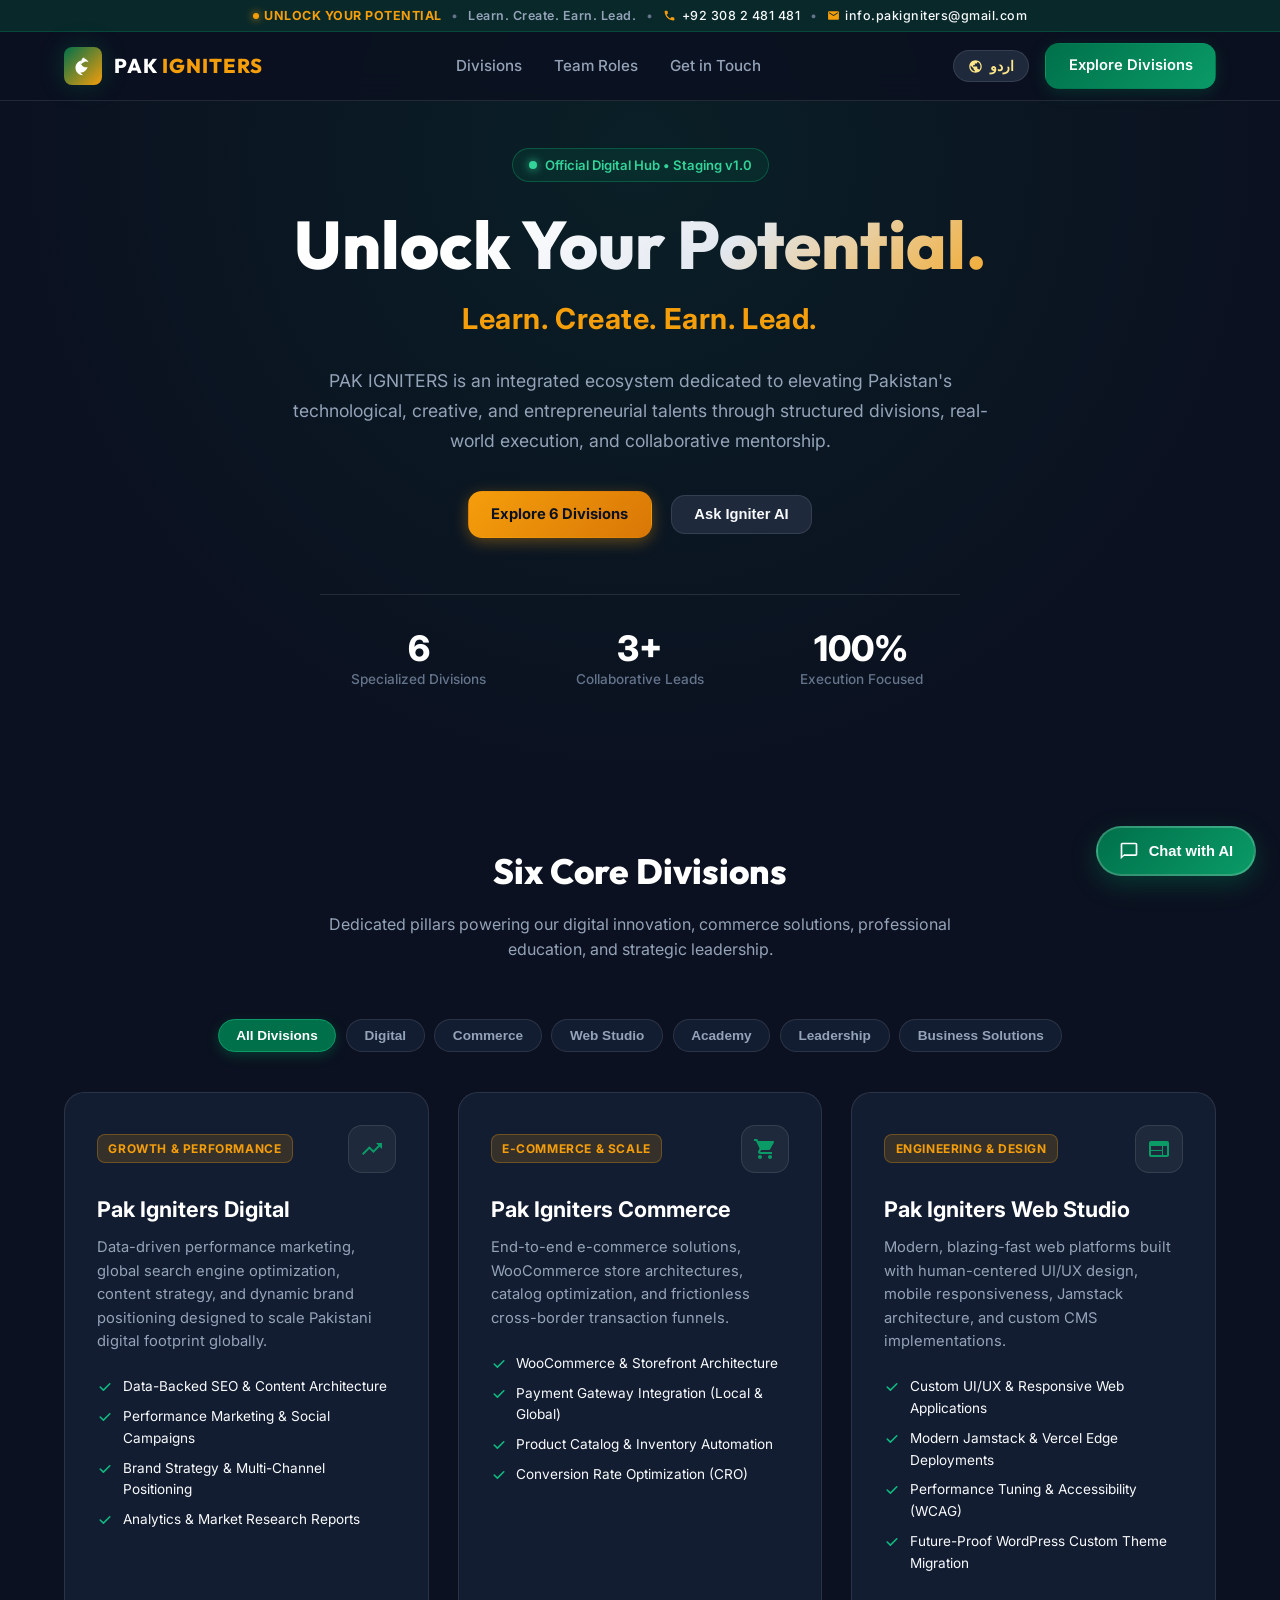
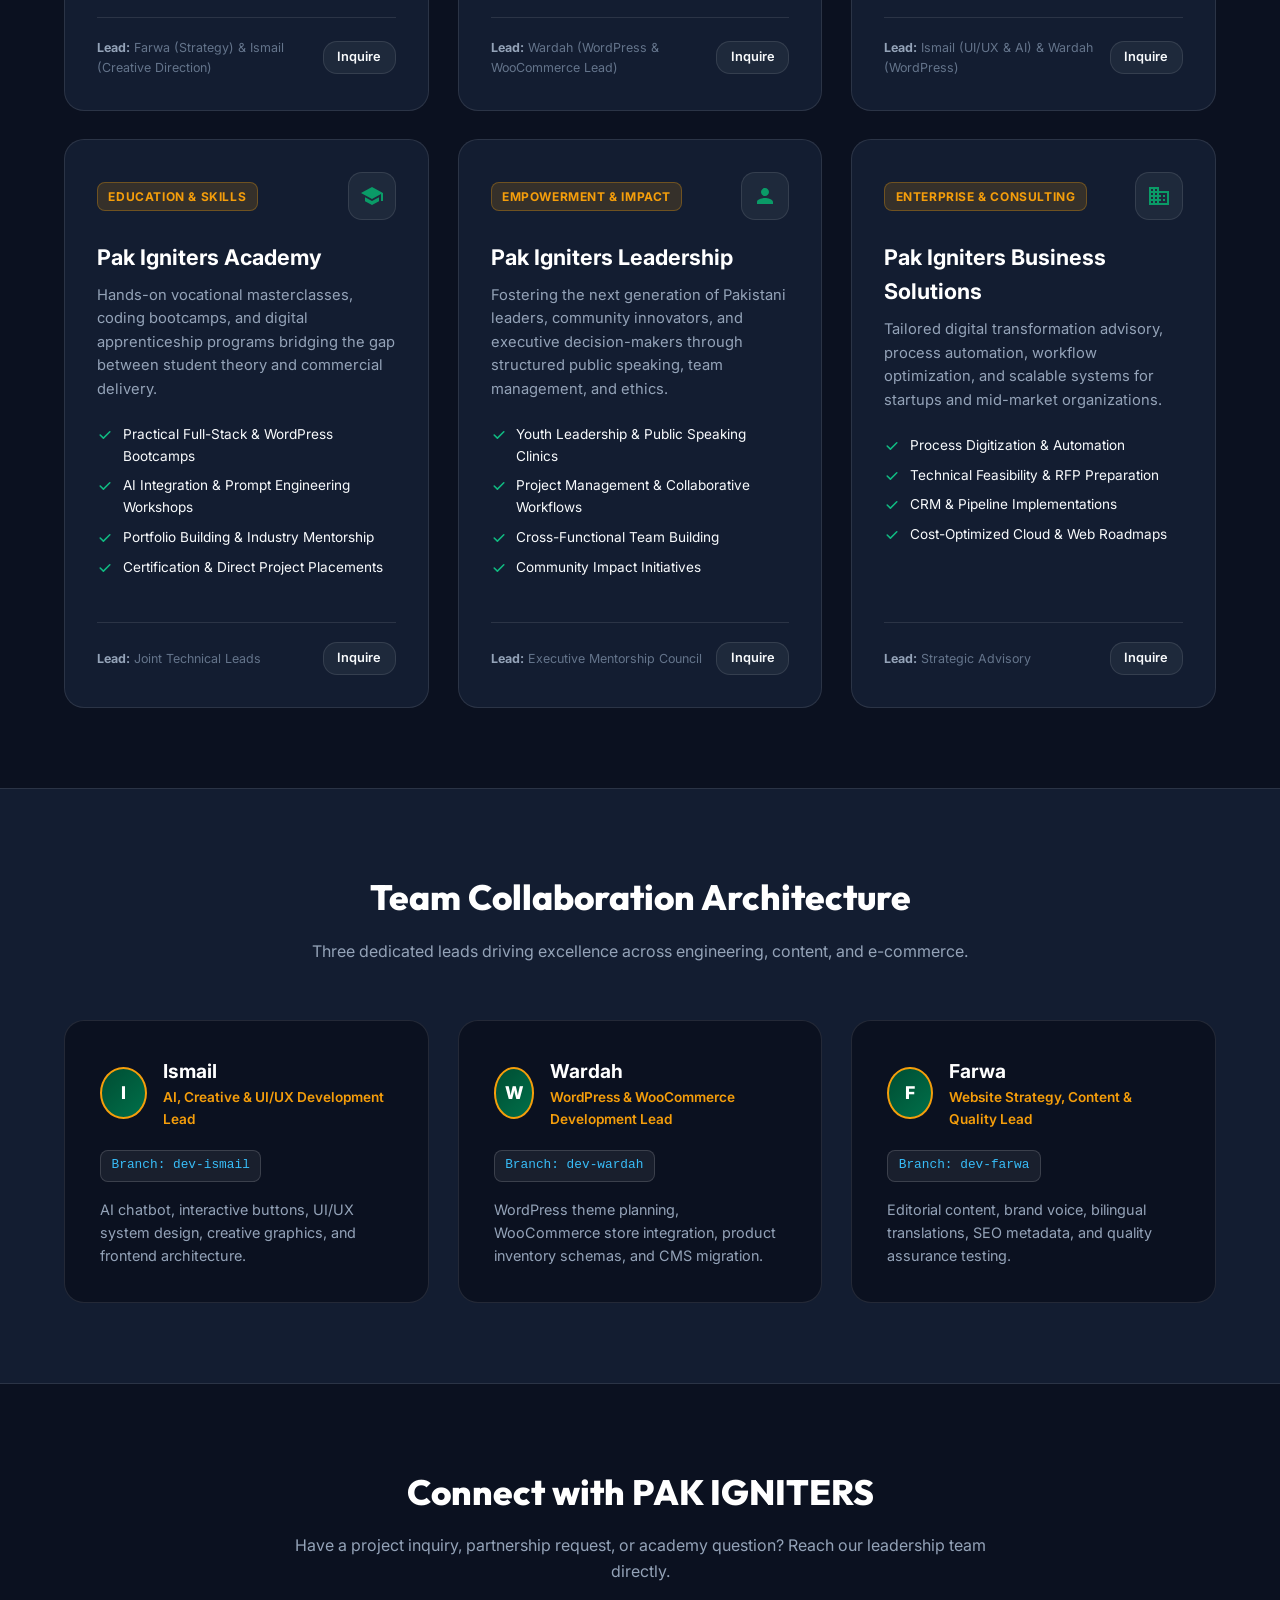
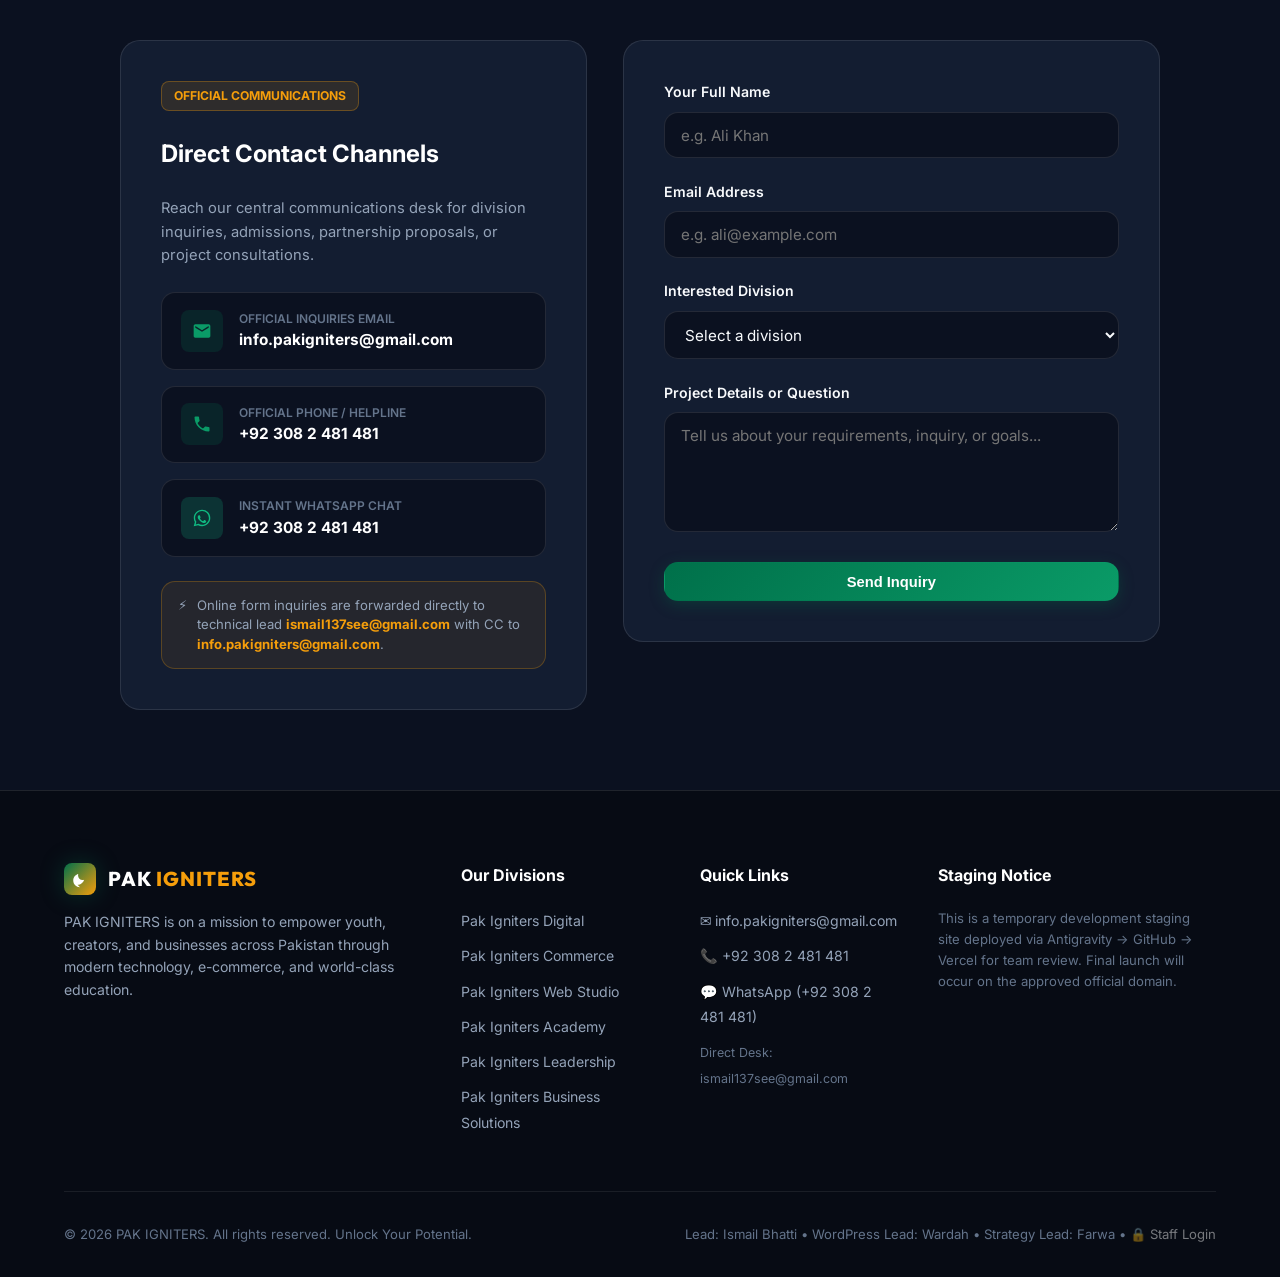
==== index.html @ e67c6b5f "feat: complete Odoo Studio with Blocks library, Add Page modal, Menu manager, and Live Deploy" ====
<!DOCTYPE html>
<html lang="en" dir="ltr">
<head>
  <meta charset="UTF-8">
  <meta name="viewport" content="width=device-width, initial-scale=1.0">
  <meta name="description" content="Official portal of PAK IGNITERS. Empowering youth and businesses across Pakistan through digital innovation, creative web studios, commerce, practical academies, and leadership.">
  <title>PAK IGNITERS | Unlock Your Potential - Learn. Create. Earn. Lead.</title>

  <!-- Google Fonts: Inter, Outfit, Noto Nastaliq Urdu & Noto Sans Arabic -->
  <link rel="preconnect" href="https://fonts.googleapis.com">
  <link rel="preconnect" href="https://fonts.gstatic.com" crossorigin>
  <link href="https://fonts.googleapis.com/css2?family=Inter:wght@400;500;600;700&family=Noto+Nastaliq+Urdu:wght@400;700&family=Noto+Sans+Arabic:wght@400;600;700&family=Outfit:wght@600;700;800&display=swap" rel="stylesheet">

  <!-- Core Brand Stylesheet -->
  <link rel="stylesheet" href="css/style.css">
  <link rel="stylesheet" href="css/visual-editor.css">
  <link rel="stylesheet" href="css/odoo-studio.css">
</head>
<body>

  <!-- ========================================================================
       Sticky Site Header
       ======================================================================== -->
  <header class="site-header" id="siteHeader">
    <!-- Top Announcement Tagline Bar (Highest bar on screen) -->
    <div class="top-announcement-bar">
      <div class="container top-announcement-content">
        <span class="announcement-pill">
          <span class="pill-dot"></span>
          <span data-i18n="nav.taglineMini">Unlock Your Potential</span>
        </span>
        <span class="announcement-sep">•</span>
        <span class="announcement-sub" data-i18n="hero.supporting">Learn. Create. Earn. Lead.</span>
        <span class="announcement-sep top-contact-hide-mobile">•</span>
        <a href="tel:+923082481481" class="top-contact-link top-contact-hide-mobile" title="Call Us">
          <svg viewBox="0 0 24 24" class="top-link-icon"><path d="M6.62 10.79c1.44 2.83 3.76 5.14 6.59 6.59l2.2-2.2c.27-.27.67-.36 1.02-.24 1.12.37 2.33.57 3.57.57.55 0 1 .45 1 1V20c0 .55-.45 1-1 1-9.39 0-17-7.61-17-17 0-.55.45-1 1-1h3.5c.55 0 1 .45 1 1 0 1.25.2 2.45.57 3.57.11.35.03.74-.25 1.02l-2.2 2.2z"/></svg>
          <span>+92 308 2 481 481</span>
        </a>
        <span class="announcement-sep top-contact-hide-mobile">•</span>
        <a href="mailto:info.pakigniters@gmail.com" class="top-contact-link top-contact-hide-mobile" title="Email Us">
          <svg viewBox="0 0 24 24" class="top-link-icon"><path d="M20 4H4c-1.1 0-1.99.9-1.99 2L2 18c0 1.1.9 2 2 2h16c1.1 0 2-.9 2-2V6c0-1.1-.9-2-2-2zm0 4l-8 5-8-5V6l8 5 8-5v2z"/></svg>
          <span>info.pakigniters@gmail.com</span>
        </a>
      </div>
    </div>

    <div class="nav-bar-wrapper">
      <div class="container nav-container">
        
        <!-- Brand Logo (Single-line, perfectly centered, no text overlapping) -->
        <a href="#home" class="brand-wrapper" aria-label="PAK IGNITERS Home">
          <div class="brand-flame-icon">
            <svg viewBox="0 0 24 24">
              <path d="M12 23c-4.97 0-9-4.03-9-9 0-4.17 2.84-7.67 6.69-8.69-.17.65-.26 1.34-.26 2.05 0 3.31 2.69 6 6 6 .71 0 1.4-.09 2.05-.26-1.02 3.85-4.52 6.69-8.69 6.69zm1.42-20.91c-.39-.12-.8-.12-1.19 0-.41.13-.75.4-1 .76-1.15 1.7-1.8 3.73-1.8 5.82 0 .54.05 1.07.14 1.58C10.74 8.78 12.06 7.6 13.7 7.05c1.65-.55 3.44-.35 4.93.55-1.05-1.92-2.58-3.48-4.47-4.51-.23-.13-.48-.22-.74-.27z"/>
            </svg>
          </div>
          <span class="brand-title">PAK <span>IGNITERS</span></span>
        </a>

        <!-- Desktop Navigation Menu -->
        <ul class="nav-menu" id="navMenu">
          <li><a href="#divisions" class="nav-link" data-i18n="nav.divisions">Divisions</a></li>
          <li><a href="#team" class="nav-link" data-i18n="nav.team">Team Roles</a></li>
          <li><a href="#contact" class="nav-link" data-i18n="nav.contact">Get in Touch</a></li>
          <li class="mobile-drawer-cta">
            <a href="#divisions" class="btn btn-primary" data-i18n="nav.cta">Explore Divisions</a>
          </li>
        </ul>

        <!-- Action Items: Language Switcher & Primary CTA -->
        <div class="nav-actions">
          <!-- English | Urdu Switcher -->
          <button class="lang-toggle-btn" id="langToggleBtn" title="Switch Language / زبان تبدیل کریں" aria-label="Toggle Language">
            <svg viewBox="0 0 24 24">
              <path d="M12 2C6.48 2 2 6.48 2 12s4.48 10 10 10 10-4.48 10-10S17.52 2 12 2zm-1 17.93c-3.95-.49-7-3.85-7-7.93 0-.62.08-1.21.21-1.79L9 15v1c0 1.1.9 2 2 2v1.93zm6.9-2.54c-.26-.81-1-1.39-1.9-1.39h-1v-3c0-.55-.45-1-1-1H8v-2h2c.55 0 1-.45 1-1V7h2c1.1 0 2-.9 2-2v-.41c2.93 1.19 5 4.06 5 7.41 0 2.08-.8 3.97-2.1 5.39z"/>
            </svg>
            <span class="lang-label" data-i18n="nav.langSwitch">اردو</span>
          </button>

          <!-- Desktop Only CTA to prevent mobile clipping -->
          <a href="#divisions" class="btn btn-primary header-desktop-cta" data-i18n="nav.cta">Explore Divisions</a>

          <!-- Mobile Drawer Toggle -->
          <button class="mobile-toggle" id="mobileMenuBtn" aria-label="Open Mobile Menu">
            <svg viewBox="0 0 24 24">
              <path d="M3 18h18v-2H3v2zm0-5h18v-2H3v2zm0-7v2h18V6H3z"/>
            </svg>
          </button>
        </div>

      </div>
    </div>
  </header>

  <!-- ========================================================================
       Hero Section
       ======================================================================== -->
  <section class="hero-section" id="home">
    <div class="container hero-content">
      
      <!-- Staging Status Pill -->
      <div class="hero-badge">
        <span class="badge-pulse"></span>
        <span data-i18n="hero.badge">Official Digital Hub • Staging v1.0</span>
      </div>

      <!-- Main Tagline -->
      <h1 class="hero-headline" data-i18n="hero.headline">Unlock Your Potential.</h1>
      
      <!-- Supporting Message -->
      <div class="hero-supporting" data-i18n="hero.supporting">Learn. Create. Earn. Lead.</div>

      <!-- Value Proposition -->
      <p class="hero-description" data-i18n="hero.description">
        PAK IGNITERS is an integrated ecosystem dedicated to elevating Pakistan's technological, creative, and entrepreneurial talents through structured divisions, real-world execution, and collaborative mentorship.
      </p>

      <!-- Primary Action Buttons -->
      <div class="hero-cta-group">
        <a href="#divisions" class="btn btn-accent" data-i18n="hero.ctaPrimary">Explore 6 Divisions</a>
        <button class="btn btn-secondary" onclick="document.getElementById('chatTriggerBtn').click();" data-i18n="hero.ctaSecondary">
          Ask Igniter AI
        </button>
      </div>

      <!-- High-Level Metric Indicators -->
      <div class="hero-stats-row">
        <div class="stat-item">
          <div class="stat-number">6</div>
          <div class="stat-label" data-i18n="hero.stats.0.label">Specialized Divisions</div>
        </div>
        <div class="stat-item">
          <div class="stat-number">3+</div>
          <div class="stat-label" data-i18n="hero.stats.1.label">Collaborative Leads</div>
        </div>
        <div class="stat-item">
          <div class="stat-number">100%</div>
          <div class="stat-label" data-i18n="hero.stats.2.label">Execution Focused</div>
        </div>
      </div>

    </div>
  </section>

  <!-- ========================================================================
       The Six Official Divisions Showcase
       ======================================================================== -->
  <section class="divisions-section" id="divisions">
    <div class="container">
      
      <div class="section-header">
        <h2 class="section-title" data-i18n="divisions.title">Six Core Divisions</h2>
        <p class="section-subtitle" data-i18n="divisions.subtitle">
          Dedicated pillars powering our digital innovation, commerce solutions, professional education, and strategic leadership.
        </p>
      </div>

      <!-- Category Filter Tabs -->
      <div class="division-tabs" id="divisionTabsContainer">
        <button class="division-tab-btn active" data-filter="all" data-i18n="divisions.allTab">All Divisions</button>
        <button class="division-tab-btn" data-filter="digital">Digital</button>
        <button class="division-tab-btn" data-filter="commerce">Commerce</button>
        <button class="division-tab-btn" data-filter="webstudio">Web Studio</button>
        <button class="division-tab-btn" data-filter="academy">Academy</button>
        <button class="division-tab-btn" data-filter="leadership">Leadership</button>
        <button class="division-tab-btn" data-filter="business">Business Solutions</button>
      </div>

      <!-- Dynamically Rendered Division Cards Grid -->
      <div class="divisions-grid" id="divisionsContainer">
        <!-- Rendered by js/app.js -->
      </div>

    </div>
  </section>

  <!-- ========================================================================
       Team Collaboration Architecture & Responsibility Matrix
       ======================================================================== -->
  <section class="team-section" id="team">
    <div class="container">
      
      <div class="section-header">
        <h2 class="section-title" data-i18n="collaboration.title">Team Collaboration Architecture</h2>
        <p class="section-subtitle" data-i18n="collaboration.subtitle">
          Three dedicated leads driving excellence across engineering, content, and e-commerce.
        </p>
      </div>

      <!-- Team Members Grid (Ismail, Warda, Farwa) -->
      <div class="team-grid" id="teamContainer">
        <!-- Rendered by js/app.js -->
      </div>

    </div>
  </section>

  <!-- ========================================================================
       Contact & Inquiry System (Real Direct Routing to ismail137see@gmail.com)
       ======================================================================== -->
  <section class="contact-section" id="contact">
    <div class="container">
      
      <div class="section-header">
        <h2 class="section-title" data-i18n="contact.title">Connect with PAK IGNITERS</h2>
        <p class="section-subtitle" data-i18n="contact.subtitle">
          Have a project inquiry, partnership request, or academy question? Reach our leadership team directly.
        </p>
      </div>

      <div class="contact-layout-grid">
        
        <!-- Official Direct Contact Card -->
        <div class="contact-info-card">
          <div class="contact-card-badge">Official Communications</div>
          <h3 class="contact-card-title">Direct Contact Channels</h3>
          <p class="contact-card-desc">
            Reach our central communications desk for division inquiries, admissions, partnership proposals, or project consultations.
          </p>

          <div class="contact-channels">
            <a href="mailto:info.pakigniters@gmail.com" class="channel-item">
              <div class="channel-icon-box">
                <svg viewBox="0 0 24 24"><path d="M20 4H4c-1.1 0-1.99.9-1.99 2L2 18c0 1.1.9 2 2 2h16c1.1 0 2-.9 2-2V6c0-1.1-.9-2-2-2zm0 4l-8 5-8-5V6l8 5 8-5v2z"/></svg>
              </div>
              <div class="channel-details">
                <span class="channel-label">Official Inquiries Email</span>
                <span class="channel-value">info.pakigniters@gmail.com</span>
              </div>
            </a>

            <a href="tel:+923082481481" class="channel-item">
              <div class="channel-icon-box">
                <svg viewBox="0 0 24 24"><path d="M6.62 10.79c1.44 2.83 3.76 5.14 6.59 6.59l2.2-2.2c.27-.27.67-.36 1.02-.24 1.12.37 2.33.57 3.57.57.55 0 1 .45 1 1V20c0 .55-.45 1-1 1-9.39 0-17-7.61-17-17 0-.55.45-1 1-1h3.5c.55 0 1 .45 1 1 0 1.25.2 2.45.57 3.57.11.35.03.74-.25 1.02l-2.2 2.2z"/></svg>
              </div>
              <div class="channel-details">
                <span class="channel-label">Official Phone / Helpline</span>
                <span class="channel-value">+92 308 2 481 481</span>
              </div>
            </a>

            <a href="https://wa.me/923082481481?text=Salam%20PAK%20IGNITERS%20Team%2C%20I%20have%20an%20inquiry%20regarding%20PAK%20IGNITERS." target="_blank" rel="noopener noreferrer" class="channel-item whatsapp-channel">
              <div class="channel-icon-box whatsapp-box">
                <svg viewBox="0 0 24 24"><path d="M12.04 2c-5.46 0-9.91 4.45-9.91 9.91 0 1.75.46 3.45 1.32 4.95L2.05 22l5.25-1.38c1.45.79 3.08 1.21 4.74 1.21 5.46 0 9.91-4.45 9.91-9.91 0-2.65-1.03-5.14-2.9-7.01A9.816 9.816 0 0 0 12.04 2m.01 1.67c2.2 0 4.26.86 5.82 2.42a8.225 8.225 0 0 1 2.41 5.83c0 4.54-3.7 8.24-8.24 8.24-1.48 0-2.93-.4-4.2-1.15l-.3-.18-3.12.82.83-3.04-.2-.31a8.196 8.196 0 0 1-1.26-4.38c0-4.54 3.7-8.24 8.24-8.24m4.52 11.64c-.25-.13-1.47-.72-1.7-.81-.23-.08-.39-.13-.56.13-.17.25-.64.81-.79.97-.14.17-.29.19-.54.06-.25-.13-1.06-.39-2.03-1.25-.75-.67-1.26-1.5-1.41-1.75-.14-.25-.02-.39.11-.51.11-.11.25-.29.37-.44.13-.14.17-.25.25-.42.08-.17.04-.31-.02-.44-.06-.13-.56-1.34-.76-1.84-.2-.49-.4-.42-.56-.43h-.48c-.17 0-.44.06-.67.31-.23.25-.87.85-.87 2.08 0 1.22.89 2.41 1.02 2.58.13.17 1.76 2.69 4.26 3.77.6.26 1.06.41 1.42.53.6.19 1.15.16 1.58.1.48-.07 1.47-.6 1.68-1.18.21-.58.21-1.07.15-1.18-.06-.11-.22-.18-.47-.3z"/></svg>
              </div>
              <div class="channel-details">
                <span class="channel-label">Instant WhatsApp Chat</span>
                <span class="channel-value">+92 308 2 481 481</span>
              </div>
            </a>
          </div>

          <div class="contact-routing-notice">
            <span class="routing-icon">⚡</span>
            <span>Online form inquiries are forwarded directly to technical lead <strong>ismail137see@gmail.com</strong> with CC to <strong>info.pakigniters@gmail.com</strong>.</span>
          </div>
        </div>

        <!-- Right Side: The Query Form -->
        <div class="contact-box">
          <!-- Alert Notification Box -->
          <div class="form-alert" id="formAlert"></div>

          <form id="contactForm" novalidate>
            <div class="form-group">
              <label class="form-label" for="formName" data-i18n="contact.form.nameLabel">Your Full Name</label>
              <input type="text" id="formName" name="name" class="form-control" required placeholder="e.g. Ali Khan" data-i18n="contact.form.namePlaceholder">
            </div>

            <div class="form-group">
              <label class="form-label" for="formEmail" data-i18n="contact.form.emailLabel">Email Address</label>
              <input type="email" id="formEmail" name="email" class="form-control" required placeholder="e.g. ali@example.com" data-i18n="contact.form.emailPlaceholder">
            </div>

            <div class="form-group">
              <label class="form-label" for="formDivision" data-i18n="contact.form.divisionLabel">Interested Division</label>
              <select id="formDivision" name="division" class="form-control" required>
                <option value="" disabled selected>Select a division</option>
                <option value="digital">Pak Igniters Digital</option>
                <option value="commerce">Pak Igniters Commerce</option>
                <option value="webstudio">Pak Igniters Web Studio</option>
                <option value="academy">Pak Igniters Academy</option>
                <option value="leadership">Pak Igniters Leadership</option>
                <option value="business">Pak Igniters Business Solutions</option>
              </select>
            </div>

            <div class="form-group">
              <label class="form-label" for="formMessage" data-i18n="contact.form.messageLabel">Project Details or Question</label>
              <textarea id="formMessage" name="message" class="form-control" required placeholder="Tell us about your requirements, inquiry, or goals..." data-i18n="contact.form.messagePlaceholder"></textarea>
            </div>

            <button type="submit" id="submitQueryBtn" class="btn btn-primary" style="width: 100%;" data-i18n="contact.form.submitBtn">
              Send Inquiry
            </button>
          </form>
        </div>

      </div>

    </div>
  </section>

  <!-- ========================================================================
       AI Chatbot Floating Widget (Ismail's Deliverable)
       ======================================================================== -->
  <div class="chat-btn-container">
    <button class="chat-trigger-btn" id="chatTriggerBtn" aria-label="Open AI Assistant">
      <svg viewBox="0 0 24 24">
        <path d="M20 2H4c-1.1 0-2 .9-2 2v18l4-4h14c1.1 0 2-.9 2-2V4c0-1.1-.9-2-2-2zm0 14H6l-2 2V4h16v12z"/>
      </svg>
      <span data-i18n="chatbot.triggerTitle">Chat with AI</span>
    </button>
  </div>

  <!-- Chatbot Window -->
  <div class="chat-window" id="chatWindow" role="dialog" aria-labelledby="chatHeaderTitle">
    <div class="chat-header">
      <div class="chat-header-info">
        <div class="chat-avatar">AI</div>
        <div class="chat-title-group">
          <h4 id="chatHeaderTitle" data-i18n="chatbot.windowHeader">Igniter AI Assistant</h4>
          <div class="chat-status">
            <span class="chat-status-dot"></span>
            <span data-i18n="chatbot.onlineStatus">Online • Knowledge Staging</span>
          </div>
        </div>
      </div>
      <button class="chat-close-btn" id="chatCloseBtn" aria-label="Close Chat">
        <svg viewBox="0 0 24 24">
          <path d="M19 6.41L17.59 5 12 10.59 6.41 5 5 6.41 10.59 12 5 17.59 6.41 19 12 13.41 17.59 19 19 17.59 13.41 12z"/>
        </svg>
      </button>
    </div>

    <!-- Chat Messages History -->
    <div class="chat-body" id="chatMessages">
      <div class="chat-bubble bot" data-i18n="chatbot.greeting">
        Salam & Welcome to PAK IGNITERS! I am your AI assistant. How can I help you explore our 6 divisions, academy programs, or website project today?
      </div>

      <!-- Quick Suggestion Chips -->
      <div class="chat-suggestions" id="chatSuggestions">
        <button class="suggestion-chip">Tell me about the 6 Divisions</button>
        <button class="suggestion-chip">What does the Academy offer?</button>
        <button class="suggestion-chip">How will WordPress migration work?</button>
        <button class="suggestion-chip">Who is on the team?</button>
      </div>
    </div>

    <!-- Chat Footer Input -->
    <div class="chat-footer">
      <div class="chat-input-row">
        <input type="text" id="chatInput" class="chat-input" placeholder="Type your question here..." data-i18n="chatbot.inputPlaceholder">
        <button class="chat-send-btn" id="chatSendBtn" aria-label="Send Message">
          <svg viewBox="0 0 24 24">
            <path d="M2.01 21L23 12 2.01 3 2 10l15 2-15 2z"/>
          </svg>
        </button>
      </div>
    </div>
  </div>

  <!-- ========================================================================
       Site Footer & Staging Notice
       ======================================================================== -->
  <footer class="site-footer">
    <div class="container">
      <div class="footer-grid">
        
        <div class="footer-col">
          <div class="brand-wrapper" style="margin-bottom: 1rem;">
            <div class="brand-flame-icon" style="width: 32px; height: 32px;">
              <svg viewBox="0 0 24 24" style="width: 18px; height: 18px;">
                <path d="M12 23c-4.97 0-9-4.03-9-9 0-4.17 2.84-7.67 6.69-8.69-.17.65-.26 1.34-.26 2.05 0 3.31 2.69 6 6 6 .71 0 1.4-.09 2.05-.26-1.02 3.85-4.52 6.69-8.69 6.69z"/>
              </svg>
            </div>
            <span class="brand-title">PAK <span>IGNITERS</span></span>
          </div>
          <p style="font-size: 0.88rem; line-height: 1.6;" data-i18n="footer.aboutText">
            PAK IGNITERS is on a mission to empower youth, creators, and businesses across Pakistan through modern technology, e-commerce, and world-class education.
          </p>
        </div>

        <div class="footer-col">
          <h5 data-i18n="footer.divisionsHeading">Our Divisions</h5>
          <ul class="footer-links">
            <li><a href="#divisions" class="footer-link">Pak Igniters Digital</a></li>
            <li><a href="#divisions" class="footer-link">Pak Igniters Commerce</a></li>
            <li><a href="#divisions" class="footer-link">Pak Igniters Web Studio</a></li>
            <li><a href="#divisions" class="footer-link">Pak Igniters Academy</a></li>
            <li><a href="#divisions" class="footer-link">Pak Igniters Leadership</a></li>
            <li><a href="#divisions" class="footer-link">Pak Igniters Business Solutions</a></li>
          </ul>
        </div>

        <div class="footer-col">
          <h5 data-i18n="footer.quickLinksHeading">Contact & Inquiries</h5>
          <ul class="footer-links">
            <li><a href="mailto:info.pakigniters@gmail.com" class="footer-link">✉️ info.pakigniters@gmail.com</a></li>
            <li><a href="tel:+923082481481" class="footer-link">📞 +92 308 2 481 481</a></li>
            <li><a href="https://wa.me/923082481481" target="_blank" rel="noopener noreferrer" class="footer-link">💬 WhatsApp (+92 308 2 481 481)</a></li>
            <li><span style="font-size: 0.78rem; color: var(--text-muted);">Direct Desk: ismail137see@gmail.com</span></li>
          </ul>
        </div>

        <div class="footer-col">
          <h5 data-i18n="footer.legalHeading">Staging Notice</h5>
          <p style="font-size: 0.82rem; line-height: 1.6; color: var(--text-muted);" data-i18n="footer.stagingNotice">
            This is a temporary development staging site deployed via Antigravity → GitHub → Vercel for team review. Final launch will occur on the approved official domain.
          </p>
        </div>

      </div>

      <div class="footer-bottom">
        <span data-i18n="footer.copyright">© 2026 PAK IGNITERS. All rights reserved. Unlock Your Potential.</span>
        <span>Lead: Ismail Bhatti • WordPress Lead: Wardah • Strategy Lead: Farwa • <a href="admin/login.html" style="color: rgba(255,255,255,0.45); text-decoration: none;" title="Private Management Portal">🔒 Staff Login</a></span>
      </div>
    </div>
  </footer>

  <!-- Core JavaScript Modules -->
  <script src="js/content-data.js"></script>
  <script src="js/chatbot.js"></script>
  <script src="js/app.js"></script>
  <script src="admin/js/admin-auth.js"></script>
  <script src="js/visual-editor.js"></script>
  <script src="js/odoo-studio.js"></script>
</body>
</html>
---- css/style.css ----
/* ==========================================================================
   PAK IGNITERS - OFFICIAL BRAND STYLESHEET
   Tagline: "Unlock Your Potential." | "Learn. Create. Earn. Lead."
   Supports: LTR (English) & RTL (Urdu) Responsive Engine
   ========================================================================== */

:root {
  /* Brand Color Palette */
  --color-primary: #00704A;           /* Deep Emerald Green */
  --color-primary-dark: #004D33;      /* Midnight Forest */
  --color-primary-light: #0A9B67;     /* Bright Mint Green */
  --color-accent-gold: #F59E0B;       /* Ignition Amber Gold */
  --color-accent-flame: #EF4444;      /* Flame Red Accent */
  
  /* Neutral Dark Theme Foundations */
  --bg-main: #0B1120;                 /* Deep Space Navy */
  --bg-surface: #131D31;              /* Polished Card Surface */
  --bg-surface-elevated: #1E293B;     /* Elevated Card Surface */
  --border-color: rgba(255, 255, 255, 0.1);
  --border-accent: rgba(245, 158, 11, 0.35);

  /* Typography Colors */
  --text-primary: #F8FAFC;
  --text-secondary: #94A3B8;
  --text-muted: #64748B;
  --text-highlight: #FDE68A;

  /* Typography Families */
  --font-en: 'Inter', system-ui, -apple-system, BlinkMacSystemFont, 'Segoe UI', Roboto, sans-serif;
  --font-heading: 'Outfit', 'Inter', sans-serif;
  --font-ur: 'Noto Nastaliq Urdu', 'Jameel Noori Nastaleeq', 'Noto Sans Arabic', Tahoma, sans-serif;

  /* Layout Spacing */
  --max-width: 1200px;
  --top-bar-height: 32px;
  --nav-height: 68px;
  --header-total-height: 100px;
  --radius-sm: 8px;
  --radius-md: 14px;
  --radius-lg: 20px;
  --radius-full: 9999px;
  --shadow-sm: 0 4px 6px -1px rgba(0, 0, 0, 0.2);
  --shadow-md: 0 10px 25px -5px rgba(0, 0, 0, 0.3);
  --shadow-glow: 0 0 25px rgba(10, 155, 103, 0.25);
  --transition: all 0.25s cubic-bezier(0.4, 0, 0.2, 1);
}

/* Base Reset & Box Sizing */
*, *::before, *::after {
  box-sizing: border-box;
  margin: 0;
  padding: 0;
}

html {
  scroll-behavior: smooth;
  font-family: var(--font-en);
  background-color: var(--bg-main);
  color: var(--text-primary);
  line-height: 1.6;
  -webkit-font-smoothing: antialiased;
}

/* ==========================================================================
   RTL Engine (for Urdu Language Switching)
   ========================================================================== */
html[dir="rtl"] {
  font-family: var(--font-ur);
  line-height: 2.1;
  text-align: right;
}

html[dir="rtl"] .ltr-only {
  direction: ltr;
  text-align: left;
}

html[dir="rtl"] .brand-logo-text {
  letter-spacing: 0;
}

html[dir="rtl"] .hero-headline {
  line-height: 1.5;
  font-weight: 700;
}

html[dir="rtl"] .division-card-icon {
  margin-right: 0;
  margin-left: 1rem;
}

html[dir="rtl"] .feature-check-icon {
  margin-right: 0;
  margin-left: 0.6rem;
}

html[dir="rtl"] .chat-btn-container {
  right: auto;
  left: 24px;
}

html[dir="rtl"] .chat-window {
  right: auto;
  left: 24px;
}

html[dir="rtl"] .chat-bubble.bot {
  border-bottom-left-radius: var(--radius-md);
  border-bottom-right-radius: 4px;
}

html[dir="rtl"] .chat-bubble.user {
  border-bottom-right-radius: var(--radius-md);
  border-bottom-left-radius: 4px;
}

/* Utility Containers */
.container {
  width: 100%;
  max-width: var(--max-width);
  margin-left: auto;
  margin-right: auto;
  padding-left: 1.5rem;
  padding-right: 1.5rem;
}

/* ==========================================================================
   Navigation Bar
   ========================================================================== */
.site-header {
  position: fixed;
  top: 0;
  left: 0;
  right: 0;
  z-index: 1000;
  background: rgba(11, 17, 32, 0.92);
  backdrop-filter: blur(14px);
  -webkit-backdrop-filter: blur(14px);
  border-bottom: 1px solid var(--border-color);
  transition: var(--transition);
}

.site-header.scrolled {
  background: rgba(11, 17, 32, 0.98);
  box-shadow: 0 4px 20px rgba(0, 0, 0, 0.4);
}

/* Top Announcement Tagline Bar (Highest bar on screen) */
.top-announcement-bar {
  background: rgba(0, 112, 74, 0.25);
  border-bottom: 1px solid rgba(10, 155, 103, 0.28);
  padding: 0.35rem 0;
  font-size: 0.78rem;
  letter-spacing: 0.04em;
  text-align: center;
}

.top-announcement-content {
  display: flex;
  align-items: center;
  justify-content: center;
  gap: 0.6rem;
  flex-wrap: wrap;
}

.announcement-pill {
  display: inline-flex;
  align-items: center;
  gap: 0.35rem;
  color: var(--color-accent-gold);
  font-weight: 700;
  text-transform: uppercase;
}

.pill-dot {
  width: 6px;
  height: 6px;
  background: var(--color-accent-gold);
  border-radius: 50%;
  box-shadow: 0 0 8px var(--color-accent-gold);
  animation: pulseAnimation 2s infinite;
}

.announcement-sep {
  color: var(--text-muted);
}

.announcement-sub {
  color: var(--text-secondary);
  font-weight: 600;
}

.top-contact-link {
  display: inline-flex;
  align-items: center;
  gap: 0.35rem;
  color: var(--text-primary);
  text-decoration: none;
  font-weight: 500;
  transition: var(--transition);
}

.top-contact-link:hover {
  color: var(--color-accent-gold);
}

.top-link-icon {
  width: 13px;
  height: 13px;
  fill: var(--color-accent-gold);
}

/* Nav Bar Wrapper */
.nav-bar-wrapper {
  height: var(--nav-height);
  display: flex;
  align-items: center;
}

.nav-container {
  display: flex;
  align-items: center;
  justify-content: space-between;
  width: 100%;
}

.brand-wrapper {
  display: flex;
  align-items: center;
  gap: 0.75rem;
  text-decoration: none;
  color: var(--text-primary);
  flex-shrink: 0;
}

.brand-flame-icon {
  width: 38px;
  height: 38px;
  background: linear-gradient(135deg, var(--color-primary), var(--color-accent-gold));
  border-radius: var(--radius-sm);
  display: flex;
  align-items: center;
  justify-content: center;
  box-shadow: var(--shadow-glow);
  flex-shrink: 0;
}

.brand-flame-icon svg {
  width: 20px;
  height: 20px;
  fill: #FFFFFF;
}

.brand-title {
  font-family: var(--font-heading);
  font-size: 1.25rem;
  font-weight: 800;
  letter-spacing: 0.05em;
  color: #FFFFFF;
  line-height: 1;
  white-space: nowrap;
}

.brand-title span {
  color: var(--color-accent-gold);
}

.mobile-drawer-cta {
  display: none;
}

.nav-menu {
  display: flex;
  align-items: center;
  gap: 2rem;
  list-style: none;
}

.nav-link {
  text-decoration: none;
  color: var(--text-secondary);
  font-size: 0.95rem;
  font-weight: 500;
  transition: var(--transition);
  position: relative;
}

.nav-link:hover, .nav-link.active {
  color: #FFFFFF;
}

.nav-link::after {
  content: '';
  position: absolute;
  bottom: -4px;
  left: 0;
  right: 0;
  height: 2px;
  background: var(--color-accent-gold);
  transform: scaleX(0);
  transition: var(--transition);
}

.nav-link:hover::after {
  transform: scaleX(1);
}

.nav-actions {
  display: flex;
  align-items: center;
  gap: 1rem;
}

/* Language Switcher Pill */
.lang-toggle-btn {
  display: inline-flex;
  align-items: center;
  gap: 0.4rem;
  background: var(--bg-surface-elevated);
  border: 1px solid var(--border-color);
  color: var(--text-highlight);
  padding: 0.45rem 0.9rem;
  border-radius: var(--radius-full);
  font-size: 0.85rem;
  font-weight: 600;
  cursor: pointer;
  transition: var(--transition);
}

.lang-toggle-btn:hover {
  background: var(--color-primary-dark);
  border-color: var(--color-accent-gold);
  transform: translateY(-1px);
}

.lang-toggle-btn svg {
  width: 15px;
  height: 15px;
  fill: currentColor;
}

/* Buttons */
.btn {
  display: inline-flex;
  align-items: center;
  justify-content: center;
  gap: 0.5rem;
  padding: 0.65rem 1.4rem;
  border-radius: var(--radius-md);
  font-size: 0.92rem;
  font-weight: 600;
  text-decoration: none;
  border: 1px solid transparent;
  cursor: pointer;
  transition: var(--transition);
}

.btn-primary {
  background: linear-gradient(135deg, var(--color-primary), var(--color-primary-light));
  color: #FFFFFF;
  box-shadow: 0 4px 15px rgba(0, 112, 74, 0.3);
}

.btn-primary:hover {
  background: linear-gradient(135deg, var(--color-primary-light), var(--color-primary));
  box-shadow: 0 6px 20px rgba(10, 155, 103, 0.45);
  transform: translateY(-2px);
}

.btn-secondary {
  background: var(--bg-surface-elevated);
  border-color: var(--border-color);
  color: var(--text-primary);
}

.btn-secondary:hover {
  background: var(--bg-surface);
  border-color: var(--color-accent-gold);
  color: var(--color-accent-gold);
  transform: translateY(-2px);
}

.btn-accent {
  background: linear-gradient(135deg, var(--color-accent-gold), #D97706);
  color: #0B1120;
  font-weight: 700;
  box-shadow: 0 4px 15px rgba(245, 158, 11, 0.35);
}

.btn-accent:hover {
  filter: brightness(1.1);
  transform: translateY(-2px);
}

/* Mobile Hamburger */
.mobile-toggle {
  display: none;
  background: transparent;
  border: none;
  color: var(--text-primary);
  cursor: pointer;
  padding: 0.5rem;
}

.mobile-toggle svg {
  width: 28px;
  height: 28px;
  fill: currentColor;
}

/* ==========================================================================
   Hero Section
   ========================================================================== */
.hero-section {
  position: relative;
  padding-top: calc(var(--header-total-height) + 3rem);
  padding-bottom: 4.5rem;
  overflow: hidden;
  background: radial-gradient(circle at 50% 20%, rgba(0, 112, 74, 0.15) 0%, rgba(11, 17, 32, 0) 70%);
}

.hero-content {
  text-align: center;
  max-width: 860px;
  margin: 0 auto;
}

.hero-badge {
  display: inline-flex;
  align-items: center;
  gap: 0.5rem;
  background: rgba(0, 112, 74, 0.18);
  border: 1px solid rgba(10, 155, 103, 0.4);
  color: #34D399;
  padding: 0.35rem 1rem;
  border-radius: var(--radius-full);
  font-size: 0.82rem;
  font-weight: 600;
  margin-bottom: 1.5rem;
}

.badge-pulse {
  width: 8px;
  height: 8px;
  background: #34D399;
  border-radius: 50%;
  box-shadow: 0 0 10px #34D399;
  animation: pulseAnimation 2s infinite;
}

@keyframes pulseAnimation {
  0% { transform: scale(0.95); opacity: 0.8; }
  50% { transform: scale(1.3); opacity: 1; }
  100% { transform: scale(0.95); opacity: 0.8; }
}

.hero-headline {
  font-family: var(--font-heading);
  font-size: clamp(2.4rem, 5.5vw, 4.2rem);
  font-weight: 800;
  line-height: 1.15;
  margin-bottom: 0.8rem;
  background: linear-gradient(135deg, #FFFFFF 30%, #E2E8F0 60%, var(--color-accent-gold) 100%);
  -webkit-background-clip: text;
  -webkit-text-fill-color: transparent;
}

.hero-supporting {
  font-size: clamp(1.2rem, 2.5vw, 1.8rem);
  font-weight: 700;
  color: var(--color-accent-gold);
  margin-bottom: 1.5rem;
  letter-spacing: 0.02em;
}

.hero-description {
  font-size: 1.1rem;
  color: var(--text-secondary);
  line-height: 1.7;
  margin-bottom: 2.2rem;
  max-width: 720px;
  margin-left: auto;
  margin-right: auto;
}

.hero-cta-group {
  display: flex;
  align-items: center;
  justify-content: center;
  gap: 1.2rem;
  flex-wrap: wrap;
  margin-bottom: 3.5rem;
}

.hero-stats-row {
  display: grid;
  grid-template-columns: repeat(3, 1fr);
  gap: 1.5rem;
  max-width: 640px;
  margin: 0 auto;
  padding-top: 2rem;
  border-top: 1px solid var(--border-color);
}

.stat-item {
  text-align: center;
}

.stat-number {
  font-size: 2.2rem;
  font-weight: 800;
  color: #FFFFFF;
  line-height: 1.2;
}

.stat-label {
  font-size: 0.85rem;
  color: var(--text-muted);
  font-weight: 500;
}

/* ==========================================================================
   Divisions Section
   ========================================================================== */
.divisions-section {
  padding: 5rem 0;
  background: var(--bg-main);
  position: relative;
}

.section-header {
  text-align: center;
  max-width: 700px;
  margin: 0 auto 3.5rem auto;
}

.section-title {
  font-family: var(--font-heading);
  font-size: 2.2rem;
  font-weight: 800;
  margin-bottom: 0.8rem;
  color: #FFFFFF;
}

.section-subtitle {
  color: var(--text-secondary);
  font-size: 1rem;
}

/* Division Filter Tabs */
.division-tabs {
  display: flex;
  justify-content: center;
  gap: 0.6rem;
  flex-wrap: wrap;
  margin-bottom: 2.5rem;
}

.division-tab-btn {
  background: var(--bg-surface);
  border: 1px solid var(--border-color);
  color: var(--text-secondary);
  padding: 0.5rem 1.1rem;
  border-radius: var(--radius-full);
  font-size: 0.85rem;
  font-weight: 600;
  cursor: pointer;
  transition: var(--transition);
}

.division-tab-btn:hover {
  color: #FFFFFF;
  border-color: rgba(255, 255, 255, 0.3);
}

.division-tab-btn.active {
  background: var(--color-primary);
  color: #FFFFFF;
  border-color: var(--color-primary-light);
  box-shadow: 0 4px 12px rgba(0, 112, 74, 0.4);
}

/* Division Cards Grid */
.divisions-grid {
  display: grid;
  grid-template-columns: repeat(auto-fill, minmax(350px, 1fr));
  gap: 1.8rem;
}

.division-card {
  background: var(--bg-surface);
  border: 1px solid var(--border-color);
  border-radius: var(--radius-lg);
  padding: 2rem;
  display: flex;
  flex-direction: column;
  justify-content: space-between;
  transition: var(--transition);
  position: relative;
  overflow: hidden;
}

.division-card::before {
  content: '';
  position: absolute;
  top: 0;
  left: 0;
  right: 0;
  height: 3px;
  background: linear-gradient(90deg, var(--color-primary), var(--color-accent-gold));
  opacity: 0;
  transition: var(--transition);
}

.division-card:hover {
  transform: translateY(-5px);
  border-color: var(--border-accent);
  box-shadow: var(--shadow-md);
}

.division-card:hover::before {
  opacity: 1;
}

.division-card-top {
  margin-bottom: 1.2rem;
}

.division-badge-row {
  display: flex;
  align-items: center;
  justify-content: space-between;
  margin-bottom: 1.2rem;
}

.division-pill {
  font-size: 0.75rem;
  font-weight: 700;
  text-transform: uppercase;
  letter-spacing: 0.05em;
  padding: 0.25rem 0.65rem;
  border-radius: var(--radius-sm);
  background: rgba(245, 158, 11, 0.15);
  color: var(--color-accent-gold);
  border: 1px solid rgba(245, 158, 11, 0.3);
}

.division-icon-box {
  width: 48px;
  height: 48px;
  border-radius: var(--radius-md);
  background: var(--bg-surface-elevated);
  display: flex;
  align-items: center;
  justify-content: center;
  border: 1px solid var(--border-color);
  color: var(--color-primary-light);
}

.division-icon-box svg {
  width: 24px;
  height: 24px;
  fill: currentColor;
}

.division-title {
  font-size: 1.35rem;
  font-weight: 700;
  color: #FFFFFF;
  margin-bottom: 0.6rem;
}

.division-desc {
  font-size: 0.92rem;
  color: var(--text-secondary);
  line-height: 1.6;
  margin-bottom: 1.4rem;
}

.division-features {
  list-style: none;
  margin-bottom: 1.5rem;
  display: flex;
  flex-direction: column;
  gap: 0.5rem;
}

.division-feature-item {
  display: flex;
  align-items: flex-start;
  font-size: 0.85rem;
  color: var(--text-primary);
}

.feature-check-icon {
  width: 16px;
  height: 16px;
  fill: #10B981;
  margin-right: 0.6rem;
  flex-shrink: 0;
  margin-top: 3px;
}

.division-card-bottom {
  padding-top: 1.2rem;
  border-top: 1px solid var(--border-color);
  display: flex;
  align-items: center;
  justify-content: space-between;
}

.division-lead-tag {
  font-size: 0.78rem;
  color: var(--text-muted);
}

.division-lead-tag strong {
  color: var(--text-secondary);
}

/* ==========================================================================
   Team Collaboration & Architecture Section
   ========================================================================== */
.team-section {
  padding: 5rem 0;
  background: var(--bg-surface);
  border-top: 1px solid var(--border-color);
  border-bottom: 1px solid var(--border-color);
}

.team-grid {
  display: grid;
  grid-template-columns: repeat(auto-fit, minmax(320px, 1fr));
  gap: 1.8rem;
}

.team-card {
  background: var(--bg-main);
  border: 1px solid var(--border-color);
  border-radius: var(--radius-lg);
  padding: 2.2rem;
  position: relative;
  transition: var(--transition);
}

.team-card:hover {
  border-color: var(--color-primary-light);
  transform: translateY(-4px);
}

.team-header-row {
  display: flex;
  align-items: center;
  gap: 1rem;
  margin-bottom: 1.2rem;
}

.team-avatar {
  width: 52px;
  height: 52px;
  border-radius: 50%;
  background: linear-gradient(135deg, var(--color-primary-dark), var(--color-primary));
  display: flex;
  align-items: center;
  justify-content: center;
  font-weight: 800;
  font-size: 1.1rem;
  color: #FFFFFF;
  border: 2px solid var(--color-accent-gold);
}

.team-name {
  font-size: 1.2rem;
  font-weight: 700;
  color: #FFFFFF;
}

.team-role {
  font-size: 0.85rem;
  color: var(--color-accent-gold);
  font-weight: 600;
}

.team-branch-pill {
  display: inline-block;
  font-family: monospace;
  font-size: 0.8rem;
  background: rgba(255, 255, 255, 0.06);
  border: 1px solid rgba(255, 255, 255, 0.15);
  padding: 0.3rem 0.65rem;
  border-radius: var(--radius-sm);
  color: #38BDF8;
  margin-bottom: 1rem;
}

.team-scope {
  font-size: 0.9rem;
  color: var(--text-secondary);
  line-height: 1.6;
}

/* ==========================================================================
   Contact & Inquiry Section
   ========================================================================== */
.contact-section {
  padding: 5rem 0;
  background: var(--bg-main);
}

.contact-layout-grid {
  display: grid;
  grid-template-columns: 1fr 1.15fr;
  gap: 2.2rem;
  align-items: start;
  max-width: 1040px;
  margin: 0 auto;
}

.contact-info-card {
  background: var(--bg-surface);
  border: 1px solid var(--border-color);
  border-radius: var(--radius-lg);
  padding: 2.5rem;
  display: flex;
  flex-direction: column;
  gap: 1.5rem;
}

.contact-card-badge {
  display: inline-block;
  width: fit-content;
  font-size: 0.76rem;
  font-weight: 700;
  text-transform: uppercase;
  color: var(--color-accent-gold);
  background: rgba(245, 158, 11, 0.12);
  border: 1px solid rgba(245, 158, 11, 0.3);
  padding: 0.25rem 0.75rem;
  border-radius: var(--radius-sm);
}

.contact-card-title {
  font-size: 1.5rem;
  font-weight: 700;
  color: #FFFFFF;
}

.contact-card-desc {
  font-size: 0.92rem;
  color: var(--text-secondary);
  line-height: 1.6;
}

.contact-channels {
  display: flex;
  flex-direction: column;
  gap: 1rem;
}

.channel-item {
  display: flex;
  align-items: center;
  gap: 1rem;
  padding: 1rem 1.2rem;
  background: var(--bg-main);
  border: 1px solid var(--border-color);
  border-radius: var(--radius-md);
  text-decoration: none;
  color: var(--text-primary);
  transition: var(--transition);
}

.channel-item:hover {
  border-color: var(--color-primary-light);
  transform: translateX(4px);
}

html[dir="rtl"] .channel-item:hover {
  transform: translateX(-4px);
}

.channel-icon-box {
  width: 42px;
  height: 42px;
  border-radius: var(--radius-sm);
  background: rgba(0, 112, 74, 0.2);
  display: flex;
  align-items: center;
  justify-content: center;
  color: var(--color-primary-light);
  flex-shrink: 0;
}

.channel-icon-box svg {
  width: 20px;
  height: 20px;
  fill: currentColor;
}

.whatsapp-box {
  background: rgba(16, 185, 129, 0.2);
  color: #10B981;
}

.channel-details {
  display: flex;
  flex-direction: column;
}

.channel-label {
  font-size: 0.75rem;
  color: var(--text-muted);
  text-transform: uppercase;
  font-weight: 600;
}

.channel-value {
  font-size: 0.96rem;
  font-weight: 700;
  color: #FFFFFF;
}

.contact-routing-notice {
  display: flex;
  align-items: flex-start;
  gap: 0.6rem;
  padding: 0.85rem 1rem;
  background: rgba(245, 158, 11, 0.08);
  border: 1px solid rgba(245, 158, 11, 0.25);
  border-radius: var(--radius-md);
  font-size: 0.82rem;
  color: var(--text-secondary);
  line-height: 1.5;
}

.contact-routing-notice strong {
  color: var(--color-accent-gold);
}

.contact-box {
  background: var(--bg-surface);
  border: 1px solid var(--border-color);
  border-radius: var(--radius-lg);
  padding: 2.5rem;
  width: 100%;
}

.form-group {
  margin-bottom: 1.4rem;
}

.form-label {
  display: block;
  font-size: 0.88rem;
  font-weight: 600;
  margin-bottom: 0.5rem;
  color: var(--text-primary);
}

.form-control {
  width: 100%;
  background: var(--bg-main);
  border: 1px solid var(--border-color);
  border-radius: var(--radius-md);
  padding: 0.8rem 1rem;
  color: var(--text-primary);
  font-family: inherit;
  font-size: 0.95rem;
  transition: var(--transition);
}

.form-control:focus {
  outline: none;
  border-color: var(--color-primary-light);
  box-shadow: 0 0 0 3px rgba(10, 155, 103, 0.2);
}

textarea.form-control {
  min-height: 120px;
  resize: vertical;
}

.form-alert {
  padding: 0.9rem 1.2rem;
  border-radius: var(--radius-md);
  margin-bottom: 1.2rem;
  font-size: 0.88rem;
  display: none;
}

.form-alert.success {
  display: block;
  background: rgba(16, 185, 129, 0.15);
  border: 1px solid rgba(16, 185, 129, 0.4);
  color: #34D399;
}

.form-alert.error {
  display: block;
  background: rgba(239, 68, 68, 0.15);
  border: 1px solid rgba(239, 68, 68, 0.4);
  color: #F87171;
}

/* ==========================================================================
   AI Chatbot Interface (Ismail's Deliverable)
   ========================================================================== */
.chat-btn-container {
  position: fixed;
  bottom: 24px;
  right: 24px;
  z-index: 1050;
}

.chat-trigger-btn {
  display: flex;
  align-items: center;
  gap: 0.6rem;
  background: linear-gradient(135deg, var(--color-primary), var(--color-primary-light));
  color: #FFFFFF;
  border: 2px solid rgba(255, 255, 255, 0.2);
  padding: 0.8rem 1.3rem;
  border-radius: var(--radius-full);
  font-size: 0.92rem;
  font-weight: 700;
  cursor: pointer;
  box-shadow: 0 8px 25px rgba(0, 112, 74, 0.4);
  transition: var(--transition);
}

.chat-trigger-btn:hover {
  transform: translateY(-3px) scale(1.02);
  box-shadow: 0 12px 30px rgba(10, 155, 103, 0.55);
}

.chat-trigger-btn svg {
  width: 20px;
  height: 20px;
  fill: currentColor;
}

.chat-window {
  position: fixed;
  bottom: 90px;
  right: 24px;
  width: 380px;
  max-width: calc(100vw - 32px);
  height: 540px;
  max-height: calc(100vh - 120px);
  background: var(--bg-surface);
  border: 1px solid var(--border-color);
  border-radius: var(--radius-lg);
  box-shadow: 0 20px 45px rgba(0, 0, 0, 0.6);
  z-index: 1060;
  display: none;
  flex-direction: column;
  overflow: hidden;
  transition: var(--transition);
}

.chat-window.open {
  display: flex;
}

.chat-header {
  background: var(--bg-surface-elevated);
  padding: 1rem 1.2rem;
  display: flex;
  align-items: center;
  justify-content: space-between;
  border-bottom: 1px solid var(--border-color);
}

.chat-header-info {
  display: flex;
  align-items: center;
  gap: 0.75rem;
}

.chat-avatar {
  width: 38px;
  height: 38px;
  border-radius: 50%;
  background: linear-gradient(135deg, var(--color-primary), var(--color-accent-gold));
  display: flex;
  align-items: center;
  justify-content: center;
  color: #FFFFFF;
  font-weight: 800;
  font-size: 0.85rem;
}

.chat-title-group h4 {
  font-size: 0.95rem;
  color: #FFFFFF;
}

.chat-status {
  font-size: 0.74rem;
  color: #34D399;
  display: flex;
  align-items: center;
  gap: 0.35rem;
}

.chat-status-dot {
  width: 6px;
  height: 6px;
  border-radius: 50%;
  background: #34D399;
}

.chat-close-btn {
  background: transparent;
  border: none;
  color: var(--text-muted);
  cursor: pointer;
  padding: 0.3rem;
  border-radius: var(--radius-sm);
  transition: var(--transition);
}

.chat-close-btn:hover {
  color: #FFFFFF;
  background: rgba(255, 255, 255, 0.1);
}

.chat-close-btn svg {
  width: 18px;
  height: 18px;
  fill: currentColor;
}

.chat-body {
  flex: 1;
  padding: 1rem;
  overflow-y: auto;
  display: flex;
  flex-direction: column;
  gap: 0.85rem;
  background: var(--bg-main);
}

.chat-bubble {
  max-width: 82%;
  padding: 0.75rem 1rem;
  font-size: 0.88rem;
  line-height: 1.5;
  border-radius: var(--radius-md);
}

.chat-bubble.bot {
  align-self: flex-start;
  background: var(--bg-surface-elevated);
  color: var(--text-primary);
  border: 1px solid var(--border-color);
  border-bottom-left-radius: 4px;
}

.chat-bubble.user {
  align-self: flex-end;
  background: var(--color-primary);
  color: #FFFFFF;
  border-bottom-right-radius: 4px;
}

/* Chat Suggestions Chips */
.chat-suggestions {
  display: flex;
  flex-wrap: wrap;
  gap: 0.4rem;
  margin-top: 0.4rem;
}

.suggestion-chip {
  background: rgba(245, 158, 11, 0.1);
  border: 1px solid rgba(245, 158, 11, 0.3);
  color: var(--color-accent-gold);
  font-size: 0.76rem;
  font-weight: 600;
  padding: 0.3rem 0.65rem;
  border-radius: var(--radius-full);
  cursor: pointer;
  transition: var(--transition);
}

.suggestion-chip:hover {
  background: var(--color-accent-gold);
  color: #0B1120;
}

/* Chat Typing Indicator */
.chat-typing {
  display: flex;
  align-items: center;
  gap: 4px;
  padding: 0.5rem 0.8rem;
  background: var(--bg-surface-elevated);
  border-radius: var(--radius-md);
  align-self: flex-start;
  width: fit-content;
}

.typing-dot {
  width: 6px;
  height: 6px;
  background: var(--text-muted);
  border-radius: 50%;
  animation: typingBounce 1.4s infinite ease-in-out;
}

.typing-dot:nth-child(1) { animation-delay: -0.32s; }
.typing-dot:nth-child(2) { animation-delay: -0.16s; }

@keyframes typingBounce {
  0%, 80%, 100% { transform: scale(0); }
  40% { transform: scale(1); }
}

.chat-footer {
  padding: 0.75rem 1rem;
  background: var(--bg-surface-elevated);
  border-top: 1px solid var(--border-color);
}

.chat-input-row {
  display: flex;
  align-items: center;
  gap: 0.5rem;
}

.chat-input {
  flex: 1;
  background: var(--bg-main);
  border: 1px solid var(--border-color);
  border-radius: var(--radius-full);
  padding: 0.55rem 1rem;
  font-size: 0.88rem;
  color: var(--text-primary);
  outline: none;
}

.chat-input:focus {
  border-color: var(--color-primary-light);
}

.chat-send-btn {
  background: var(--color-primary);
  border: none;
  color: #FFFFFF;
  width: 36px;
  height: 36px;
  border-radius: 50%;
  display: flex;
  align-items: center;
  justify-content: center;
  cursor: pointer;
  transition: var(--transition);
  flex-shrink: 0;
}

.chat-send-btn:hover {
  background: var(--color-primary-light);
  transform: scale(1.05);
}

.chat-send-btn svg {
  width: 16px;
  height: 16px;
  fill: currentColor;
}

/* ==========================================================================
   Footer
   ========================================================================== */
.site-footer {
  background: #070B14;
  border-top: 1px solid var(--border-color);
  padding: 4.5rem 0 2rem 0;
  color: var(--text-secondary);
}

.footer-grid {
  display: grid;
  grid-template-columns: 1.8fr 1fr 1fr 1.4fr;
  gap: 2.5rem;
  margin-bottom: 3.5rem;
}

.footer-col h5 {
  font-size: 1rem;
  color: #FFFFFF;
  margin-bottom: 1.2rem;
  font-weight: 700;
}

.footer-links {
  list-style: none;
  display: flex;
  flex-direction: column;
  gap: 0.6rem;
}

.footer-link {
  color: var(--text-secondary);
  text-decoration: none;
  font-size: 0.88rem;
  transition: var(--transition);
}

.footer-link:hover {
  color: var(--color-accent-gold);
}

.footer-bottom {
  padding-top: 2rem;
  border-top: 1px solid rgba(255, 255, 255, 0.08);
  display: flex;
  align-items: center;
  justify-content: space-between;
  font-size: 0.82rem;
  color: var(--text-muted);
  flex-wrap: wrap;
  gap: 1rem;
}

/* ==========================================================================
   Responsive Breakpoints
   ========================================================================== */
@media (max-width: 992px) {
  .footer-grid {
    grid-template-columns: 1fr 1fr;
  }
}

@media (max-width: 768px) {
  :root {
    --nav-height: 58px;
    --header-total-height: 88px;
  }

  .site-header {
    height: auto;
  }

  .top-announcement-bar {
    font-size: 0.72rem;
    padding: 0.25rem 0;
  }

  .top-announcement-content {
    gap: 0.4rem;
  }

  .announcement-sub {
    display: none; /* Keep top bar clean and concise on mobile */
  }

  .nav-bar-wrapper {
    height: var(--nav-height);
  }

  .brand-title {
    font-size: 1.05rem;
  }

  .brand-flame-icon {
    width: 32px;
    height: 32px;
  }

  .brand-flame-icon svg {
    width: 17px;
    height: 17px;
  }

  .header-desktop-cta {
    display: none !important; /* Hide overflowing desktop CTA on mobile */
  }

  .mobile-drawer-cta {
    display: block;
    width: 100%;
    margin-top: 0.8rem;
    padding-top: 0.8rem;
    border-top: 1px solid var(--border-color);
  }

  .mobile-drawer-cta .btn {
    width: 100%;
  }

  .nav-menu {
    position: fixed;
    top: var(--header-total-height);
    left: 0;
    right: 0;
    background: var(--bg-surface);
    flex-direction: column;
    padding: 1.5rem;
    gap: 1rem;
    border-bottom: 1px solid var(--border-color);
    transform: translateY(-150%);
    transition: var(--transition);
    box-shadow: 0 10px 30px rgba(0, 0, 0, 0.5);
  }

  .nav-menu.show {
    transform: translateY(0);
  }

  .mobile-toggle {
    display: block;
  }

  /* Compact Hero Section on Mobile (Fixing excessive vertical padding) */
  .hero-section {
    padding-top: calc(var(--header-total-height) + 1.2rem);
    padding-bottom: 2rem;
  }

  .hero-badge {
    margin-bottom: 0.65rem;
    font-size: 0.74rem;
    padding: 0.22rem 0.7rem;
  }

  .hero-headline {
    font-size: 1.85rem;
    line-height: 1.2;
    margin-bottom: 0.4rem;
  }

  .hero-supporting {
    font-size: 1.05rem;
    margin-bottom: 0.75rem;
  }

  .hero-description {
    font-size: 0.9rem;
    line-height: 1.55;
    margin-bottom: 1.3rem;
  }

  .hero-cta-group {
    gap: 0.75rem;
    margin-bottom: 1.6rem;
  }

  .hero-cta-group .btn {
    padding: 0.55rem 1.1rem;
    font-size: 0.85rem;
  }

  /* Compact 3-Column Stats Row on Mobile (Fixing the long empty scrolling) */
  .hero-stats-row {
    grid-template-columns: repeat(3, 1fr) !important;
    gap: 0.4rem !important;
    padding-top: 1rem;
    max-width: 100%;
  }

  .stat-item {
    padding: 0.55rem 0.2rem;
    background: rgba(255, 255, 255, 0.03);
    border: 1px solid var(--border-color);
    border-radius: var(--radius-sm);
  }

  .stat-number {
    font-size: 1.35rem !important;
    line-height: 1.1;
  }

  .stat-label {
    font-size: 0.68rem !important;
    line-height: 1.2;
    margin-top: 0.25rem;
  }

  .divisions-section, .team-section, .contact-section {
    padding: 2.5rem 0;
  }

  .section-header {
    margin-bottom: 1.8rem;
  }

  .section-title {
    font-size: 1.7rem;
  }

  .divisions-grid {
    grid-template-columns: 1fr;
  }

  .footer-grid {
    grid-template-columns: 1fr;
  }

  .top-contact-hide-mobile {
    display: none !important;
  }

  .contact-layout-grid {
    grid-template-columns: 1fr;
    gap: 1.5rem;
  }

  .contact-info-card {
    padding: 1.8rem 1.2rem;
  }

  .contact-box {
    padding: 1.8rem 1.2rem;
  }
}
---- css/visual-editor.css ----
/* ==========================================================================
   PAK IGNITERS - ODOO-STYLE LIVE FRONTEND VISUAL BUILDER STYLESHEET
   Features: Floating Sticky Bar, Element Outlines, Formatting Popover,
   Image/Button Modal, Section Handles, and Role Badges
   ========================================================================== */

/* Shift page down for the sticky editor toolbar */
body.odoo-edit-mode-active {
  padding-top: 56px !important;
}

/* ==========================================================================
   1. Floating Top Editor Bar
   ========================================================================== */
.odoo-builder-bar {
  position: fixed;
  top: 0;
  left: 0;
  right: 0;
  height: 56px;
  background: rgba(15, 23, 42, 0.96);
  backdrop-filter: blur(14px);
  -webkit-backdrop-filter: blur(14px);
  border-bottom: 2px solid #00704A;
  z-index: 9999999;
  display: flex;
  align-items: center;
  justify-content: space-between;
  padding: 0 1.25rem;
  box-shadow: 0 6px 30px rgba(0, 0, 0, 0.6);
  font-family: 'Inter', system-ui, -apple-system, sans-serif;
  color: #FFFFFF;
}

.odoo-bar-left, .odoo-bar-center, .odoo-bar-right {
  display: flex;
  align-items: center;
  gap: 0.75rem;
}

.odoo-brand-pill {
  display: flex;
  align-items: center;
  gap: 0.5rem;
  background: rgba(0, 112, 74, 0.35);
  border: 1px solid rgba(16, 185, 129, 0.4);
  padding: 0.35rem 0.75rem;
  border-radius: 999px;
  font-weight: 700;
  font-size: 0.82rem;
  color: #34D399;
}

.odoo-brand-pill svg {
  width: 16px;
  height: 16px;
  fill: currentColor;
}

.odoo-user-badge {
  display: flex;
  align-items: center;
  gap: 0.45rem;
  background: rgba(255, 255, 255, 0.08);
  border: 1px solid rgba(255, 255, 255, 0.12);
  padding: 0.3rem 0.65rem;
  border-radius: 6px;
  font-size: 0.8rem;
  color: #E2E8F0;
}

.odoo-user-role-tag {
  font-size: 0.68rem;
  font-weight: 800;
  text-transform: uppercase;
  padding: 0.15rem 0.4rem;
  border-radius: 4px;
}

.odoo-user-role-tag.super_admin {
  background: rgba(245, 158, 11, 0.2);
  color: #FBBF24;
  border: 1px solid rgba(245, 158, 11, 0.4);
}

.odoo-user-role-tag.developer {
  background: rgba(56, 189, 248, 0.2);
  color: #38BDF8;
  border: 1px solid rgba(56, 189, 248, 0.4);
}

.odoo-user-role-tag.content_seo {
  background: rgba(16, 185, 129, 0.2);
  color: #34D399;
  border: 1px solid rgba(16, 185, 129, 0.4);
}

.odoo-status-text {
  font-size: 0.78rem;
  color: #94A3B8;
  display: flex;
  align-items: center;
  gap: 0.4rem;
}

.odoo-status-dot {
  width: 8px;
  height: 8px;
  border-radius: 50%;
  background: #10B981;
  box-shadow: 0 0 8px #10B981;
}

.odoo-status-dot.unsaved {
  background: #F59E0B;
  box-shadow: 0 0 8px #F59E0B;
}

/* Odoo Action Buttons */
.odoo-btn {
  display: inline-flex;
  align-items: center;
  gap: 0.4rem;
  padding: 0.4rem 0.85rem;
  border-radius: 6px;
  font-size: 0.82rem;
  font-weight: 700;
  cursor: pointer;
  border: 1px solid transparent;
  transition: all 0.18s ease;
  text-decoration: none;
  line-height: 1;
}

.odoo-btn-primary {
  background: #00704A;
  color: #FFFFFF;
  border-color: #0A9B67;
}

.odoo-btn-primary:hover {
  background: #0A9B67;
  transform: translateY(-1px);
}

.odoo-btn-secondary {
  background: rgba(255, 255, 255, 0.08);
  color: #F8FAFC;
  border-color: rgba(255, 255, 255, 0.16);
}

.odoo-btn-secondary:hover {
  background: rgba(255, 255, 255, 0.15);
  color: #FFFFFF;
}

.odoo-btn-publish {
  background: linear-gradient(135deg, #00704A, #10B981);
  color: #FFFFFF;
  border: 1px solid #34D399;
  box-shadow: 0 4px 12px rgba(0, 112, 74, 0.4);
}

.odoo-btn-publish:hover {
  box-shadow: 0 6px 18px rgba(16, 185, 129, 0.6);
  transform: translateY(-1px);
}

.odoo-btn-publish.disabled {
  opacity: 0.6;
  cursor: not-allowed;
  filter: grayscale(0.5);
}

/* ==========================================================================
   2. Direct Editable Outlines & Badges (Hover States)
   ========================================================================== */
.odoo-editable-element {
  position: relative !important;
  transition: outline 0.15s ease, background 0.15s ease;
}

.odoo-editable-element:hover {
  outline: 2px dashed #0A9B67 !important;
  outline-offset: 3px !important;
  cursor: pointer !important;
  border-radius: 4px;
}

.odoo-editable-element:hover::after {
  content: "✏️ Click to Edit";
  position: absolute;
  top: -24px;
  right: 0;
  background: #00704A;
  color: #FFFFFF;
  font-size: 0.68rem;
  font-weight: 700;
  padding: 0.15rem 0.5rem;
  border-radius: 4px;
  pointer-events: none;
  z-index: 99999;
  white-space: nowrap;
  box-shadow: 0 2px 8px rgba(0, 0, 0, 0.3);
}

/* Active Editing State */
.odoo-editable-element.odoo-is-editing {
  outline: 2px solid #38BDF8 !important;
  outline-offset: 4px !important;
  background: rgba(56, 189, 248, 0.08) !important;
  cursor: text !important;
  border-radius: 4px;
}

.odoo-editable-element.odoo-is-editing::after {
  content: "Active Editing...";
  background: #0284C7;
}

/* ==========================================================================
   3. Floating Mini Formatting Toolbar (Above Edited Text)
   ========================================================================== */
.odoo-mini-toolbar {
  position: absolute;
  background: #0F172A;
  border: 1px solid rgba(255, 255, 255, 0.2);
  border-radius: 8px;
  padding: 0.35rem 0.5rem;
  display: flex;
  align-items: center;
  gap: 0.4rem;
  z-index: 1000000;
  box-shadow: 0 10px 25px rgba(0, 0, 0, 0.6);
  animation: odooFadeIn 0.15s ease;
}

.odoo-mini-toolbar button {
  background: transparent;
  border: 1px solid transparent;
  color: #E2E8F0;
  padding: 0.3rem 0.55rem;
  font-size: 0.78rem;
  font-weight: 700;
  border-radius: 4px;
  cursor: pointer;
  transition: all 0.15s ease;
  line-height: 1;
}

.odoo-mini-toolbar button:hover {
  background: rgba(255, 255, 255, 0.15);
  color: #FFFFFF;
}

.odoo-mini-btn-save {
  background: #00704A !important;
  color: #FFFFFF !important;
  border-color: #0A9B67 !important;
}

.odoo-mini-btn-save:hover {
  background: #0A9B67 !important;
}

.odoo-mini-btn-cancel {
  background: rgba(239, 68, 68, 0.2) !important;
  color: #F87171 !important;
}

/* ==========================================================================
   4. Image Hover & Replacement Trigger
   ========================================================================== */
.odoo-image-wrapper {
  position: relative !important;
  display: inline-block;
  cursor: pointer;
}

.odoo-image-overlay {
  position: absolute;
  top: 0;
  left: 0;
  right: 0;
  bottom: 0;
  background: rgba(0, 0, 0, 0.65);
  backdrop-filter: blur(2px);
  display: flex;
  flex-direction: column;
  align-items: center;
  justify-content: center;
  color: #FFFFFF;
  opacity: 0;
  transition: opacity 0.2s ease;
  border-radius: inherit;
  z-index: 10;
  padding: 0.5rem;
  text-align: center;
}

.odoo-image-wrapper:hover .odoo-image-overlay {
  opacity: 1;
}

.odoo-image-badge {
  background: #00704A;
  color: #FFFFFF;
  font-size: 0.75rem;
  font-weight: 700;
  padding: 0.35rem 0.75rem;
  border-radius: 999px;
  display: flex;
  align-items: center;
  gap: 0.4rem;
  box-shadow: 0 4px 12px rgba(0, 0, 0, 0.4);
}

/* ==========================================================================
   5. Direct Section Controls Handle
   ========================================================================== */
.odoo-section-handle {
  position: absolute;
  top: 12px;
  right: 16px;
  background: rgba(15, 23, 42, 0.95);
  border: 1px solid rgba(255, 255, 255, 0.18);
  border-radius: 8px;
  padding: 0.35rem 0.65rem;
  display: flex;
  align-items: center;
  gap: 0.5rem;
  z-index: 9000;
  box-shadow: 0 6px 18px rgba(0, 0, 0, 0.4);
  opacity: 0;
  transition: opacity 0.2s ease;
}

section:hover .odoo-section-handle,
header:hover .odoo-section-handle,
footer:hover .odoo-section-handle {
  opacity: 1;
}

.odoo-section-label {
  font-size: 0.72rem;
  font-weight: 800;
  text-transform: uppercase;
  color: #94A3B8;
  letter-spacing: 0.05em;
}

.odoo-section-btn {
  background: rgba(255, 255, 255, 0.08);
  border: 1px solid rgba(255, 255, 255, 0.12);
  color: #FFFFFF;
  width: 26px;
  height: 26px;
  border-radius: 4px;
  display: flex;
  align-items: center;
  justify-content: center;
  cursor: pointer;
  transition: background 0.15s ease;
}

.odoo-section-btn:hover {
  background: #00704A;
  border-color: #0A9B67;
}

/* ==========================================================================
   6. Universal Modals (Image, Button, Section Modals)
   ========================================================================== */
.odoo-modal-backdrop {
  position: fixed;
  top: 0;
  left: 0;
  right: 0;
  bottom: 0;
  background: rgba(0, 0, 0, 0.8);
  backdrop-filter: blur(6px);
  z-index: 10000000;
  display: none;
  align-items: center;
  justify-content: center;
  padding: 1.5rem;
}

.odoo-modal-backdrop.open {
  display: flex;
}

.odoo-modal-box {
  background: #0F172A;
  border: 1px solid rgba(255, 255, 255, 0.15);
  border-radius: 14px;
  width: 100%;
  max-width: 520px;
  padding: 2rem;
  box-shadow: 0 25px 60px rgba(0, 0, 0, 0.8);
  position: relative;
  animation: odooFadeIn 0.2s ease;
  color: #FFFFFF;
  font-family: 'Inter', system-ui, sans-serif;
}

.odoo-modal-title {
  font-size: 1.25rem;
  font-weight: 800;
  color: #FFFFFF;
  margin-bottom: 0.4rem;
}

.odoo-modal-subtitle {
  font-size: 0.85rem;
  color: #94A3B8;
  margin-bottom: 1.5rem;
}

.odoo-form-group {
  margin-bottom: 1.15rem;
}

.odoo-form-label {
  display: block;
  font-size: 0.8rem;
  font-weight: 700;
  color: #CBD5E1;
  margin-bottom: 0.4rem;
}

.odoo-form-input, .odoo-form-textarea, .odoo-form-select {
  width: 100%;
  padding: 0.75rem 0.9rem;
  background: #0B1120;
  border: 1px solid rgba(255, 255, 255, 0.14);
  border-radius: 8px;
  color: #FFFFFF;
  font-size: 0.9rem;
  transition: border-color 0.15s ease;
  font-family: inherit;
  box-sizing: border-box;
}

.odoo-form-input:focus, .odoo-form-textarea:focus, .odoo-form-select:focus {
  outline: none;
  border-color: #0A9B67;
  box-shadow: 0 0 0 3px rgba(10, 155, 103, 0.25);
}

.odoo-preview-box {
  border: 1px dashed rgba(255, 255, 255, 0.2);
  border-radius: 8px;
  padding: 1rem;
  text-align: center;
  margin-bottom: 1.25rem;
  background: rgba(0, 0, 0, 0.2);
}

.odoo-preview-img {
  max-width: 100%;
  max-height: 160px;
  object-fit: contain;
  border-radius: 6px;
}

.odoo-modal-actions {
  display: flex;
  justify-content: flex-end;
  gap: 0.75rem;
  margin-top: 1.5rem;
  border-top: 1px solid rgba(255, 255, 255, 0.1);
  padding-top: 1.25rem;
}

/* Animations */
@keyframes odooFadeIn {
  from { opacity: 0; transform: translateY(-6px); }
  to { opacity: 1; transform: translateY(0); }
}

@keyframes odooPulse {
  0% { transform: scale(1); }
  50% { transform: scale(1.05); }
  100% { transform: scale(1); }
}

.odoo-pulse {
  animation: odooPulse 1.5s infinite;
}
---- css/odoo-studio.css ----
/* ==========================================================================
   PAK IGNITERS - ODOO-STYLE COMPREHENSIVE WEBSITE BUILDER STUDIO
   Inspired by Odoo 17/18 Website Builder & Elementor
   Features: Right Sidebar, Block Snippets Library, Page Manager,
   Menu Manager, Section Handles, and Live Inspector
   ========================================================================== */

:root {
  --odoo-sidebar-width: 320px;
  --odoo-header-height: 52px;
  --odoo-primary: #714B67; /* Odoo signature purple */
  --odoo-primary-hover: #5A3C52;
  --odoo-accent: #00704A; /* Pak Igniters Emerald */
  --odoo-accent-light: #10B981;
  --odoo-dark: #1E293B;
  --odoo-darker: #0F172A;
  --odoo-border: rgba(255, 255, 255, 0.12);
  --odoo-text: #F8FAFC;
  --odoo-text-muted: #94A3B8;
}

body.odoo-studio-active {
  padding-top: var(--odoo-header-height) !important;
  margin-right: var(--odoo-sidebar-width) !important;
  transition: margin-right 0.25s ease;
  overflow-x: hidden;
}

body.odoo-sidebar-collapsed {
  margin-right: 0 !important;
}

/* ==========================================================================
   1. Odoo Top Bar
   ========================================================================== */
.odoo-top-bar {
  position: fixed;
  top: 0;
  left: 0;
  right: 0;
  height: var(--odoo-header-height);
  background: var(--odoo-darker);
  border-bottom: 2px solid var(--odoo-accent);
  z-index: 9999999;
  display: flex;
  align-items: center;
  justify-content: space-between;
  padding: 0 1rem;
  font-family: 'Inter', system-ui, sans-serif;
  color: var(--odoo-text);
  box-shadow: 0 4px 20px rgba(0, 0, 0, 0.5);
}

.odoo-top-left, .odoo-top-center, .odoo-top-right {
  display: flex;
  align-items: center;
  gap: 0.65rem;
}

.odoo-logo-badge {
  display: flex;
  align-items: center;
  gap: 0.5rem;
  background: linear-gradient(135deg, var(--odoo-primary), var(--odoo-accent));
  color: #FFFFFF;
  padding: 0.35rem 0.75rem;
  border-radius: 6px;
  font-weight: 800;
  font-size: 0.85rem;
}

.odoo-top-btn {
  display: inline-flex;
  align-items: center;
  gap: 0.4rem;
  padding: 0.42rem 0.85rem;
  border-radius: 6px;
  font-size: 0.82rem;
  font-weight: 700;
  cursor: pointer;
  border: 1px solid transparent;
  transition: all 0.15s ease;
  text-decoration: none;
  line-height: 1;
}

.odoo-top-btn.btn-save {
  background: var(--odoo-accent);
  color: #FFFFFF;
  border-color: var(--odoo-accent-light);
}

.odoo-top-btn.btn-save:hover {
  background: var(--odoo-accent-light);
  transform: translateY(-1px);
}

.odoo-top-btn.btn-deploy {
  background: linear-gradient(135deg, #F59E0B, #D97706);
  color: #000;
  font-weight: 800;
  border: 1px solid #FCD34D;
  box-shadow: 0 2px 10px rgba(245, 158, 11, 0.4);
}

.odoo-top-btn.btn-deploy:hover {
  transform: translateY(-1px);
  box-shadow: 0 4px 15px rgba(245, 158, 11, 0.6);
}

.odoo-top-btn.btn-outline {
  background: rgba(255, 255, 255, 0.08);
  color: var(--odoo-text);
  border-color: var(--odoo-border);
}

.odoo-top-btn.btn-outline:hover {
  background: rgba(255, 255, 255, 0.16);
  color: #FFFFFF;
}

/* Device preview switch */
.odoo-device-switch {
  display: flex;
  background: rgba(255, 255, 255, 0.08);
  border: 1px solid var(--odoo-border);
  border-radius: 6px;
  padding: 2px;
}

.odoo-device-btn {
  background: transparent;
  border: none;
  color: var(--odoo-text-muted);
  padding: 0.35rem 0.65rem;
  border-radius: 4px;
  font-size: 0.75rem;
  font-weight: 700;
  cursor: pointer;
}

.odoo-device-btn.active {
  background: var(--odoo-accent);
  color: #FFFFFF;
}

/* ==========================================================================
   2. Odoo Right Sidebar (Blocks, Inspector, Pages, Menu)
   ========================================================================== */
.odoo-sidebar {
  position: fixed;
  top: var(--odoo-header-height);
  right: 0;
  bottom: 0;
  width: var(--odoo-sidebar-width);
  background: var(--odoo-darker);
  border-left: 1px solid var(--odoo-border);
  z-index: 999999;
  display: flex;
  flex-direction: column;
  box-shadow: -5px 0 25px rgba(0, 0, 0, 0.6);
  font-family: 'Inter', system-ui, sans-serif;
  transition: transform 0.25s ease;
}

.odoo-sidebar.collapsed {
  transform: translateX(100%);
}

/* Sidebar Tab Nav */
.odoo-tab-nav {
  display: flex;
  background: var(--odoo-dark);
  border-bottom: 1px solid var(--odoo-border);
}

.odoo-tab-btn {
  flex: 1;
  padding: 0.75rem 0.5rem;
  background: transparent;
  border: none;
  color: var(--odoo-text-muted);
  font-size: 0.78rem;
  font-weight: 700;
  text-transform: uppercase;
  letter-spacing: 0.05em;
  cursor: pointer;
  transition: all 0.15s ease;
  border-bottom: 2px solid transparent;
}

.odoo-tab-btn:hover {
  color: #FFFFFF;
}

.odoo-tab-btn.active {
  color: var(--odoo-accent-light);
  border-bottom-color: var(--odoo-accent-light);
  background: rgba(16, 185, 129, 0.08);
}

/* Sidebar Body Content */
.odoo-tab-content {
  flex: 1;
  overflow-y: auto;
  padding: 1.25rem 1rem;
}

.odoo-tab-pane {
  display: none;
}

.odoo-tab-pane.active {
  display: block;
}

/* Block Snippets Grid (Odoo Style) */
.odoo-blocks-category-title {
  font-size: 0.72rem;
  font-weight: 800;
  text-transform: uppercase;
  color: var(--odoo-text-muted);
  letter-spacing: 0.08em;
  margin: 1rem 0 0.5rem 0;
}

.odoo-blocks-category-title:first-child {
  margin-top: 0;
}

.odoo-blocks-grid {
  display: grid;
  grid-template-columns: repeat(2, 1fr);
  gap: 0.65rem;
  margin-bottom: 1rem;
}

.odoo-block-card {
  background: var(--odoo-dark);
  border: 1px solid var(--odoo-border);
  border-radius: 8px;
  padding: 0.85rem 0.65rem;
  text-align: center;
  cursor: pointer;
  transition: all 0.18s ease;
  user-select: none;
}

.odoo-block-card:hover {
  background: rgba(0, 112, 74, 0.25);
  border-color: var(--odoo-accent-light);
  transform: translateY(-2px);
  box-shadow: 0 6px 15px rgba(0, 0, 0, 0.4);
}

.odoo-block-icon {
  font-size: 1.5rem;
  margin-bottom: 0.4rem;
  display: block;
}

.odoo-block-title {
  font-size: 0.78rem;
  font-weight: 700;
  color: var(--odoo-text);
  display: block;
}

.odoo-block-desc {
  font-size: 0.65rem;
  color: var(--odoo-text-muted);
  margin-top: 0.2rem;
  display: block;
}

/* Pages Manager List */
.odoo-pages-list {
  display: flex;
  flex-direction: column;
  gap: 0.5rem;
  margin-bottom: 1.25rem;
}

.odoo-page-item {
  display: flex;
  align-items: center;
  justify-content: space-between;
  background: var(--odoo-dark);
  border: 1px solid var(--odoo-border);
  padding: 0.6rem 0.85rem;
  border-radius: 6px;
  font-size: 0.82rem;
  color: var(--odoo-text);
}

.odoo-page-item.active {
  border-color: var(--odoo-accent-light);
  background: rgba(16, 185, 129, 0.15);
}

/* ==========================================================================
   3. In-Page Section Hover Controls & Add Block Dividers
   ========================================================================== */
.odoo-section-wrapper {
  position: relative !important;
  transition: outline 0.15s ease;
}

.odoo-section-wrapper:hover {
  outline: 2px dashed rgba(16, 185, 129, 0.6) !important;
  outline-offset: -2px;
}

.odoo-section-actions {
  position: absolute;
  top: 10px;
  right: 14px;
  background: var(--odoo-darker);
  border: 1px solid var(--odoo-border);
  border-radius: 6px;
  padding: 0.3rem 0.5rem;
  display: flex;
  align-items: center;
  gap: 0.35rem;
  z-index: 1000;
  opacity: 0;
  transition: opacity 0.2s ease;
  box-shadow: 0 6px 18px rgba(0, 0, 0, 0.5);
}

.odoo-section-wrapper:hover > .odoo-section-actions {
  opacity: 1;
}

.odoo-action-btn {
  background: rgba(255, 255, 255, 0.08);
  border: 1px solid var(--odoo-border);
  color: #FFFFFF;
  width: 26px;
  height: 26px;
  border-radius: 4px;
  display: flex;
  align-items: center;
  justify-content: center;
  cursor: pointer;
  font-size: 0.75rem;
  transition: background 0.15s ease;
}

.odoo-action-btn:hover {
  background: var(--odoo-accent);
  border-color: var(--odoo-accent-light);
}

.odoo-action-btn.btn-delete:hover {
  background: #EF4444;
  border-color: #F87171;
}

/* Add Block Divider (Hover between sections) */
.odoo-add-divider {
  height: 24px;
  position: relative;
  display: flex;
  align-items: center;
  justify-content: center;
  margin: -12px 0;
  z-index: 500;
  opacity: 0;
  transition: opacity 0.15s ease;
}

.odoo-add-divider:hover {
  opacity: 1;
}

.odoo-add-divider::before {
  content: "";
  position: absolute;
  left: 5%;
  right: 5%;
  height: 2px;
  background: var(--odoo-accent-light);
}

.odoo-add-divider-btn {
  position: relative;
  background: var(--odoo-accent);
  color: #FFFFFF;
  border: 1px solid var(--odoo-accent-light);
  border-radius: 999px;
  padding: 0.2rem 0.75rem;
  font-size: 0.72rem;
  font-weight: 800;
  cursor: pointer;
  box-shadow: 0 4px 10px rgba(0, 0, 0, 0.4);
}

/* ==========================================================================
   4. Direct Editable Elements Outlines
   ========================================================================== */
.odoo-editable {
  transition: outline 0.15s ease, background 0.15s ease;
  position: relative;
}

.odoo-editable:hover {
  outline: 2px dashed #0A9B67 !important;
  outline-offset: 3px !important;
  cursor: pointer;
  border-radius: 4px;
}

.odoo-editable:hover::after {
  content: "✎ Edit";
  position: absolute;
  top: -20px;
  right: 0;
  background: #00704A;
  color: #FFFFFF;
  font-size: 0.65rem;
  font-weight: 700;
  padding: 0.1rem 0.4rem;
  border-radius: 3px;
  pointer-events: none;
  z-index: 9999;
}

.odoo-editable.odoo-active-editing {
  outline: 2px solid #38BDF8 !important;
  background: rgba(56, 189, 248, 0.08) !important;
  cursor: text;
}

/* ==========================================================================
   5. Modal Dialogs (Add Page, Menu Editor, Deploy Toast)
   ========================================================================== */
.odoo-studio-modal {
  position: fixed;
  top: 0;
  left: 0;
  right: 0;
  bottom: 0;
  background: rgba(0, 0, 0, 0.8);
  backdrop-filter: blur(8px);
  z-index: 10000000;
  display: none;
  align-items: center;
  justify-content: center;
  padding: 1.5rem;
}

.odoo-studio-modal.open {
  display: flex;
}

.odoo-modal-card {
  background: var(--odoo-darker);
  border: 1px solid var(--odoo-border);
  border-radius: 12px;
  width: 100%;
  max-width: 500px;
  padding: 1.75rem;
  box-shadow: 0 25px 60px rgba(0, 0, 0, 0.8);
  color: #FFFFFF;
  font-family: 'Inter', system-ui, sans-serif;
  animation: odooPopIn 0.2s ease;
}

.odoo-modal-card h3 {
  font-size: 1.2rem;
  font-weight: 800;
  margin-bottom: 0.35rem;
}

.odoo-modal-card p {
  font-size: 0.84rem;
  color: var(--odoo-text-muted);
  margin-bottom: 1.25rem;
}

.odoo-modal-card .form-group {
  margin-bottom: 1rem;
}

.odoo-modal-card label {
  display: block;
  font-size: 0.78rem;
  font-weight: 700;
  color: #CBD5E1;
  margin-bottom: 0.35rem;
}

.odoo-modal-card input, .odoo-modal-card select, .odoo-modal-card textarea {
  width: 100%;
  padding: 0.7rem 0.85rem;
  background: #0B1120;
  border: 1px solid var(--odoo-border);
  border-radius: 6px;
  color: #FFFFFF;
  font-size: 0.88rem;
  box-sizing: border-box;
}

.odoo-modal-card input:focus, .odoo-modal-card select:focus, .odoo-modal-card textarea:focus {
  outline: none;
  border-color: var(--odoo-accent-light);
}

.odoo-modal-footer {
  display: flex;
  justify-content: flex-end;
  gap: 0.65rem;
  margin-top: 1.5rem;
  padding-top: 1rem;
  border-top: 1px solid var(--odoo-border);
}

@keyframes odooPopIn {
  from { opacity: 0; transform: scale(0.96); }
  to { opacity: 1; transform: scale(1); }
}
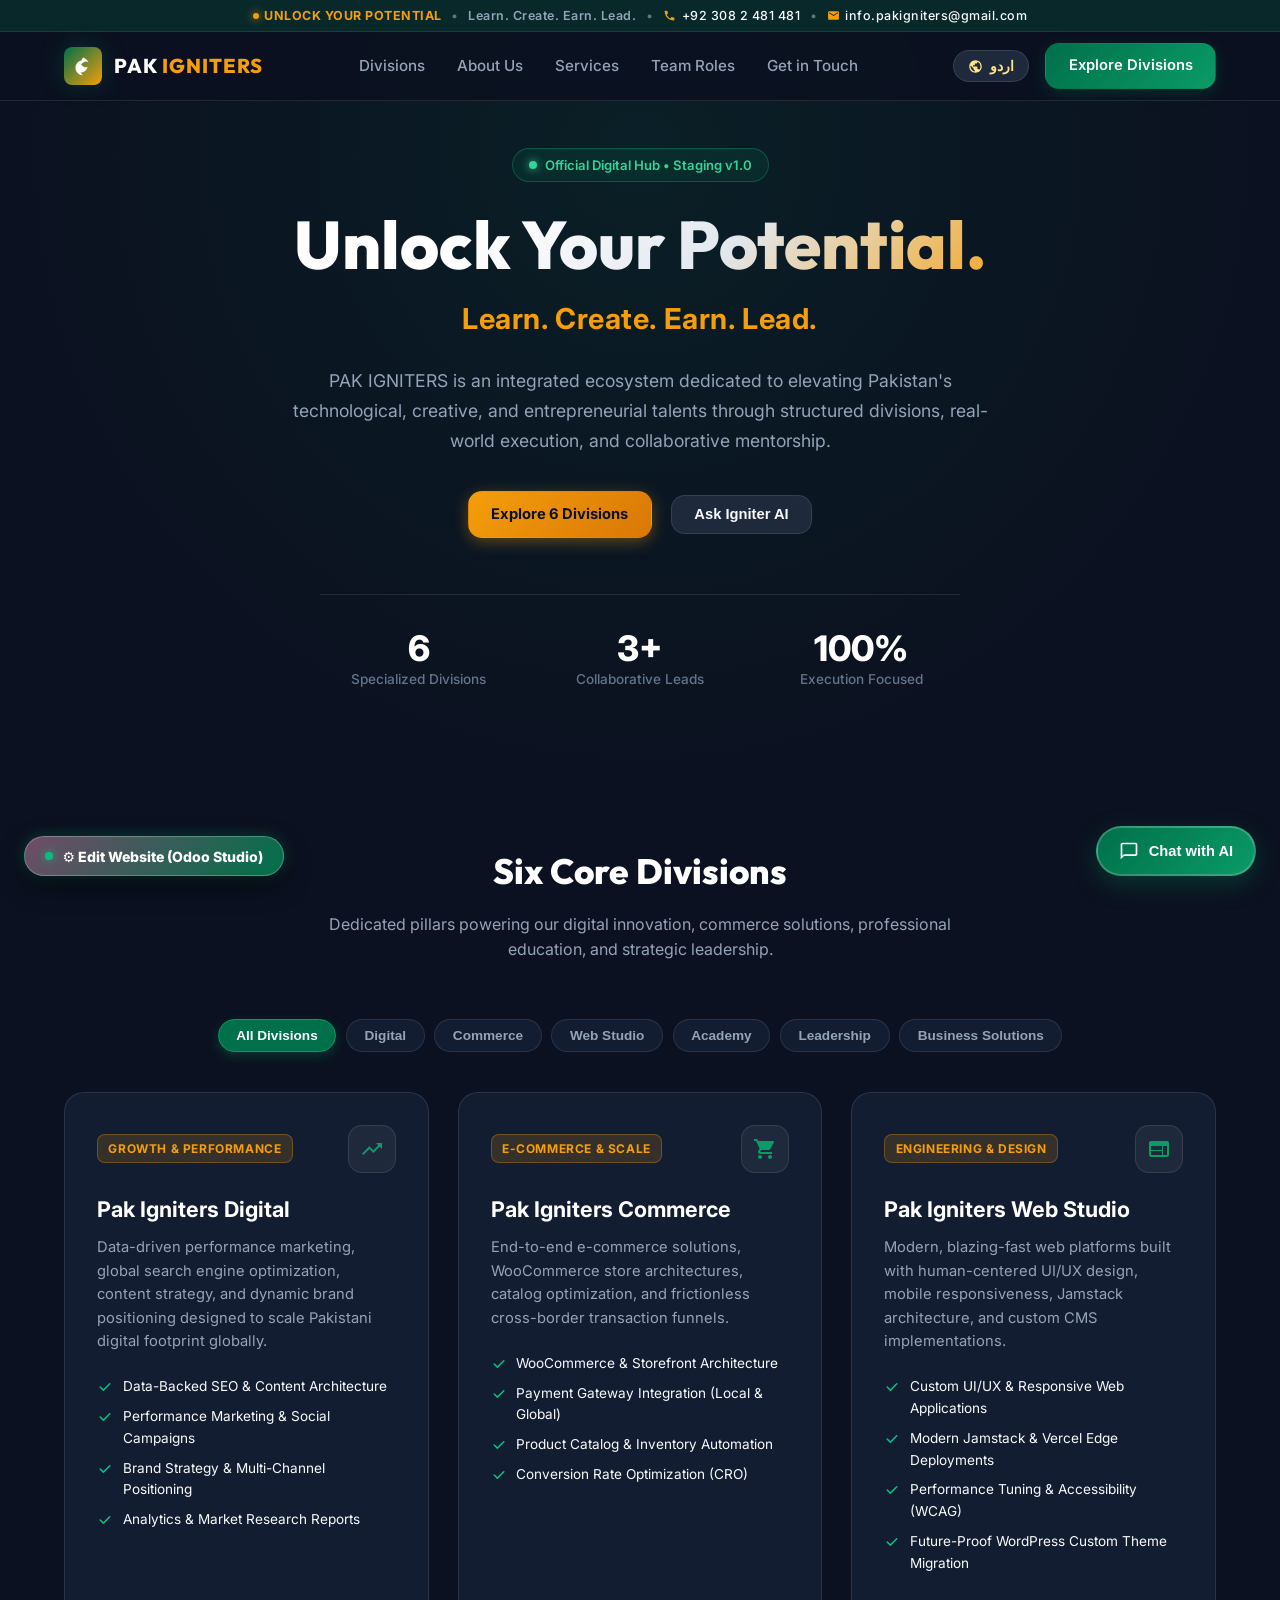
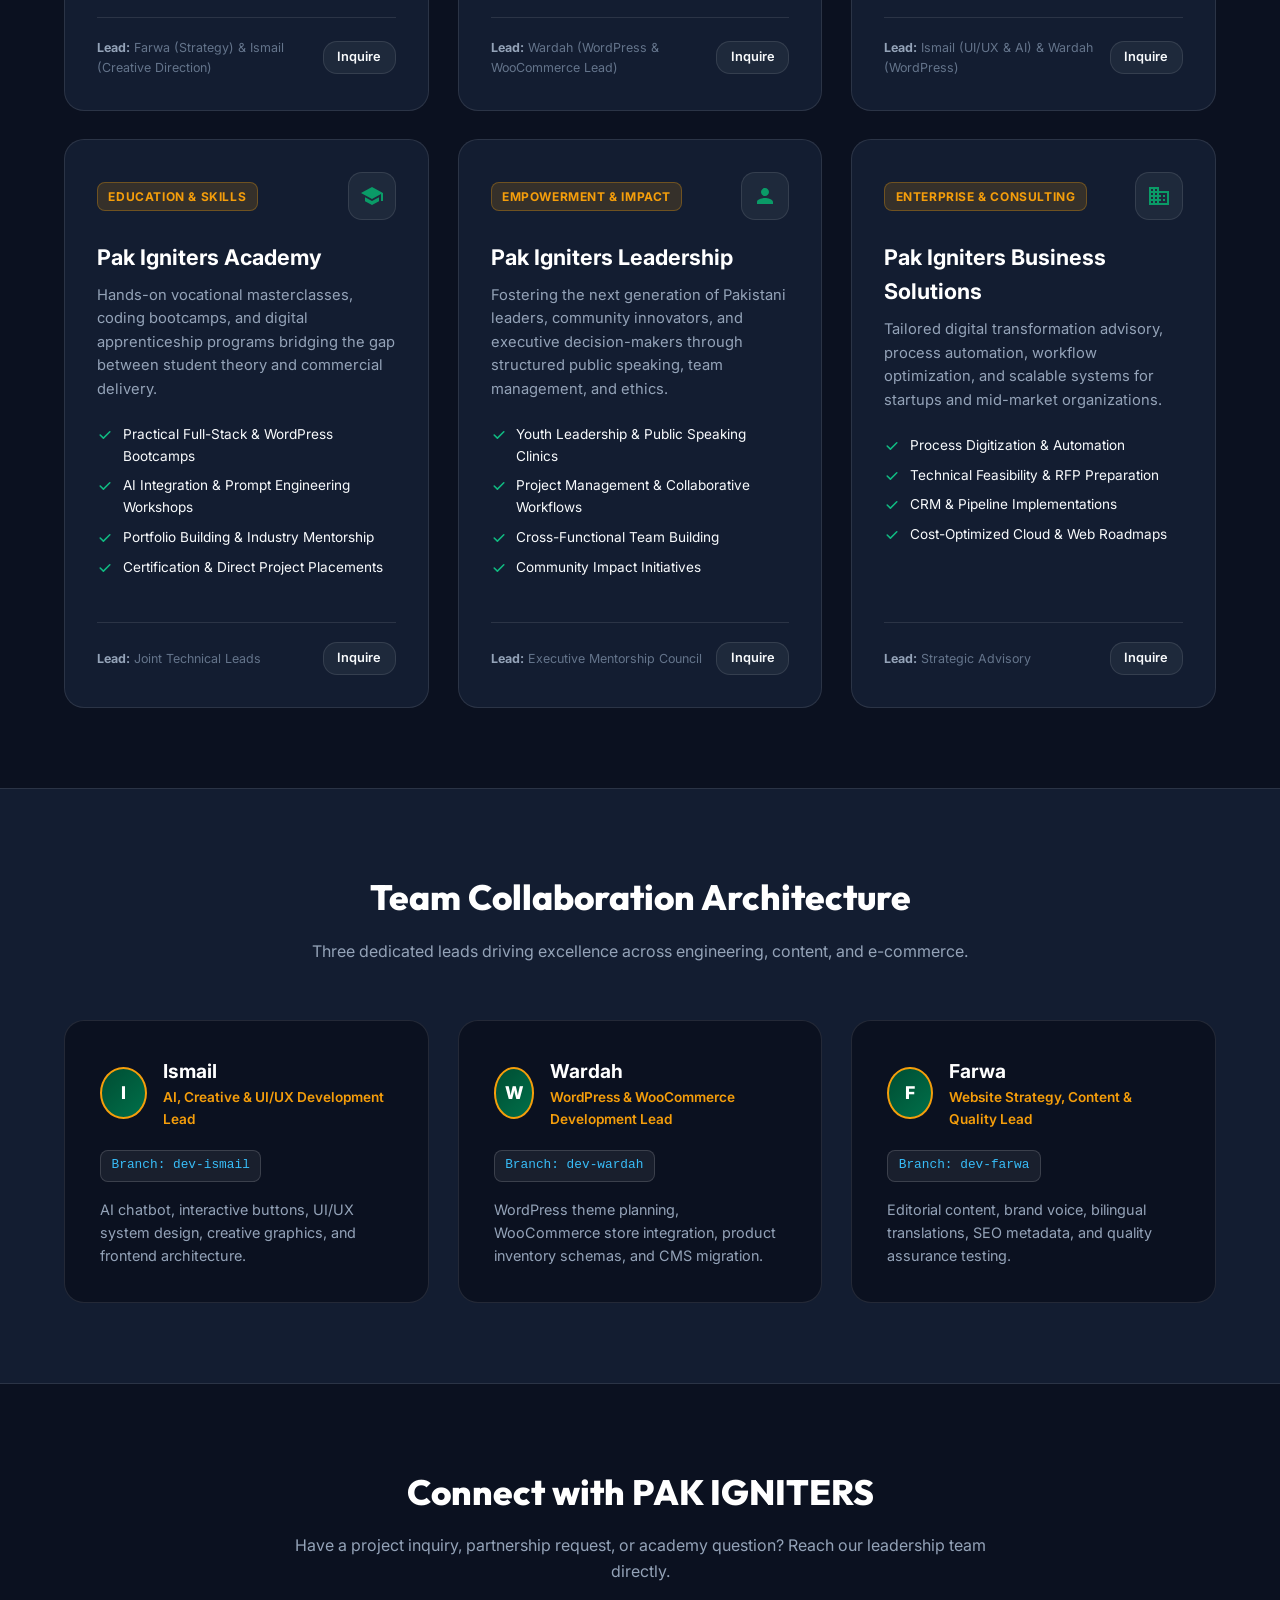
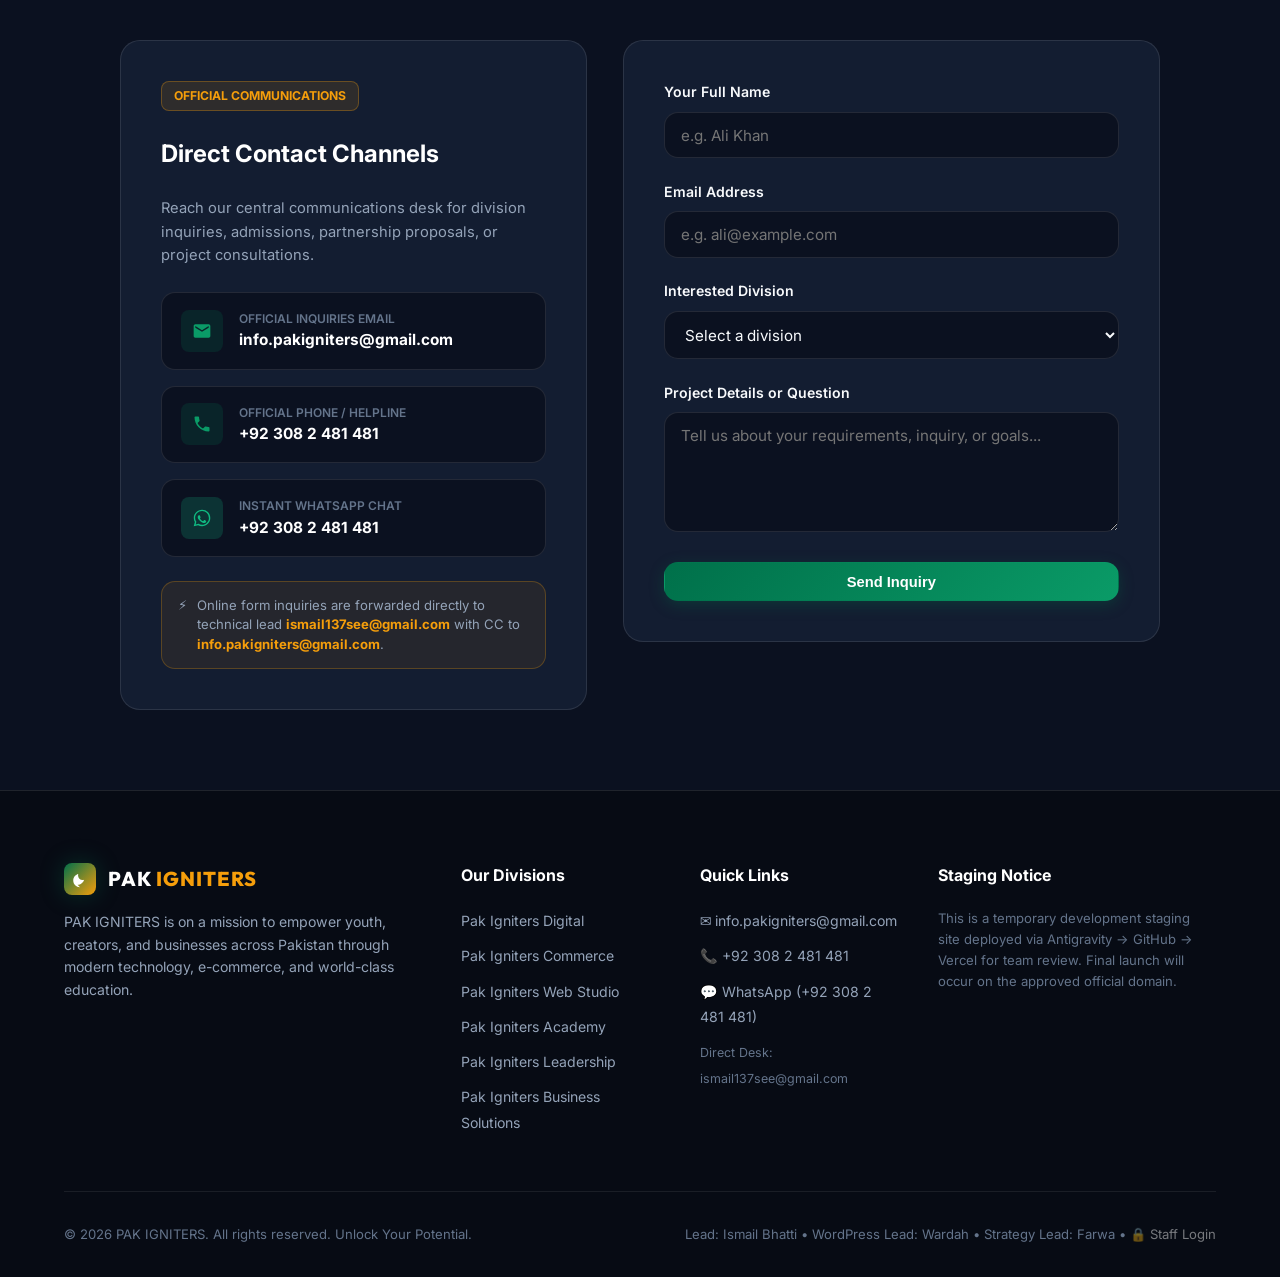
==== commit 96ac866b: "feat(odoo-studio): add comprehensive visual builder, floating launcher, menu manager, pages director" ====
--- a/index.html
+++ b/index.html
@@ -60,6 +60,8 @@
         <!-- Desktop Navigation Menu -->
         <ul class="nav-menu" id="navMenu">
           <li><a href="#divisions" class="nav-link" data-i18n="nav.divisions">Divisions</a></li>
+          <li><a href="about.html" class="nav-link">About Us</a></li>
+          <li><a href="services.html" class="nav-link">Services</a></li>
           <li><a href="#team" class="nav-link" data-i18n="nav.team">Team Roles</a></li>
           <li><a href="#contact" class="nav-link" data-i18n="nav.contact">Get in Touch</a></li>
           <li class="mobile-drawer-cta">
--- a/css/odoo-studio.css
+++ b/css/odoo-studio.css
@@ -2,32 +2,84 @@
    PAK IGNITERS - ODOO-STYLE COMPREHENSIVE WEBSITE BUILDER STUDIO
    Inspired by Odoo 17/18 Website Builder & Elementor
    Features: Right Sidebar, Block Snippets Library, Page Manager,
-   Menu Manager, Section Handles, and Live Inspector
+   Menu Manager, Section Handles, Live Element Inspector & Floating Launcher
    ========================================================================== */
 
 :root {
-  --odoo-sidebar-width: 320px;
+  --odoo-sidebar-width: 340px;
   --odoo-header-height: 52px;
   --odoo-primary: #714B67; /* Odoo signature purple */
   --odoo-primary-hover: #5A3C52;
   --odoo-accent: #00704A; /* Pak Igniters Emerald */
   --odoo-accent-light: #10B981;
   --odoo-dark: #1E293B;
-  --odoo-darker: #0F172A;
+  --odoo-darker: #0B1120;
   --odoo-border: rgba(255, 255, 255, 0.12);
   --odoo-text: #F8FAFC;
   --odoo-text-muted: #94A3B8;
-}
-
+  --odoo-gold: #F59E0B;
+}
+
+/* Studio active body shift */
 body.odoo-studio-active {
   padding-top: var(--odoo-header-height) !important;
   margin-right: var(--odoo-sidebar-width) !important;
-  transition: margin-right 0.25s ease;
+  transition: margin-right 0.25s cubic-bezier(0.4, 0, 0.2, 1);
   overflow-x: hidden;
 }
 
 body.odoo-sidebar-collapsed {
   margin-right: 0 !important;
+}
+
+/* ==========================================================================
+   0. Persistent Floating Launcher Button (Visible on Live Website)
+   ========================================================================== */
+.odoo-launcher-btn {
+  position: fixed;
+  bottom: 24px;
+  left: 24px;
+  background: linear-gradient(135deg, #714B67, #00704A);
+  color: #FFFFFF;
+  border: 1px solid rgba(255, 255, 255, 0.25);
+  border-radius: 999px;
+  padding: 0.65rem 1.25rem;
+  font-family: 'Inter', system-ui, sans-serif;
+  font-size: 0.88rem;
+  font-weight: 800;
+  cursor: pointer;
+  z-index: 999999;
+  display: flex;
+  align-items: center;
+  gap: 0.6rem;
+  box-shadow: 0 10px 25px rgba(0, 0, 0, 0.5), 0 0 15px rgba(16, 185, 129, 0.3);
+  transition: all 0.25s ease;
+  user-select: none;
+}
+
+.odoo-launcher-btn:hover {
+  transform: translateY(-2px) scale(1.03);
+  box-shadow: 0 14px 30px rgba(0, 0, 0, 0.6), 0 0 25px rgba(16, 185, 129, 0.5);
+  border-color: #34D399;
+}
+
+.odoo-launcher-dot {
+  width: 8px;
+  height: 8px;
+  background: #10B981;
+  border-radius: 50%;
+  box-shadow: 0 0 8px #10B981;
+  animation: odooPulse 1.8s infinite;
+}
+
+@keyframes odooPulse {
+  0%, 100% { opacity: 1; transform: scale(1); }
+  50% { opacity: 0.4; transform: scale(0.8); }
+}
+
+/* Hide launcher when Studio is open */
+body.odoo-studio-active .odoo-launcher-btn {
+  display: none !important;
 }
 
 /* ==========================================================================
@@ -48,13 +100,13 @@
   padding: 0 1rem;
   font-family: 'Inter', system-ui, sans-serif;
   color: var(--odoo-text);
-  box-shadow: 0 4px 20px rgba(0, 0, 0, 0.5);
+  box-shadow: 0 4px 20px rgba(0, 0, 0, 0.6);
 }
 
 .odoo-top-left, .odoo-top-center, .odoo-top-right {
   display: flex;
   align-items: center;
-  gap: 0.65rem;
+  gap: 0.6rem;
 }
 
 .odoo-logo-badge {
@@ -67,13 +119,14 @@
   border-radius: 6px;
   font-weight: 800;
   font-size: 0.85rem;
+  letter-spacing: 0.02em;
 }
 
 .odoo-top-btn {
   display: inline-flex;
   align-items: center;
   gap: 0.4rem;
-  padding: 0.42rem 0.85rem;
+  padding: 0.45rem 0.85rem;
   border-radius: 6px;
   font-size: 0.82rem;
   font-weight: 700;
@@ -82,6 +135,7 @@
   transition: all 0.15s ease;
   text-decoration: none;
   line-height: 1;
+  font-family: 'Inter', system-ui, sans-serif;
 }
 
 .odoo-top-btn.btn-save {
@@ -160,7 +214,7 @@
   flex-direction: column;
   box-shadow: -5px 0 25px rgba(0, 0, 0, 0.6);
   font-family: 'Inter', system-ui, sans-serif;
-  transition: transform 0.25s ease;
+  transition: transform 0.25s cubic-bezier(0.4, 0, 0.2, 1);
 }
 
 .odoo-sidebar.collapsed {
@@ -176,11 +230,11 @@
 
 .odoo-tab-btn {
   flex: 1;
-  padding: 0.75rem 0.5rem;
+  padding: 0.75rem 0.4rem;
   background: transparent;
   border: none;
   color: var(--odoo-text-muted);
-  font-size: 0.78rem;
+  font-size: 0.75rem;
   font-weight: 700;
   text-transform: uppercase;
   letter-spacing: 0.05em;
@@ -221,7 +275,7 @@
   text-transform: uppercase;
   color: var(--odoo-text-muted);
   letter-spacing: 0.08em;
-  margin: 1rem 0 0.5rem 0;
+  margin: 1.2rem 0 0.5rem 0;
 }
 
 .odoo-blocks-category-title:first-child {
@@ -271,6 +325,7 @@
   color: var(--odoo-text-muted);
   margin-top: 0.2rem;
   display: block;
+  line-height: 1.3;
 }
 
 /* Pages Manager List */
@@ -287,10 +342,16 @@
   justify-content: space-between;
   background: var(--odoo-dark);
   border: 1px solid var(--odoo-border);
-  padding: 0.6rem 0.85rem;
+  padding: 0.65rem 0.85rem;
   border-radius: 6px;
   font-size: 0.82rem;
   color: var(--odoo-text);
+  transition: all 0.15s ease;
+}
+
+.odoo-page-item:hover {
+  border-color: rgba(255, 255, 255, 0.25);
+  background: #253349;
 }
 
 .odoo-page-item.active {
@@ -325,7 +386,7 @@
   z-index: 1000;
   opacity: 0;
   transition: opacity 0.2s ease;
-  box-shadow: 0 6px 18px rgba(0, 0, 0, 0.5);
+  box-shadow: 0 6px 18px rgba(0, 0, 0, 0.6);
 }
 
 .odoo-section-wrapper:hover > .odoo-section-actions {
@@ -336,15 +397,16 @@
   background: rgba(255, 255, 255, 0.08);
   border: 1px solid var(--odoo-border);
   color: #FFFFFF;
-  width: 26px;
-  height: 26px;
+  padding: 0.25rem 0.5rem;
   border-radius: 4px;
   display: flex;
   align-items: center;
+  gap: 0.25rem;
   justify-content: center;
   cursor: pointer;
-  font-size: 0.75rem;
-  transition: background 0.15s ease;
+  font-size: 0.72rem;
+  font-weight: 700;
+  transition: all 0.15s ease;
 }
 
 .odoo-action-btn:hover {
@@ -359,12 +421,12 @@
 
 /* Add Block Divider (Hover between sections) */
 .odoo-add-divider {
-  height: 24px;
+  height: 28px;
   position: relative;
   display: flex;
   align-items: center;
   justify-content: center;
-  margin: -12px 0;
+  margin: -14px 0;
   z-index: 500;
   opacity: 0;
   transition: opacity 0.15s ease;
@@ -389,15 +451,15 @@
   color: #FFFFFF;
   border: 1px solid var(--odoo-accent-light);
   border-radius: 999px;
-  padding: 0.2rem 0.75rem;
+  padding: 0.25rem 0.85rem;
   font-size: 0.72rem;
   font-weight: 800;
   cursor: pointer;
-  box-shadow: 0 4px 10px rgba(0, 0, 0, 0.4);
+  box-shadow: 0 4px 12px rgba(0, 0, 0, 0.5);
 }
 
 /* ==========================================================================
-   4. Direct Editable Elements Outlines
+   4. Direct Editable Elements Outlines & Floating Toolbar
    ========================================================================== */
 .odoo-editable {
   transition: outline 0.15s ease, background 0.15s ease;
@@ -405,25 +467,10 @@
 }
 
 .odoo-editable:hover {
-  outline: 2px dashed #0A9B67 !important;
+  outline: 2px dashed #10B981 !important;
   outline-offset: 3px !important;
   cursor: pointer;
   border-radius: 4px;
-}
-
-.odoo-editable:hover::after {
-  content: "✎ Edit";
-  position: absolute;
-  top: -20px;
-  right: 0;
-  background: #00704A;
-  color: #FFFFFF;
-  font-size: 0.65rem;
-  font-weight: 700;
-  padding: 0.1rem 0.4rem;
-  border-radius: 3px;
-  pointer-events: none;
-  z-index: 9999;
 }
 
 .odoo-editable.odoo-active-editing {
@@ -432,8 +479,54 @@
   cursor: text;
 }
 
+/* Floating Inline Rich Text Formatting Toolbar */
+.odoo-inline-toolbar {
+  position: absolute;
+  background: var(--odoo-darker);
+  border: 1px solid rgba(255, 255, 255, 0.2);
+  border-radius: 8px;
+  padding: 0.35rem 0.5rem;
+  display: none;
+  align-items: center;
+  gap: 0.35rem;
+  z-index: 1000000;
+  box-shadow: 0 10px 25px rgba(0, 0, 0, 0.7);
+  font-family: 'Inter', system-ui, sans-serif;
+  animation: odooPopIn 0.15s ease;
+}
+
+.odoo-inline-toolbar.show {
+  display: flex;
+}
+
+.odoo-tool-btn {
+  background: rgba(255, 255, 255, 0.08);
+  border: 1px solid transparent;
+  color: #FFFFFF;
+  width: 28px;
+  height: 28px;
+  border-radius: 4px;
+  display: flex;
+  align-items: center;
+  justify-content: center;
+  font-size: 0.82rem;
+  font-weight: 700;
+  cursor: pointer;
+  transition: all 0.15s ease;
+}
+
+.odoo-tool-btn:hover {
+  background: var(--odoo-accent);
+  border-color: var(--odoo-accent-light);
+}
+
+.odoo-tool-btn.active {
+  background: var(--odoo-accent);
+  border-color: var(--odoo-accent-light);
+}
+
 /* ==========================================================================
-   5. Modal Dialogs (Add Page, Menu Editor, Deploy Toast)
+   5. Modal Dialogs (Add Page, Menu Editor, Media Picker, Button Modal)
    ========================================================================== */
 .odoo-studio-modal {
   position: fixed;
@@ -441,7 +534,7 @@
   left: 0;
   right: 0;
   bottom: 0;
-  background: rgba(0, 0, 0, 0.8);
+  background: rgba(0, 0, 0, 0.82);
   backdrop-filter: blur(8px);
   z-index: 10000000;
   display: none;
@@ -459,7 +552,9 @@
   border: 1px solid var(--odoo-border);
   border-radius: 12px;
   width: 100%;
-  max-width: 500px;
+  max-width: 540px;
+  max-height: 90vh;
+  overflow-y: auto;
   padding: 1.75rem;
   box-shadow: 0 25px 60px rgba(0, 0, 0, 0.8);
   color: #FFFFFF;
@@ -468,9 +563,10 @@
 }
 
 .odoo-modal-card h3 {
-  font-size: 1.2rem;
+  font-size: 1.25rem;
   font-weight: 800;
   margin-bottom: 0.35rem;
+  color: #FFFFFF;
 }
 
 .odoo-modal-card p {
@@ -480,7 +576,7 @@
 }
 
 .odoo-modal-card .form-group {
-  margin-bottom: 1rem;
+  margin-bottom: 1.1rem;
 }
 
 .odoo-modal-card label {
@@ -488,10 +584,12 @@
   font-size: 0.78rem;
   font-weight: 700;
   color: #CBD5E1;
-  margin-bottom: 0.35rem;
-}
-
-.odoo-modal-card input, .odoo-modal-card select, .odoo-modal-card textarea {
+  margin-bottom: 0.4rem;
+}
+
+.odoo-modal-card input, 
+.odoo-modal-card select, 
+.odoo-modal-card textarea {
   width: 100%;
   padding: 0.7rem 0.85rem;
   background: #0B1120;
@@ -502,7 +600,9 @@
   box-sizing: border-box;
 }
 
-.odoo-modal-card input:focus, .odoo-modal-card select:focus, .odoo-modal-card textarea:focus {
+.odoo-modal-card input:focus, 
+.odoo-modal-card select:focus, 
+.odoo-modal-card textarea:focus {
   outline: none;
   border-color: var(--odoo-accent-light);
 }
@@ -516,6 +616,45 @@
   border-top: 1px solid var(--odoo-border);
 }
 
+/* Image upload drop zone */
+.odoo-drop-zone {
+  border: 2px dashed rgba(255, 255, 255, 0.2);
+  border-radius: 8px;
+  padding: 2rem 1rem;
+  text-align: center;
+  background: rgba(255, 255, 255, 0.02);
+  cursor: pointer;
+  transition: all 0.2s ease;
+}
+
+.odoo-drop-zone:hover {
+  border-color: var(--odoo-accent-light);
+  background: rgba(16, 185, 129, 0.05);
+}
+
+.odoo-preset-grid {
+  display: grid;
+  grid-template-columns: repeat(4, 1fr);
+  gap: 0.6rem;
+  margin-top: 0.75rem;
+}
+
+.odoo-preset-thumb {
+  background: var(--odoo-dark);
+  border: 1px solid var(--odoo-border);
+  border-radius: 6px;
+  padding: 0.5rem;
+  text-align: center;
+  cursor: pointer;
+  font-size: 1.5rem;
+  transition: all 0.15s ease;
+}
+
+.odoo-preset-thumb:hover {
+  border-color: var(--odoo-accent-light);
+  background: rgba(16, 185, 129, 0.2);
+}
+
 @keyframes odooPopIn {
   from { opacity: 0; transform: scale(0.96); }
   to { opacity: 1; transform: scale(1); }
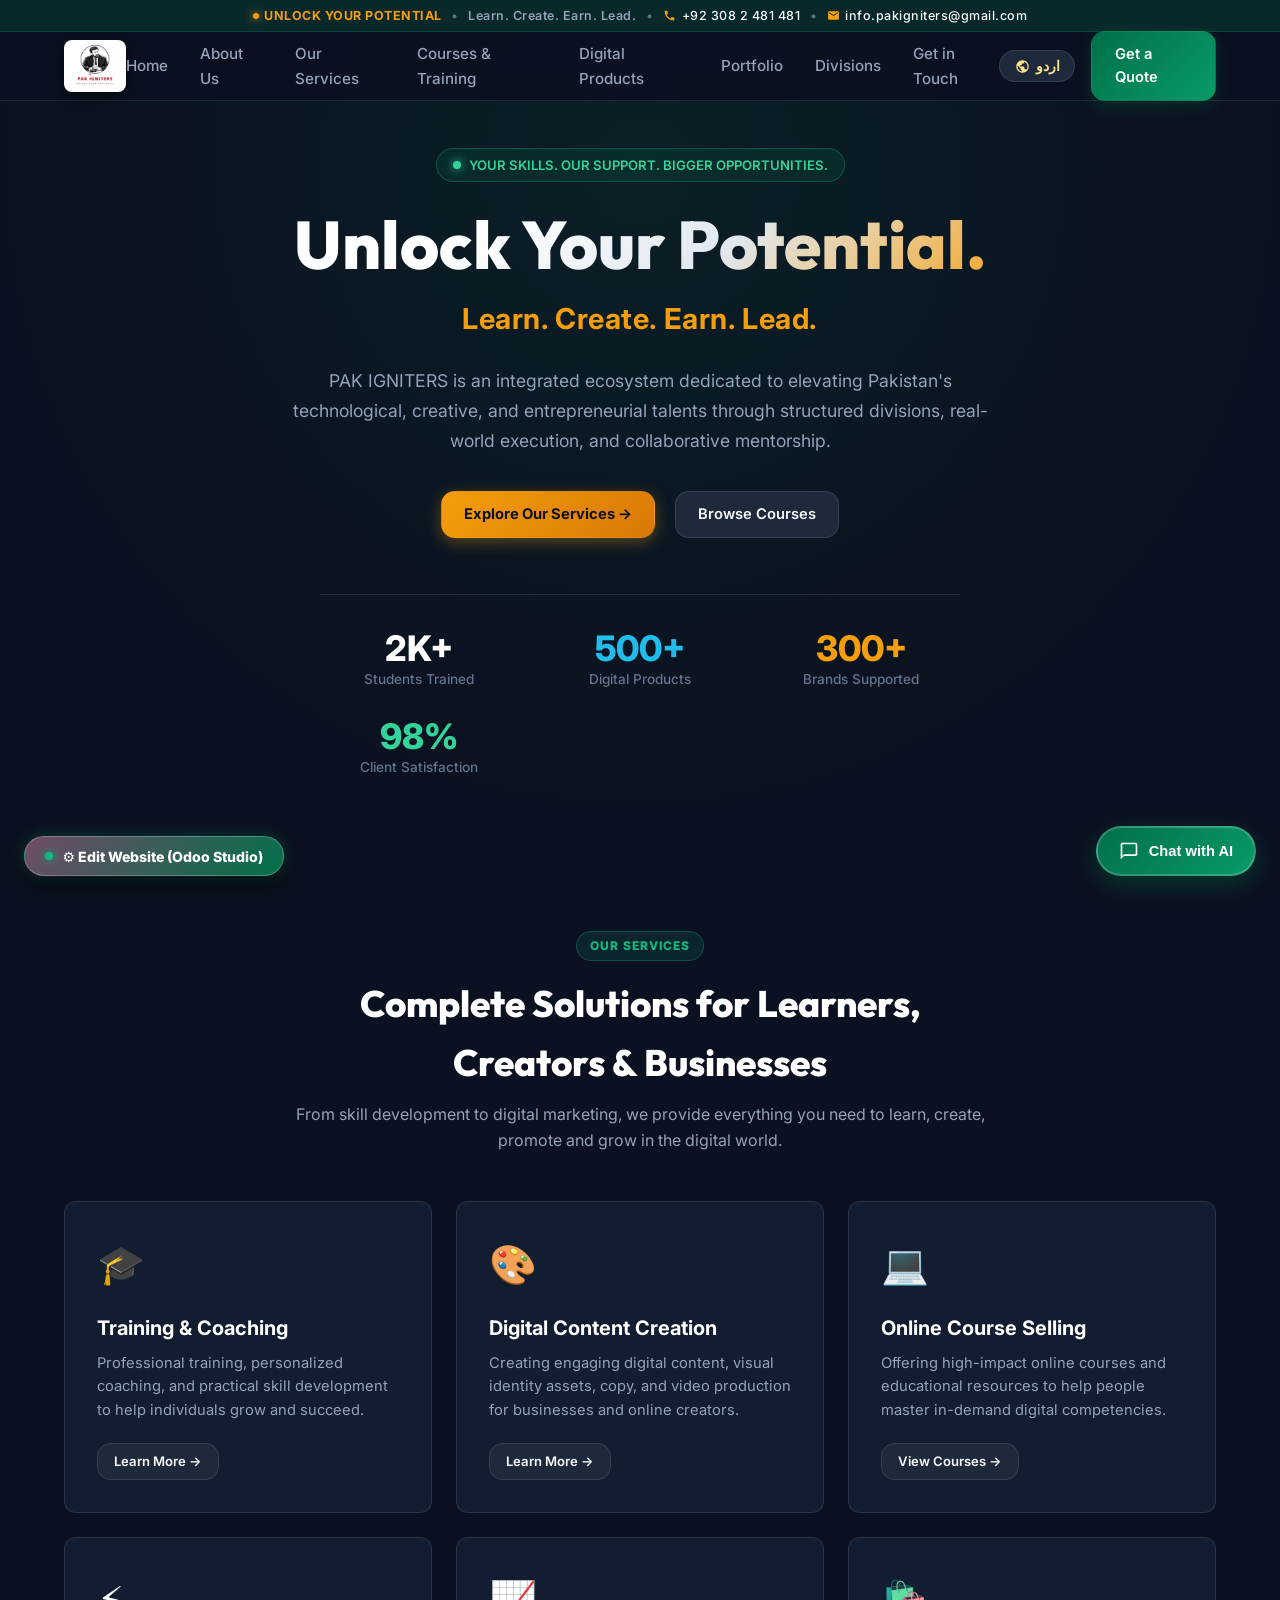
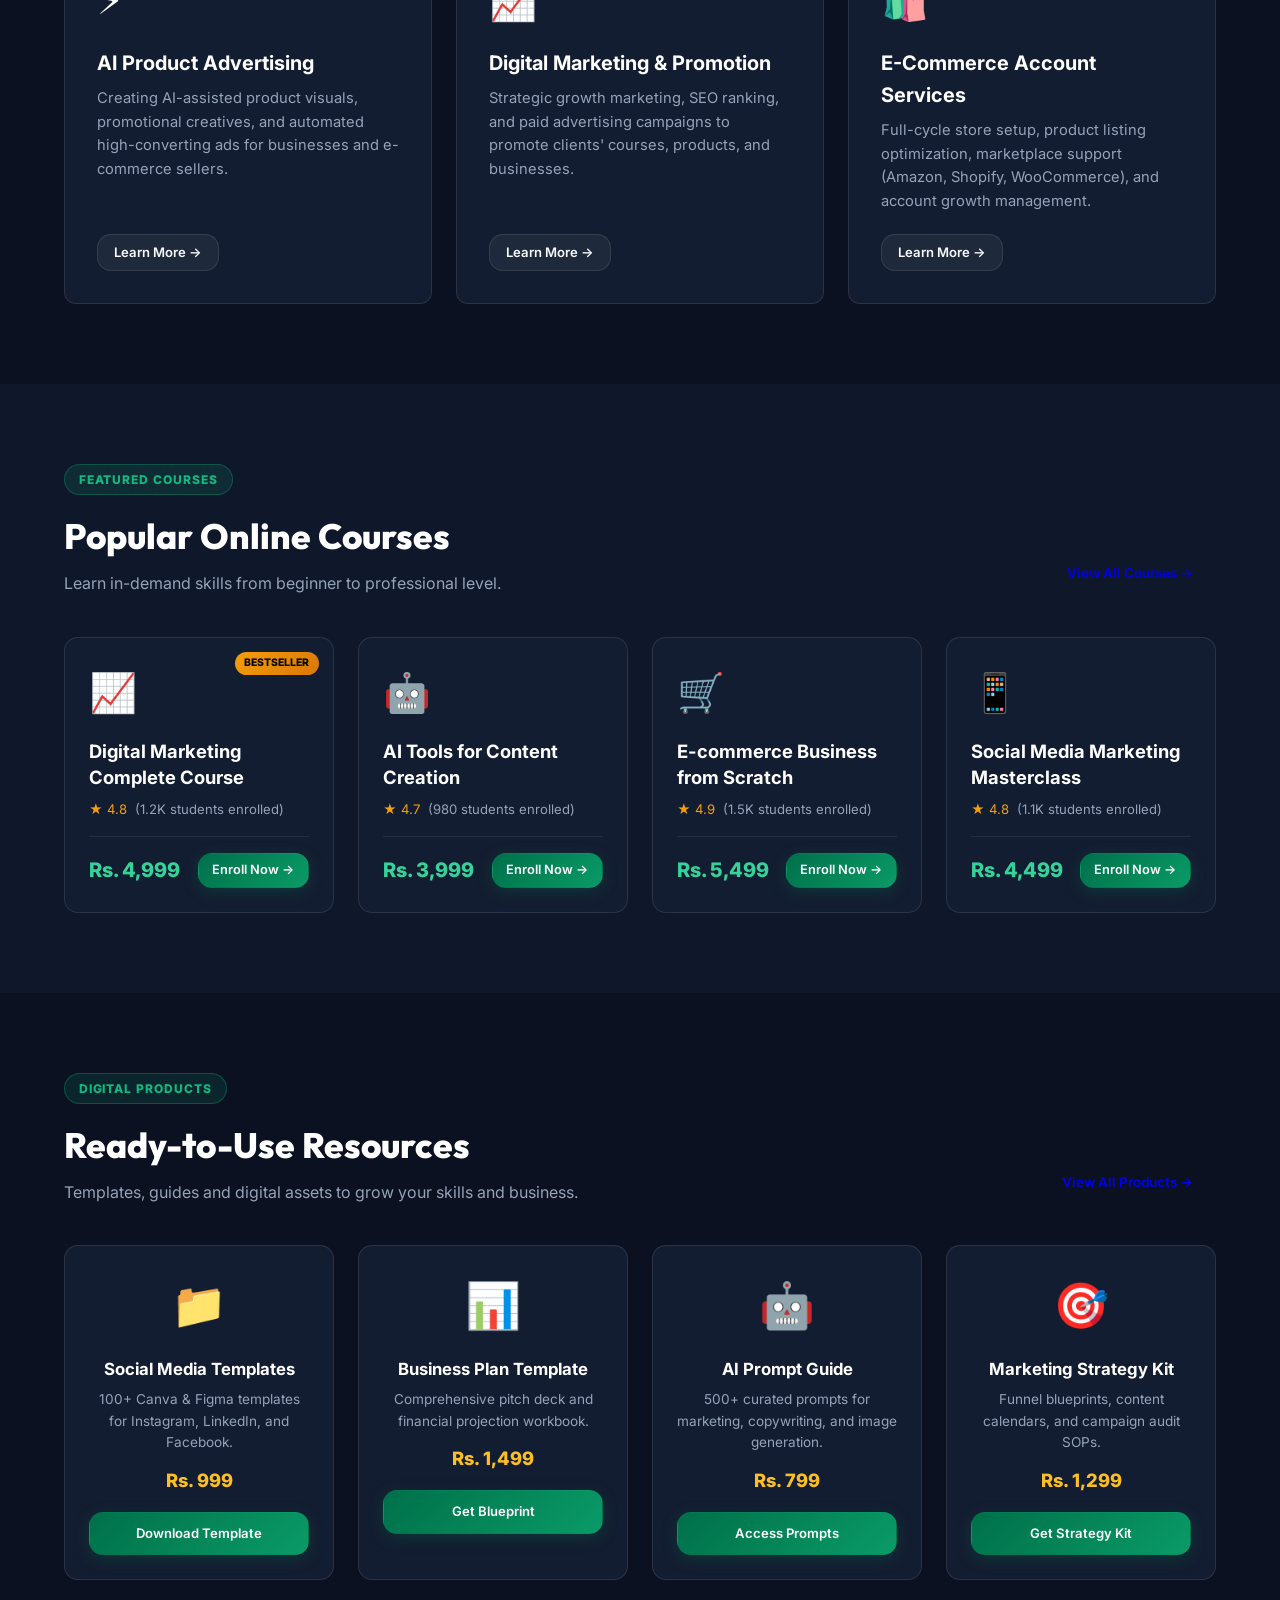
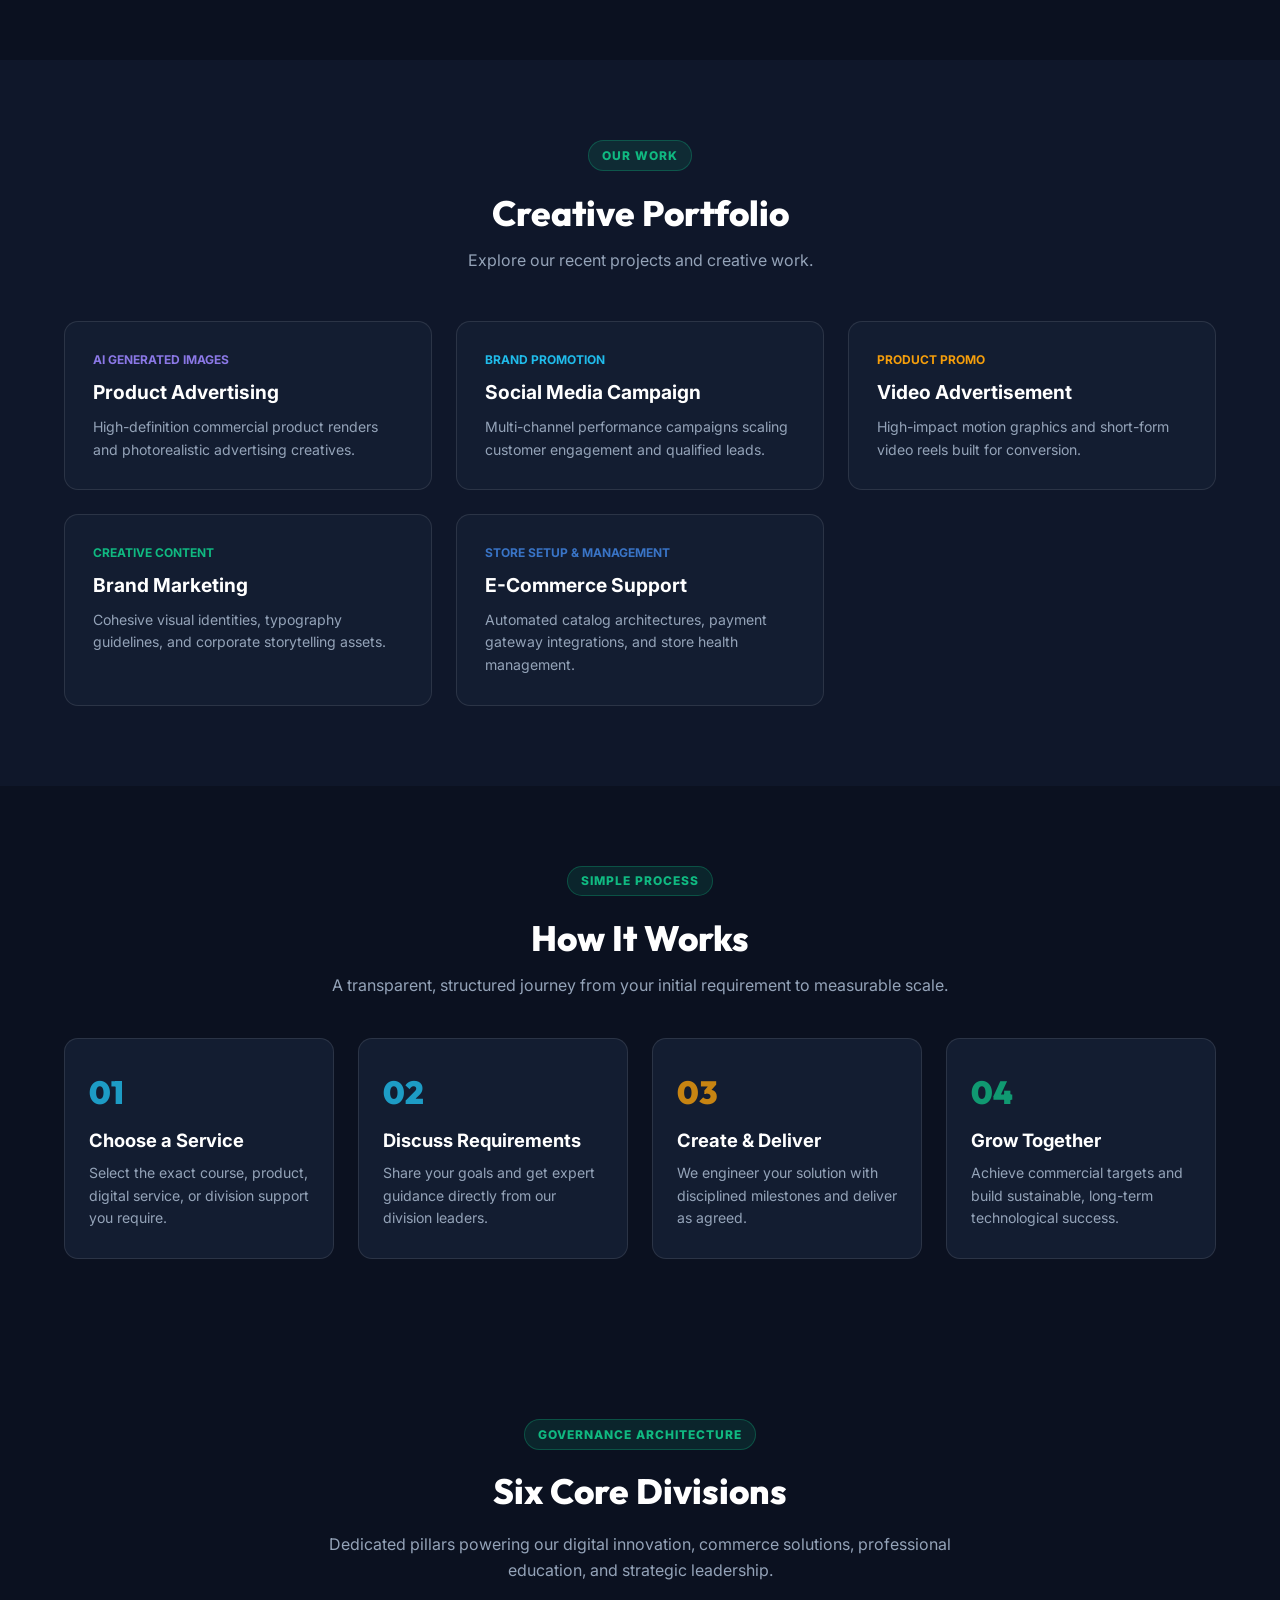
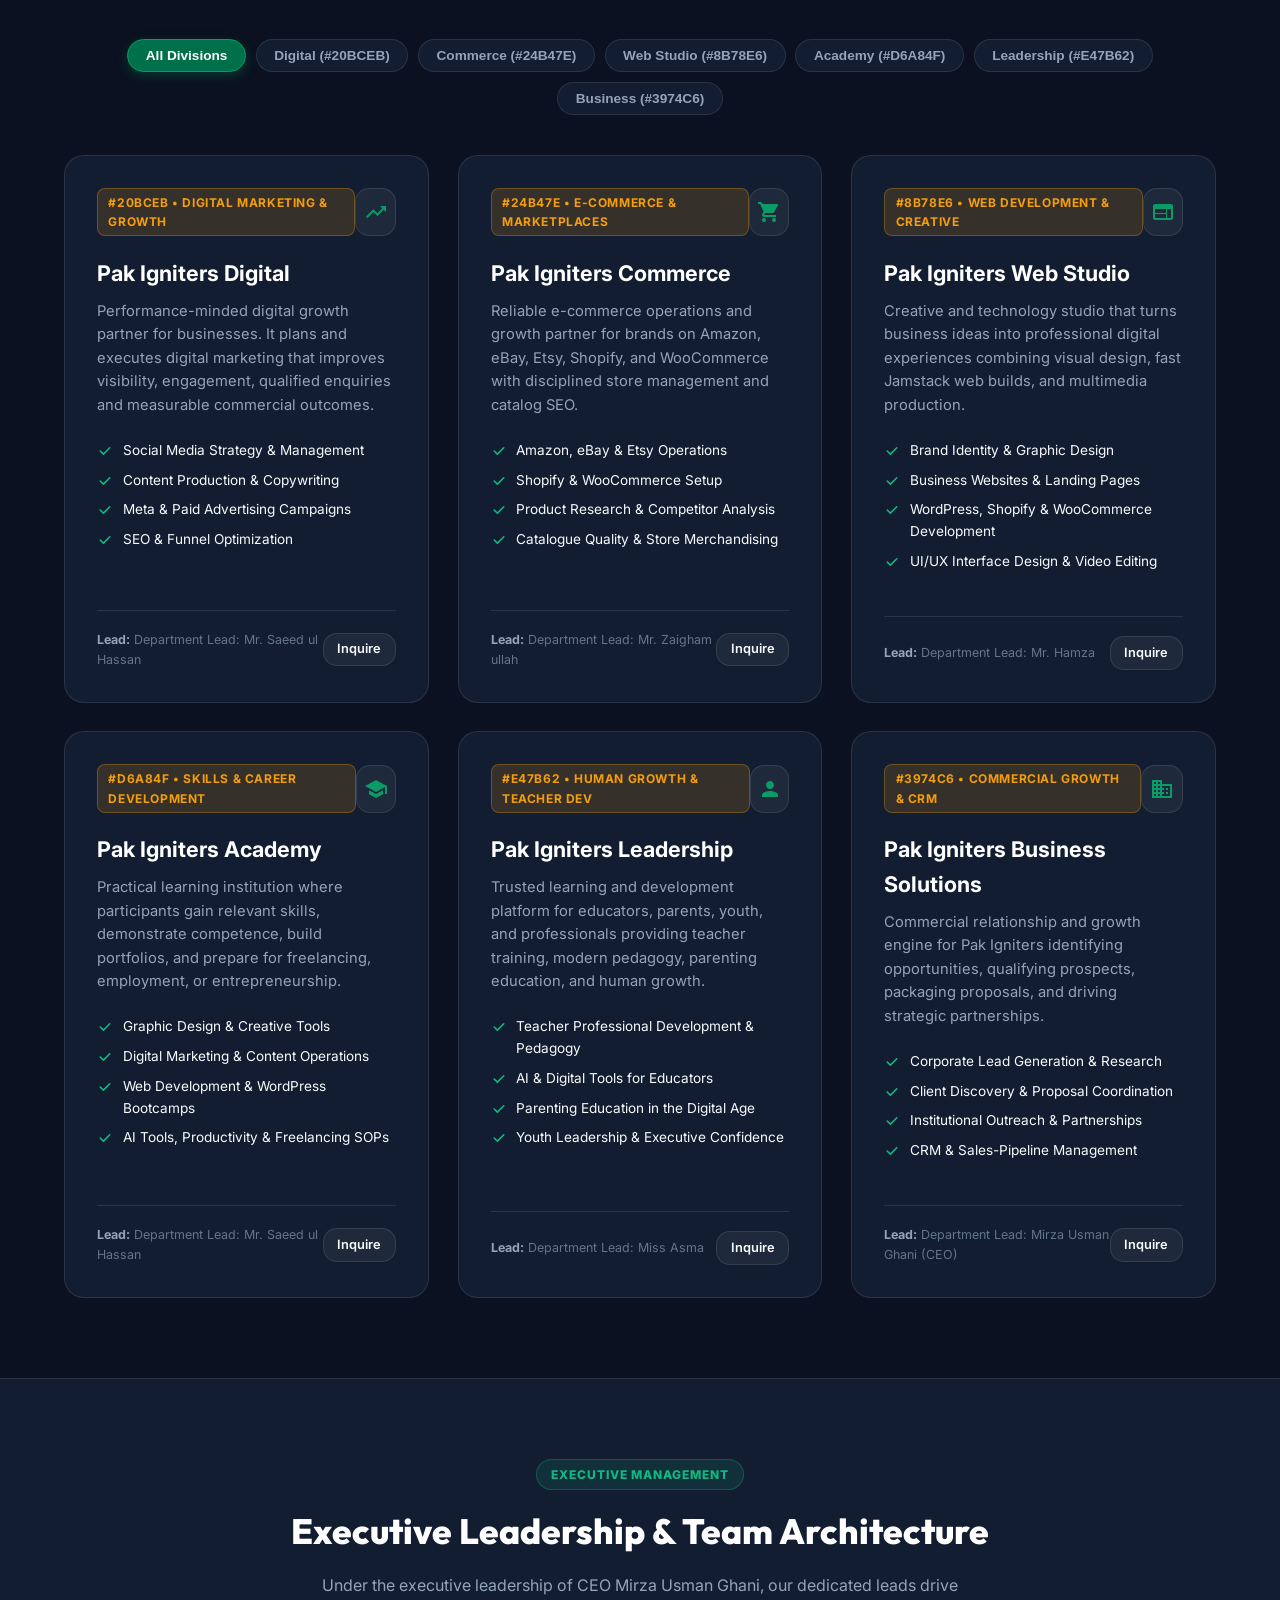
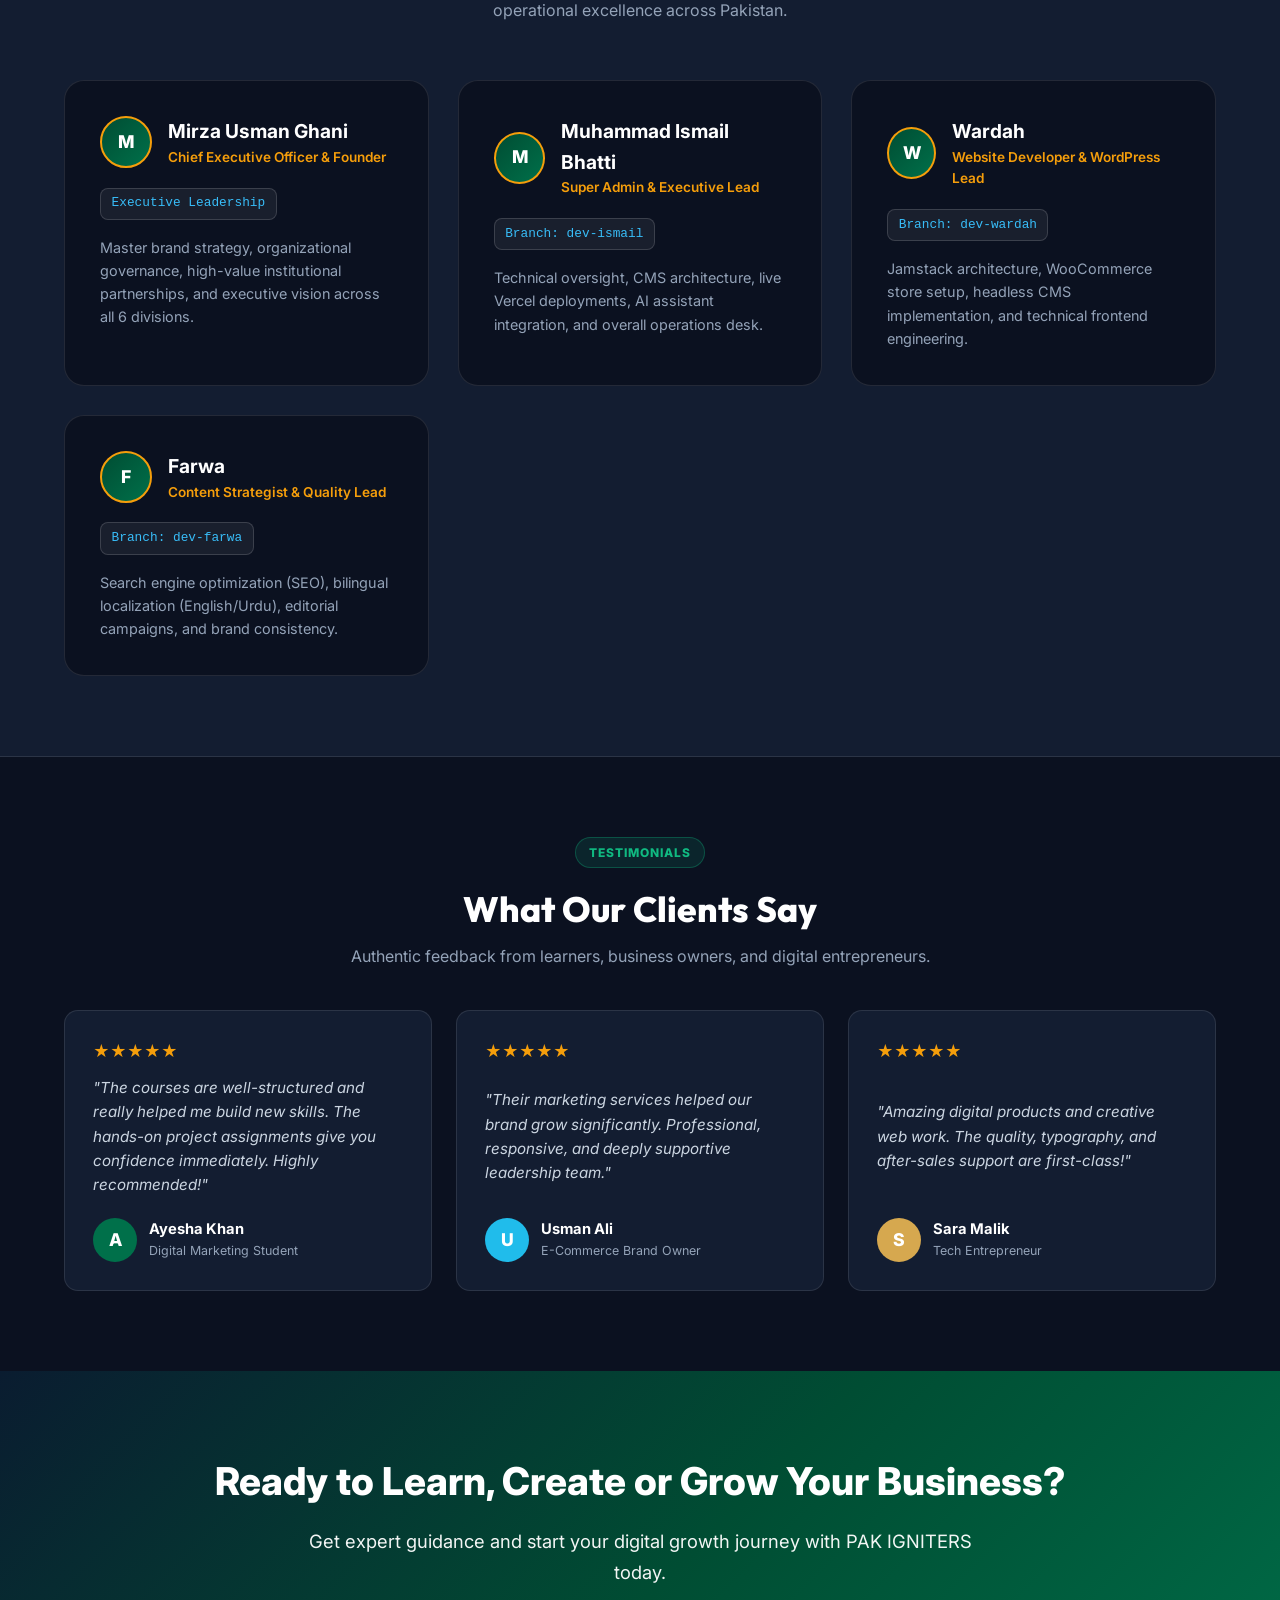
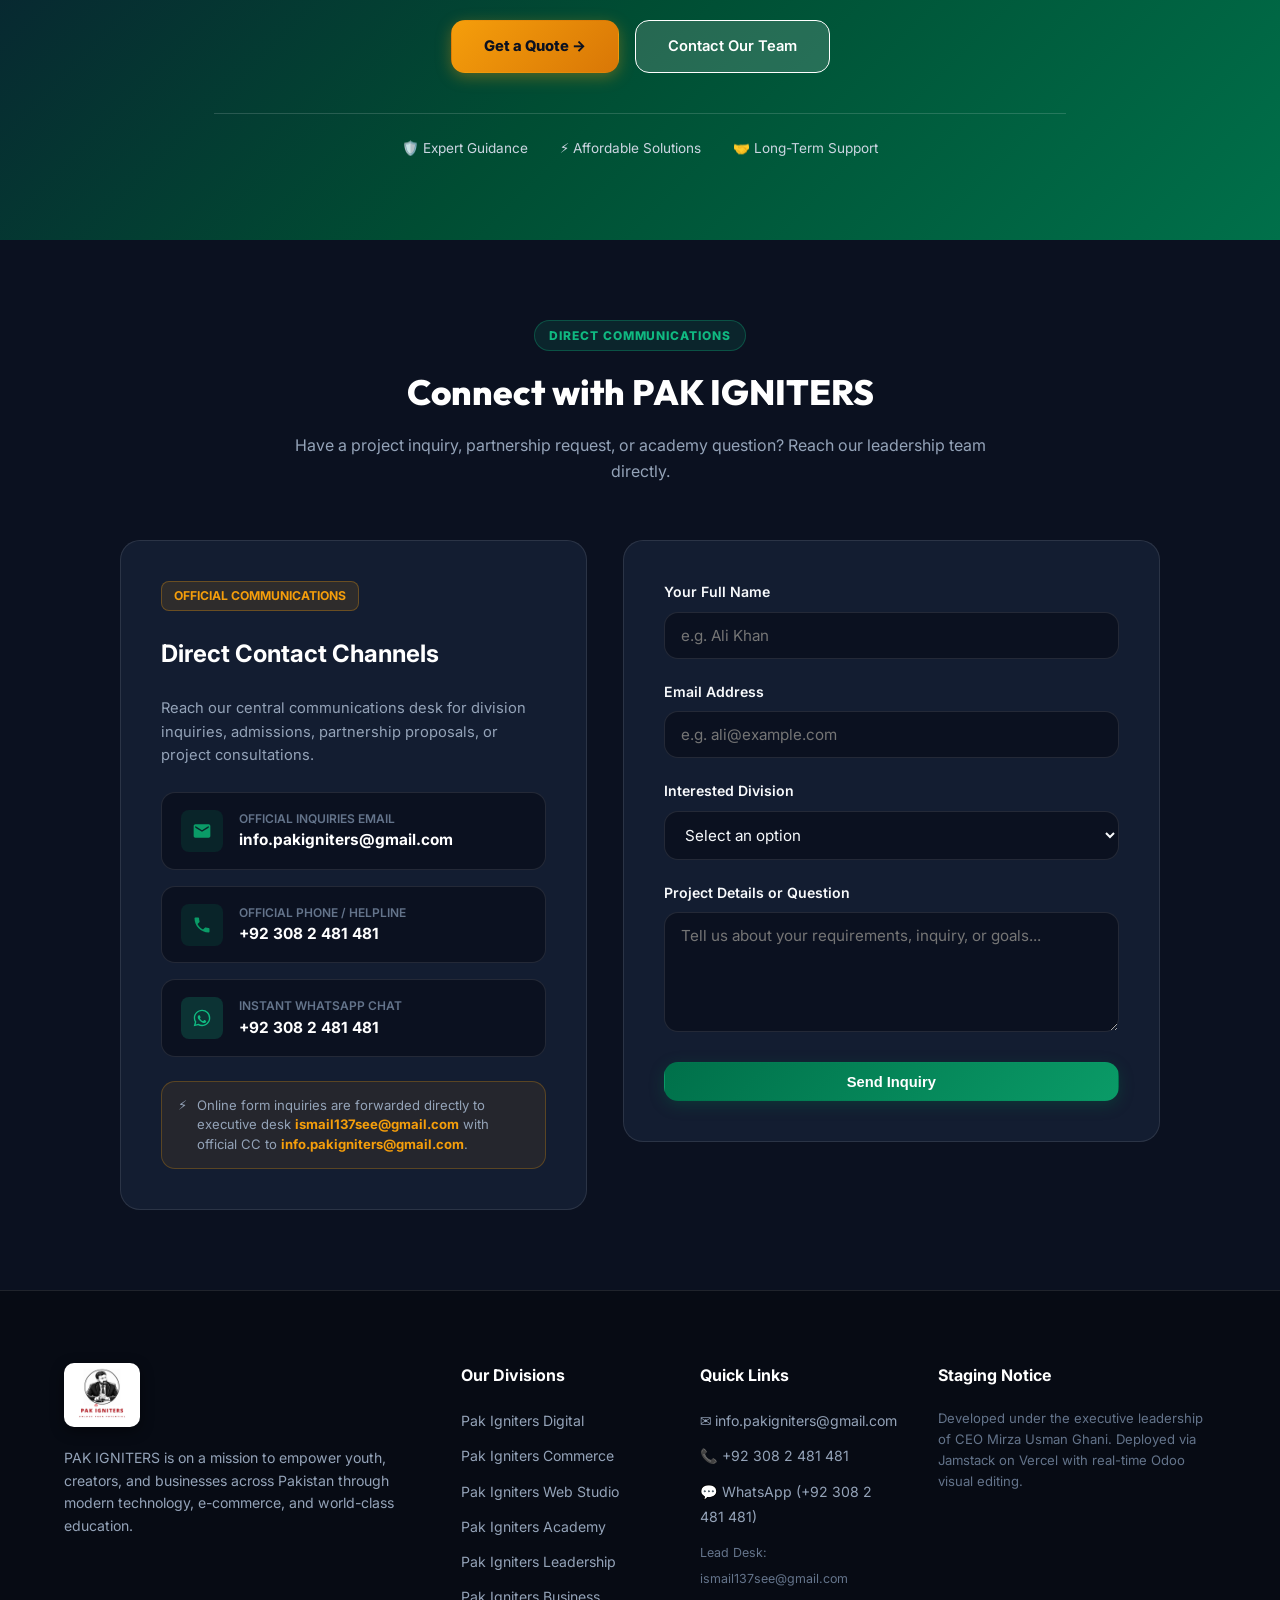
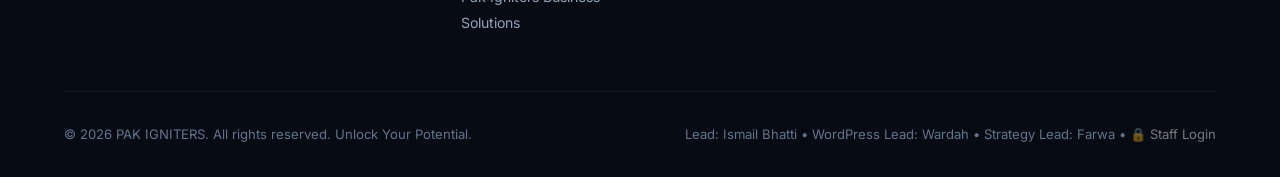
==== commit a5546f3f: "feat: complete website transformation with official CEO logo, sitemap, 6 divisions, courses, product" ====
--- a/index.html
+++ b/index.html
@@ -3,15 +3,15 @@
 <head>
   <meta charset="UTF-8">
   <meta name="viewport" content="width=device-width, initial-scale=1.0">
-  <meta name="description" content="Official portal of PAK IGNITERS. Empowering youth and businesses across Pakistan through digital innovation, creative web studios, commerce, practical academies, and leadership.">
-  <title>PAK IGNITERS | Unlock Your Potential - Learn. Create. Earn. Lead.</title>
-
-  <!-- Google Fonts: Inter, Outfit, Noto Nastaliq Urdu & Noto Sans Arabic -->
+  <meta name="description" content="Official portal of PAK IGNITERS. Empowering youth and businesses across Pakistan through professional training, digital products, AI-powered advertising, web studio, e-commerce, and executive leadership.">
+  <title>PAK IGNITERS | Unlock Your Potential - Learn. Create. Promote. Grow.</title>
+
+  <!-- Google Fonts: Inter, Montserrat, Outfit, Noto Nastaliq Urdu -->
   <link rel="preconnect" href="https://fonts.googleapis.com">
   <link rel="preconnect" href="https://fonts.gstatic.com" crossorigin>
-  <link href="https://fonts.googleapis.com/css2?family=Inter:wght@400;500;600;700&family=Noto+Nastaliq+Urdu:wght@400;700&family=Noto+Sans+Arabic:wght@400;600;700&family=Outfit:wght@600;700;800&display=swap" rel="stylesheet">
-
-  <!-- Core Brand Stylesheet -->
+  <link href="https://fonts.googleapis.com/css2?family=Inter:wght@400;500;600;700&family=Montserrat:wght@600;700;800;900&family=Noto+Nastaliq+Urdu:wght@400;700&family=Noto+Sans+Arabic:wght@400;600;700&family=Outfit:wght@600;700;800&display=swap" rel="stylesheet">
+
+  <!-- Core Brand Stylesheets -->
   <link rel="stylesheet" href="css/style.css">
   <link rel="stylesheet" href="css/visual-editor.css">
   <link rel="stylesheet" href="css/odoo-studio.css">
@@ -22,7 +22,7 @@
        Sticky Site Header
        ======================================================================== -->
   <header class="site-header" id="siteHeader">
-    <!-- Top Announcement Tagline Bar (Highest bar on screen) -->
+    <!-- Top Announcement Tagline Bar -->
     <div class="top-announcement-bar">
       <div class="container top-announcement-content">
         <span class="announcement-pill">
@@ -30,42 +30,41 @@
           <span data-i18n="nav.taglineMini">Unlock Your Potential</span>
         </span>
         <span class="announcement-sep">•</span>
-        <span class="announcement-sub" data-i18n="hero.supporting">Learn. Create. Earn. Lead.</span>
+        <span class="announcement-sub" data-i18n="hero.supporting">Learn. Create. Promote. Grow.</span>
         <span class="announcement-sep top-contact-hide-mobile">•</span>
-        <a href="tel:+923082481481" class="top-contact-link top-contact-hide-mobile" title="Call Us">
+        <a href="tel:+923082481481" class="top-contact-link top-contact-hide-mobile" title="Call Helpline">
           <svg viewBox="0 0 24 24" class="top-link-icon"><path d="M6.62 10.79c1.44 2.83 3.76 5.14 6.59 6.59l2.2-2.2c.27-.27.67-.36 1.02-.24 1.12.37 2.33.57 3.57.57.55 0 1 .45 1 1V20c0 .55-.45 1-1 1-9.39 0-17-7.61-17-17 0-.55.45-1 1-1h3.5c.55 0 1 .45 1 1 0 1.25.2 2.45.57 3.57.11.35.03.74-.25 1.02l-2.2 2.2z"/></svg>
           <span>+92 308 2 481 481</span>
         </a>
         <span class="announcement-sep top-contact-hide-mobile">•</span>
-        <a href="mailto:info.pakigniters@gmail.com" class="top-contact-link top-contact-hide-mobile" title="Email Us">
+        <a href="mailto:info.pakigniters@gmail.com" class="top-contact-link top-contact-hide-mobile" title="Official Inquiries">
           <svg viewBox="0 0 24 24" class="top-link-icon"><path d="M20 4H4c-1.1 0-1.99.9-1.99 2L2 18c0 1.1.9 2 2 2h16c1.1 0 2-.9 2-2V6c0-1.1-.9-2-2-2zm0 4l-8 5-8-5V6l8 5 8-5v2z"/></svg>
           <span>info.pakigniters@gmail.com</span>
         </a>
       </div>
     </div>
 
+    <!-- Main Navigation Bar -->
     <div class="nav-bar-wrapper">
       <div class="container nav-container">
         
-        <!-- Brand Logo (Single-line, perfectly centered, no text overlapping) -->
-        <a href="#home" class="brand-wrapper" aria-label="PAK IGNITERS Home">
-          <div class="brand-flame-icon">
-            <svg viewBox="0 0 24 24">
-              <path d="M12 23c-4.97 0-9-4.03-9-9 0-4.17 2.84-7.67 6.69-8.69-.17.65-.26 1.34-.26 2.05 0 3.31 2.69 6 6 6 .71 0 1.4-.09 2.05-.26-1.02 3.85-4.52 6.69-8.69 6.69zm1.42-20.91c-.39-.12-.8-.12-1.19 0-.41.13-.75.4-1 .76-1.15 1.7-1.8 3.73-1.8 5.82 0 .54.05 1.07.14 1.58C10.74 8.78 12.06 7.6 13.7 7.05c1.65-.55 3.44-.35 4.93.55-1.05-1.92-2.58-3.48-4.47-4.51-.23-.13-.48-.22-.74-.27z"/>
-            </svg>
-          </div>
-          <span class="brand-title">PAK <span>IGNITERS</span></span>
+        <!-- Official Full Brand Logo Picture (Requested: Full Picture of Logo) -->
+        <a href="#home" class="brand-wrapper" aria-label="PAK IGNITERS Official Home">
+          <img src="assets/images/pak-igniters-official-logo.png" alt="PAK IGNITERS - Unlock Your Potential" class="brand-official-logo">
         </a>
 
-        <!-- Desktop Navigation Menu -->
+        <!-- Desktop Navigation Menu (Structured from Official Sitemap) -->
         <ul class="nav-menu" id="navMenu">
-          <li><a href="#divisions" class="nav-link" data-i18n="nav.divisions">Divisions</a></li>
+          <li><a href="#home" class="nav-link">Home</a></li>
           <li><a href="about.html" class="nav-link">About Us</a></li>
-          <li><a href="services.html" class="nav-link">Services</a></li>
-          <li><a href="#team" class="nav-link" data-i18n="nav.team">Team Roles</a></li>
-          <li><a href="#contact" class="nav-link" data-i18n="nav.contact">Get in Touch</a></li>
+          <li><a href="#services" class="nav-link">Our Services</a></li>
+          <li><a href="#courses" class="nav-link">Courses &amp; Training</a></li>
+          <li><a href="#products" class="nav-link">Digital Products</a></li>
+          <li><a href="#portfolio" class="nav-link">Portfolio</a></li>
+          <li><a href="#divisions" class="nav-link" data-i18n="nav.divisions">6 Divisions</a></li>
+          <li><a href="#contact" class="nav-link" data-i18n="nav.contact">Contact</a></li>
           <li class="mobile-drawer-cta">
-            <a href="#divisions" class="btn btn-primary" data-i18n="nav.cta">Explore Divisions</a>
+            <a href="#contact" class="btn btn-primary">Get a Quote</a>
           </li>
         </ul>
 
@@ -79,8 +78,8 @@
             <span class="lang-label" data-i18n="nav.langSwitch">اردو</span>
           </button>
 
-          <!-- Desktop Only CTA to prevent mobile clipping -->
-          <a href="#divisions" class="btn btn-primary header-desktop-cta" data-i18n="nav.cta">Explore Divisions</a>
+          <!-- Desktop CTA Button: Get a Quote -->
+          <a href="#contact" class="btn btn-primary header-desktop-cta">Get a Quote</a>
 
           <!-- Mobile Drawer Toggle -->
           <button class="mobile-toggle" id="mobileMenuBtn" aria-label="Open Mobile Menu">
@@ -95,77 +94,388 @@
   </header>
 
   <!-- ========================================================================
-       Hero Section
-       ======================================================================== -->
-  <section class="hero-section" id="home">
+       Hero Section (As Specified in Official Wireframe)
+       ======================================================================== -->
+  <section class="hero-section odoo-section-wrapper" id="home">
     <div class="container hero-content">
       
-      <!-- Staging Status Pill -->
+      <!-- Eyebrow Badge -->
       <div class="hero-badge">
         <span class="badge-pulse"></span>
-        <span data-i18n="hero.badge">Official Digital Hub • Staging v1.0</span>
-      </div>
-
-      <!-- Main Tagline -->
-      <h1 class="hero-headline" data-i18n="hero.headline">Unlock Your Potential.</h1>
+        <span>YOUR SKILLS. OUR SUPPORT. BIGGER OPPORTUNITIES.</span>
+      </div>
+
+      <!-- Main Headline from Wireframe -->
+      <h1 class="hero-headline odoo-editable" data-i18n="hero.headline">
+        Learn. Create. Promote. Grow.
+      </h1>
       
       <!-- Supporting Message -->
-      <div class="hero-supporting" data-i18n="hero.supporting">Learn. Create. Earn. Lead.</div>
+      <div class="hero-supporting odoo-editable" data-i18n="hero.supporting">
+        Unlock Your Potential • Empowering Emerging Leaders
+      </div>
 
       <!-- Value Proposition -->
-      <p class="hero-description" data-i18n="hero.description">
-        PAK IGNITERS is an integrated ecosystem dedicated to elevating Pakistan's technological, creative, and entrepreneurial talents through structured divisions, real-world execution, and collaborative mentorship.
+      <p class="hero-description odoo-editable" data-i18n="hero.description">
+        PAK IGNITERS offers professional training, digital products, AI-powered advertising, marketing solutions and e-commerce support to help individuals and businesses grow in the digital world.
       </p>
 
       <!-- Primary Action Buttons -->
       <div class="hero-cta-group">
-        <a href="#divisions" class="btn btn-accent" data-i18n="hero.ctaPrimary">Explore 6 Divisions</a>
-        <button class="btn btn-secondary" onclick="document.getElementById('chatTriggerBtn').click();" data-i18n="hero.ctaSecondary">
-          Ask Igniter AI
-        </button>
-      </div>
-
-      <!-- High-Level Metric Indicators -->
+        <a href="#services" class="btn btn-accent odoo-editable">Explore Our Services &rarr;</a>
+        <a href="#courses" class="btn btn-secondary odoo-editable">Browse Courses</a>
+      </div>
+
+      <!-- Real Verified Metric Indicators from Wireframe -->
       <div class="hero-stats-row">
         <div class="stat-item">
-          <div class="stat-number">6</div>
-          <div class="stat-label" data-i18n="hero.stats.0.label">Specialized Divisions</div>
+          <div class="stat-number odoo-editable">2K+</div>
+          <div class="stat-label">Students Trained</div>
         </div>
         <div class="stat-item">
-          <div class="stat-number">3+</div>
-          <div class="stat-label" data-i18n="hero.stats.1.label">Collaborative Leads</div>
+          <div class="stat-number odoo-editable" style="color:#20BCEB;">500+</div>
+          <div class="stat-label">Digital Products</div>
         </div>
         <div class="stat-item">
-          <div class="stat-number">100%</div>
-          <div class="stat-label" data-i18n="hero.stats.2.label">Execution Focused</div>
-        </div>
-      </div>
-
-    </div>
-  </section>
-
-  <!-- ========================================================================
-       The Six Official Divisions Showcase
-       ======================================================================== -->
-  <section class="divisions-section" id="divisions">
+          <div class="stat-number odoo-editable" style="color:#F59E0B;">300+</div>
+          <div class="stat-label">Brands Supported</div>
+        </div>
+        <div class="stat-item">
+          <div class="stat-number odoo-editable" style="color:#34D399;">98%</div>
+          <div class="stat-label">Client Satisfaction</div>
+        </div>
+      </div>
+
+    </div>
+  </section>
+
+  <!-- ========================================================================
+       Our Services: Complete Solutions for Learners, Creators & Businesses
+       ======================================================================== -->
+  <section class="odoo-section-wrapper" id="services" style="padding: 5rem 1rem; background: #0B1120;">
+    <div class="container" style="max-width: 1200px; margin: 0 auto;">
+      <div class="section-header" style="text-align: center; margin-bottom: 3rem;">
+        <span class="section-eyebrow">OUR SERVICES</span>
+        <h2 class="section-title odoo-editable" style="font-size: 2.3rem; font-weight: 800; color: #FFFFFF; margin-bottom: 0.6rem;">
+          Complete Solutions for Learners, Creators &amp; Businesses
+        </h2>
+        <p class="section-subtitle odoo-editable" style="color: #94A3B8; max-width: 750px; margin: 0 auto;">
+          From skill development to digital marketing, we provide everything you need to learn, create, promote and grow in the digital world.
+        </p>
+      </div>
+
+      <div style="display: grid; grid-template-columns: repeat(auto-fit, minmax(320px, 1fr)); gap: 1.5rem;">
+        <!-- 1. Training & Coaching -->
+        <div style="background: #131D31; padding: 2rem; border-radius: 12px; border: 1px solid rgba(255,255,255,0.1); display: flex; flex-direction: column;">
+          <div style="font-size: 2.4rem; margin-bottom: 1rem;">🎓</div>
+          <h3 class="odoo-editable" style="color: #FFFFFF; font-size: 1.25rem; font-weight: 700; margin-bottom: 0.5rem;">Training &amp; Coaching</h3>
+          <p class="odoo-editable" style="color: #94A3B8; font-size: 0.92rem; line-height: 1.6; margin-bottom: 1.25rem;">
+            Professional training, personalized coaching, and practical skill development to help individuals grow and succeed.
+          </p>
+          <a href="#contact" class="btn btn-secondary odoo-editable" style="margin-top: auto; align-self: flex-start; font-size: 0.82rem; padding: 0.45rem 1rem;">Learn More &rarr;</a>
+        </div>
+
+        <!-- 2. Digital Content Creation -->
+        <div style="background: #131D31; padding: 2rem; border-radius: 12px; border: 1px solid rgba(255,255,255,0.1); display: flex; flex-direction: column;">
+          <div style="font-size: 2.4rem; margin-bottom: 1rem;">🎨</div>
+          <h3 class="odoo-editable" style="color: #FFFFFF; font-size: 1.25rem; font-weight: 700; margin-bottom: 0.5rem;">Digital Content Creation</h3>
+          <p class="odoo-editable" style="color: #94A3B8; font-size: 0.92rem; line-height: 1.6; margin-bottom: 1.25rem;">
+            Creating engaging digital content, visual identity assets, copy, and video production for businesses and online creators.
+          </p>
+          <a href="#contact" class="btn btn-secondary odoo-editable" style="margin-top: auto; align-self: flex-start; font-size: 0.82rem; padding: 0.45rem 1rem;">Learn More &rarr;</a>
+        </div>
+
+        <!-- 3. Online Course Selling -->
+        <div style="background: #131D31; padding: 2rem; border-radius: 12px; border: 1px solid rgba(255,255,255,0.1); display: flex; flex-direction: column;">
+          <div style="font-size: 2.4rem; margin-bottom: 1rem;">💻</div>
+          <h3 class="odoo-editable" style="color: #FFFFFF; font-size: 1.25rem; font-weight: 700; margin-bottom: 0.5rem;">Online Course Selling</h3>
+          <p class="odoo-editable" style="color: #94A3B8; font-size: 0.92rem; line-height: 1.6; margin-bottom: 1.25rem;">
+            Offering high-impact online courses and educational resources to help people master in-demand digital competencies.
+          </p>
+          <a href="#courses" class="btn btn-secondary odoo-editable" style="margin-top: auto; align-self: flex-start; font-size: 0.82rem; padding: 0.45rem 1rem;">View Courses &rarr;</a>
+        </div>
+
+        <!-- 4. AI-Powered Product Advertising -->
+        <div style="background: #131D31; padding: 2rem; border-radius: 12px; border: 1px solid rgba(255,255,255,0.1); display: flex; flex-direction: column;">
+          <div style="font-size: 2.4rem; margin-bottom: 1rem;">⚡</div>
+          <h3 class="odoo-editable" style="color: #FFFFFF; font-size: 1.25rem; font-weight: 700; margin-bottom: 0.5rem;">AI Product Advertising</h3>
+          <p class="odoo-editable" style="color: #94A3B8; font-size: 0.92rem; line-height: 1.6; margin-bottom: 1.25rem;">
+            Creating AI-assisted product visuals, promotional creatives, and automated high-converting ads for businesses and e-commerce sellers.
+          </p>
+          <a href="#contact" class="btn btn-secondary odoo-editable" style="margin-top: auto; align-self: flex-start; font-size: 0.82rem; padding: 0.45rem 1rem;">Learn More &rarr;</a>
+        </div>
+
+        <!-- 5. Digital Marketing & Promotion -->
+        <div style="background: #131D31; padding: 2rem; border-radius: 12px; border: 1px solid rgba(255,255,255,0.1); display: flex; flex-direction: column;">
+          <div style="font-size: 2.4rem; margin-bottom: 1rem;">📈</div>
+          <h3 class="odoo-editable" style="color: #FFFFFF; font-size: 1.25rem; font-weight: 700; margin-bottom: 0.5rem;">Digital Marketing &amp; Promotion</h3>
+          <p class="odoo-editable" style="color: #94A3B8; font-size: 0.92rem; line-height: 1.6; margin-bottom: 1.25rem;">
+            Strategic growth marketing, SEO ranking, and paid advertising campaigns to promote clients' courses, products, and businesses.
+          </p>
+          <a href="#contact" class="btn btn-secondary odoo-editable" style="margin-top: auto; align-self: flex-start; font-size: 0.82rem; padding: 0.45rem 1rem;">Learn More &rarr;</a>
+        </div>
+
+        <!-- 6. E-commerce Account Services -->
+        <div style="background: #131D31; padding: 2rem; border-radius: 12px; border: 1px solid rgba(255,255,255,0.1); display: flex; flex-direction: column;">
+          <div style="font-size: 2.4rem; margin-bottom: 1rem;">🛍️</div>
+          <h3 class="odoo-editable" style="color: #FFFFFF; font-size: 1.25rem; font-weight: 700; margin-bottom: 0.5rem;">E-Commerce Account Services</h3>
+          <p class="odoo-editable" style="color: #94A3B8; font-size: 0.92rem; line-height: 1.6; margin-bottom: 1.25rem;">
+            Full-cycle store setup, product listing optimization, marketplace support (Amazon, Shopify, WooCommerce), and account growth management.
+          </p>
+          <a href="#contact" class="btn btn-secondary odoo-editable" style="margin-top: auto; align-self: flex-start; font-size: 0.82rem; padding: 0.45rem 1rem;">Learn More &rarr;</a>
+        </div>
+      </div>
+    </div>
+  </section>
+
+  <!-- ========================================================================
+       Featured Courses Section (From Official Wireframe Page 4)
+       ======================================================================== -->
+  <section class="odoo-section-wrapper" id="courses" style="padding: 5rem 1rem; background: #0F172A;">
+    <div class="container" style="max-width: 1200px; margin: 0 auto;">
+      <div style="display: flex; justify-content: space-between; align-items: flex-end; flex-wrap: wrap; gap: 1rem; margin-bottom: 2.5rem;">
+        <div>
+          <span class="section-eyebrow">FEATURED COURSES</span>
+          <h2 class="section-title odoo-editable" style="font-size: 2.2rem; font-weight: 800; color: #FFFFFF; margin-bottom: 0.4rem;">
+            Popular Online Courses
+          </h2>
+          <p class="section-subtitle odoo-editable" style="color: #94A3B8;">
+            Learn in-demand skills from beginner to professional level.
+          </p>
+        </div>
+        <a href="#contact" class="btn btn-outline" style="font-size: 0.85rem;">View All Courses &rarr;</a>
+      </div>
+
+      <div class="courses-grid">
+        <!-- Course 1 -->
+        <div class="course-card">
+          <span class="course-card-badge">Bestseller</span>
+          <div class="course-thumb-icon">📈</div>
+          <h3 class="course-title odoo-editable">Digital Marketing Complete Course</h3>
+          <div class="course-rating-row">
+            <span>★ 4.8</span>
+            <span class="students-count">(1.2K students enrolled)</span>
+          </div>
+          <div class="course-price-row">
+            <span class="course-price odoo-editable">Rs. 4,999</span>
+            <a href="#contact" class="btn btn-primary" style="font-size: 0.8rem; padding: 0.4rem 0.85rem;">Enroll Now &rarr;</a>
+          </div>
+        </div>
+
+        <!-- Course 2 -->
+        <div class="course-card">
+          <div class="course-thumb-icon">🤖</div>
+          <h3 class="course-title odoo-editable">AI Tools for Content Creation</h3>
+          <div class="course-rating-row">
+            <span>★ 4.7</span>
+            <span class="students-count">(980 students enrolled)</span>
+          </div>
+          <div class="course-price-row">
+            <span class="course-price odoo-editable">Rs. 3,999</span>
+            <a href="#contact" class="btn btn-primary" style="font-size: 0.8rem; padding: 0.4rem 0.85rem;">Enroll Now &rarr;</a>
+          </div>
+        </div>
+
+        <!-- Course 3 -->
+        <div class="course-card">
+          <div class="course-thumb-icon">🛒</div>
+          <h3 class="course-title odoo-editable">E-commerce Business from Scratch</h3>
+          <div class="course-rating-row">
+            <span>★ 4.9</span>
+            <span class="students-count">(1.5K students enrolled)</span>
+          </div>
+          <div class="course-price-row">
+            <span class="course-price odoo-editable">Rs. 5,499</span>
+            <a href="#contact" class="btn btn-primary" style="font-size: 0.8rem; padding: 0.4rem 0.85rem;">Enroll Now &rarr;</a>
+          </div>
+        </div>
+
+        <!-- Course 4 -->
+        <div class="course-card">
+          <div class="course-thumb-icon">📱</div>
+          <h3 class="course-title odoo-editable">Social Media Marketing Masterclass</h3>
+          <div class="course-rating-row">
+            <span>★ 4.8</span>
+            <span class="students-count">(1.1K students enrolled)</span>
+          </div>
+          <div class="course-price-row">
+            <span class="course-price odoo-editable">Rs. 4,499</span>
+            <a href="#contact" class="btn btn-primary" style="font-size: 0.8rem; padding: 0.4rem 0.85rem;">Enroll Now &rarr;</a>
+          </div>
+        </div>
+      </div>
+    </div>
+  </section>
+
+  <!-- ========================================================================
+       Digital Products & Ready-to-Use Resources (From Wireframe Page 4)
+       ======================================================================== -->
+  <section class="odoo-section-wrapper" id="products" style="padding: 5rem 1rem; background: #0B1120;">
+    <div class="container" style="max-width: 1200px; margin: 0 auto;">
+      <div style="display: flex; justify-content: space-between; align-items: flex-end; flex-wrap: wrap; gap: 1rem; margin-bottom: 2.5rem;">
+        <div>
+          <span class="section-eyebrow">DIGITAL PRODUCTS</span>
+          <h2 class="section-title odoo-editable" style="font-size: 2.2rem; font-weight: 800; color: #FFFFFF; margin-bottom: 0.4rem;">
+            Ready-to-Use Resources
+          </h2>
+          <p class="section-subtitle odoo-editable" style="color: #94A3B8;">
+            Templates, guides and digital assets to grow your skills and business.
+          </p>
+        </div>
+        <a href="#contact" class="btn btn-outline" style="font-size: 0.85rem;">View All Products &rarr;</a>
+      </div>
+
+      <div class="products-grid">
+        <div class="product-card">
+          <div class="product-icon">📁</div>
+          <h3 class="product-title odoo-editable">Social Media Templates</h3>
+          <p style="font-size: 0.85rem; color: #94A3B8;">100+ Canva &amp; Figma templates for Instagram, LinkedIn, and Facebook.</p>
+          <div class="product-price odoo-editable">Rs. 999</div>
+          <a href="#contact" class="btn btn-primary" style="width: 100%; font-size: 0.82rem;">Download Template</a>
+        </div>
+
+        <div class="product-card">
+          <div class="product-icon">📊</div>
+          <h3 class="product-title odoo-editable">Business Plan Template</h3>
+          <p style="font-size: 0.85rem; color: #94A3B8;">Comprehensive pitch deck and financial projection workbook.</p>
+          <div class="product-price odoo-editable">Rs. 1,499</div>
+          <a href="#contact" class="btn btn-primary" style="width: 100%; font-size: 0.82rem;">Get Blueprint</a>
+        </div>
+
+        <div class="product-card">
+          <div class="product-icon">🤖</div>
+          <h3 class="product-title odoo-editable">AI Prompt Guide</h3>
+          <p style="font-size: 0.85rem; color: #94A3B8;">500+ curated prompts for marketing, copywriting, and image generation.</p>
+          <div class="product-price odoo-editable">Rs. 799</div>
+          <a href="#contact" class="btn btn-primary" style="width: 100%; font-size: 0.82rem;">Access Prompts</a>
+        </div>
+
+        <div class="product-card">
+          <div class="product-icon">🎯</div>
+          <h3 class="product-title odoo-editable">Marketing Strategy Kit</h3>
+          <p style="font-size: 0.85rem; color: #94A3B8;">Funnel blueprints, content calendars, and campaign audit SOPs.</p>
+          <div class="product-price odoo-editable">Rs. 1,299</div>
+          <a href="#contact" class="btn btn-primary" style="width: 100%; font-size: 0.82rem;">Get Strategy Kit</a>
+        </div>
+      </div>
+    </div>
+  </section>
+
+  <!-- ========================================================================
+       Creative Portfolio (From Wireframe Page 4)
+       ======================================================================== -->
+  <section class="odoo-section-wrapper" id="portfolio" style="padding: 5rem 1rem; background: #0F172A;">
+    <div class="container" style="max-width: 1200px; margin: 0 auto;">
+      <div style="text-align: center; margin-bottom: 3rem;">
+        <span class="section-eyebrow">OUR WORK</span>
+        <h2 class="section-title odoo-editable" style="font-size: 2.2rem; font-weight: 800; color: #FFFFFF; margin-bottom: 0.4rem;">
+          Creative Portfolio
+        </h2>
+        <p class="section-subtitle odoo-editable" style="color: #94A3B8;">
+          Explore our recent projects and creative work.
+        </p>
+      </div>
+
+      <div class="portfolio-grid">
+        <div class="portfolio-card">
+          <span class="portfolio-card-tag">AI Generated Images</span>
+          <h3 class="odoo-editable" style="color: #FFFFFF; font-size: 1.2rem; font-weight: 700; margin-bottom: 0.5rem;">Product Advertising</h3>
+          <p style="color: #94A3B8; font-size: 0.88rem; line-height: 1.6;">High-definition commercial product renders and photorealistic advertising creatives.</p>
+        </div>
+
+        <div class="portfolio-card">
+          <span class="portfolio-card-tag" style="color:#20BCEB;">Brand Promotion</span>
+          <h3 class="odoo-editable" style="color: #FFFFFF; font-size: 1.2rem; font-weight: 700; margin-bottom: 0.5rem;">Social Media Campaign</h3>
+          <p style="color: #94A3B8; font-size: 0.88rem; line-height: 1.6;">Multi-channel performance campaigns scaling customer engagement and qualified leads.</p>
+        </div>
+
+        <div class="portfolio-card">
+          <span class="portfolio-card-tag" style="color:#F59E0B;">Product Promo</span>
+          <h3 class="odoo-editable" style="color: #FFFFFF; font-size: 1.2rem; font-weight: 700; margin-bottom: 0.5rem;">Video Advertisement</h3>
+          <p style="color: #94A3B8; font-size: 0.88rem; line-height: 1.6;">High-impact motion graphics and short-form video reels built for conversion.</p>
+        </div>
+
+        <div class="portfolio-card">
+          <span class="portfolio-card-tag" style="color:#10B981;">Creative Content</span>
+          <h3 class="odoo-editable" style="color: #FFFFFF; font-size: 1.2rem; font-weight: 700; margin-bottom: 0.5rem;">Brand Marketing</h3>
+          <p style="color: #94A3B8; font-size: 0.88rem; line-height: 1.6;">Cohesive visual identities, typography guidelines, and corporate storytelling assets.</p>
+        </div>
+
+        <div class="portfolio-card">
+          <span class="portfolio-card-tag" style="color:#3974C6;">Store Setup &amp; Management</span>
+          <h3 class="odoo-editable" style="color: #FFFFFF; font-size: 1.2rem; font-weight: 700; margin-bottom: 0.5rem;">E-Commerce Support</h3>
+          <p style="color: #94A3B8; font-size: 0.88rem; line-height: 1.6;">Automated catalog architectures, payment gateway integrations, and store health management.</p>
+        </div>
+      </div>
+    </div>
+  </section>
+
+  <!-- ========================================================================
+       How It Works: 4-Step Process (From Wireframe Page 4)
+       ======================================================================== -->
+  <section class="odoo-section-wrapper" style="padding: 5rem 1rem; background: #0B1120;">
+    <div class="container" style="max-width: 1200px; margin: 0 auto;">
+      <div style="text-align: center; margin-bottom: 2.5rem;">
+        <span class="section-eyebrow">SIMPLE PROCESS</span>
+        <h2 class="section-title odoo-editable" style="font-size: 2.2rem; font-weight: 800; color: #FFFFFF; margin-bottom: 0.4rem;">
+          How It Works
+        </h2>
+        <p class="section-subtitle odoo-editable" style="color: #94A3B8;">
+          A transparent, structured journey from your initial requirement to measurable scale.
+        </p>
+      </div>
+
+      <div class="process-grid">
+        <div class="process-step-card">
+          <div class="process-step-num">01</div>
+          <h3 class="odoo-editable" style="color: #FFFFFF; font-size: 1.15rem; font-weight: 700; margin-bottom: 0.4rem;">Choose a Service</h3>
+          <p style="color: #94A3B8; font-size: 0.88rem; line-height: 1.6;">Select the exact course, product, digital service, or division support you require.</p>
+        </div>
+
+        <div class="process-step-card">
+          <div class="process-step-num" style="color:#20BCEB;">02</div>
+          <h3 class="odoo-editable" style="color: #FFFFFF; font-size: 1.15rem; font-weight: 700; margin-bottom: 0.4rem;">Discuss Requirements</h3>
+          <p style="color: #94A3B8; font-size: 0.88rem; line-height: 1.6;">Share your goals and get expert guidance directly from our division leaders.</p>
+        </div>
+
+        <div class="process-step-card">
+          <div class="process-step-num" style="color:#F59E0B;">03</div>
+          <h3 class="odoo-editable" style="color: #FFFFFF; font-size: 1.15rem; font-weight: 700; margin-bottom: 0.4rem;">Create &amp; Deliver</h3>
+          <p style="color: #94A3B8; font-size: 0.88rem; line-height: 1.6;">We engineer your solution with disciplined milestones and deliver as agreed.</p>
+        </div>
+
+        <div class="process-step-card">
+          <div class="process-step-num" style="color:#10B981;">04</div>
+          <h3 class="odoo-editable" style="color: #FFFFFF; font-size: 1.15rem; font-weight: 700; margin-bottom: 0.4rem;">Grow Together</h3>
+          <p style="color: #94A3B8; font-size: 0.88rem; line-height: 1.6;">Achieve commercial targets and build sustainable, long-term technological success.</p>
+        </div>
+      </div>
+    </div>
+  </section>
+
+  <!-- ========================================================================
+       The Six Official Divisions Showcase (From CEO Mirza Usman Ghani Brief)
+       ======================================================================== -->
+  <section class="divisions-section odoo-section-wrapper" id="divisions">
     <div class="container">
       
       <div class="section-header">
-        <h2 class="section-title" data-i18n="divisions.title">Six Core Divisions</h2>
-        <p class="section-subtitle" data-i18n="divisions.subtitle">
-          Dedicated pillars powering our digital innovation, commerce solutions, professional education, and strategic leadership.
+        <span class="section-eyebrow">GOVERNANCE ARCHITECTURE</span>
+        <h2 class="section-title odoo-editable" data-i18n="divisions.title">Six Core Operating Divisions</h2>
+        <p class="section-subtitle odoo-editable" data-i18n="divisions.subtitle">
+          Dedicated pillars powering digital growth, commerce solutions, web development, professional education, human growth, and business partnerships.
         </p>
       </div>
 
       <!-- Category Filter Tabs -->
       <div class="division-tabs" id="divisionTabsContainer">
         <button class="division-tab-btn active" data-filter="all" data-i18n="divisions.allTab">All Divisions</button>
-        <button class="division-tab-btn" data-filter="digital">Digital</button>
-        <button class="division-tab-btn" data-filter="commerce">Commerce</button>
-        <button class="division-tab-btn" data-filter="webstudio">Web Studio</button>
-        <button class="division-tab-btn" data-filter="academy">Academy</button>
-        <button class="division-tab-btn" data-filter="leadership">Leadership</button>
-        <button class="division-tab-btn" data-filter="business">Business Solutions</button>
+        <button class="division-tab-btn" data-filter="digital">Digital (#20BCEB)</button>
+        <button class="division-tab-btn" data-filter="commerce">Commerce (#24B47E)</button>
+        <button class="division-tab-btn" data-filter="webstudio">Web Studio (#8B78E6)</button>
+        <button class="division-tab-btn" data-filter="academy">Academy (#D6A84F)</button>
+        <button class="division-tab-btn" data-filter="leadership">Leadership (#E47B62)</button>
+        <button class="division-tab-btn" data-filter="business">Business (#3974C6)</button>
       </div>
 
       <!-- Dynamically Rendered Division Cards Grid -->
@@ -177,19 +487,20 @@
   </section>
 
   <!-- ========================================================================
-       Team Collaboration Architecture & Responsibility Matrix
-       ======================================================================== -->
-  <section class="team-section" id="team">
+       Team Leadership Matrix
+       ======================================================================== -->
+  <section class="team-section odoo-section-wrapper" id="team">
     <div class="container">
       
       <div class="section-header">
-        <h2 class="section-title" data-i18n="collaboration.title">Team Collaboration Architecture</h2>
-        <p class="section-subtitle" data-i18n="collaboration.subtitle">
-          Three dedicated leads driving excellence across engineering, content, and e-commerce.
+        <span class="section-eyebrow">EXECUTIVE MANAGEMENT</span>
+        <h2 class="section-title odoo-editable" data-i18n="collaboration.title">Leadership Team</h2>
+        <p class="section-subtitle odoo-editable" data-i18n="collaboration.subtitle">
+          Under the executive leadership of CEO Mirza Usman Ghani, our dedicated leads drive operational excellence across Pakistan.
         </p>
       </div>
 
-      <!-- Team Members Grid (Ismail, Warda, Farwa) -->
+      <!-- Team Members Grid -->
       <div class="team-grid" id="teamContainer">
         <!-- Rendered by js/app.js -->
       </div>
@@ -198,15 +509,105 @@
   </section>
 
   <!-- ========================================================================
-       Contact & Inquiry System (Real Direct Routing to ismail137see@gmail.com)
-       ======================================================================== -->
-  <section class="contact-section" id="contact">
+       Testimonials: What Our Clients Say (From Wireframe Page 4)
+       ======================================================================== -->
+  <section class="odoo-section-wrapper" style="padding: 5rem 1rem; background: #0B1120;">
+    <div class="container" style="max-width: 1200px; margin: 0 auto;">
+      <div style="text-align: center; margin-bottom: 2.5rem;">
+        <span class="section-eyebrow">TESTIMONIALS</span>
+        <h2 class="section-title odoo-editable" style="font-size: 2.2rem; font-weight: 800; color: #FFFFFF; margin-bottom: 0.4rem;">
+          What Our Clients Say
+        </h2>
+        <p class="section-subtitle odoo-editable" style="color: #94A3B8;">
+          Authentic feedback from learners, business owners, and digital entrepreneurs.
+        </p>
+      </div>
+
+      <div class="testimonials-grid">
+        <!-- Testimonial 1 -->
+        <div class="testimonial-card">
+          <div style="color: #F59E0B; margin-bottom: 0.75rem;">★★★★★</div>
+          <p class="testimonial-quote odoo-editable">
+            "The courses are well-structured and really helped me build new skills. The hands-on project assignments give you confidence immediately. Highly recommended!"
+          </p>
+          <div class="testimonial-author-box">
+            <div class="testimonial-avatar">A</div>
+            <div>
+              <div class="testimonial-author-name odoo-editable">Ayesha Khan</div>
+              <div class="testimonial-author-role odoo-editable">Digital Marketing Student</div>
+            </div>
+          </div>
+        </div>
+
+        <!-- Testimonial 2 -->
+        <div class="testimonial-card">
+          <div style="color: #F59E0B; margin-bottom: 0.75rem;">★★★★★</div>
+          <p class="testimonial-quote odoo-editable">
+            "Their marketing services helped our brand grow significantly. Professional, responsive, and deeply supportive leadership team."
+          </p>
+          <div class="testimonial-author-box">
+            <div class="testimonial-avatar" style="background:#20BCEB;">U</div>
+            <div>
+              <div class="testimonial-author-name odoo-editable">Usman Ali</div>
+              <div class="testimonial-author-role odoo-editable">E-Commerce Brand Owner</div>
+            </div>
+          </div>
+        </div>
+
+        <!-- Testimonial 3 -->
+        <div class="testimonial-card">
+          <div style="color: #F59E0B; margin-bottom: 0.75rem;">★★★★★</div>
+          <p class="testimonial-quote odoo-editable">
+            "Amazing digital products and creative web work. The quality, typography, and after-sales support are first-class!"
+          </p>
+          <div class="testimonial-author-box">
+            <div class="testimonial-avatar" style="background:#D6A84F;">S</div>
+            <div>
+              <div class="testimonial-author-name odoo-editable">Sara Malik</div>
+              <div class="testimonial-author-role odoo-editable">Tech Entrepreneur</div>
+            </div>
+          </div>
+        </div>
+      </div>
+    </div>
+  </section>
+
+  <!-- ========================================================================
+       Final CTA Section (From Wireframe Page 4)
+       ======================================================================== -->
+  <section class="odoo-section-wrapper" style="padding: 5rem 1rem; background: linear-gradient(135deg, #0A1C30 0%, #004D33 50%, #00704A 100%); text-align: center; color: #FFFFFF;">
+    <div class="container" style="max-width: 900px; margin: 0 auto;">
+      <h2 class="odoo-editable" style="font-size: 2.4rem; font-weight: 800; margin-bottom: 0.85rem;">
+        Ready to Learn, Create or Grow Your Business?
+      </h2>
+      <p class="odoo-editable" style="font-size: 1.15rem; opacity: 0.95; max-width: 700px; margin: 0 auto 2rem auto; line-height: 1.7;">
+        Get expert guidance and start your digital growth journey with PAK IGNITERS today.
+      </p>
+
+      <div style="display: flex; justify-content: center; gap: 1rem; flex-wrap: wrap; margin-bottom: 2.5rem;">
+        <a href="#contact" class="btn btn-accent odoo-editable" style="font-weight: 800; padding: 0.85rem 2rem;">Get a Quote &rarr;</a>
+        <a href="tel:+923082481481" class="btn btn-secondary odoo-editable" style="background: rgba(255,255,255,0.15); border-color: #fff; color: #fff; padding: 0.85rem 2rem;">Contact Our Team</a>
+      </div>
+
+      <div style="display: flex; justify-content: center; gap: 2rem; flex-wrap: wrap; font-size: 0.85rem; color: #CBD5E1; border-top: 1px solid rgba(255,255,255,0.15); padding-top: 1.5rem;">
+        <div><span>🛡️</span> Expert Guidance</div>
+        <div><span>⚡</span> Affordable Solutions</div>
+        <div><span>🤝</span> Long-Term Support</div>
+      </div>
+    </div>
+  </section>
+
+  <!-- ========================================================================
+       Contact & Inquiry Section
+       ======================================================================== -->
+  <section class="contact-section odoo-section-wrapper" id="contact">
     <div class="container">
       
       <div class="section-header">
-        <h2 class="section-title" data-i18n="contact.title">Connect with PAK IGNITERS</h2>
-        <p class="section-subtitle" data-i18n="contact.subtitle">
-          Have a project inquiry, partnership request, or academy question? Reach our leadership team directly.
+        <span class="section-eyebrow">DIRECT COMMUNICATIONS</span>
+        <h2 class="section-title odoo-editable" data-i18n="contact.title">Connect with PAK IGNITERS</h2>
+        <p class="section-subtitle odoo-editable" data-i18n="contact.subtitle">
+          Have a project inquiry, admission question, or partnership proposal? Reach our leadership team directly.
         </p>
       </div>
 
@@ -215,8 +616,8 @@
         <!-- Official Direct Contact Card -->
         <div class="contact-info-card">
           <div class="contact-card-badge">Official Communications</div>
-          <h3 class="contact-card-title">Direct Contact Channels</h3>
-          <p class="contact-card-desc">
+          <h3 class="contact-card-title odoo-editable">Direct Contact Channels</h3>
+          <p class="contact-card-desc odoo-editable">
             Reach our central communications desk for division inquiries, admissions, partnership proposals, or project consultations.
           </p>
 
@@ -254,13 +655,12 @@
 
           <div class="contact-routing-notice">
             <span class="routing-icon">⚡</span>
-            <span>Online form inquiries are forwarded directly to technical lead <strong>ismail137see@gmail.com</strong> with CC to <strong>info.pakigniters@gmail.com</strong>.</span>
+            <span>Online form inquiries are forwarded directly to executive desk <strong>ismail137see@gmail.com</strong> with official CC to <strong>info.pakigniters@gmail.com</strong>.</span>
           </div>
         </div>
 
         <!-- Right Side: The Query Form -->
         <div class="contact-box">
-          <!-- Alert Notification Box -->
           <div class="form-alert" id="formAlert"></div>
 
           <form id="contactForm" novalidate>
@@ -275,15 +675,17 @@
             </div>
 
             <div class="form-group">
-              <label class="form-label" for="formDivision" data-i18n="contact.form.divisionLabel">Interested Division</label>
+              <label class="form-label" for="formDivision" data-i18n="contact.form.divisionLabel">Interested Service / Division</label>
               <select id="formDivision" name="division" class="form-control" required>
-                <option value="" disabled selected>Select a division</option>
-                <option value="digital">Pak Igniters Digital</option>
-                <option value="commerce">Pak Igniters Commerce</option>
-                <option value="webstudio">Pak Igniters Web Studio</option>
-                <option value="academy">Pak Igniters Academy</option>
-                <option value="leadership">Pak Igniters Leadership</option>
-                <option value="business">Pak Igniters Business Solutions</option>
+                <option value="" disabled selected>Select an option</option>
+                <option value="training">Training &amp; Coaching (Academy)</option>
+                <option value="content">Digital Content Creation (Studio)</option>
+                <option value="courses">Online Courses &amp; Certifications</option>
+                <option value="advertising">AI-Powered Product Advertising</option>
+                <option value="digital">Digital Marketing &amp; Promotion</option>
+                <option value="commerce">E-Commerce Store &amp; Marketplace Management</option>
+                <option value="leadership">Leadership &amp; Human Growth</option>
+                <option value="business">Business Solutions &amp; Partnerships</option>
               </select>
             </div>
 
@@ -293,7 +695,7 @@
             </div>
 
             <button type="submit" id="submitQueryBtn" class="btn btn-primary" style="width: 100%;" data-i18n="contact.form.submitBtn">
-              Send Inquiry
+              Send Inquiry &rarr;
             </button>
           </form>
         </div>
@@ -304,7 +706,7 @@
   </section>
 
   <!-- ========================================================================
-       AI Chatbot Floating Widget (Ismail's Deliverable)
+       AI Chatbot Floating Widget
        ======================================================================== -->
   <div class="chat-btn-container">
     <button class="chat-trigger-btn" id="chatTriggerBtn" aria-label="Open AI Assistant">
@@ -324,7 +726,7 @@
           <h4 id="chatHeaderTitle" data-i18n="chatbot.windowHeader">Igniter AI Assistant</h4>
           <div class="chat-status">
             <span class="chat-status-dot"></span>
-            <span data-i18n="chatbot.onlineStatus">Online • Knowledge Staging</span>
+            <span data-i18n="chatbot.onlineStatus">Online • Ready to Help</span>
           </div>
         </div>
       </div>
@@ -338,15 +740,15 @@
     <!-- Chat Messages History -->
     <div class="chat-body" id="chatMessages">
       <div class="chat-bubble bot" data-i18n="chatbot.greeting">
-        Salam & Welcome to PAK IGNITERS! I am your AI assistant. How can I help you explore our 6 divisions, academy programs, or website project today?
+        Salam &amp; Welcome to PAK IGNITERS! I am your AI assistant. How can I help you explore our services, popular courses, digital products, or leadership team today?
       </div>
 
       <!-- Quick Suggestion Chips -->
       <div class="chat-suggestions" id="chatSuggestions">
-        <button class="suggestion-chip">Tell me about the 6 Divisions</button>
-        <button class="suggestion-chip">What does the Academy offer?</button>
-        <button class="suggestion-chip">How will WordPress migration work?</button>
-        <button class="suggestion-chip">Who is on the team?</button>
+        <button class="suggestion-chip">What courses are available?</button>
+        <button class="suggestion-chip">Tell me about Digital Marketing</button>
+        <button class="suggestion-chip">How does E-Commerce support work?</button>
+        <button class="suggestion-chip">Who leads PAK IGNITERS?</button>
       </div>
     </div>
 
@@ -364,23 +766,16 @@
   </div>
 
   <!-- ========================================================================
-       Site Footer & Staging Notice
-       ======================================================================== -->
-  <footer class="site-footer">
+       Site Footer
+       ======================================================================== -->
+  <footer class="site-footer odoo-section-wrapper">
     <div class="container">
       <div class="footer-grid">
         
         <div class="footer-col">
-          <div class="brand-wrapper" style="margin-bottom: 1rem;">
-            <div class="brand-flame-icon" style="width: 32px; height: 32px;">
-              <svg viewBox="0 0 24 24" style="width: 18px; height: 18px;">
-                <path d="M12 23c-4.97 0-9-4.03-9-9 0-4.17 2.84-7.67 6.69-8.69-.17.65-.26 1.34-.26 2.05 0 3.31 2.69 6 6 6 .71 0 1.4-.09 2.05-.26-1.02 3.85-4.52 6.69-8.69 6.69z"/>
-              </svg>
-            </div>
-            <span class="brand-title">PAK <span>IGNITERS</span></span>
-          </div>
+          <img src="assets/images/pak-igniters-official-logo.png" alt="PAK IGNITERS Logo" class="footer-brand-logo">
           <p style="font-size: 0.88rem; line-height: 1.6;" data-i18n="footer.aboutText">
-            PAK IGNITERS is on a mission to empower youth, creators, and businesses across Pakistan through modern technology, e-commerce, and world-class education.
+            PAK IGNITERS is an integrated ecosystem dedicated to elevating Pakistan's technological, creative, and entrepreneurial talents through structured divisions, real-world execution, and collaborative mentorship.
           </p>
         </div>
 
@@ -397,27 +792,27 @@
         </div>
 
         <div class="footer-col">
-          <h5 data-i18n="footer.quickLinksHeading">Contact & Inquiries</h5>
+          <h5 data-i18n="footer.quickLinksHeading">Contact &amp; Inquiries</h5>
           <ul class="footer-links">
             <li><a href="mailto:info.pakigniters@gmail.com" class="footer-link">✉️ info.pakigniters@gmail.com</a></li>
             <li><a href="tel:+923082481481" class="footer-link">📞 +92 308 2 481 481</a></li>
             <li><a href="https://wa.me/923082481481" target="_blank" rel="noopener noreferrer" class="footer-link">💬 WhatsApp (+92 308 2 481 481)</a></li>
-            <li><span style="font-size: 0.78rem; color: var(--text-muted);">Direct Desk: ismail137see@gmail.com</span></li>
+            <li><span style="font-size: 0.78rem; color: var(--text-muted);">Lead Desk: ismail137see@gmail.com</span></li>
           </ul>
         </div>
 
         <div class="footer-col">
-          <h5 data-i18n="footer.legalHeading">Staging Notice</h5>
-          <p style="font-size: 0.82rem; line-height: 1.6; color: var(--text-muted);" data-i18n="footer.stagingNotice">
-            This is a temporary development staging site deployed via Antigravity → GitHub → Vercel for team review. Final launch will occur on the approved official domain.
+          <h5 data-i18n="footer.legalHeading">Official Governance</h5>
+          <p style="font-size: 0.82rem; line-height: 1.6; color: var(--text-muted);">
+            Developed under the executive leadership of CEO Mirza Usman Ghani. Deployed via Jamstack on Vercel with real-time Odoo visual editing.
           </p>
         </div>
 
       </div>
 
       <div class="footer-bottom">
-        <span data-i18n="footer.copyright">© 2026 PAK IGNITERS. All rights reserved. Unlock Your Potential.</span>
-        <span>Lead: Ismail Bhatti • WordPress Lead: Wardah • Strategy Lead: Farwa • <a href="admin/login.html" style="color: rgba(255,255,255,0.45); text-decoration: none;" title="Private Management Portal">🔒 Staff Login</a></span>
+        <span data-i18n="footer.copyright">&copy; 2026 PAK IGNITERS. All rights reserved. Unlock Your Potential.</span>
+        <span>Lead: Ismail Bhatti &bull; WordPress Lead: Wardah &bull; Strategy Lead: Farwa &bull; <a href="admin/login.html" style="color: rgba(255,255,255,0.45); text-decoration: none;" title="Private Management Portal">🔒 Staff Login</a></span>
       </div>
     </div>
   </footer>
--- a/css/style.css
+++ b/css/style.css
@@ -1515,3 +1515,291 @@
     padding: 1.8rem 1.2rem;
   }
 }
+
+/* ==========================================================================
+   OFFICIAL BRAND & SITEMAP EXPANSIONS (Nov 2026 Brief)
+   ========================================================================== */
+
+/* Full Official Logo Picture (Portrait of CEO + Flame + Typography) */
+.brand-official-logo {
+  height: 52px;
+  width: auto;
+  max-width: 190px;
+  object-fit: contain;
+  background: #FFFFFF;
+  padding: 3px 8px;
+  border-radius: 8px;
+  box-shadow: 0 4px 14px rgba(0, 0, 0, 0.45);
+  display: block;
+  transition: transform 0.2s ease, box-shadow 0.2s ease;
+}
+
+.brand-official-logo:hover {
+  transform: scale(1.03);
+  box-shadow: 0 6px 18px rgba(0, 0, 0, 0.6);
+}
+
+.footer-brand-logo {
+  height: 64px;
+  width: auto;
+  max-width: 220px;
+  object-fit: contain;
+  background: #FFFFFF;
+  padding: 4px 10px;
+  border-radius: 10px;
+  display: block;
+  margin-bottom: 1.25rem;
+  box-shadow: 0 4px 14px rgba(0, 0, 0, 0.45);
+}
+
+/* Section Eyebrow Pills */
+.section-eyebrow {
+  display: inline-block;
+  font-size: 0.75rem;
+  font-weight: 800;
+  text-transform: uppercase;
+  letter-spacing: 0.08em;
+  color: #10B981;
+  background: rgba(16, 185, 129, 0.12);
+  border: 1px solid rgba(16, 185, 129, 0.3);
+  padding: 0.3rem 0.85rem;
+  border-radius: 999px;
+  margin-bottom: 0.85rem;
+}
+
+/* Courses Cards Grid */
+.courses-grid {
+  display: grid;
+  grid-template-columns: repeat(auto-fit, minmax(270px, 1fr));
+  gap: 1.5rem;
+  margin-top: 2rem;
+}
+
+.course-card {
+  background: #131D31;
+  border: 1px solid rgba(255, 255, 255, 0.1);
+  border-radius: var(--radius-md);
+  padding: 1.5rem;
+  display: flex;
+  flex-direction: column;
+  justify-content: space-between;
+  transition: transform 0.25s ease, border-color 0.25s ease, box-shadow 0.25s ease;
+  position: relative;
+  overflow: hidden;
+}
+
+.course-card:hover {
+  transform: translateY(-4px);
+  border-color: #20BCEB;
+  box-shadow: 0 12px 30px rgba(0, 0, 0, 0.5), 0 0 15px rgba(32, 188, 235, 0.2);
+}
+
+.course-card-badge {
+  position: absolute;
+  top: 14px;
+  right: 14px;
+  background: linear-gradient(135deg, #F59E0B, #D97706);
+  color: #000;
+  font-size: 0.65rem;
+  font-weight: 800;
+  padding: 0.2rem 0.6rem;
+  border-radius: 999px;
+  text-transform: uppercase;
+}
+
+.course-thumb-icon {
+  font-size: 2.4rem;
+  margin-bottom: 1rem;
+}
+
+.course-title {
+  color: #FFFFFF;
+  font-size: 1.15rem;
+  font-weight: 700;
+  margin-bottom: 0.5rem;
+  line-height: 1.4;
+}
+
+.course-rating-row {
+  display: flex;
+  align-items: center;
+  gap: 0.5rem;
+  font-size: 0.82rem;
+  color: #F59E0B;
+  margin-bottom: 1rem;
+}
+
+.course-rating-row .students-count {
+  color: #94A3B8;
+}
+
+.course-price-row {
+  display: flex;
+  align-items: center;
+  justify-content: space-between;
+  border-top: 1px solid rgba(255, 255, 255, 0.08);
+  padding-top: 1rem;
+  margin-top: auto;
+}
+
+.course-price {
+  font-size: 1.25rem;
+  font-weight: 800;
+  color: #34D399;
+}
+
+/* Digital Products Cards */
+.products-grid {
+  display: grid;
+  grid-template-columns: repeat(auto-fit, minmax(250px, 1fr));
+  gap: 1.5rem;
+  margin-top: 2rem;
+}
+
+.product-card {
+  background: #131D31;
+  border: 1px solid rgba(255, 255, 255, 0.1);
+  border-radius: var(--radius-md);
+  padding: 1.5rem;
+  text-align: center;
+  transition: transform 0.25s ease, border-color 0.25s ease;
+}
+
+.product-card:hover {
+  transform: translateY(-4px);
+  border-color: #D6A84F;
+  box-shadow: 0 10px 25px rgba(0, 0, 0, 0.5);
+}
+
+.product-icon {
+  font-size: 2.8rem;
+  margin-bottom: 0.85rem;
+}
+
+.product-title {
+  color: #FFFFFF;
+  font-size: 1.05rem;
+  font-weight: 700;
+  margin-bottom: 0.4rem;
+}
+
+.product-price {
+  font-size: 1.15rem;
+  font-weight: 800;
+  color: #FBBF24;
+  margin: 0.75rem 0 1rem 0;
+}
+
+/* Creative Portfolio */
+.portfolio-grid {
+  display: grid;
+  grid-template-columns: repeat(auto-fit, minmax(280px, 1fr));
+  gap: 1.5rem;
+  margin-top: 2rem;
+}
+
+.portfolio-card {
+  background: #131D31;
+  border: 1px solid rgba(255, 255, 255, 0.1);
+  border-radius: var(--radius-md);
+  padding: 1.75rem;
+  transition: all 0.25s ease;
+}
+
+.portfolio-card:hover {
+  border-color: #8B78E6;
+  transform: translateY(-4px);
+  box-shadow: 0 12px 30px rgba(0, 0, 0, 0.5), 0 0 20px rgba(139, 120, 230, 0.2);
+}
+
+.portfolio-card-tag {
+  color: #8B78E6;
+  font-size: 0.75rem;
+  font-weight: 700;
+  text-transform: uppercase;
+  display: block;
+  margin-bottom: 0.5rem;
+}
+
+/* How It Works Process */
+.process-grid {
+  display: grid;
+  grid-template-columns: repeat(auto-fit, minmax(240px, 1fr));
+  gap: 1.5rem;
+  margin-top: 2.5rem;
+}
+
+.process-step-card {
+  background: #131D31;
+  border: 1px solid rgba(255, 255, 255, 0.1);
+  border-radius: var(--radius-md);
+  padding: 1.75rem 1.5rem;
+  position: relative;
+  text-align: left;
+}
+
+.process-step-num {
+  font-size: 2rem;
+  font-weight: 900;
+  color: #20BCEB;
+  opacity: 0.8;
+  margin-bottom: 0.5rem;
+  font-family: 'Outfit', sans-serif;
+}
+
+/* Testimonials */
+.testimonials-grid {
+  display: grid;
+  grid-template-columns: repeat(auto-fit, minmax(300px, 1fr));
+  gap: 1.5rem;
+  margin-top: 2.5rem;
+}
+
+.testimonial-card {
+  background: #131D31;
+  border: 1px solid rgba(255, 255, 255, 0.1);
+  border-radius: var(--radius-md);
+  padding: 1.75rem;
+  display: flex;
+  flex-direction: column;
+  justify-content: space-between;
+}
+
+.testimonial-quote {
+  font-size: 0.95rem;
+  color: #CBD5E1;
+  line-height: 1.6;
+  margin-bottom: 1.25rem;
+  font-style: italic;
+}
+
+.testimonial-author-box {
+  display: flex;
+  align-items: center;
+  gap: 0.75rem;
+}
+
+.testimonial-avatar {
+  width: 44px;
+  height: 44px;
+  border-radius: 50%;
+  background: #00704A;
+  color: #fff;
+  font-weight: 800;
+  display: flex;
+  align-items: center;
+  justify-content: center;
+  font-size: 1.1rem;
+}
+
+.testimonial-author-name {
+  font-size: 0.92rem;
+  font-weight: 700;
+  color: #FFFFFF;
+}
+
+.testimonial-author-role {
+  font-size: 0.78rem;
+  color: #94A3B8;
+}
+
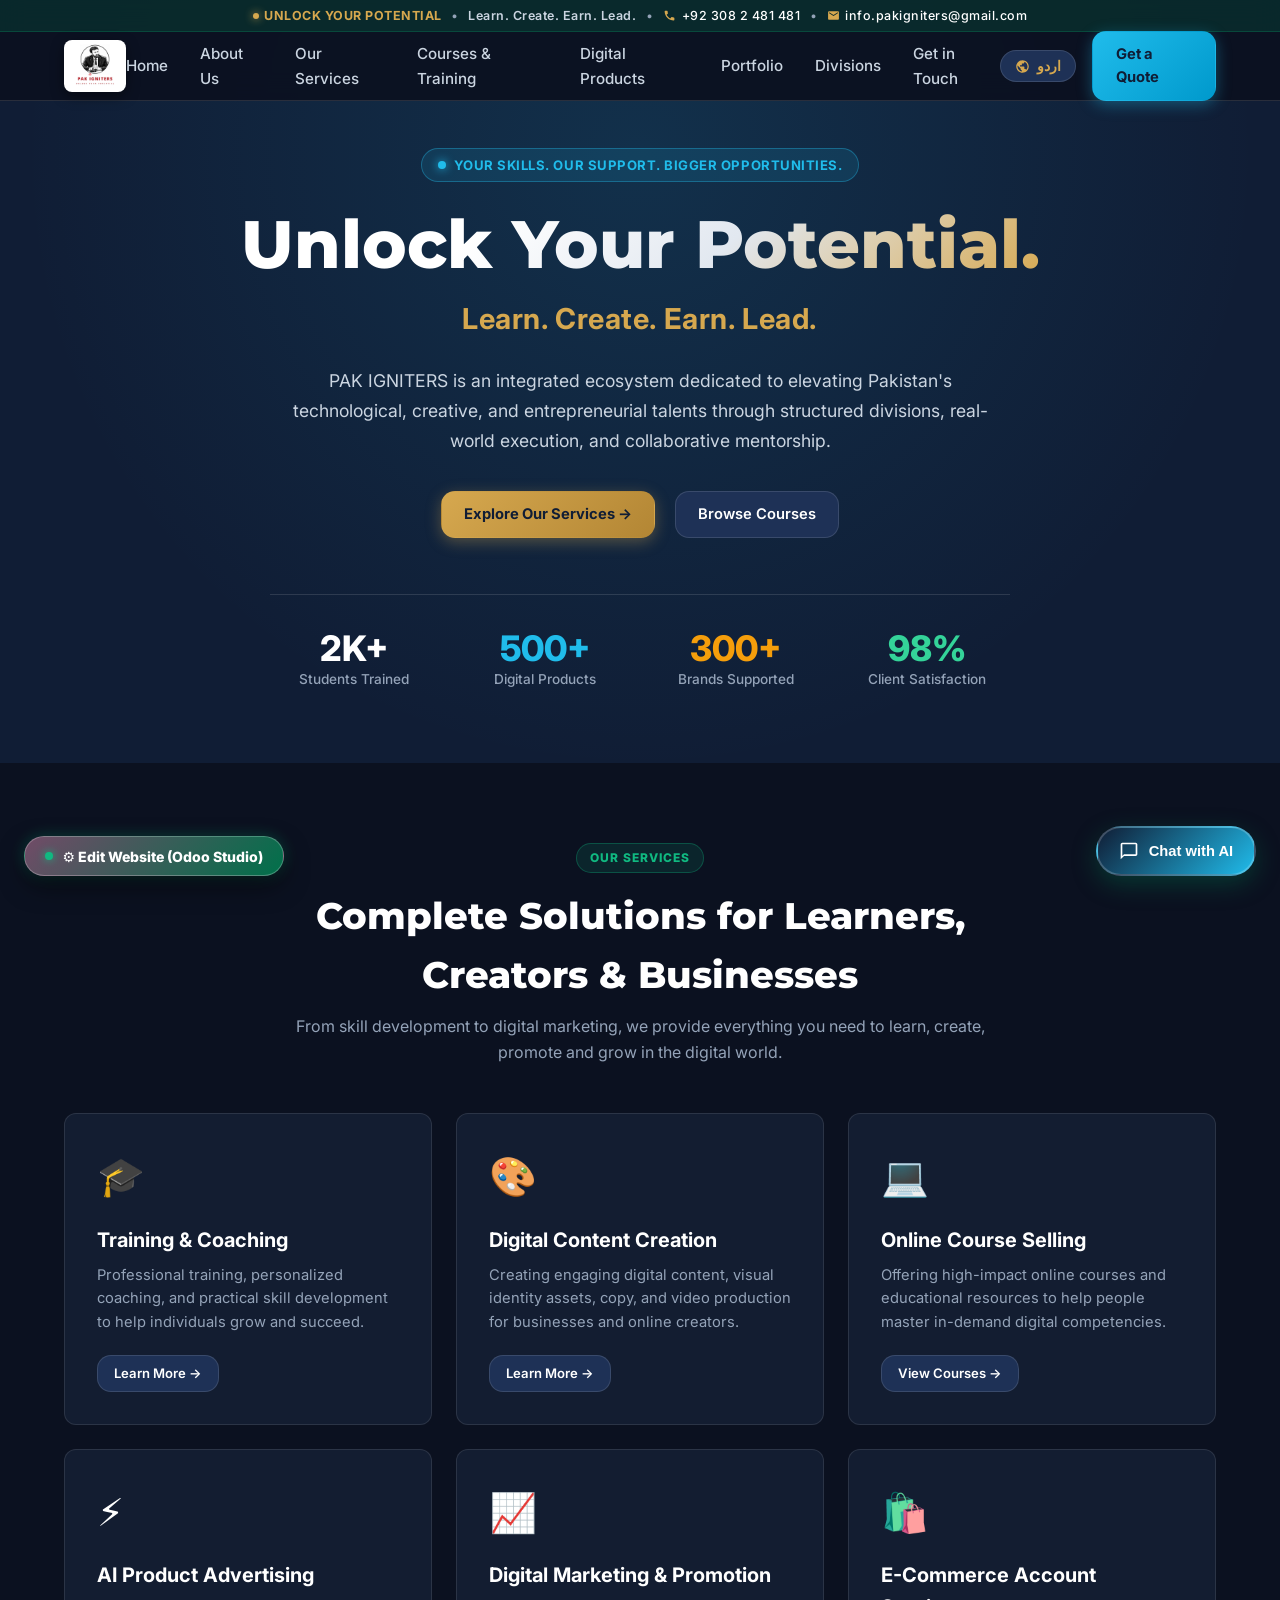
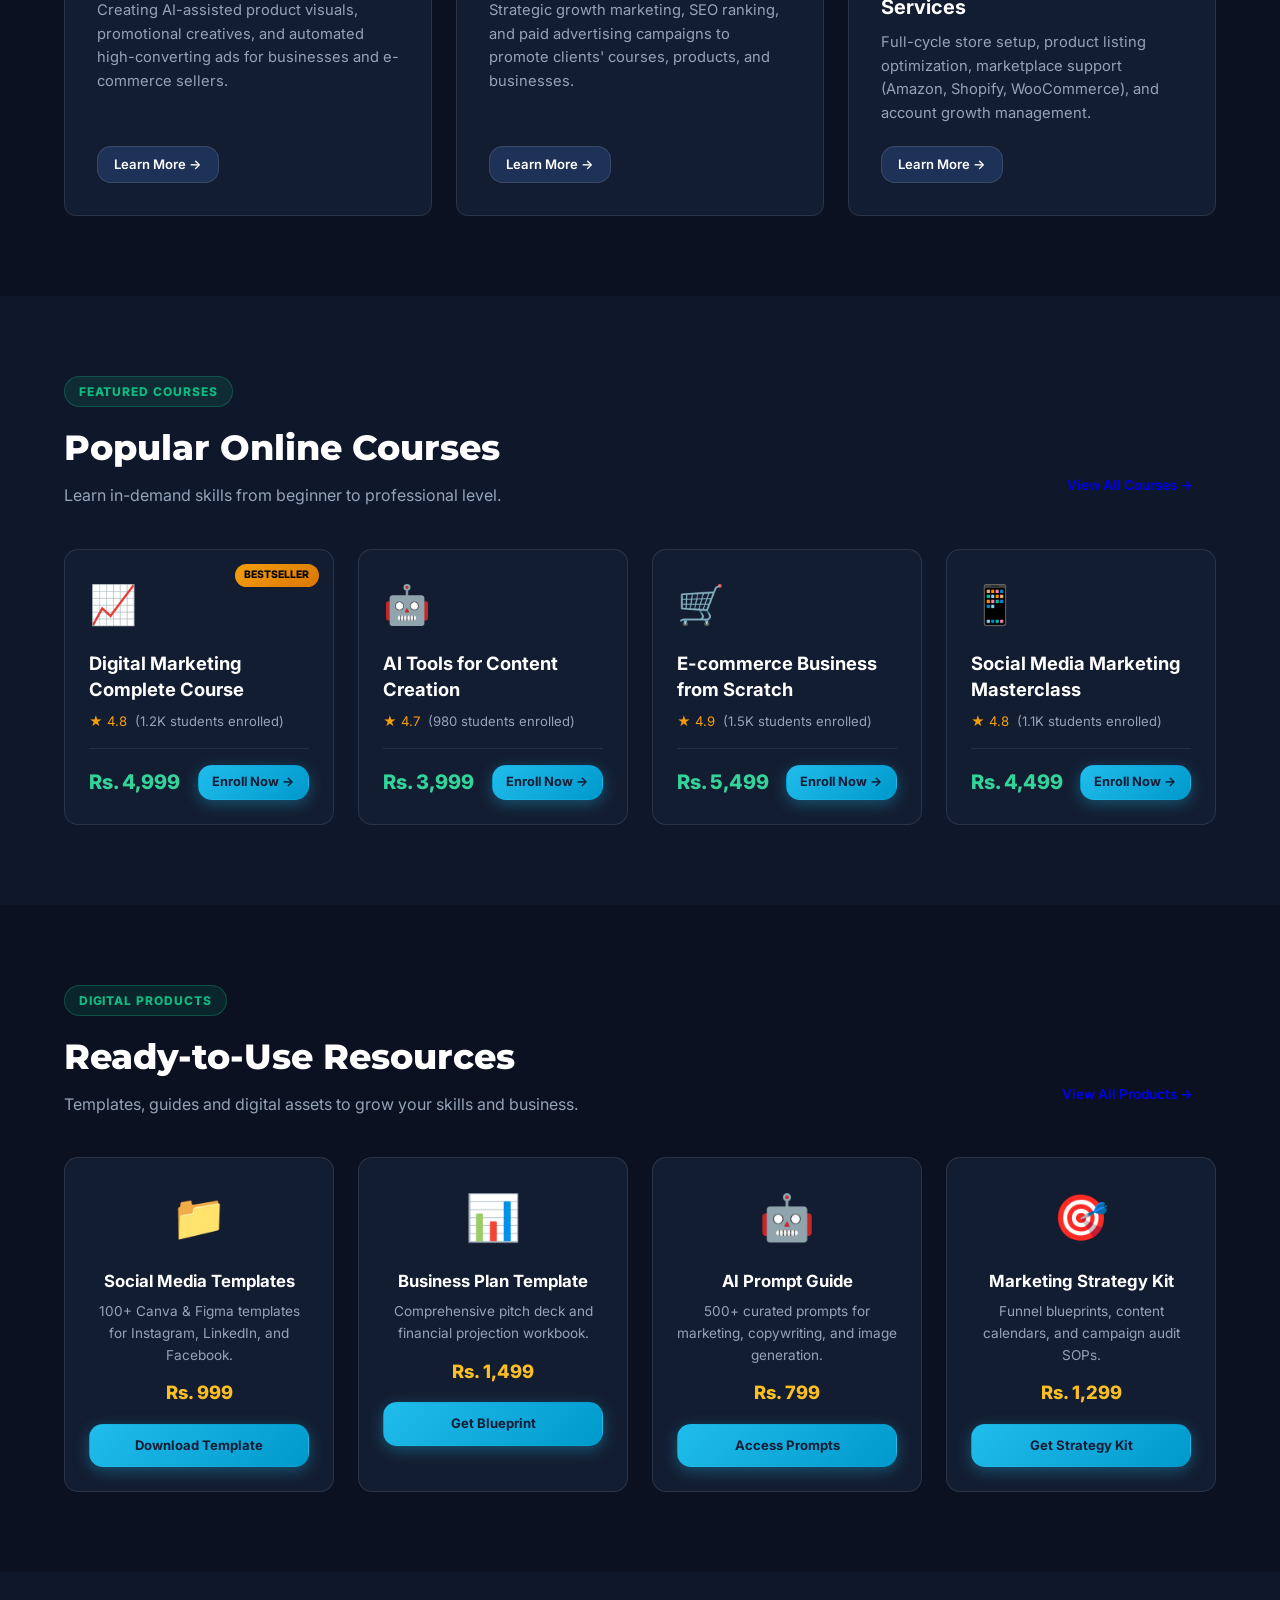
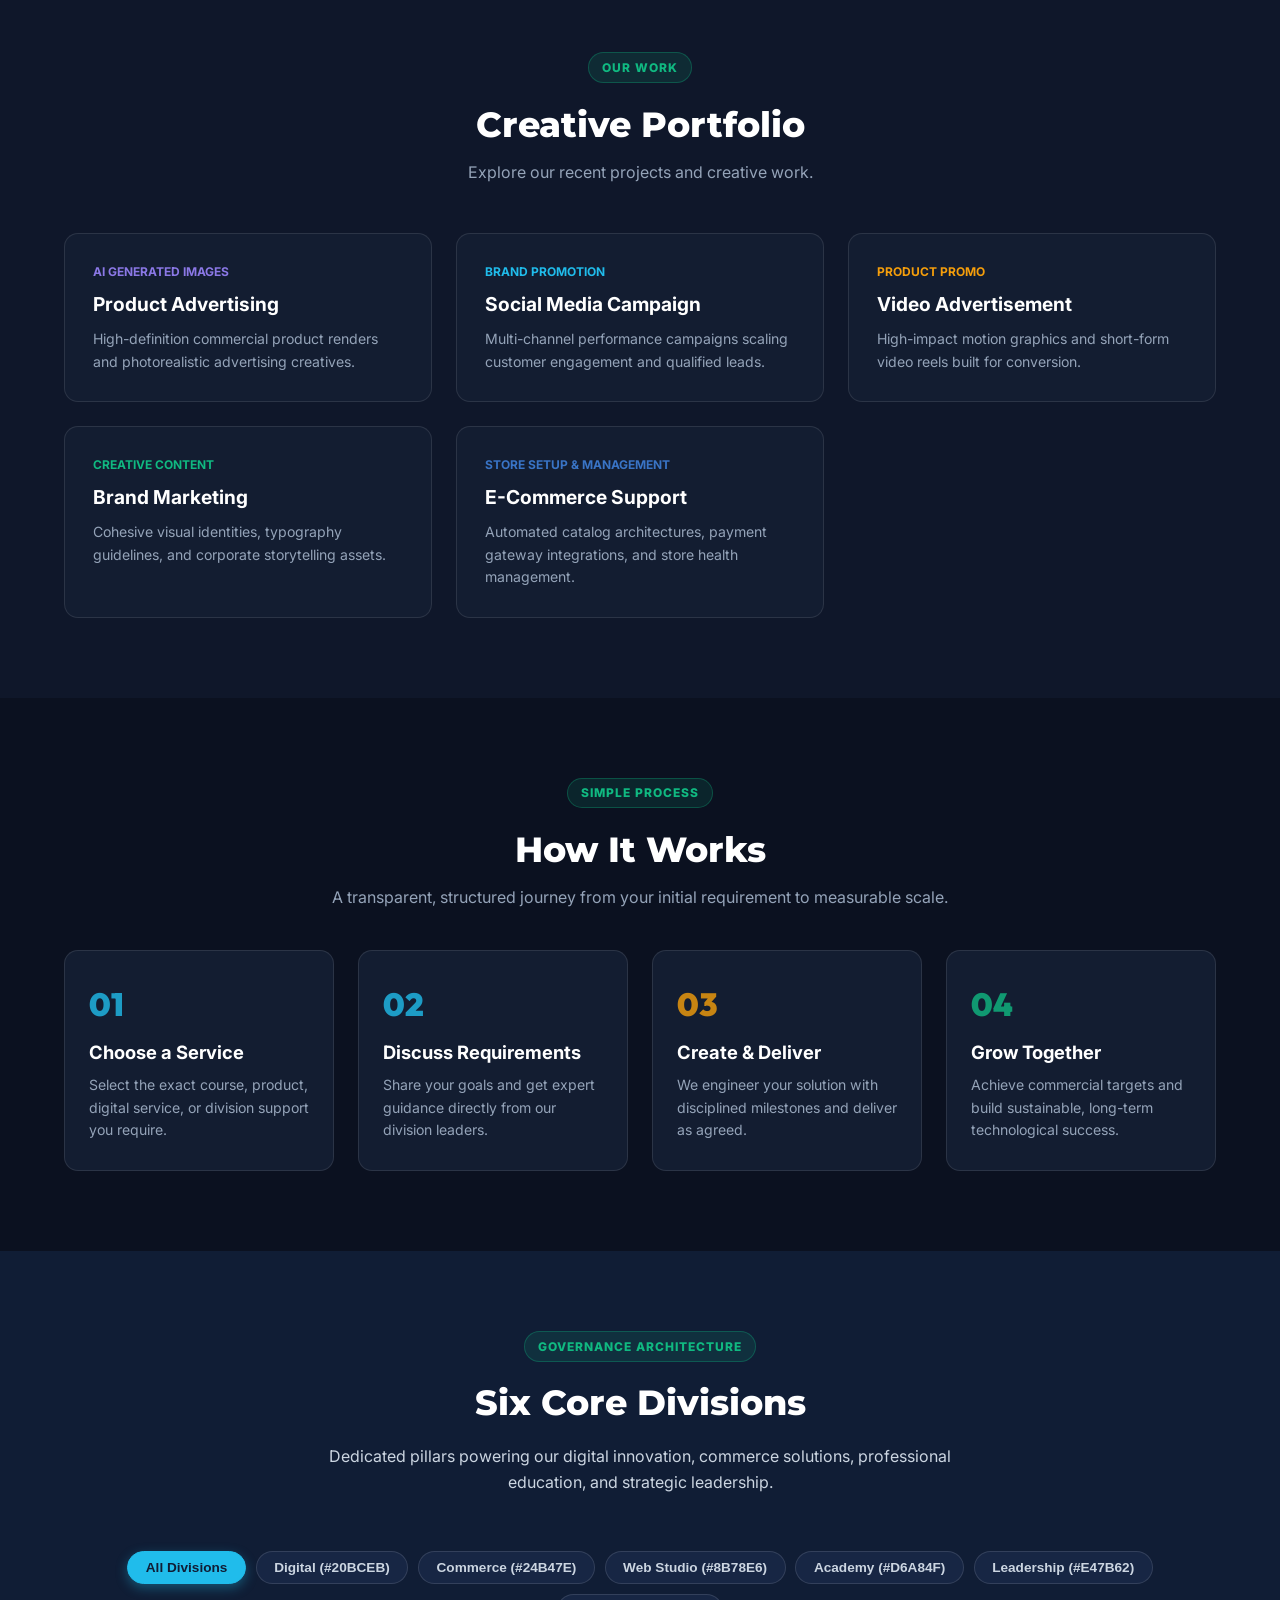
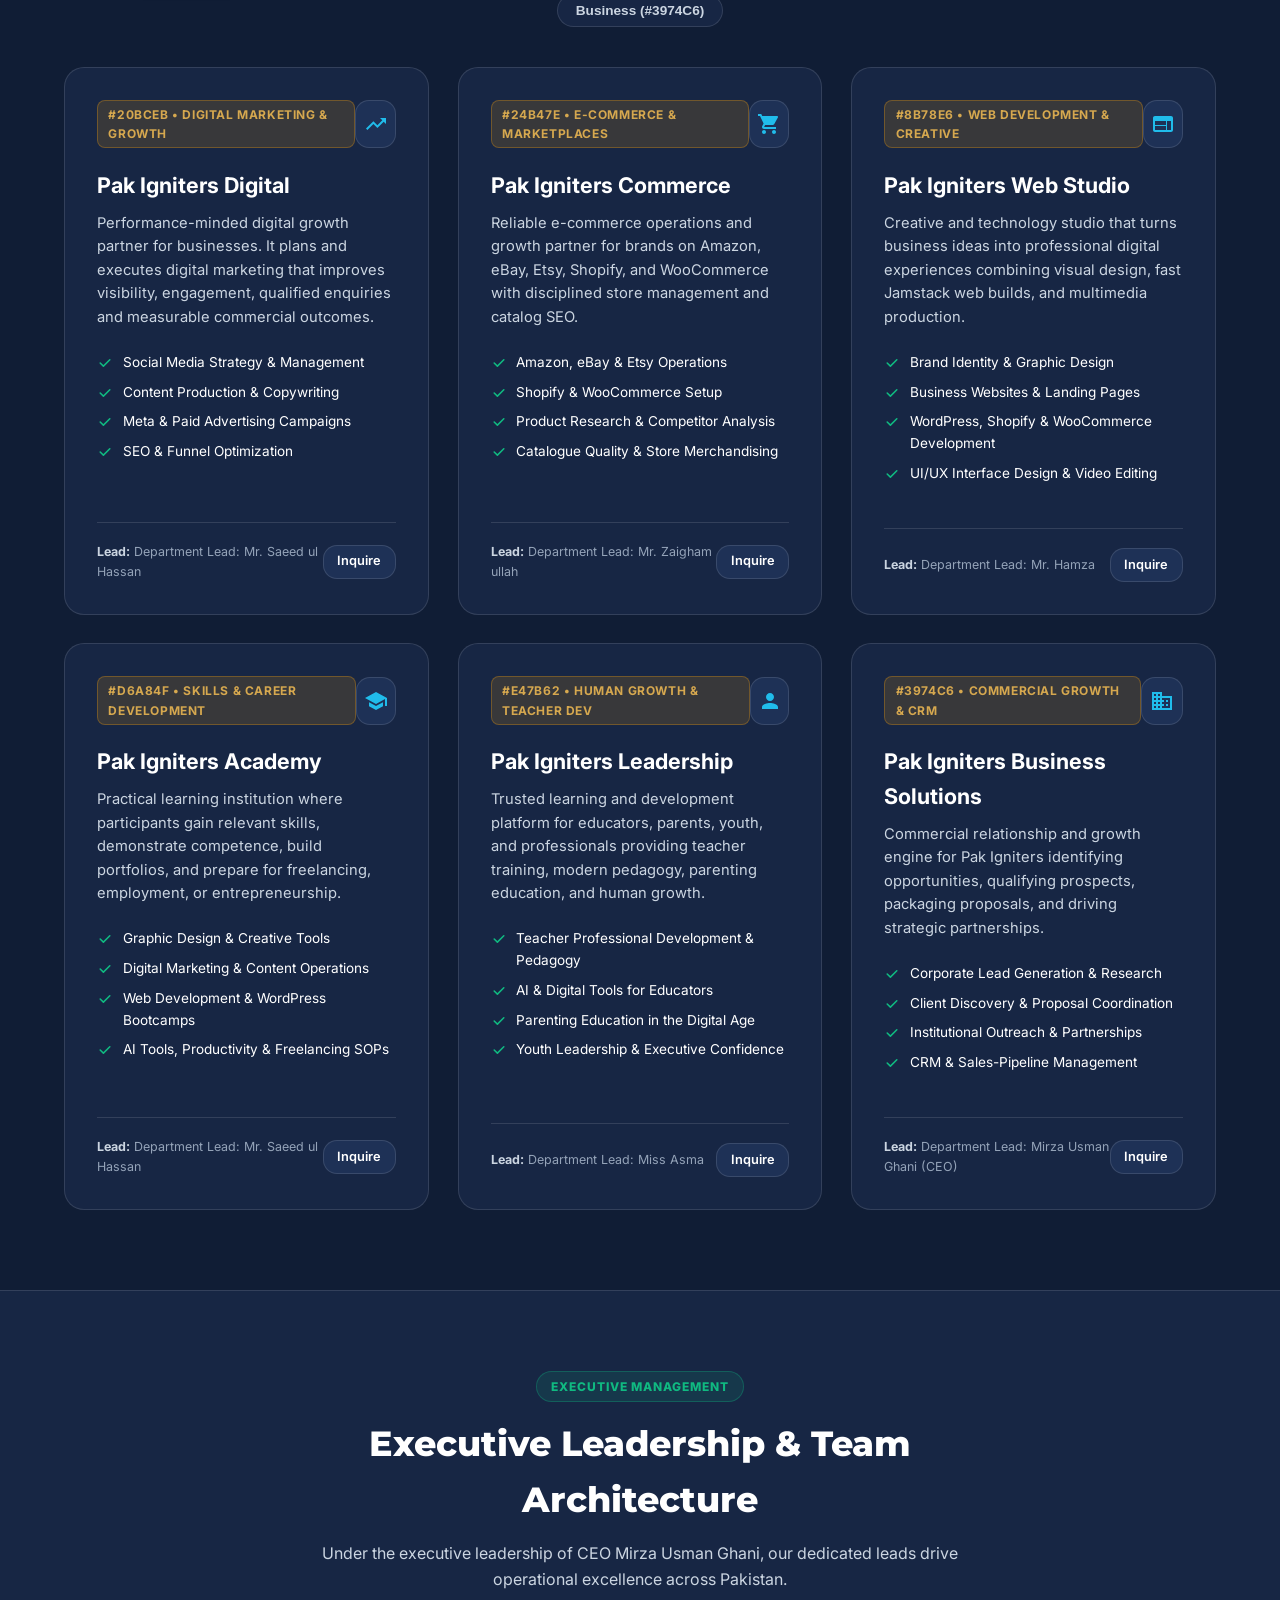
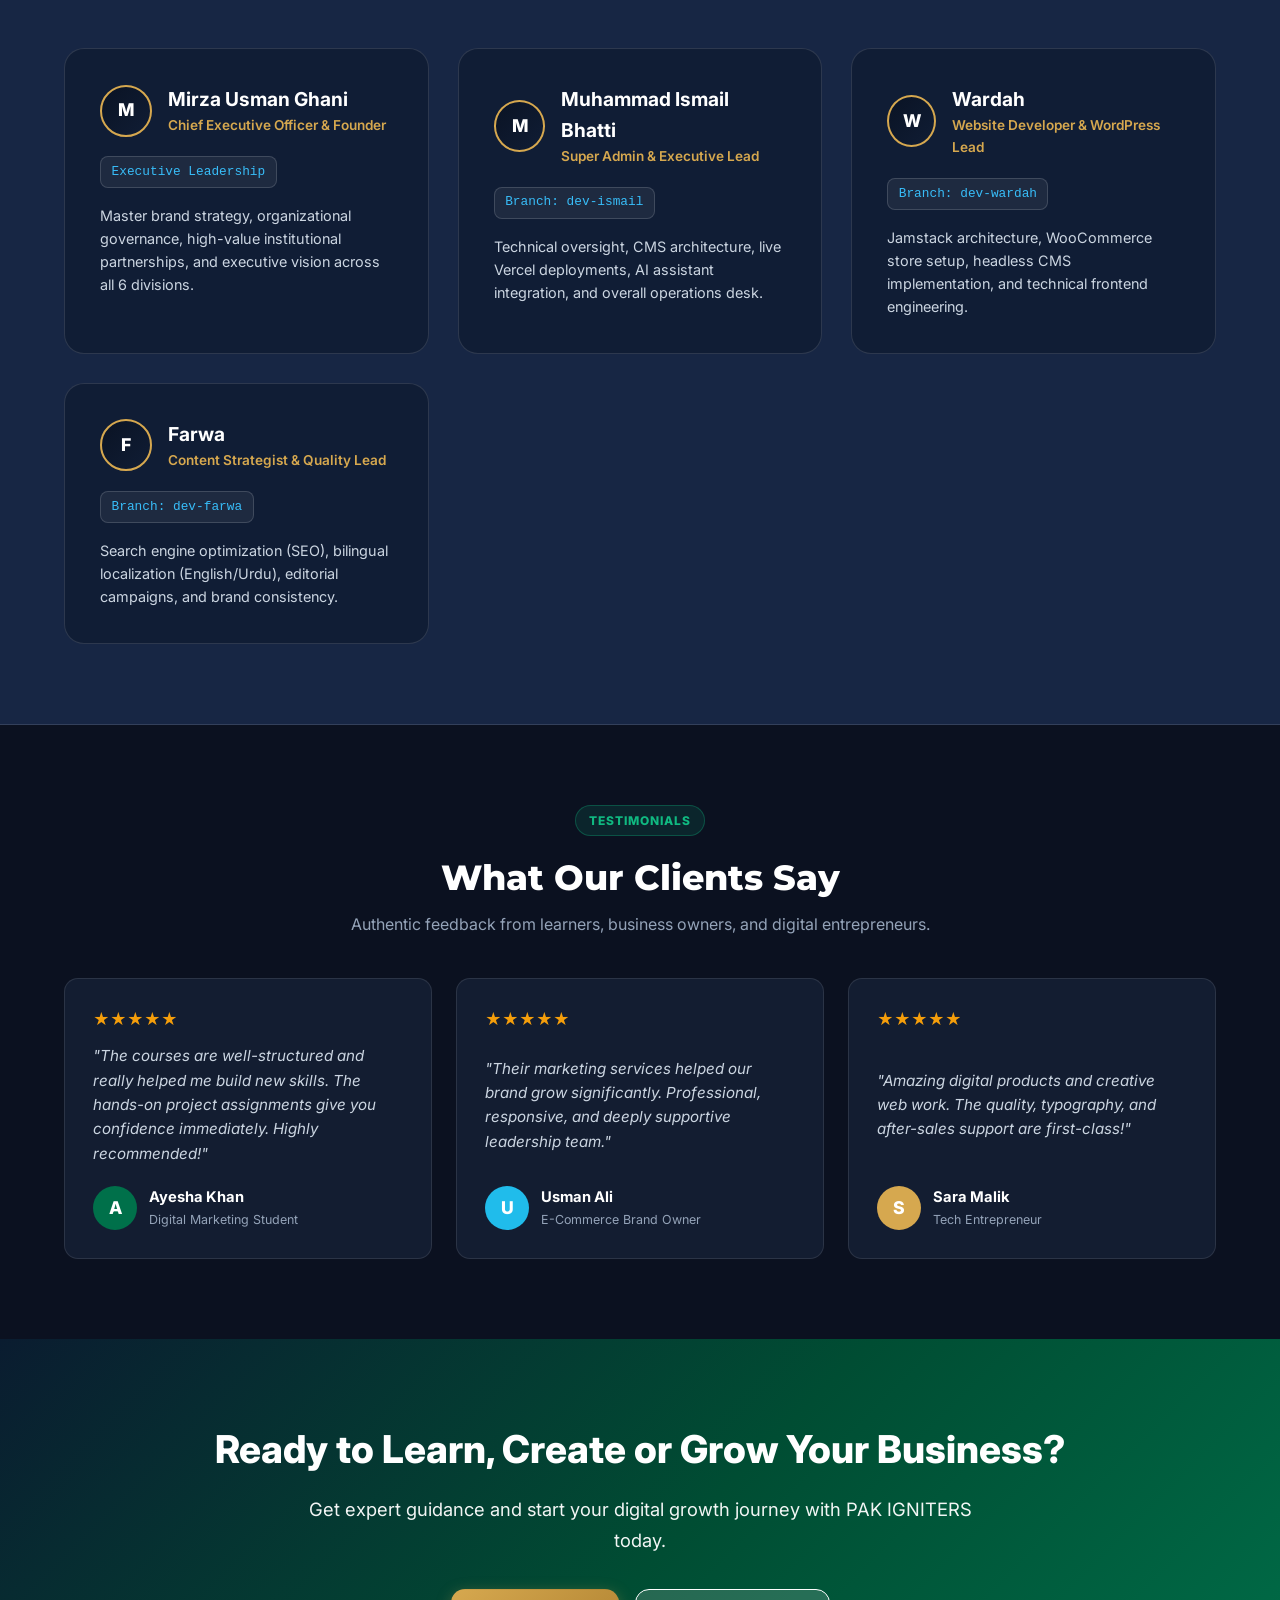
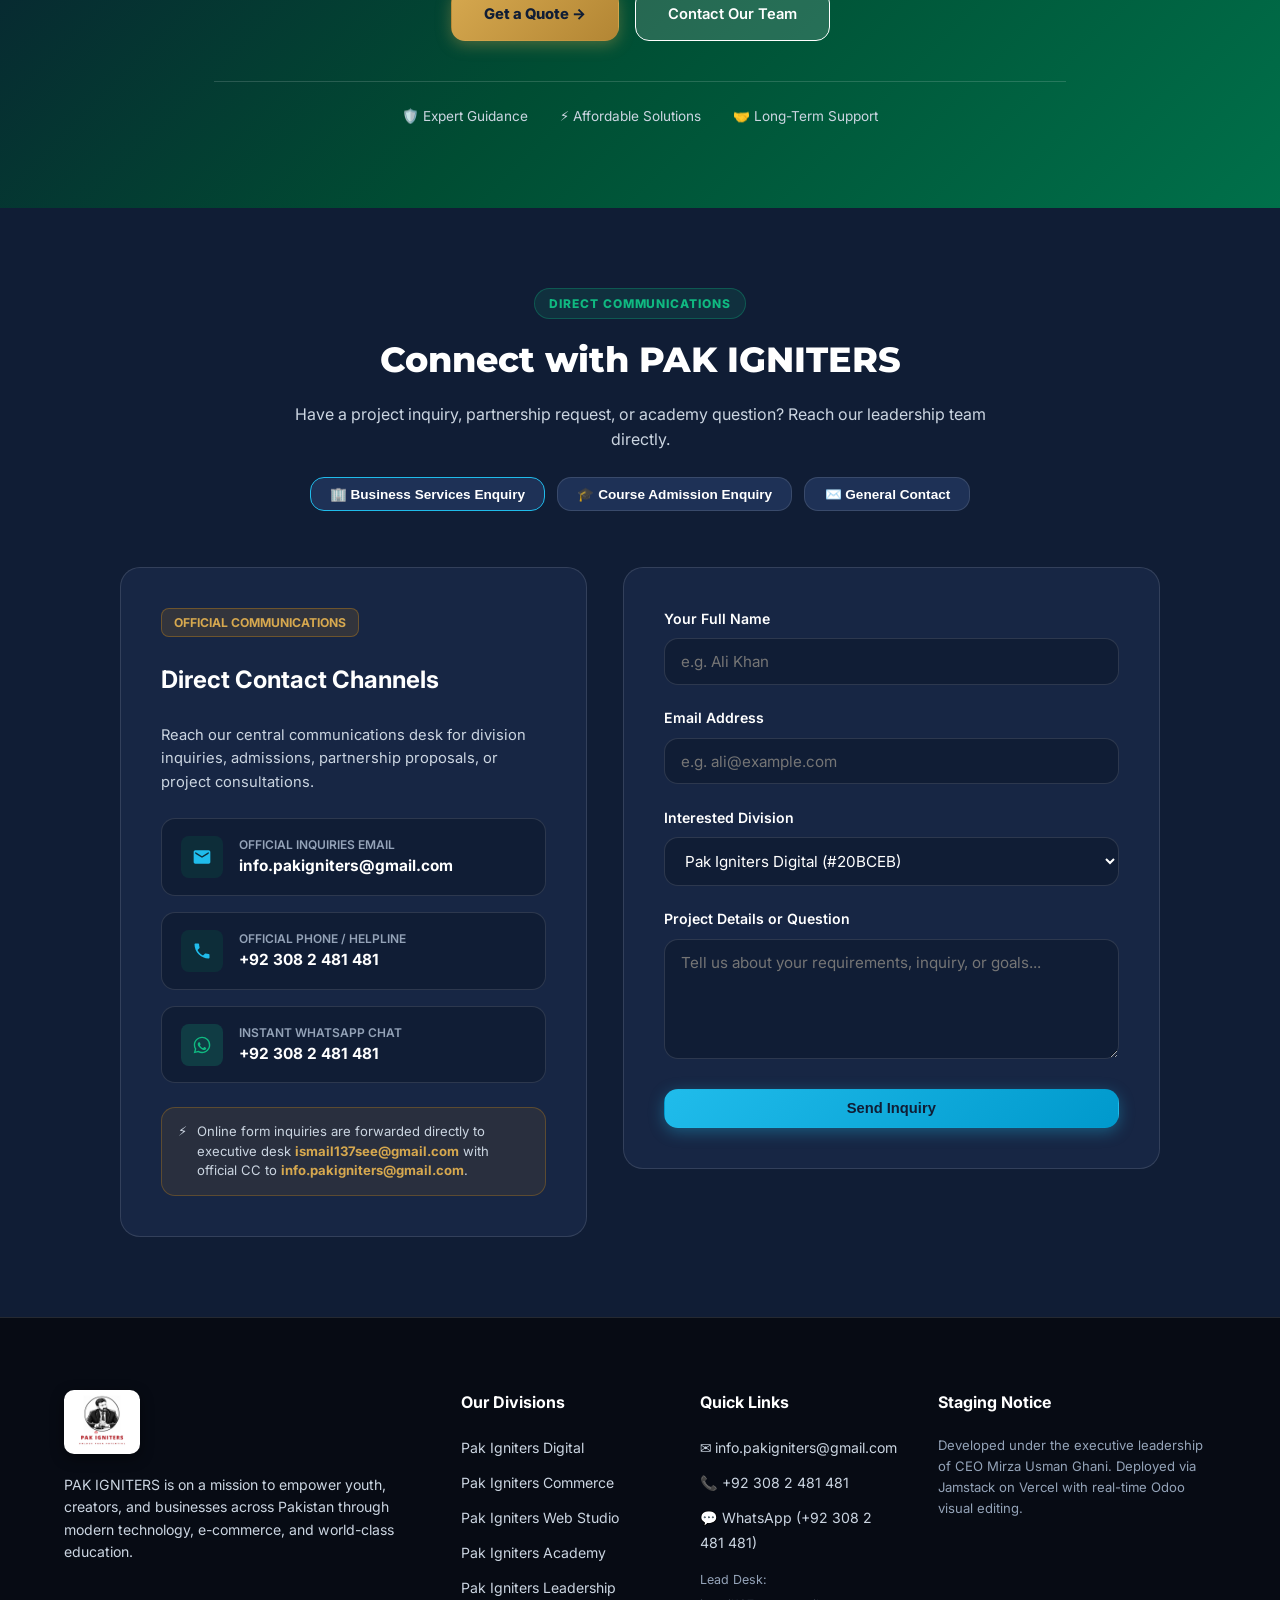
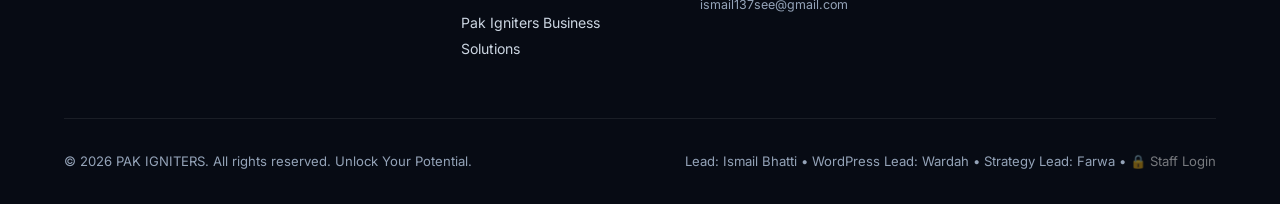
==== commit c7b8253f: "feat: complete brand guidelines, official 6 categories and divisions, SEO sitemap, and 3 enquiry rou" ====
--- a/index.html
+++ b/index.html
@@ -607,8 +607,15 @@
         <span class="section-eyebrow">DIRECT COMMUNICATIONS</span>
         <h2 class="section-title odoo-editable" data-i18n="contact.title">Connect with PAK IGNITERS</h2>
         <p class="section-subtitle odoo-editable" data-i18n="contact.subtitle">
-          Have a project inquiry, admission question, or partnership proposal? Reach our leadership team directly.
+          Have a business project inquiry, course admission question, or general message? Select your category below.
         </p>
+
+        <!-- Separate Enquiry Routes -->
+        <div style="display: flex; justify-content: center; gap: 0.75rem; flex-wrap: wrap; margin-top: 1.5rem;" id="enquiryTypeTabs">
+          <button type="button" class="btn btn-secondary active-enquiry-tab" data-enquiry="business" style="padding: 0.5rem 1.2rem; font-size: 0.85rem; border-color: var(--color-brand-cyan); color: #fff;">🏢 Business Services Enquiry</button>
+          <button type="button" class="btn btn-secondary" data-enquiry="course" style="padding: 0.5rem 1.2rem; font-size: 0.85rem;">🎓 Course Admission Enquiry</button>
+          <button type="button" class="btn btn-secondary" data-enquiry="general" style="padding: 0.5rem 1.2rem; font-size: 0.85rem;">✉️ General Contact</button>
+        </div>
       </div>
 
       <div class="contact-layout-grid">
@@ -664,6 +671,8 @@
           <div class="form-alert" id="formAlert"></div>
 
           <form id="contactForm" novalidate>
+            <input type="hidden" id="formEnquiryType" name="enquiry_type" value="Business Services Enquiry">
+
             <div class="form-group">
               <label class="form-label" for="formName" data-i18n="contact.form.nameLabel">Your Full Name</label>
               <input type="text" id="formName" name="name" class="form-control" required placeholder="e.g. Ali Khan" data-i18n="contact.form.namePlaceholder">
@@ -677,15 +686,23 @@
             <div class="form-group">
               <label class="form-label" for="formDivision" data-i18n="contact.form.divisionLabel">Interested Service / Division</label>
               <select id="formDivision" name="division" class="form-control" required>
-                <option value="" disabled selected>Select an option</option>
-                <option value="training">Training &amp; Coaching (Academy)</option>
-                <option value="content">Digital Content Creation (Studio)</option>
-                <option value="courses">Online Courses &amp; Certifications</option>
-                <option value="advertising">AI-Powered Product Advertising</option>
-                <option value="digital">Digital Marketing &amp; Promotion</option>
-                <option value="commerce">E-Commerce Store &amp; Marketplace Management</option>
-                <option value="leadership">Leadership &amp; Human Growth</option>
-                <option value="business">Business Solutions &amp; Partnerships</option>
+                <optgroup label="🏢 Business Services &amp; Divisions">
+                  <option value="Pak Igniters Digital (Digital Marketing & Growth)">Pak Igniters Digital (#20BCEB)</option>
+                  <option value="Pak Igniters Commerce (E-Commerce & Store Management)">Pak Igniters Commerce (#24B47E)</option>
+                  <option value="Pak Igniters Web Studio (Web Development & Creative)">Pak Igniters Web Studio (#8B78E6)</option>
+                  <option value="Pak Igniters Business Solutions (Partnerships & CRM)">Pak Igniters Business Solutions (#3974C6)</option>
+                </optgroup>
+                <optgroup label="🎓 Course &amp; Training Admissions">
+                  <option value="Pak Igniters Academy (Skills & Career Development)">Pak Igniters Academy (#D6A84F)</option>
+                  <option value="Pak Igniters Leadership (Human Growth & Pedagogy)">Pak Igniters Leadership (#E47B62)</option>
+                  <option value="Digital Marketing Complete Course (Rs. 4,999)">Digital Marketing Course Admission</option>
+                  <option value="AI Tools for Content Creation (Rs. 3,999)">AI Tools Course Admission</option>
+                  <option value="E-commerce Business from Scratch (Rs. 5,499)">E-Commerce Course Admission</option>
+                </optgroup>
+                <optgroup label="✉️ General Inquiries">
+                  <option value="General Corporate Inquiry">General Corporate Inquiry</option>
+                  <option value="Institutional Partnership Proposal">Institutional Partnership Proposal</option>
+                </optgroup>
               </select>
             </div>
 
--- a/css/style.css
+++ b/css/style.css
@@ -5,30 +5,46 @@
    ========================================================================== */
 
 :root {
-  /* Brand Color Palette */
-  --color-primary: #00704A;           /* Deep Emerald Green */
-  --color-primary-dark: #004D33;      /* Midnight Forest */
-  --color-primary-light: #0A9B67;     /* Bright Mint Green */
-  --color-accent-gold: #F59E0B;       /* Ignition Amber Gold */
-  --color-accent-flame: #EF4444;      /* Flame Red Accent */
+  /* Approved Brand Color Palette (Official Brief Nov 2026) */
+  --color-brand-midnight: #101D35;    /* Midnight Navy - Primary Brand Color */
+  --color-brand-cyan: #20BCEB;        /* Electric Cyan - Technology Accent */
+  --color-brand-gold: #D6A84F;        /* Premium Gold - Premium Accent */
+  --color-brand-white: #FFFFFF;       /* Neutral White */
+  --color-brand-ice: #F2F5F9;         /* Ice Grey - Light Background */
+  --color-brand-charcoal: #26364B;    /* Slate Charcoal - Body / Secondary Text */
+
+  /* Division Accent Colors (Controlled Highlights) */
+  --color-div-digital: #20BCEB;       /* Division 01 Digital - Electric Cyan */
+  --color-div-commerce: #24B47E;      /* Division 02 Commerce - Emerald Green */
+  --color-div-webstudio: #8B78E6;     /* Division 03 Web Studio - Royal Violet */
+  --color-div-academy: #D6A84F;       /* Division 04 Academy - Premium Gold */
+  --color-div-leadership: #E47B62;    /* Division 05 Leadership - Warm Coral */
+  --color-div-business: #3974C6;      /* Division 06 Business Solutions - Executive Blue */
+
+  /* System UI Color Mappings */
+  --color-primary: #101D35;           /* Midnight Navy */
+  --color-primary-dark: #0A1324;      /* Deep Midnight */
+  --color-primary-light: #20BCEB;     /* Electric Cyan */
+  --color-accent-gold: #D6A84F;       /* Premium Gold */
+  --color-accent-flame: #EF4444;      /* Spark Accent */
   
-  /* Neutral Dark Theme Foundations */
-  --bg-main: #0B1120;                 /* Deep Space Navy */
-  --bg-surface: #131D31;              /* Polished Card Surface */
-  --bg-surface-elevated: #1E293B;     /* Elevated Card Surface */
-  --border-color: rgba(255, 255, 255, 0.1);
-  --border-accent: rgba(245, 158, 11, 0.35);
+  /* Neutral Theme Foundations */
+  --bg-main: #101D35;                 /* Midnight Navy Primary Background */
+  --bg-surface: #172644;              /* Midnight Surface Card */
+  --bg-surface-elevated: #1E3156;     /* Elevated Card Surface */
+  --border-color: rgba(255, 255, 255, 0.12);
+  --border-accent: rgba(32, 188, 235, 0.35);
 
   /* Typography Colors */
-  --text-primary: #F8FAFC;
-  --text-secondary: #94A3B8;
-  --text-muted: #64748B;
-  --text-highlight: #FDE68A;
-
-  /* Typography Families */
+  --text-primary: #FFFFFF;
+  --text-secondary: #CBD5E1;
+  --text-muted: #94A3B8;
+  --text-highlight: #D6A84F;
+
+  /* Typography Families (Montserrat for Headings, Inter for Body, Noto Nastaliq Urdu for Urdu) */
   --font-en: 'Inter', system-ui, -apple-system, BlinkMacSystemFont, 'Segoe UI', Roboto, sans-serif;
-  --font-heading: 'Outfit', 'Inter', sans-serif;
-  --font-ur: 'Noto Nastaliq Urdu', 'Jameel Noori Nastaleeq', 'Noto Sans Arabic', Tahoma, sans-serif;
+  --font-heading: 'Montserrat', 'Inter', sans-serif;
+  --font-ur: 'Noto Nastaliq Urdu', 'Noto Sans Arabic', Tahoma, sans-serif;
 
   /* Layout Spacing */
   --max-width: 1200px;
@@ -356,15 +372,17 @@
 }
 
 .btn-primary {
-  background: linear-gradient(135deg, var(--color-primary), var(--color-primary-light));
-  color: #FFFFFF;
-  box-shadow: 0 4px 15px rgba(0, 112, 74, 0.3);
+  background: linear-gradient(135deg, var(--color-brand-cyan), #0099cc);
+  color: #101D35;
+  font-weight: 700;
+  box-shadow: 0 4px 15px rgba(32, 188, 235, 0.35);
 }
 
 .btn-primary:hover {
-  background: linear-gradient(135deg, var(--color-primary-light), var(--color-primary));
-  box-shadow: 0 6px 20px rgba(10, 155, 103, 0.45);
+  background: linear-gradient(135deg, #38c6ee, var(--color-brand-cyan));
+  box-shadow: 0 6px 20px rgba(32, 188, 235, 0.55);
   transform: translateY(-2px);
+  color: #101D35;
 }
 
 .btn-secondary {
@@ -375,21 +393,22 @@
 
 .btn-secondary:hover {
   background: var(--bg-surface);
-  border-color: var(--color-accent-gold);
-  color: var(--color-accent-gold);
+  border-color: var(--color-brand-gold);
+  color: var(--color-brand-gold);
   transform: translateY(-2px);
 }
 
 .btn-accent {
-  background: linear-gradient(135deg, var(--color-accent-gold), #D97706);
-  color: #0B1120;
+  background: linear-gradient(135deg, var(--color-brand-gold), #b38634);
+  color: #101D35;
   font-weight: 700;
-  box-shadow: 0 4px 15px rgba(245, 158, 11, 0.35);
+  box-shadow: 0 4px 15px rgba(214, 168, 79, 0.35);
 }
 
 .btn-accent:hover {
   filter: brightness(1.1);
   transform: translateY(-2px);
+  color: #101D35;
 }
 
 /* Mobile Hamburger */
@@ -416,7 +435,7 @@
   padding-top: calc(var(--header-total-height) + 3rem);
   padding-bottom: 4.5rem;
   overflow: hidden;
-  background: radial-gradient(circle at 50% 20%, rgba(0, 112, 74, 0.15) 0%, rgba(11, 17, 32, 0) 70%);
+  background: radial-gradient(circle at 50% 20%, rgba(32, 188, 235, 0.12) 0%, rgba(16, 29, 53, 0) 70%), var(--bg-main);
 }
 
 .hero-content {
@@ -429,22 +448,23 @@
   display: inline-flex;
   align-items: center;
   gap: 0.5rem;
-  background: rgba(0, 112, 74, 0.18);
-  border: 1px solid rgba(10, 155, 103, 0.4);
-  color: #34D399;
+  background: rgba(32, 188, 235, 0.12);
+  border: 1px solid rgba(32, 188, 235, 0.35);
+  color: var(--color-brand-cyan);
   padding: 0.35rem 1rem;
   border-radius: var(--radius-full);
   font-size: 0.82rem;
-  font-weight: 600;
+  font-weight: 700;
   margin-bottom: 1.5rem;
+  letter-spacing: 0.04em;
 }
 
 .badge-pulse {
   width: 8px;
   height: 8px;
-  background: #34D399;
+  background: var(--color-brand-cyan);
   border-radius: 50%;
-  box-shadow: 0 0 10px #34D399;
+  box-shadow: 0 0 10px var(--color-brand-cyan);
   animation: pulseAnimation 2s infinite;
 }
 
@@ -494,9 +514,9 @@
 
 .hero-stats-row {
   display: grid;
-  grid-template-columns: repeat(3, 1fr);
+  grid-template-columns: repeat(4, 1fr);
   gap: 1.5rem;
-  max-width: 640px;
+  max-width: 740px;
   margin: 0 auto;
   padding-top: 2rem;
   border-top: 1px solid var(--border-color);
@@ -574,10 +594,11 @@
 }
 
 .division-tab-btn.active {
-  background: var(--color-primary);
-  color: #FFFFFF;
-  border-color: var(--color-primary-light);
-  box-shadow: 0 4px 12px rgba(0, 112, 74, 0.4);
+  background: var(--color-brand-cyan);
+  color: #101D35;
+  font-weight: 700;
+  border-color: var(--color-brand-cyan);
+  box-shadow: 0 4px 12px rgba(32, 188, 235, 0.35);
 }
 
 /* Division Cards Grid */
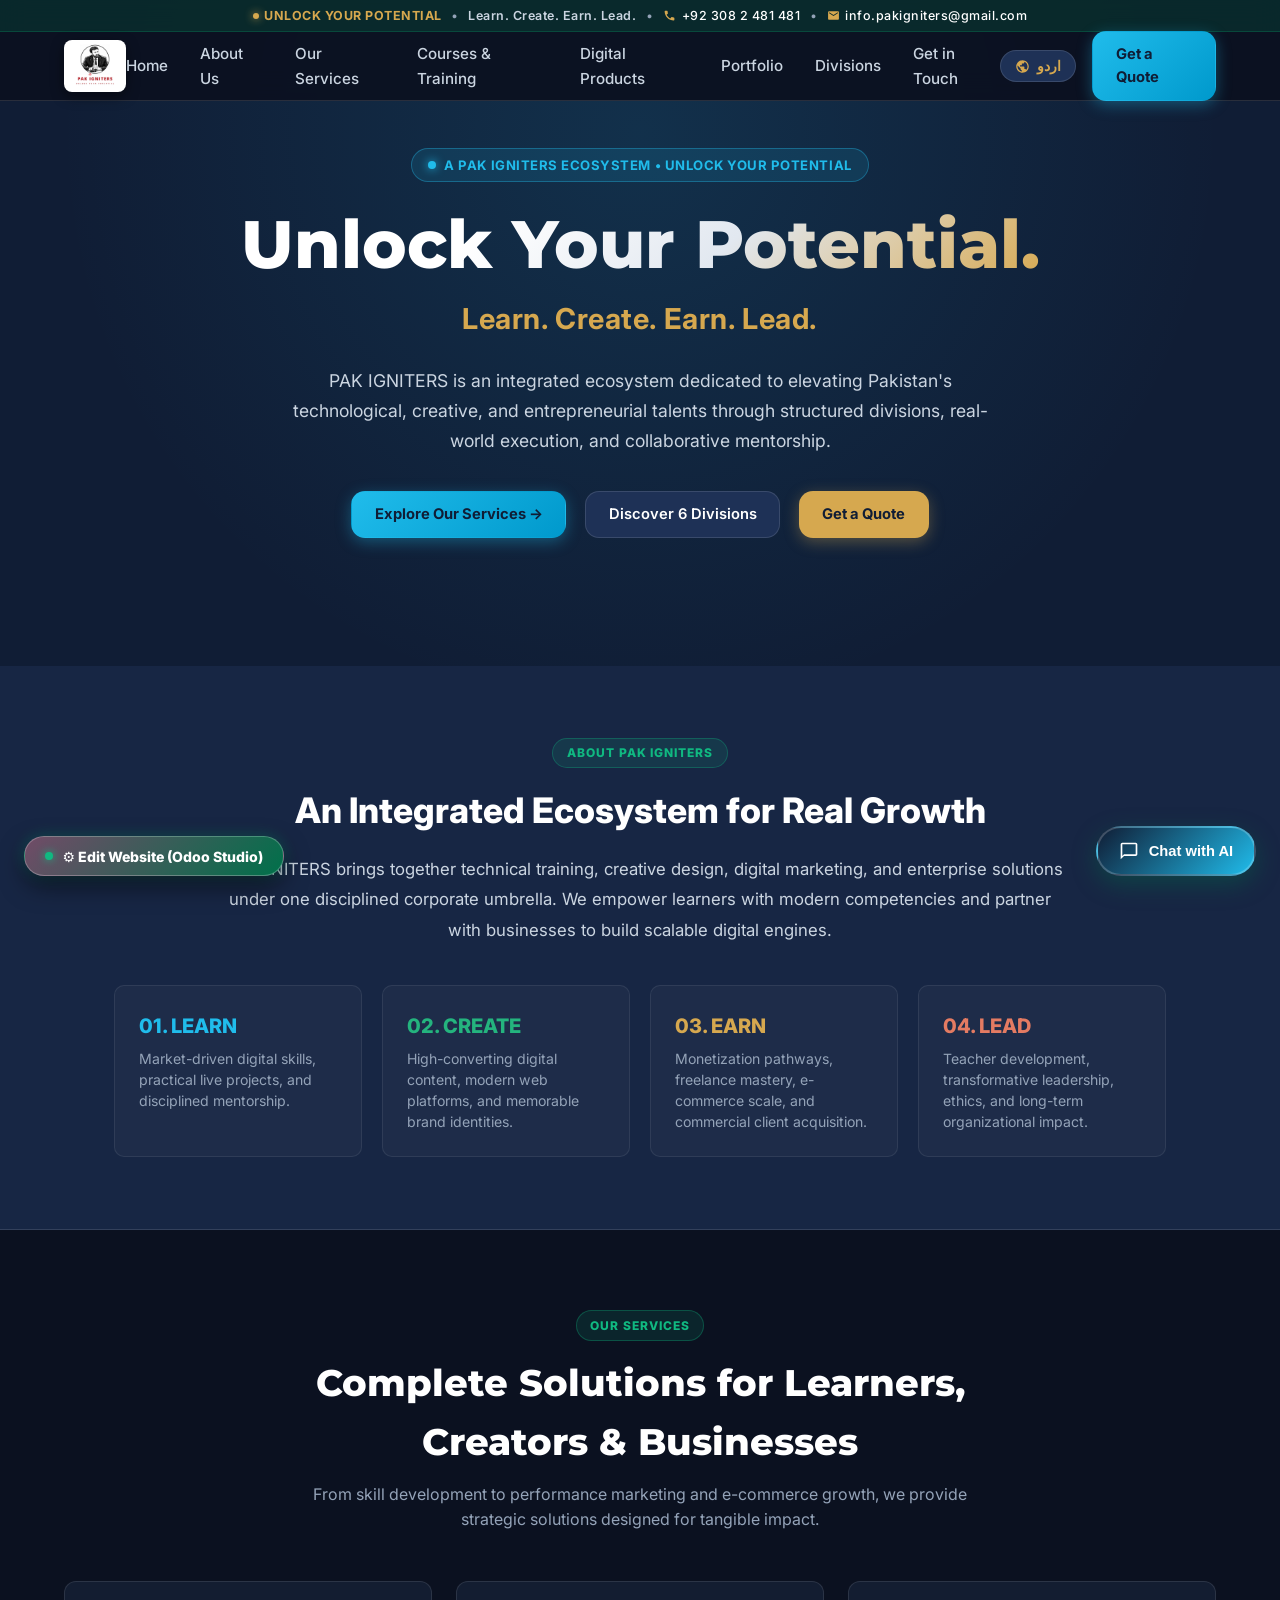
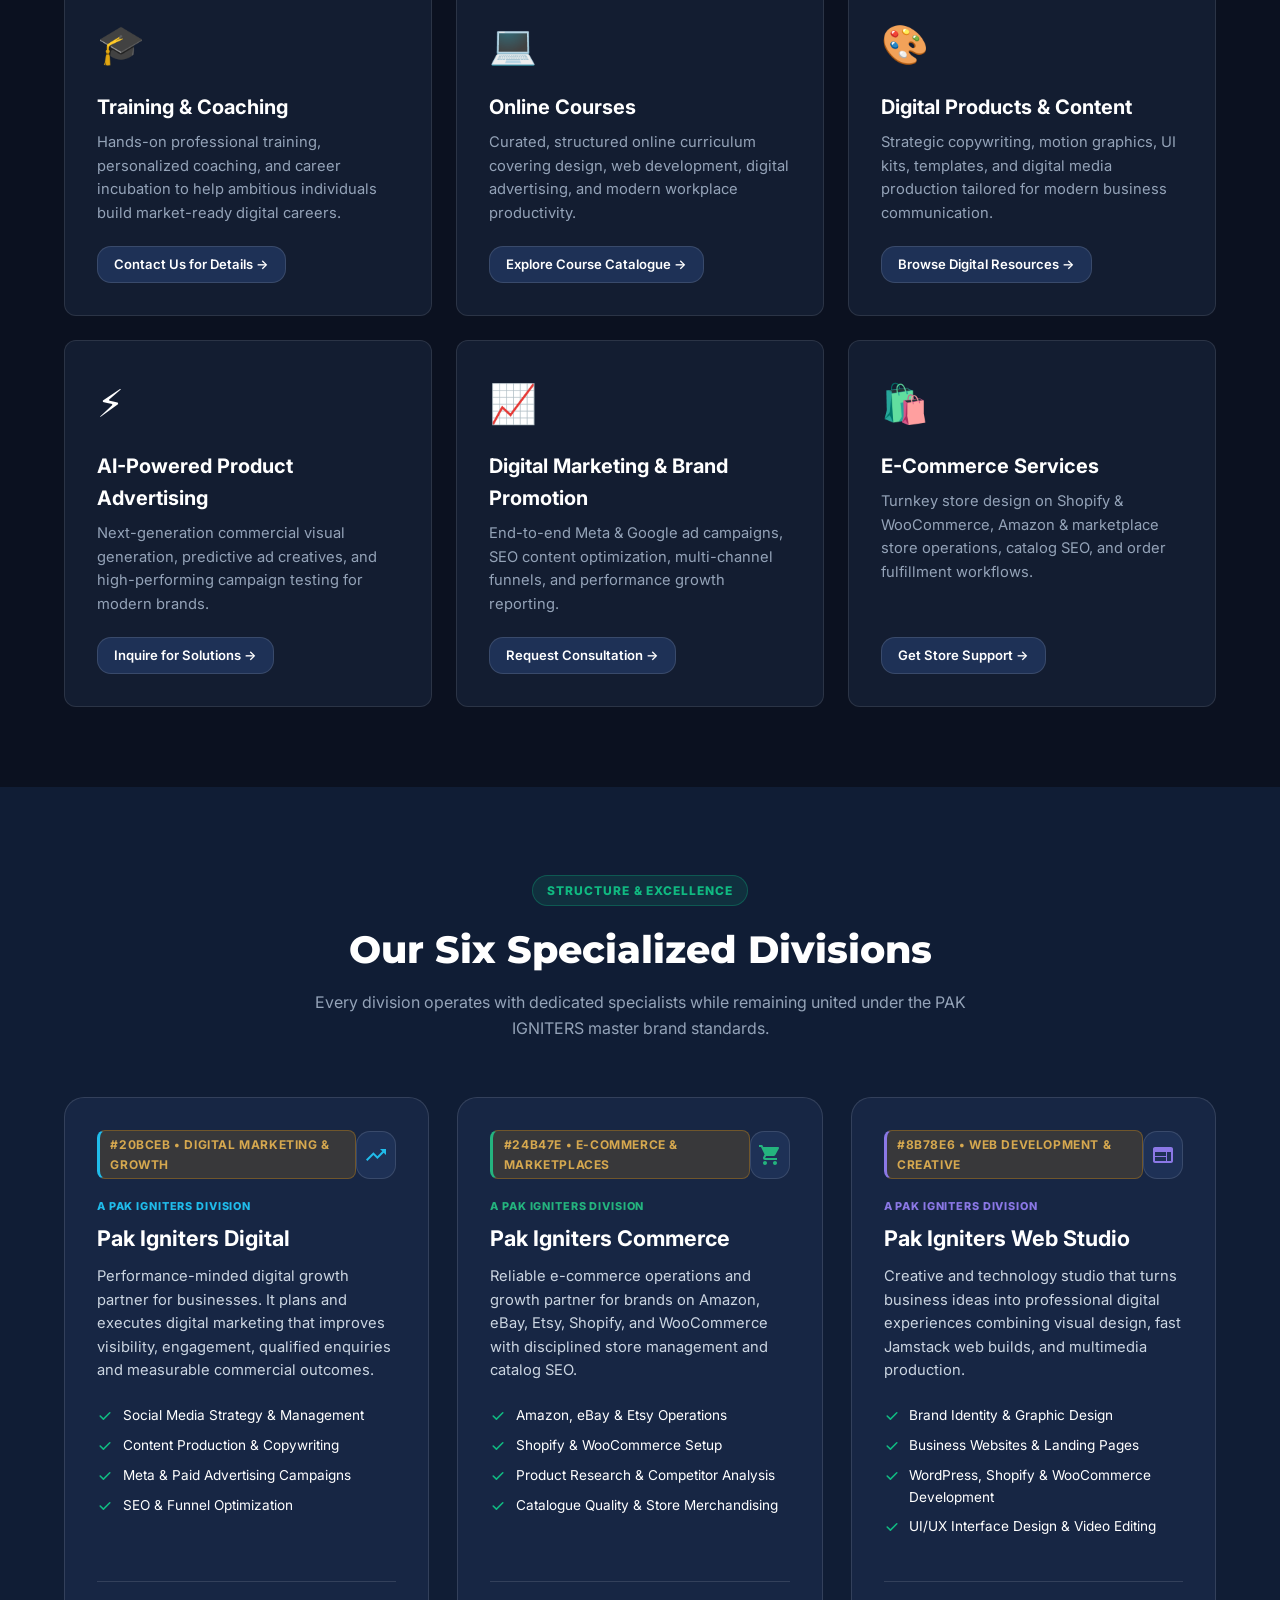
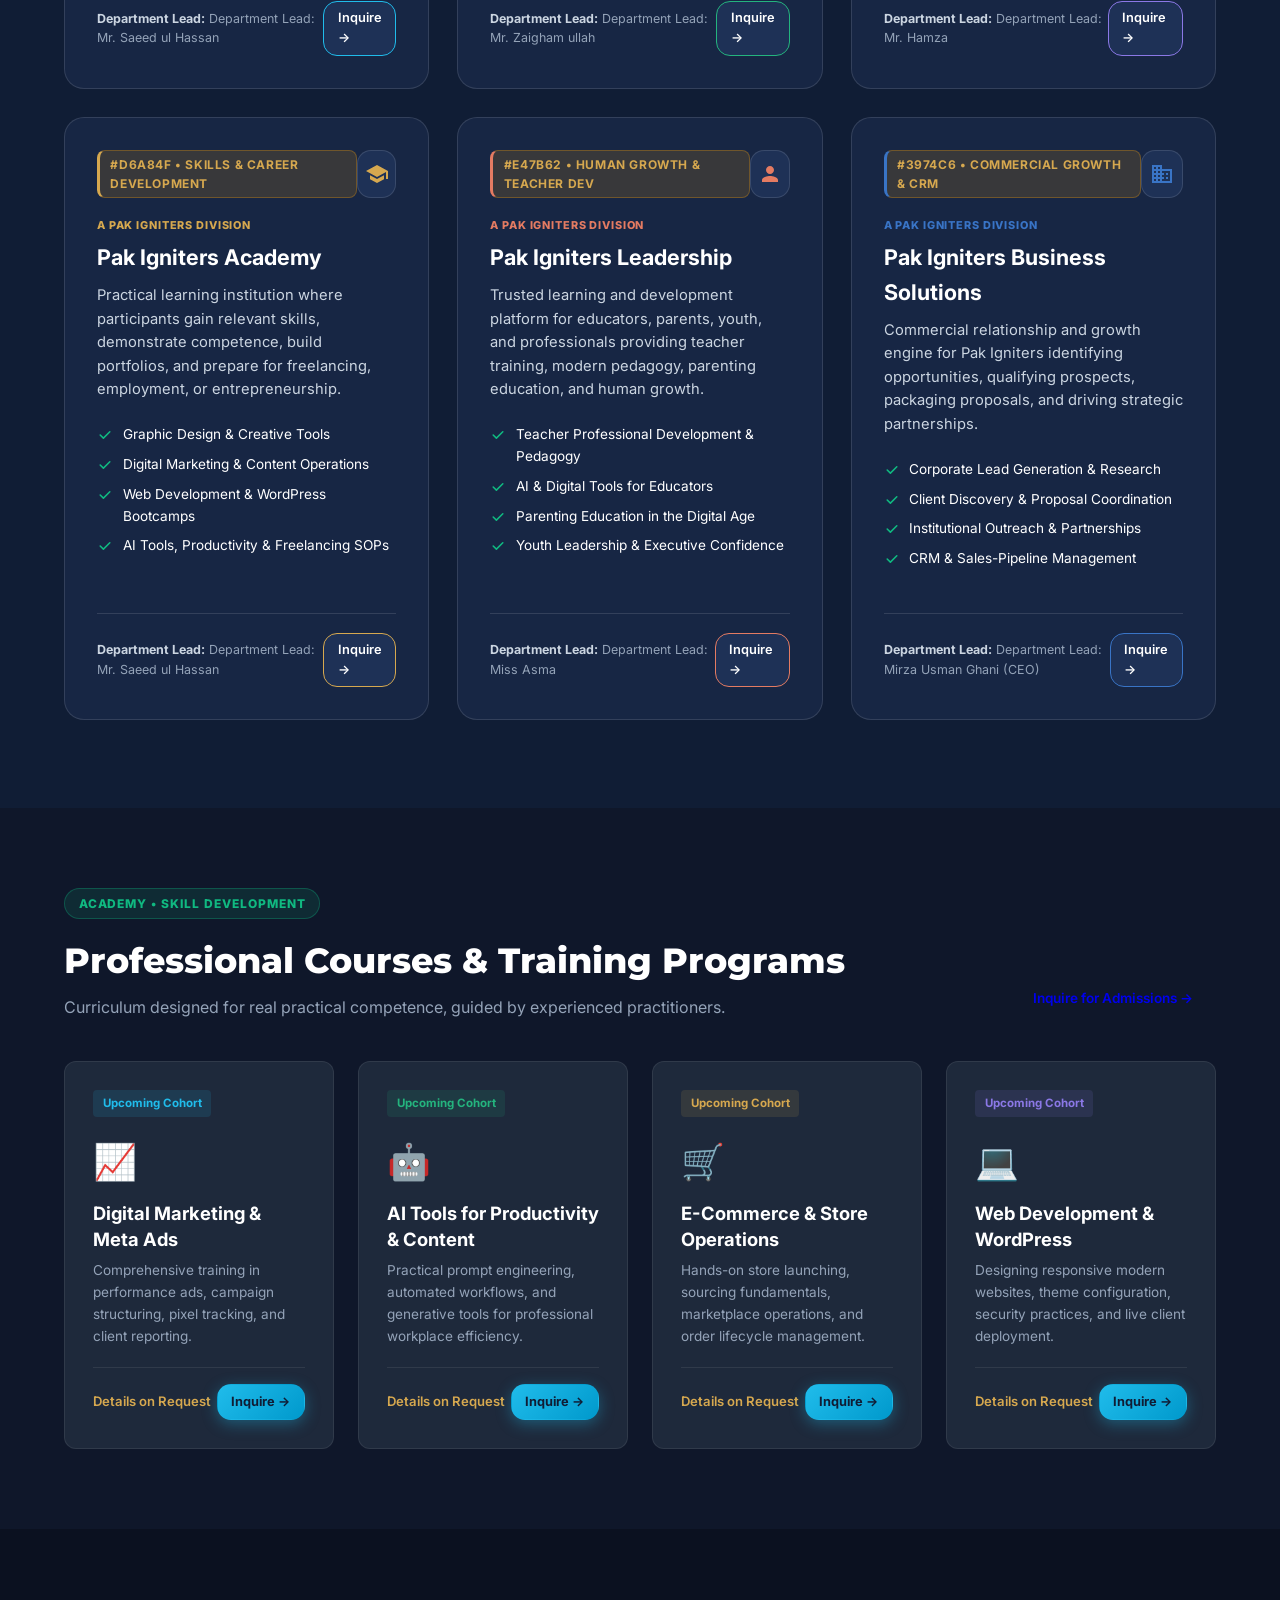
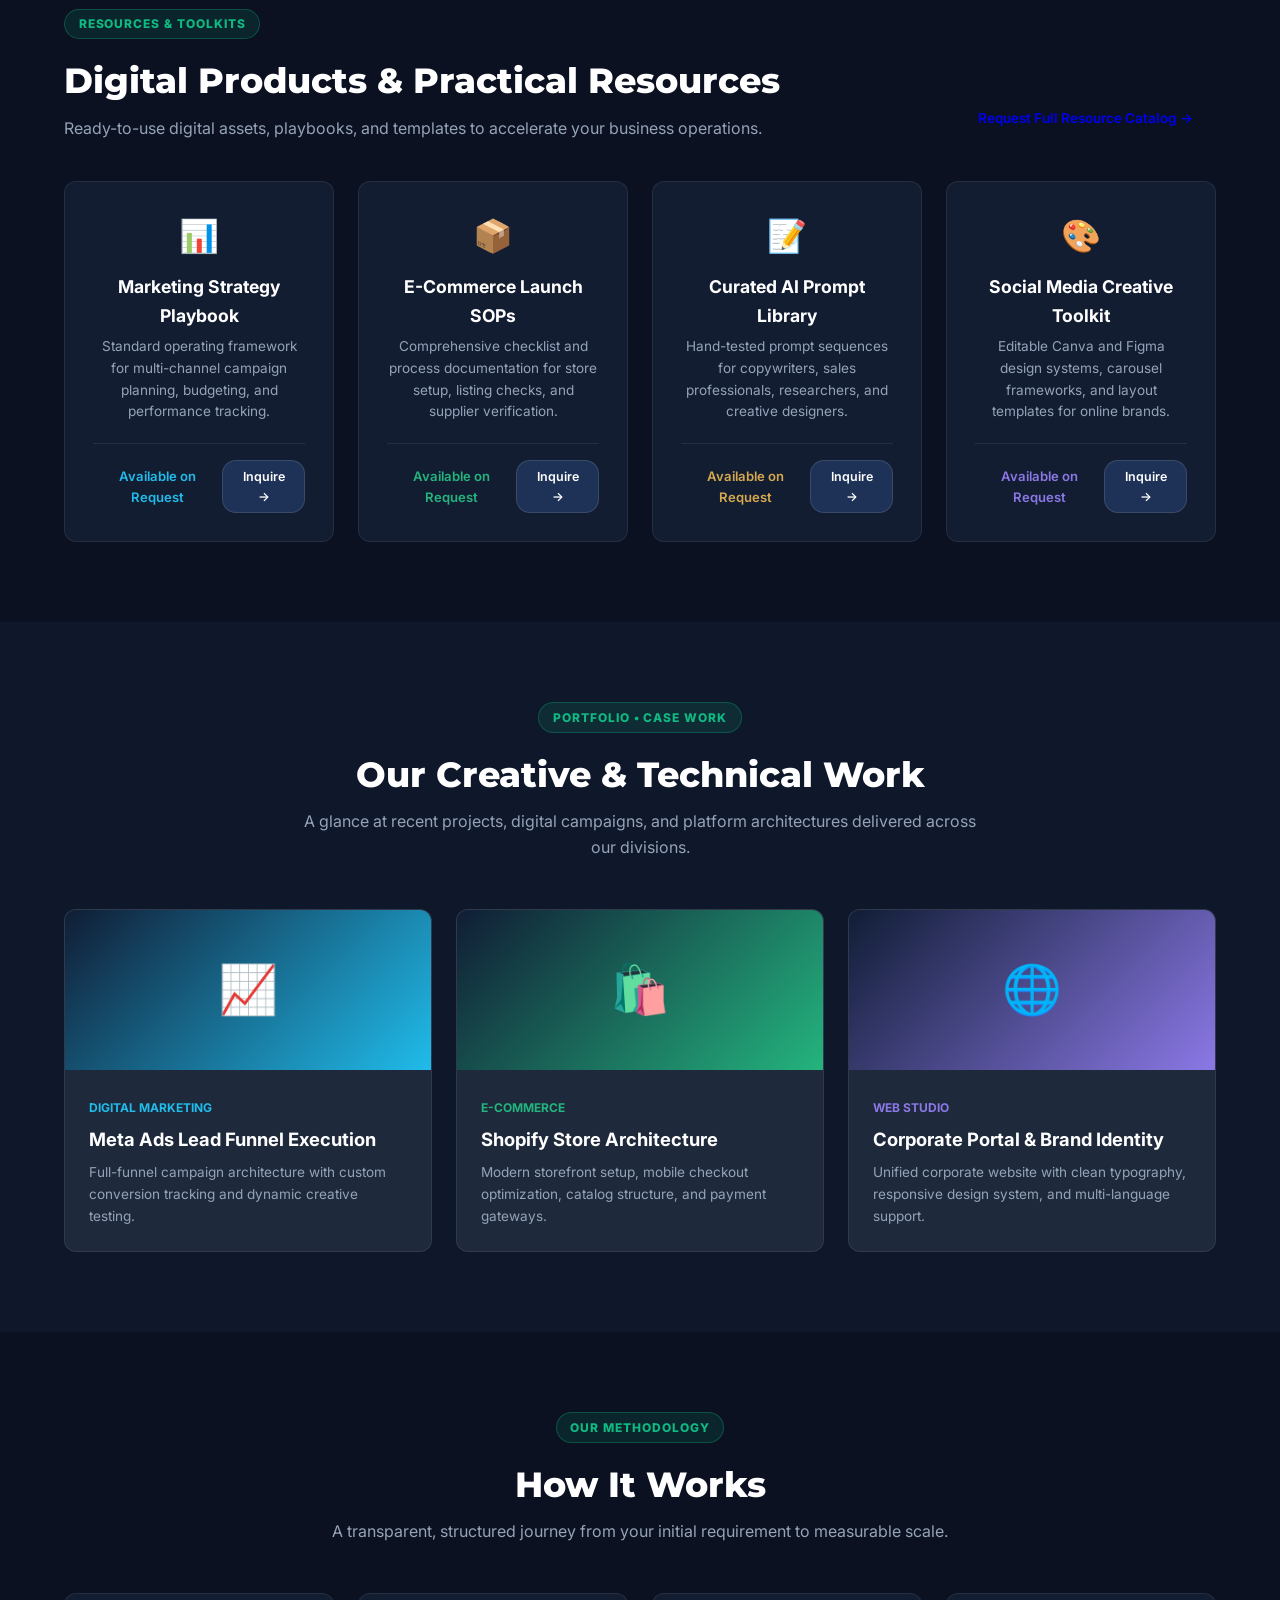
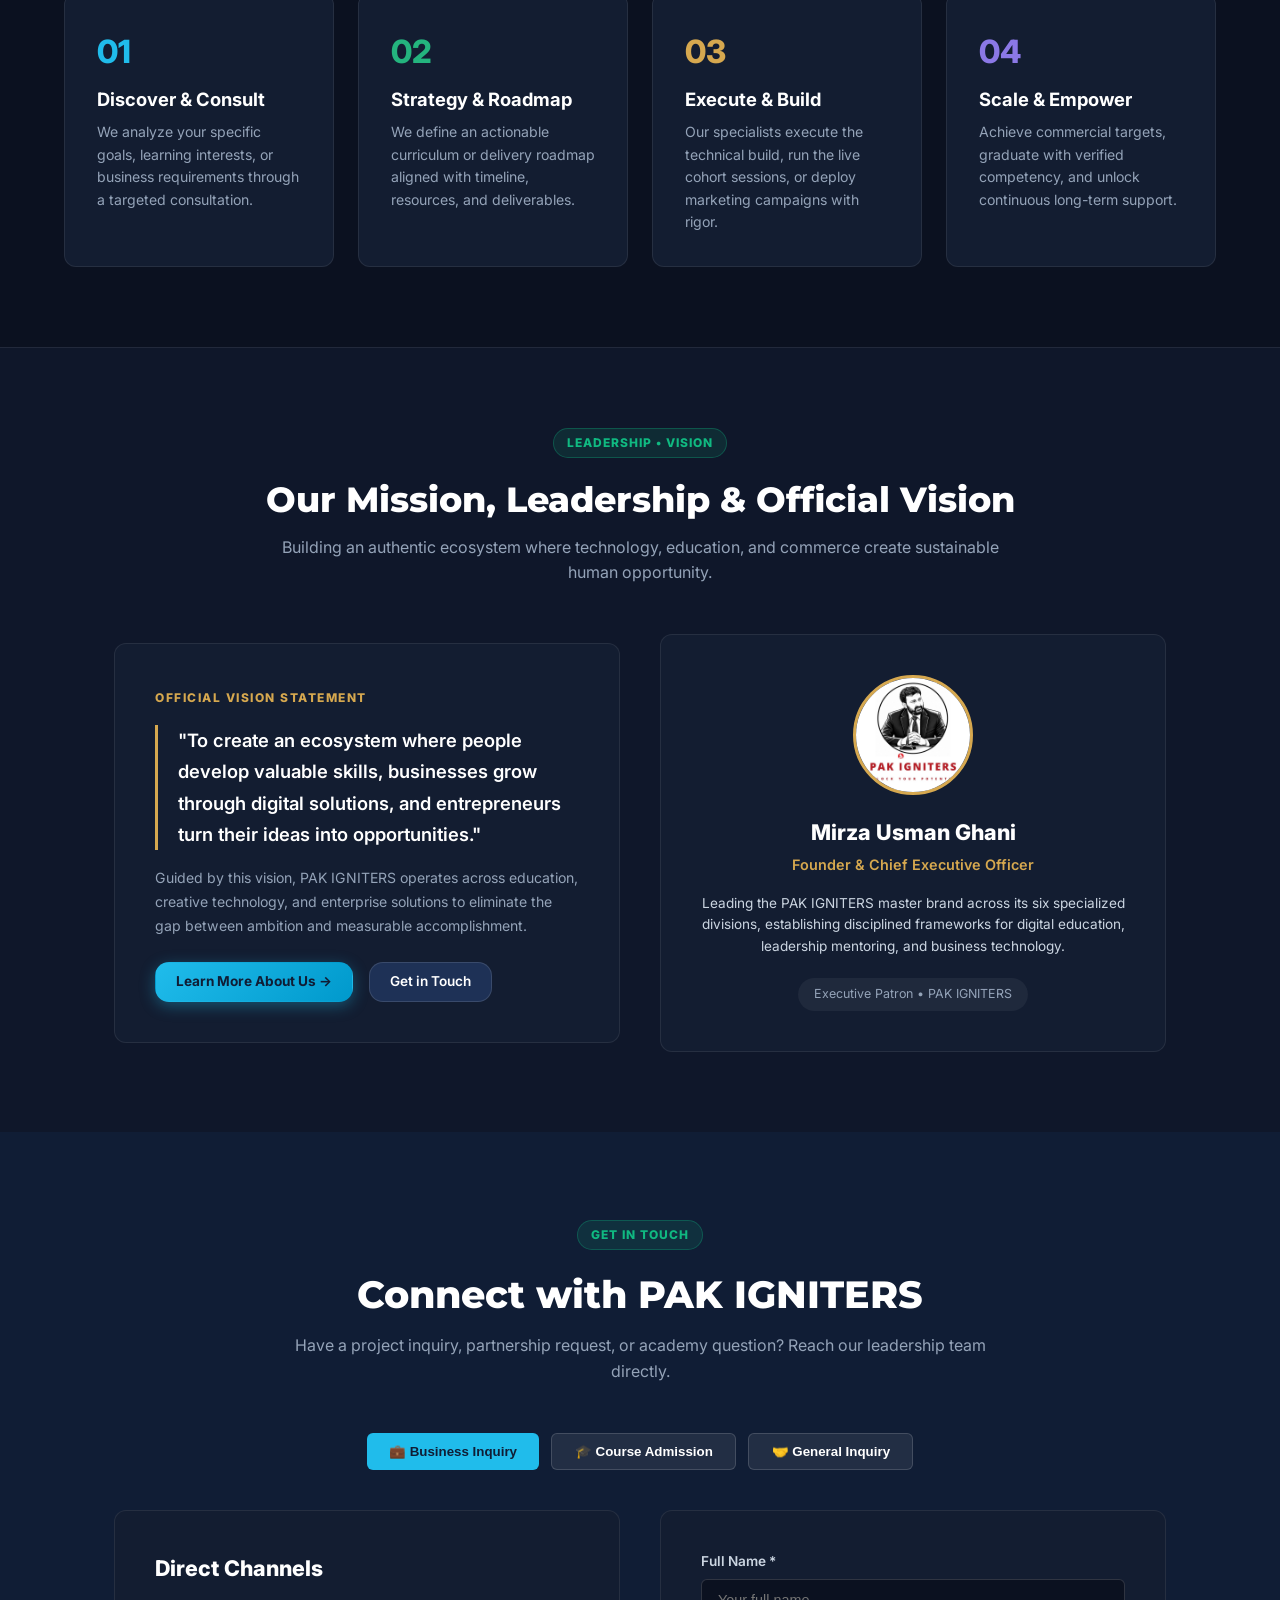
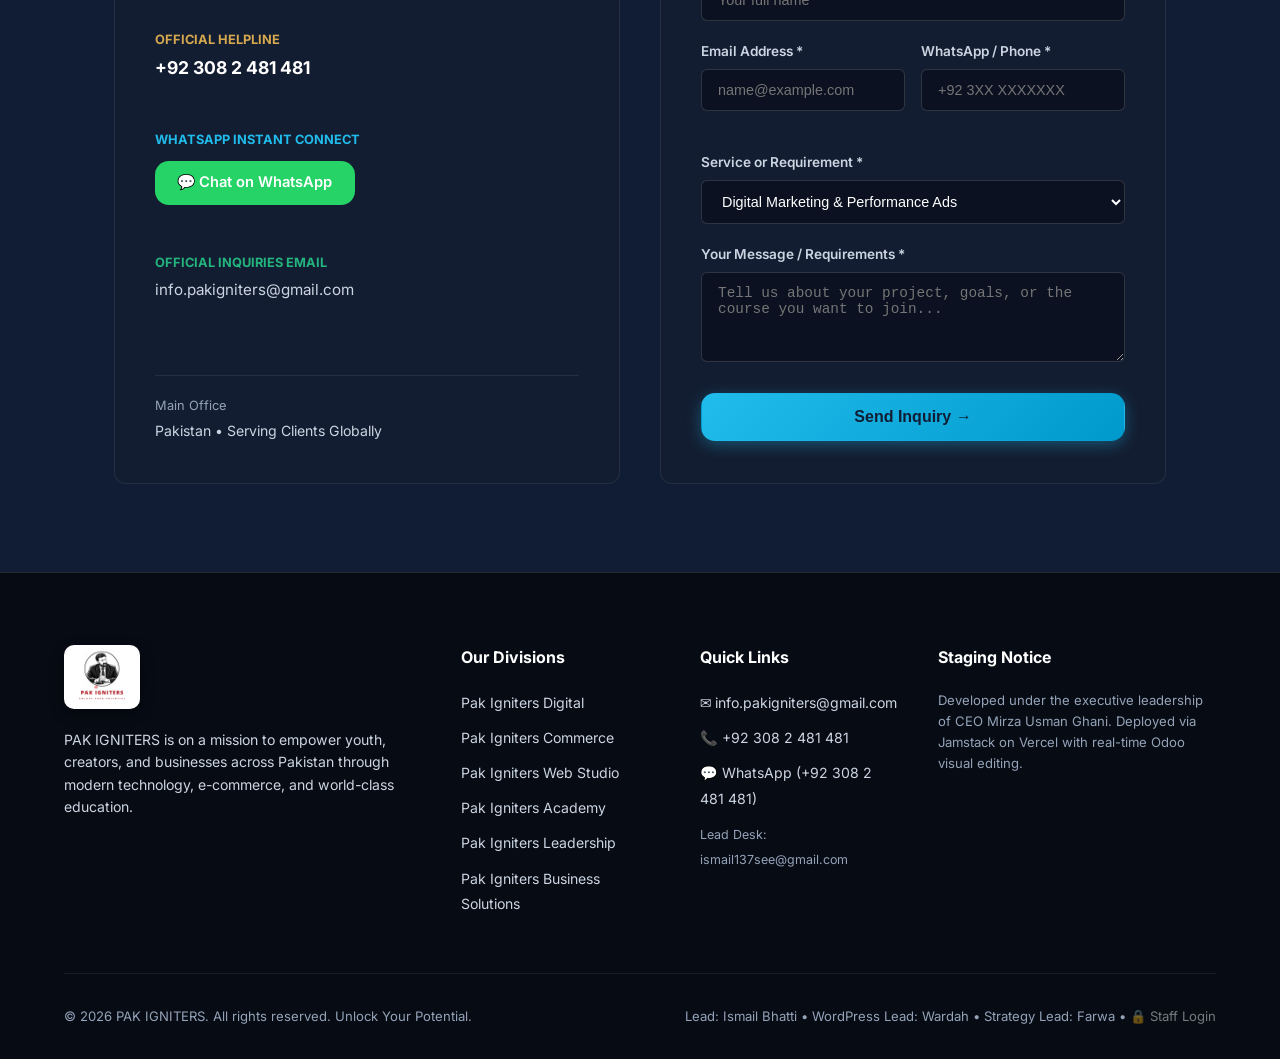
==== commit aba18a3c: "fix(homepage): apply official brand identity, deduplicated 12-section layout, and remove fabricated " ====
--- a/index.html
+++ b/index.html
@@ -93,8 +93,11 @@
     </div>
   </header>
 
-  <!-- ========================================================================
-       Hero Section (As Specified in Official Wireframe)
+
+  <main id="mainContent">
+
+  <!-- ========================================================================
+       SECTION 2: Hero Section (Official Brand Tagline & Message)
        ======================================================================== -->
   <section class="hero-section odoo-section-wrapper" id="home">
     <div class="container hero-content">
@@ -102,55 +105,71 @@
       <!-- Eyebrow Badge -->
       <div class="hero-badge">
         <span class="badge-pulse"></span>
-        <span>YOUR SKILLS. OUR SUPPORT. BIGGER OPPORTUNITIES.</span>
-      </div>
-
-      <!-- Main Headline from Wireframe -->
+        <span>A PAK IGNITERS ECOSYSTEM &bull; UNLOCK YOUR POTENTIAL</span>
+      </div>
+
+      <!-- Main Headline: Official Tagline -->
       <h1 class="hero-headline odoo-editable" data-i18n="hero.headline">
-        Learn. Create. Promote. Grow.
+        Unlock Your Potential.
       </h1>
       
-      <!-- Supporting Message -->
+      <!-- Official Supporting Message -->
       <div class="hero-supporting odoo-editable" data-i18n="hero.supporting">
-        Unlock Your Potential • Empowering Emerging Leaders
+        Learn. Create. Earn. Lead.
       </div>
 
       <!-- Value Proposition -->
       <p class="hero-description odoo-editable" data-i18n="hero.description">
-        PAK IGNITERS offers professional training, digital products, AI-powered advertising, marketing solutions and e-commerce support to help individuals and businesses grow in the digital world.
+        PAK IGNITERS is an integrated ecosystem dedicated to practical skill development, high-impact digital marketing, creative web production, e-commerce growth, and human leadership across Pakistan and beyond.
       </p>
 
       <!-- Primary Action Buttons -->
       <div class="hero-cta-group">
-        <a href="#services" class="btn btn-accent odoo-editable">Explore Our Services &rarr;</a>
-        <a href="#courses" class="btn btn-secondary odoo-editable">Browse Courses</a>
-      </div>
-
-      <!-- Real Verified Metric Indicators from Wireframe -->
-      <div class="hero-stats-row">
-        <div class="stat-item">
-          <div class="stat-number odoo-editable">2K+</div>
-          <div class="stat-label">Students Trained</div>
-        </div>
-        <div class="stat-item">
-          <div class="stat-number odoo-editable" style="color:#20BCEB;">500+</div>
-          <div class="stat-label">Digital Products</div>
-        </div>
-        <div class="stat-item">
-          <div class="stat-number odoo-editable" style="color:#F59E0B;">300+</div>
-          <div class="stat-label">Brands Supported</div>
-        </div>
-        <div class="stat-item">
-          <div class="stat-number odoo-editable" style="color:#34D399;">98%</div>
-          <div class="stat-label">Client Satisfaction</div>
-        </div>
+        <a href="#services" class="btn btn-primary odoo-editable">Explore Our Services &rarr;</a>
+        <a href="#divisions" class="btn btn-secondary odoo-editable">Discover 6 Divisions</a>
+        <a href="#contact" class="btn btn-accent odoo-editable" style="background:#D6A84F; color:#101D35; font-weight:700;">Get a Quote</a>
       </div>
 
     </div>
   </section>
 
   <!-- ========================================================================
-       Our Services: Complete Solutions for Learners, Creators & Businesses
+       SECTION 3: Short Introduction about PAK IGNITERS
+       ======================================================================== -->
+  <section class="odoo-section-wrapper" id="intro" style="padding: 4.5rem 1rem; background: var(--bg-surface); border-bottom: 1px solid var(--border-color);">
+    <div class="container" style="max-width: 1100px; margin: 0 auto; text-align: center;">
+      <span class="section-eyebrow">ABOUT PAK IGNITERS</span>
+      <h2 class="odoo-editable" style="font-size: 2.2rem; font-weight: 800; color: #FFFFFF; margin-bottom: 1rem;">
+        An Integrated Ecosystem for Real Growth
+      </h2>
+      <p class="odoo-editable" style="font-size: 1.05rem; line-height: 1.8; color: #CBD5E1; max-width: 850px; margin: 0 auto 2.5rem auto;">
+        PAK IGNITERS brings together technical training, creative design, digital marketing, and enterprise solutions under one disciplined corporate umbrella. We empower learners with modern competencies and partner with businesses to build scalable digital engines.
+      </p>
+
+      <!-- 4 Brand Pillars Grid -->
+      <div style="display: grid; grid-template-columns: repeat(auto-fit, minmax(220px, 1fr)); gap: 1.25rem; text-align: left;">
+        <div style="background: rgba(255,255,255,0.03); border: 1px solid rgba(255,255,255,0.08); padding: 1.5rem; border-radius: 10px;">
+          <div style="color: #20BCEB; font-weight: 800; font-size: 1.25rem; margin-bottom: 0.35rem;">01. LEARN</div>
+          <p style="font-size: 0.88rem; color: #94A3B8; line-height: 1.5; margin: 0;">Market-driven digital skills, practical live projects, and disciplined mentorship.</p>
+        </div>
+        <div style="background: rgba(255,255,255,0.03); border: 1px solid rgba(255,255,255,0.08); padding: 1.5rem; border-radius: 10px;">
+          <div style="color: #24B47E; font-weight: 800; font-size: 1.25rem; margin-bottom: 0.35rem;">02. CREATE</div>
+          <p style="font-size: 0.88rem; color: #94A3B8; line-height: 1.5; margin: 0;">High-converting digital content, modern web platforms, and memorable brand identities.</p>
+        </div>
+        <div style="background: rgba(255,255,255,0.03); border: 1px solid rgba(255,255,255,0.08); padding: 1.5rem; border-radius: 10px;">
+          <div style="color: #D6A84F; font-weight: 800; font-size: 1.25rem; margin-bottom: 0.35rem;">03. EARN</div>
+          <p style="font-size: 0.88rem; color: #94A3B8; line-height: 1.5; margin: 0;">Monetization pathways, freelance mastery, e-commerce scale, and commercial client acquisition.</p>
+        </div>
+        <div style="background: rgba(255,255,255,0.03); border: 1px solid rgba(255,255,255,0.08); padding: 1.5rem; border-radius: 10px;">
+          <div style="color: #E47B62; font-weight: 800; font-size: 1.25rem; margin-bottom: 0.35rem;">04. LEAD</div>
+          <p style="font-size: 0.88rem; color: #94A3B8; line-height: 1.5; margin: 0;">Teacher development, transformative leadership, ethics, and long-term organizational impact.</p>
+        </div>
+      </div>
+    </div>
+  </section>
+
+  <!-- ========================================================================
+       SECTION 4: Our Services (6 Categories from Official Sitemap)
        ======================================================================== -->
   <section class="odoo-section-wrapper" id="services" style="padding: 5rem 1rem; background: #0B1120;">
     <div class="container" style="max-width: 1200px; margin: 0 auto;">
@@ -160,7 +179,7 @@
           Complete Solutions for Learners, Creators &amp; Businesses
         </h2>
         <p class="section-subtitle odoo-editable" style="color: #94A3B8; max-width: 750px; margin: 0 auto;">
-          From skill development to digital marketing, we provide everything you need to learn, create, promote and grow in the digital world.
+          From skill development to performance marketing and e-commerce growth, we provide strategic solutions designed for tangible impact.
         </p>
       </div>
 
@@ -170,559 +189,615 @@
           <div style="font-size: 2.4rem; margin-bottom: 1rem;">🎓</div>
           <h3 class="odoo-editable" style="color: #FFFFFF; font-size: 1.25rem; font-weight: 700; margin-bottom: 0.5rem;">Training &amp; Coaching</h3>
           <p class="odoo-editable" style="color: #94A3B8; font-size: 0.92rem; line-height: 1.6; margin-bottom: 1.25rem;">
-            Professional training, personalized coaching, and practical skill development to help individuals grow and succeed.
-          </p>
-          <a href="#contact" class="btn btn-secondary odoo-editable" style="margin-top: auto; align-self: flex-start; font-size: 0.82rem; padding: 0.45rem 1rem;">Learn More &rarr;</a>
-        </div>
-
-        <!-- 2. Digital Content Creation -->
+            Hands-on professional training, personalized coaching, and career incubation to help ambitious individuals build market-ready digital careers.
+          </p>
+          <a href="#contact" class="btn btn-secondary odoo-editable" style="margin-top: auto; align-self: flex-start; font-size: 0.82rem; padding: 0.45rem 1rem;">Contact Us for Details &rarr;</a>
+        </div>
+
+        <!-- 2. Online Courses -->
+        <div style="background: #131D31; padding: 2rem; border-radius: 12px; border: 1px solid rgba(255,255,255,0.1); display: flex; flex-direction: column;">
+          <div style="font-size: 2.4rem; margin-bottom: 1rem;">💻</div>
+          <h3 class="odoo-editable" style="color: #FFFFFF; font-size: 1.25rem; font-weight: 700; margin-bottom: 0.5rem;">Online Courses</h3>
+          <p class="odoo-editable" style="color: #94A3B8; font-size: 0.92rem; line-height: 1.6; margin-bottom: 1.25rem;">
+            Curated, structured online curriculum covering design, web development, digital advertising, and modern workplace productivity.
+          </p>
+          <a href="#courses" class="btn btn-secondary odoo-editable" style="margin-top: auto; align-self: flex-start; font-size: 0.82rem; padding: 0.45rem 1rem;">Explore Course Catalogue &rarr;</a>
+        </div>
+
+        <!-- 3. Digital Products and Content -->
         <div style="background: #131D31; padding: 2rem; border-radius: 12px; border: 1px solid rgba(255,255,255,0.1); display: flex; flex-direction: column;">
           <div style="font-size: 2.4rem; margin-bottom: 1rem;">🎨</div>
-          <h3 class="odoo-editable" style="color: #FFFFFF; font-size: 1.25rem; font-weight: 700; margin-bottom: 0.5rem;">Digital Content Creation</h3>
+          <h3 class="odoo-editable" style="color: #FFFFFF; font-size: 1.25rem; font-weight: 700; margin-bottom: 0.5rem;">Digital Products &amp; Content</h3>
           <p class="odoo-editable" style="color: #94A3B8; font-size: 0.92rem; line-height: 1.6; margin-bottom: 1.25rem;">
-            Creating engaging digital content, visual identity assets, copy, and video production for businesses and online creators.
-          </p>
-          <a href="#contact" class="btn btn-secondary odoo-editable" style="margin-top: auto; align-self: flex-start; font-size: 0.82rem; padding: 0.45rem 1rem;">Learn More &rarr;</a>
-        </div>
-
-        <!-- 3. Online Course Selling -->
-        <div style="background: #131D31; padding: 2rem; border-radius: 12px; border: 1px solid rgba(255,255,255,0.1); display: flex; flex-direction: column;">
-          <div style="font-size: 2.4rem; margin-bottom: 1rem;">💻</div>
-          <h3 class="odoo-editable" style="color: #FFFFFF; font-size: 1.25rem; font-weight: 700; margin-bottom: 0.5rem;">Online Course Selling</h3>
-          <p class="odoo-editable" style="color: #94A3B8; font-size: 0.92rem; line-height: 1.6; margin-bottom: 1.25rem;">
-            Offering high-impact online courses and educational resources to help people master in-demand digital competencies.
-          </p>
-          <a href="#courses" class="btn btn-secondary odoo-editable" style="margin-top: auto; align-self: flex-start; font-size: 0.82rem; padding: 0.45rem 1rem;">View Courses &rarr;</a>
+            Strategic copywriting, motion graphics, UI kits, templates, and digital media production tailored for modern business communication.
+          </p>
+          <a href="#products" class="btn btn-secondary odoo-editable" style="margin-top: auto; align-self: flex-start; font-size: 0.82rem; padding: 0.45rem 1rem;">Browse Digital Resources &rarr;</a>
         </div>
 
         <!-- 4. AI-Powered Product Advertising -->
         <div style="background: #131D31; padding: 2rem; border-radius: 12px; border: 1px solid rgba(255,255,255,0.1); display: flex; flex-direction: column;">
           <div style="font-size: 2.4rem; margin-bottom: 1rem;">⚡</div>
-          <h3 class="odoo-editable" style="color: #FFFFFF; font-size: 1.25rem; font-weight: 700; margin-bottom: 0.5rem;">AI Product Advertising</h3>
+          <h3 class="odoo-editable" style="color: #FFFFFF; font-size: 1.25rem; font-weight: 700; margin-bottom: 0.5rem;">AI-Powered Product Advertising</h3>
           <p class="odoo-editable" style="color: #94A3B8; font-size: 0.92rem; line-height: 1.6; margin-bottom: 1.25rem;">
-            Creating AI-assisted product visuals, promotional creatives, and automated high-converting ads for businesses and e-commerce sellers.
-          </p>
-          <a href="#contact" class="btn btn-secondary odoo-editable" style="margin-top: auto; align-self: flex-start; font-size: 0.82rem; padding: 0.45rem 1rem;">Learn More &rarr;</a>
-        </div>
-
-        <!-- 5. Digital Marketing & Promotion -->
+            Next-generation commercial visual generation, predictive ad creatives, and high-performing campaign testing for modern brands.
+          </p>
+          <a href="#contact" class="btn btn-secondary odoo-editable" style="margin-top: auto; align-self: flex-start; font-size: 0.82rem; padding: 0.45rem 1rem;">Inquire for Solutions &rarr;</a>
+        </div>
+
+        <!-- 5. Digital Marketing & Brand Promotion -->
         <div style="background: #131D31; padding: 2rem; border-radius: 12px; border: 1px solid rgba(255,255,255,0.1); display: flex; flex-direction: column;">
           <div style="font-size: 2.4rem; margin-bottom: 1rem;">📈</div>
-          <h3 class="odoo-editable" style="color: #FFFFFF; font-size: 1.25rem; font-weight: 700; margin-bottom: 0.5rem;">Digital Marketing &amp; Promotion</h3>
+          <h3 class="odoo-editable" style="color: #FFFFFF; font-size: 1.25rem; font-weight: 700; margin-bottom: 0.5rem;">Digital Marketing &amp; Brand Promotion</h3>
           <p class="odoo-editable" style="color: #94A3B8; font-size: 0.92rem; line-height: 1.6; margin-bottom: 1.25rem;">
-            Strategic growth marketing, SEO ranking, and paid advertising campaigns to promote clients' courses, products, and businesses.
-          </p>
-          <a href="#contact" class="btn btn-secondary odoo-editable" style="margin-top: auto; align-self: flex-start; font-size: 0.82rem; padding: 0.45rem 1rem;">Learn More &rarr;</a>
-        </div>
-
-        <!-- 6. E-commerce Account Services -->
+            End-to-end Meta &amp; Google ad campaigns, SEO content optimization, multi-channel funnels, and performance growth reporting.
+          </p>
+          <a href="#contact" class="btn btn-secondary odoo-editable" style="margin-top: auto; align-self: flex-start; font-size: 0.82rem; padding: 0.45rem 1rem;">Request Consultation &rarr;</a>
+        </div>
+
+        <!-- 6. E-Commerce Services -->
         <div style="background: #131D31; padding: 2rem; border-radius: 12px; border: 1px solid rgba(255,255,255,0.1); display: flex; flex-direction: column;">
           <div style="font-size: 2.4rem; margin-bottom: 1rem;">🛍️</div>
-          <h3 class="odoo-editable" style="color: #FFFFFF; font-size: 1.25rem; font-weight: 700; margin-bottom: 0.5rem;">E-Commerce Account Services</h3>
+          <h3 class="odoo-editable" style="color: #FFFFFF; font-size: 1.25rem; font-weight: 700; margin-bottom: 0.5rem;">E-Commerce Services</h3>
           <p class="odoo-editable" style="color: #94A3B8; font-size: 0.92rem; line-height: 1.6; margin-bottom: 1.25rem;">
-            Full-cycle store setup, product listing optimization, marketplace support (Amazon, Shopify, WooCommerce), and account growth management.
-          </p>
-          <a href="#contact" class="btn btn-secondary odoo-editable" style="margin-top: auto; align-self: flex-start; font-size: 0.82rem; padding: 0.45rem 1rem;">Learn More &rarr;</a>
+            Turnkey store design on Shopify &amp; WooCommerce, Amazon &amp; marketplace store operations, catalog SEO, and order fulfillment workflows.
+          </p>
+          <a href="#contact" class="btn btn-secondary odoo-editable" style="margin-top: auto; align-self: flex-start; font-size: 0.82rem; padding: 0.45rem 1rem;">Get Store Support &rarr;</a>
         </div>
       </div>
     </div>
   </section>
 
   <!-- ========================================================================
-       Featured Courses Section (From Official Wireframe Page 4)
+       SECTION 5: Six Official Divisions (Brand Identity PDF Specification)
+       ======================================================================== -->
+  <section class="divisions-section odoo-section-wrapper" id="divisions" style="padding: 5.5rem 1rem; background: var(--bg-main);">
+    <div class="container">
+      <div class="section-header" style="text-align: center; margin-bottom: 3.5rem;">
+        <span class="section-eyebrow">STRUCTURE &amp; EXCELLENCE</span>
+        <h2 class="section-title odoo-editable" style="font-size: 2.4rem; font-weight: 800; color: #FFFFFF; margin-bottom: 0.6rem;">
+          Our Six Specialized Divisions
+        </h2>
+        <p class="section-subtitle odoo-editable" style="color: #94A3B8; max-width: 800px; margin: 0 auto;">
+          Every division operates with dedicated specialists while remaining united under the PAK IGNITERS master brand standards.
+        </p>
+      </div>
+
+      <div class="divisions-grid" id="divisionsContainer" style="display: grid; grid-template-columns: repeat(auto-fit, minmax(340px, 1fr)); gap: 1.75rem;">
+        
+        <!-- Division 01: PAK IGNITERS DIGITAL -->
+        <div class="division-card" style="border-top: 4px solid #20BCEB; background: #131D31; padding: 2rem; border-radius: 12px; display: flex; flex-direction: column;">
+          <div style="display: flex; justify-content: space-between; align-items: center; margin-bottom: 0.75rem;">
+            <span style="font-size: 0.75rem; font-weight: 800; letter-spacing: 1px; color: #20BCEB; text-transform: uppercase;">A PAK IGNITERS DIVISION</span>
+            <span style="font-size: 0.8rem; font-weight: 700; color: rgba(255,255,255,0.4);">DIV 01</span>
+          </div>
+          <h3 class="odoo-editable" style="font-size: 1.35rem; font-weight: 800; color: #FFFFFF; margin-bottom: 0.25rem;">PAK IGNITERS DIGITAL</h3>
+          <div style="font-size: 0.88rem; font-weight: 600; color: #20BCEB; margin-bottom: 0.75rem;">Digital Marketing &amp; Growth Services</div>
+          <p style="font-style: italic; font-size: 0.85rem; color: #CBD5E1; margin-bottom: 1rem;">"Your Business. Our Digital Growth."</p>
+          <ul style="list-style: none; padding: 0; margin: 0 0 1.5rem 0; font-size: 0.85rem; color: #94A3B8; line-height: 1.8;">
+            <li>&bull; Social media strategy &amp; campaign management</li>
+            <li>&bull; Meta &amp; paid ads campaign management</li>
+            <li>&bull; Content calendars &amp; creative copywriting</li>
+            <li>&bull; SEO &amp; website content optimization</li>
+            <li>&bull; Lead funnels &amp; conversion optimization</li>
+          </ul>
+          <div style="margin-top: auto; padding-top: 1rem; border-top: 1px solid rgba(255,255,255,0.08); display: flex; justify-content: space-between; align-items: center;">
+            <span style="font-size: 0.78rem; color: #94A3B8;">Lead: Mirza Usman Ghani &amp; Team</span>
+            <a href="#contact" class="btn btn-secondary" style="font-size: 0.8rem; padding: 0.4rem 0.9rem;">Inquire &rarr;</a>
+          </div>
+        </div>
+
+        <!-- Division 02: PAK IGNITERS COMMERCE -->
+        <div class="division-card" style="border-top: 4px solid #24B47E; background: #131D31; padding: 2rem; border-radius: 12px; display: flex; flex-direction: column;">
+          <div style="display: flex; justify-content: space-between; align-items: center; margin-bottom: 0.75rem;">
+            <span style="font-size: 0.75rem; font-weight: 800; letter-spacing: 1px; color: #24B47E; text-transform: uppercase;">A PAK IGNITERS DIVISION</span>
+            <span style="font-size: 0.8rem; font-weight: 700; color: rgba(255,255,255,0.4);">DIV 02</span>
+          </div>
+          <h3 class="odoo-editable" style="font-size: 1.35rem; font-weight: 800; color: #FFFFFF; margin-bottom: 0.25rem;">PAK IGNITERS COMMERCE</h3>
+          <div style="font-size: 0.88rem; font-weight: 600; color: #24B47E; margin-bottom: 0.75rem;">E-Commerce Store &amp; Marketplace Management</div>
+          <p style="font-style: italic; font-size: 0.85rem; color: #CBD5E1; margin-bottom: 1rem;">"Turn Online Stores into Growing Businesses."</p>
+          <ul style="list-style: none; padding: 0; margin: 0 0 1.5rem 0; font-size: 0.85rem; color: #94A3B8; line-height: 1.8;">
+            <li>&bull; Amazon, eBay, Etsy &amp; local marketplace ops</li>
+            <li>&bull; Shopify &amp; WooCommerce store management</li>
+            <li>&bull; Product research &amp; competitor analysis</li>
+            <li>&bull; Product listing creation &amp; catalog SEO</li>
+            <li>&bull; Account health monitoring &amp; reporting</li>
+          </ul>
+          <div style="margin-top: auto; padding-top: 1rem; border-top: 1px solid rgba(255,255,255,0.08); display: flex; justify-content: space-between; align-items: center;">
+            <span style="font-size: 0.78rem; color: #94A3B8;">Operations: Commerce Specialists</span>
+            <a href="#contact" class="btn btn-secondary" style="font-size: 0.8rem; padding: 0.4rem 0.9rem;">Inquire &rarr;</a>
+          </div>
+        </div>
+
+        <!-- Division 03: PAK IGNITERS WEB STUDIO -->
+        <div class="division-card" style="border-top: 4px solid #8B78E6; background: #131D31; padding: 2rem; border-radius: 12px; display: flex; flex-direction: column;">
+          <div style="display: flex; justify-content: space-between; align-items: center; margin-bottom: 0.75rem;">
+            <span style="font-size: 0.75rem; font-weight: 800; letter-spacing: 1px; color: #8B78E6; text-transform: uppercase;">A PAK IGNITERS DIVISION</span>
+            <span style="font-size: 0.8rem; font-weight: 700; color: rgba(255,255,255,0.4);">DIV 03</span>
+          </div>
+          <h3 class="odoo-editable" style="font-size: 1.35rem; font-weight: 800; color: #FFFFFF; margin-bottom: 0.25rem;">PAK IGNITERS WEB STUDIO</h3>
+          <div style="font-size: 0.88rem; font-weight: 600; color: #8B78E6; margin-bottom: 0.75rem;">Web Development &amp; Creative Production</div>
+          <p style="font-style: italic; font-size: 0.85rem; color: #CBD5E1; margin-bottom: 1rem;">"Design. Develop. Deliver."</p>
+          <ul style="list-style: none; padding: 0; margin: 0 0 1.5rem 0; font-size: 0.85rem; color: #94A3B8; line-height: 1.8;">
+            <li>&bull; Brand identity &amp; graphic design systems</li>
+            <li>&bull; Corporate websites &amp; custom landing pages</li>
+            <li>&bull; WordPress, Shopify &amp; JAMStack development</li>
+            <li>&bull; UI/UX wireframing &amp; interface design</li>
+            <li>&bull; Short-form video editing &amp; motion graphics</li>
+          </ul>
+          <div style="margin-top: auto; padding-top: 1rem; border-top: 1px solid rgba(255,255,255,0.08); display: flex; justify-content: space-between; align-items: center;">
+            <span style="font-size: 0.78rem; color: #94A3B8;">Lead: Creative &amp; Tech Team</span>
+            <a href="#contact" class="btn btn-secondary" style="font-size: 0.8rem; padding: 0.4rem 0.9rem;">Inquire &rarr;</a>
+          </div>
+        </div>
+
+        <!-- Division 04: PAK IGNITERS ACADEMY -->
+        <div class="division-card" style="border-top: 4px solid #D6A84F; background: #131D31; padding: 2rem; border-radius: 12px; display: flex; flex-direction: column;">
+          <div style="display: flex; justify-content: space-between; align-items: center; margin-bottom: 0.75rem;">
+            <span style="font-size: 0.75rem; font-weight: 800; letter-spacing: 1px; color: #D6A84F; text-transform: uppercase;">A PAK IGNITERS DIVISION</span>
+            <span style="font-size: 0.8rem; font-weight: 700; color: rgba(255,255,255,0.4);">DIV 04</span>
+          </div>
+          <h3 class="odoo-editable" style="font-size: 1.35rem; font-weight: 800; color: #FFFFFF; margin-bottom: 0.25rem;">PAK IGNITERS ACADEMY</h3>
+          <div style="font-size: 0.88rem; font-weight: 600; color: #D6A84F; margin-bottom: 0.75rem;">Professional Skills &amp; Career Development</div>
+          <p style="font-style: italic; font-size: 0.85rem; color: #CBD5E1; margin-bottom: 1rem;">"Learn Skills. Build Your Future."</p>
+          <ul style="list-style: none; padding: 0; margin: 0 0 1.5rem 0; font-size: 0.85rem; color: #94A3B8; line-height: 1.8;">
+            <li>&bull; Graphic design &amp; creative software tools</li>
+            <li>&bull; Digital marketing &amp; performance ads</li>
+            <li>&bull; Web development &amp; modern CMS</li>
+            <li>&bull; AI tools &amp; workplace productivity workflows</li>
+            <li>&bull; Freelancing proposals &amp; client communication</li>
+          </ul>
+          <div style="margin-top: auto; padding-top: 1rem; border-top: 1px solid rgba(255,255,255,0.08); display: flex; justify-content: space-between; align-items: center;">
+            <span style="font-size: 0.78rem; color: #94A3B8;">Academy Directorate</span>
+            <a href="#courses" class="btn btn-secondary" style="font-size: 0.8rem; padding: 0.4rem 0.9rem;">View Courses &rarr;</a>
+          </div>
+        </div>
+
+        <!-- Division 05: PAK IGNITERS LEADERSHIP -->
+        <div class="division-card" style="border-top: 4px solid #E47B62; background: #131D31; padding: 2rem; border-radius: 12px; display: flex; flex-direction: column;">
+          <div style="display: flex; justify-content: space-between; align-items: center; margin-bottom: 0.75rem;">
+            <span style="font-size: 0.75rem; font-weight: 800; letter-spacing: 1px; color: #E47B62; text-transform: uppercase;">A PAK IGNITERS DIVISION</span>
+            <span style="font-size: 0.8rem; font-weight: 700; color: rgba(255,255,255,0.4);">DIV 05</span>
+          </div>
+          <h3 class="odoo-editable" style="font-size: 1.35rem; font-weight: 800; color: #FFFFFF; margin-bottom: 0.25rem;">PAK IGNITERS LEADERSHIP</h3>
+          <div style="font-size: 0.88rem; font-weight: 600; color: #E47B62; margin-bottom: 0.75rem;">Teacher Development, Parenting &amp; Human Growth</div>
+          <p style="font-style: italic; font-size: 0.85rem; color: #CBD5E1; margin-bottom: 1rem;">"Empowering Those Who Shape the Future."</p>
+          <ul style="list-style: none; padding: 0; margin: 0 0 1.5rem 0; font-size: 0.85rem; color: #94A3B8; line-height: 1.8;">
+            <li>&bull; Teacher professional development &amp; modern pedagogy</li>
+            <li>&bull; AI &amp; digital tools for active classrooms</li>
+            <li>&bull; Positive parenting workshops &amp; youth guidance</li>
+            <li>&bull; Institutional training for schools &amp; colleges</li>
+            <li>&bull; Executive leadership &amp; public speaking</li>
+          </ul>
+          <div style="margin-top: auto; padding-top: 1rem; border-top: 1px solid rgba(255,255,255,0.08); display: flex; justify-content: space-between; align-items: center;">
+            <span style="font-size: 0.78rem; color: #94A3B8;">Patron: Mirza Usman Ghani</span>
+            <a href="#contact" class="btn btn-secondary" style="font-size: 0.8rem; padding: 0.4rem 0.9rem;">Inquire &rarr;</a>
+          </div>
+        </div>
+
+        <!-- Division 06: PAK IGNITERS BUSINESS SOLUTIONS -->
+        <div class="division-card" style="border-top: 4px solid #3974C6; background: #131D31; padding: 2rem; border-radius: 12px; display: flex; flex-direction: column;">
+          <div style="display: flex; justify-content: space-between; align-items: center; margin-bottom: 0.75rem;">
+            <span style="font-size: 0.75rem; font-weight: 800; letter-spacing: 1px; color: #3974C6; text-transform: uppercase;">A PAK IGNITERS DIVISION</span>
+            <span style="font-size: 0.8rem; font-weight: 700; color: rgba(255,255,255,0.4);">DIV 06</span>
+          </div>
+          <h3 class="odoo-editable" style="font-size: 1.35rem; font-weight: 800; color: #FFFFFF; margin-bottom: 0.25rem;">PAK IGNITERS BUSINESS SOLUTIONS</h3>
+          <div style="font-size: 0.88rem; font-weight: 600; color: #3974C6; margin-bottom: 0.75rem;">Business Strategy, Automation &amp; Technology</div>
+          <p style="font-style: italic; font-size: 0.85rem; color: #CBD5E1; margin-bottom: 1rem;">"Smarter Systems. Better Business."</p>
+          <ul style="list-style: none; padding: 0; margin: 0 0 1.5rem 0; font-size: 0.85rem; color: #94A3B8; line-height: 1.8;">
+            <li>&bull; Business digitization roadmaps &amp; SOP planning</li>
+            <li>&bull; CRM setup, lead tracking &amp; sales automation</li>
+            <li>&bull; WhatsApp Business API &amp; customer chat funnels</li>
+            <li>&bull; Workflow automation using no-code &amp; AI tools</li>
+            <li>&bull; Corporate advisory &amp; team technology training</li>
+          </ul>
+          <div style="margin-top: auto; padding-top: 1rem; border-top: 1px solid rgba(255,255,255,0.08); display: flex; justify-content: space-between; align-items: center;">
+            <span style="font-size: 0.78rem; color: #94A3B8;">Lead: Solutions Architects</span>
+            <a href="#contact" class="btn btn-secondary" style="font-size: 0.8rem; padding: 0.4rem 0.9rem;">Inquire &rarr;</a>
+          </div>
+        </div>
+
+      </div>
+    </div>
+  </section>
+
+  <!-- ========================================================================
+       SECTION 6: Courses and Training (Clean Professional Curriculum)
        ======================================================================== -->
   <section class="odoo-section-wrapper" id="courses" style="padding: 5rem 1rem; background: #0F172A;">
     <div class="container" style="max-width: 1200px; margin: 0 auto;">
       <div style="display: flex; justify-content: space-between; align-items: flex-end; flex-wrap: wrap; gap: 1rem; margin-bottom: 2.5rem;">
         <div>
-          <span class="section-eyebrow">FEATURED COURSES</span>
+          <span class="section-eyebrow">ACADEMY &bull; SKILL DEVELOPMENT</span>
           <h2 class="section-title odoo-editable" style="font-size: 2.2rem; font-weight: 800; color: #FFFFFF; margin-bottom: 0.4rem;">
-            Popular Online Courses
+            Professional Courses &amp; Training Programs
           </h2>
           <p class="section-subtitle odoo-editable" style="color: #94A3B8;">
-            Learn in-demand skills from beginner to professional level.
-          </p>
-        </div>
-        <a href="#contact" class="btn btn-outline" style="font-size: 0.85rem;">View All Courses &rarr;</a>
-      </div>
-
-      <div class="courses-grid">
+            Curriculum designed for real practical competence, guided by experienced practitioners.
+          </p>
+        </div>
+        <a href="#contact" class="btn btn-outline" style="font-size: 0.85rem;">Inquire for Admissions &rarr;</a>
+      </div>
+
+      <div class="courses-grid" style="display: grid; grid-template-columns: repeat(auto-fit, minmax(270px, 1fr)); gap: 1.5rem;">
+        
         <!-- Course 1 -->
-        <div class="course-card">
-          <span class="course-card-badge">Bestseller</span>
-          <div class="course-thumb-icon">📈</div>
-          <h3 class="course-title odoo-editable">Digital Marketing Complete Course</h3>
-          <div class="course-rating-row">
-            <span>★ 4.8</span>
-            <span class="students-count">(1.2K students enrolled)</span>
-          </div>
-          <div class="course-price-row">
-            <span class="course-price odoo-editable">Rs. 4,999</span>
-            <a href="#contact" class="btn btn-primary" style="font-size: 0.8rem; padding: 0.4rem 0.85rem;">Enroll Now &rarr;</a>
+        <div class="course-card" style="background: #1E293B; border: 1px solid rgba(255,255,255,0.08); padding: 1.75rem; border-radius: 12px; display: flex; flex-direction: column;">
+          <span style="align-self: flex-start; font-size: 0.72rem; font-weight: 700; color: #20BCEB; background: rgba(32,188,235,0.12); padding: 0.25rem 0.6rem; border-radius: 4px; margin-bottom: 1rem;">Upcoming Cohort</span>
+          <div style="font-size: 2.2rem; margin-bottom: 0.75rem;">📈</div>
+          <h3 class="course-title odoo-editable" style="color: #FFFFFF; font-size: 1.15rem; font-weight: 700; margin-bottom: 0.5rem;">Digital Marketing &amp; Meta Ads</h3>
+          <p style="color: #94A3B8; font-size: 0.85rem; line-height: 1.6; margin-bottom: 1.25rem;">Comprehensive training in performance ads, campaign structuring, pixel tracking, and client reporting.</p>
+          <div style="margin-top: auto; padding-top: 1rem; border-top: 1px solid rgba(255,255,255,0.08); display: flex; justify-content: space-between; align-items: center;">
+            <span style="font-size: 0.82rem; color: #D6A84F; font-weight: 600;">Details on Request</span>
+            <a href="#contact" class="btn btn-primary" style="font-size: 0.8rem; padding: 0.4rem 0.85rem;">Inquire &rarr;</a>
           </div>
         </div>
 
         <!-- Course 2 -->
-        <div class="course-card">
-          <div class="course-thumb-icon">🤖</div>
-          <h3 class="course-title odoo-editable">AI Tools for Content Creation</h3>
-          <div class="course-rating-row">
-            <span>★ 4.7</span>
-            <span class="students-count">(980 students enrolled)</span>
-          </div>
-          <div class="course-price-row">
-            <span class="course-price odoo-editable">Rs. 3,999</span>
-            <a href="#contact" class="btn btn-primary" style="font-size: 0.8rem; padding: 0.4rem 0.85rem;">Enroll Now &rarr;</a>
+        <div class="course-card" style="background: #1E293B; border: 1px solid rgba(255,255,255,0.08); padding: 1.75rem; border-radius: 12px; display: flex; flex-direction: column;">
+          <span style="align-self: flex-start; font-size: 0.72rem; font-weight: 700; color: #24B47E; background: rgba(36,180,126,0.12); padding: 0.25rem 0.6rem; border-radius: 4px; margin-bottom: 1rem;">Upcoming Cohort</span>
+          <div style="font-size: 2.2rem; margin-bottom: 0.75rem;">🤖</div>
+          <h3 class="course-title odoo-editable" style="color: #FFFFFF; font-size: 1.15rem; font-weight: 700; margin-bottom: 0.5rem;">AI Tools for Productivity &amp; Content</h3>
+          <p style="color: #94A3B8; font-size: 0.85rem; line-height: 1.6; margin-bottom: 1.25rem;">Practical prompt engineering, automated workflows, and generative tools for professional workplace efficiency.</p>
+          <div style="margin-top: auto; padding-top: 1rem; border-top: 1px solid rgba(255,255,255,0.08); display: flex; justify-content: space-between; align-items: center;">
+            <span style="font-size: 0.82rem; color: #D6A84F; font-weight: 600;">Details on Request</span>
+            <a href="#contact" class="btn btn-primary" style="font-size: 0.8rem; padding: 0.4rem 0.85rem;">Inquire &rarr;</a>
           </div>
         </div>
 
         <!-- Course 3 -->
-        <div class="course-card">
-          <div class="course-thumb-icon">🛒</div>
-          <h3 class="course-title odoo-editable">E-commerce Business from Scratch</h3>
-          <div class="course-rating-row">
-            <span>★ 4.9</span>
-            <span class="students-count">(1.5K students enrolled)</span>
-          </div>
-          <div class="course-price-row">
-            <span class="course-price odoo-editable">Rs. 5,499</span>
-            <a href="#contact" class="btn btn-primary" style="font-size: 0.8rem; padding: 0.4rem 0.85rem;">Enroll Now &rarr;</a>
+        <div class="course-card" style="background: #1E293B; border: 1px solid rgba(255,255,255,0.08); padding: 1.75rem; border-radius: 12px; display: flex; flex-direction: column;">
+          <span style="align-self: flex-start; font-size: 0.72rem; font-weight: 700; color: #D6A84F; background: rgba(214,168,79,0.12); padding: 0.25rem 0.6rem; border-radius: 4px; margin-bottom: 1rem;">Upcoming Cohort</span>
+          <div style="font-size: 2.2rem; margin-bottom: 0.75rem;">🛒</div>
+          <h3 class="course-title odoo-editable" style="color: #FFFFFF; font-size: 1.15rem; font-weight: 700; margin-bottom: 0.5rem;">E-Commerce &amp; Store Operations</h3>
+          <p style="color: #94A3B8; font-size: 0.85rem; line-height: 1.6; margin-bottom: 1.25rem;">Hands-on store launching, sourcing fundamentals, marketplace operations, and order lifecycle management.</p>
+          <div style="margin-top: auto; padding-top: 1rem; border-top: 1px solid rgba(255,255,255,0.08); display: flex; justify-content: space-between; align-items: center;">
+            <span style="font-size: 0.82rem; color: #D6A84F; font-weight: 600;">Details on Request</span>
+            <a href="#contact" class="btn btn-primary" style="font-size: 0.8rem; padding: 0.4rem 0.85rem;">Inquire &rarr;</a>
           </div>
         </div>
 
         <!-- Course 4 -->
-        <div class="course-card">
-          <div class="course-thumb-icon">📱</div>
-          <h3 class="course-title odoo-editable">Social Media Marketing Masterclass</h3>
-          <div class="course-rating-row">
-            <span>★ 4.8</span>
-            <span class="students-count">(1.1K students enrolled)</span>
-          </div>
-          <div class="course-price-row">
-            <span class="course-price odoo-editable">Rs. 4,499</span>
-            <a href="#contact" class="btn btn-primary" style="font-size: 0.8rem; padding: 0.4rem 0.85rem;">Enroll Now &rarr;</a>
-          </div>
-        </div>
+        <div class="course-card" style="background: #1E293B; border: 1px solid rgba(255,255,255,0.08); padding: 1.75rem; border-radius: 12px; display: flex; flex-direction: column;">
+          <span style="align-self: flex-start; font-size: 0.72rem; font-weight: 700; color: #8B78E6; background: rgba(139,120,230,0.12); padding: 0.25rem 0.6rem; border-radius: 4px; margin-bottom: 1rem;">Upcoming Cohort</span>
+          <div style="font-size: 2.2rem; margin-bottom: 0.75rem;">💻</div>
+          <h3 class="course-title odoo-editable" style="color: #FFFFFF; font-size: 1.15rem; font-weight: 700; margin-bottom: 0.5rem;">Web Development &amp; WordPress</h3>
+          <p style="color: #94A3B8; font-size: 0.85rem; line-height: 1.6; margin-bottom: 1.25rem;">Designing responsive modern websites, theme configuration, security practices, and live client deployment.</p>
+          <div style="margin-top: auto; padding-top: 1rem; border-top: 1px solid rgba(255,255,255,0.08); display: flex; justify-content: space-between; align-items: center;">
+            <span style="font-size: 0.82rem; color: #D6A84F; font-weight: 600;">Details on Request</span>
+            <a href="#contact" class="btn btn-primary" style="font-size: 0.8rem; padding: 0.4rem 0.85rem;">Inquire &rarr;</a>
+          </div>
+        </div>
+
       </div>
     </div>
   </section>
 
   <!-- ========================================================================
-       Digital Products & Ready-to-Use Resources (From Wireframe Page 4)
+       SECTION 7: Digital Products and Resources
        ======================================================================== -->
   <section class="odoo-section-wrapper" id="products" style="padding: 5rem 1rem; background: #0B1120;">
     <div class="container" style="max-width: 1200px; margin: 0 auto;">
       <div style="display: flex; justify-content: space-between; align-items: flex-end; flex-wrap: wrap; gap: 1rem; margin-bottom: 2.5rem;">
         <div>
-          <span class="section-eyebrow">DIGITAL PRODUCTS</span>
+          <span class="section-eyebrow">RESOURCES &amp; TOOLKITS</span>
           <h2 class="section-title odoo-editable" style="font-size: 2.2rem; font-weight: 800; color: #FFFFFF; margin-bottom: 0.4rem;">
-            Ready-to-Use Resources
+            Digital Products &amp; Practical Resources
           </h2>
           <p class="section-subtitle odoo-editable" style="color: #94A3B8;">
-            Templates, guides and digital assets to grow your skills and business.
-          </p>
-        </div>
-        <a href="#contact" class="btn btn-outline" style="font-size: 0.85rem;">View All Products &rarr;</a>
-      </div>
-
-      <div class="products-grid">
-        <div class="product-card">
-          <div class="product-icon">📁</div>
-          <h3 class="product-title odoo-editable">Social Media Templates</h3>
-          <p style="font-size: 0.85rem; color: #94A3B8;">100+ Canva &amp; Figma templates for Instagram, LinkedIn, and Facebook.</p>
-          <div class="product-price odoo-editable">Rs. 999</div>
-          <a href="#contact" class="btn btn-primary" style="width: 100%; font-size: 0.82rem;">Download Template</a>
-        </div>
-
-        <div class="product-card">
-          <div class="product-icon">📊</div>
-          <h3 class="product-title odoo-editable">Business Plan Template</h3>
-          <p style="font-size: 0.85rem; color: #94A3B8;">Comprehensive pitch deck and financial projection workbook.</p>
-          <div class="product-price odoo-editable">Rs. 1,499</div>
-          <a href="#contact" class="btn btn-primary" style="width: 100%; font-size: 0.82rem;">Get Blueprint</a>
-        </div>
-
-        <div class="product-card">
-          <div class="product-icon">🤖</div>
-          <h3 class="product-title odoo-editable">AI Prompt Guide</h3>
-          <p style="font-size: 0.85rem; color: #94A3B8;">500+ curated prompts for marketing, copywriting, and image generation.</p>
-          <div class="product-price odoo-editable">Rs. 799</div>
-          <a href="#contact" class="btn btn-primary" style="width: 100%; font-size: 0.82rem;">Access Prompts</a>
-        </div>
-
-        <div class="product-card">
-          <div class="product-icon">🎯</div>
-          <h3 class="product-title odoo-editable">Marketing Strategy Kit</h3>
-          <p style="font-size: 0.85rem; color: #94A3B8;">Funnel blueprints, content calendars, and campaign audit SOPs.</p>
-          <div class="product-price odoo-editable">Rs. 1,299</div>
-          <a href="#contact" class="btn btn-primary" style="width: 100%; font-size: 0.82rem;">Get Strategy Kit</a>
-        </div>
+            Ready-to-use digital assets, playbooks, and templates to accelerate your business operations.
+          </p>
+        </div>
+        <a href="#contact" class="btn btn-outline" style="font-size: 0.85rem;">Request Full Resource Catalog &rarr;</a>
+      </div>
+
+      <div class="products-grid" style="display: grid; grid-template-columns: repeat(auto-fit, minmax(260px, 1fr)); gap: 1.5rem;">
+        
+        <!-- Product 1 -->
+        <div class="product-card" style="background: #131D31; border: 1px solid rgba(255,255,255,0.08); padding: 1.75rem; border-radius: 12px; display: flex; flex-direction: column;">
+          <div style="font-size: 2rem; margin-bottom: 0.75rem;">📊</div>
+          <h3 class="product-title odoo-editable" style="color: #FFFFFF; font-size: 1.1rem; font-weight: 700; margin-bottom: 0.4rem;">Marketing Strategy Playbook</h3>
+          <p style="font-size: 0.85rem; color: #94A3B8; line-height: 1.6; margin-bottom: 1.25rem;">Standard operating framework for multi-channel campaign planning, budgeting, and performance tracking.</p>
+          <div style="margin-top: auto; padding-top: 1rem; border-top: 1px solid rgba(255,255,255,0.08); display: flex; justify-content: space-between; align-items: center;">
+            <span style="font-size: 0.82rem; color: #20BCEB; font-weight: 600;">Available on Request</span>
+            <a href="#contact" class="btn btn-secondary" style="font-size: 0.78rem; padding: 0.35rem 0.8rem;">Inquire &rarr;</a>
+          </div>
+        </div>
+
+        <!-- Product 2 -->
+        <div class="product-card" style="background: #131D31; border: 1px solid rgba(255,255,255,0.08); padding: 1.75rem; border-radius: 12px; display: flex; flex-direction: column;">
+          <div style="font-size: 2rem; margin-bottom: 0.75rem;">📦</div>
+          <h3 class="product-title odoo-editable" style="color: #FFFFFF; font-size: 1.1rem; font-weight: 700; margin-bottom: 0.4rem;">E-Commerce Launch SOPs</h3>
+          <p style="font-size: 0.85rem; color: #94A3B8; line-height: 1.6; margin-bottom: 1.25rem;">Comprehensive checklist and process documentation for store setup, listing checks, and supplier verification.</p>
+          <div style="margin-top: auto; padding-top: 1rem; border-top: 1px solid rgba(255,255,255,0.08); display: flex; justify-content: space-between; align-items: center;">
+            <span style="font-size: 0.82rem; color: #24B47E; font-weight: 600;">Available on Request</span>
+            <a href="#contact" class="btn btn-secondary" style="font-size: 0.78rem; padding: 0.35rem 0.8rem;">Inquire &rarr;</a>
+          </div>
+        </div>
+
+        <!-- Product 3 -->
+        <div class="product-card" style="background: #131D31; border: 1px solid rgba(255,255,255,0.08); padding: 1.75rem; border-radius: 12px; display: flex; flex-direction: column;">
+          <div style="font-size: 2rem; margin-bottom: 0.75rem;">📝</div>
+          <h3 class="product-title odoo-editable" style="color: #FFFFFF; font-size: 1.1rem; font-weight: 700; margin-bottom: 0.4rem;">Curated AI Prompt Library</h3>
+          <p style="font-size: 0.85rem; color: #94A3B8; line-height: 1.6; margin-bottom: 1.25rem;">Hand-tested prompt sequences for copywriters, sales professionals, researchers, and creative designers.</p>
+          <div style="margin-top: auto; padding-top: 1rem; border-top: 1px solid rgba(255,255,255,0.08); display: flex; justify-content: space-between; align-items: center;">
+            <span style="font-size: 0.82rem; color: #D6A84F; font-weight: 600;">Available on Request</span>
+            <a href="#contact" class="btn btn-secondary" style="font-size: 0.78rem; padding: 0.35rem 0.8rem;">Inquire &rarr;</a>
+          </div>
+        </div>
+
+        <!-- Product 4 -->
+        <div class="product-card" style="background: #131D31; border: 1px solid rgba(255,255,255,0.08); padding: 1.75rem; border-radius: 12px; display: flex; flex-direction: column;">
+          <div style="font-size: 2rem; margin-bottom: 0.75rem;">🎨</div>
+          <h3 class="product-title odoo-editable" style="color: #FFFFFF; font-size: 1.1rem; font-weight: 700; margin-bottom: 0.4rem;">Social Media Creative Toolkit</h3>
+          <p style="font-size: 0.85rem; color: #94A3B8; line-height: 1.6; margin-bottom: 1.25rem;">Editable Canva and Figma design systems, carousel frameworks, and layout templates for online brands.</p>
+          <div style="margin-top: auto; padding-top: 1rem; border-top: 1px solid rgba(255,255,255,0.08); display: flex; justify-content: space-between; align-items: center;">
+            <span style="font-size: 0.82rem; color: #8B78E6; font-weight: 600;">Available on Request</span>
+            <a href="#contact" class="btn btn-secondary" style="font-size: 0.78rem; padding: 0.35rem 0.8rem;">Inquire &rarr;</a>
+          </div>
+        </div>
+
       </div>
     </div>
   </section>
 
   <!-- ========================================================================
-       Creative Portfolio (From Wireframe Page 4)
+       SECTION 8: Portfolio and Creative Work
        ======================================================================== -->
   <section class="odoo-section-wrapper" id="portfolio" style="padding: 5rem 1rem; background: #0F172A;">
     <div class="container" style="max-width: 1200px; margin: 0 auto;">
       <div style="text-align: center; margin-bottom: 3rem;">
-        <span class="section-eyebrow">OUR WORK</span>
+        <span class="section-eyebrow">PORTFOLIO &bull; CASE WORK</span>
         <h2 class="section-title odoo-editable" style="font-size: 2.2rem; font-weight: 800; color: #FFFFFF; margin-bottom: 0.4rem;">
-          Creative Portfolio
+          Our Creative &amp; Technical Work
         </h2>
-        <p class="section-subtitle odoo-editable" style="color: #94A3B8;">
-          Explore our recent projects and creative work.
+        <p class="section-subtitle odoo-editable" style="color: #94A3B8; max-width: 700px; margin: 0 auto;">
+          A glance at recent projects, digital campaigns, and platform architectures delivered across our divisions.
         </p>
       </div>
 
-      <div class="portfolio-grid">
-        <div class="portfolio-card">
-          <span class="portfolio-card-tag">AI Generated Images</span>
-          <h3 class="odoo-editable" style="color: #FFFFFF; font-size: 1.2rem; font-weight: 700; margin-bottom: 0.5rem;">Product Advertising</h3>
-          <p style="color: #94A3B8; font-size: 0.88rem; line-height: 1.6;">High-definition commercial product renders and photorealistic advertising creatives.</p>
-        </div>
-
-        <div class="portfolio-card">
-          <span class="portfolio-card-tag" style="color:#20BCEB;">Brand Promotion</span>
-          <h3 class="odoo-editable" style="color: #FFFFFF; font-size: 1.2rem; font-weight: 700; margin-bottom: 0.5rem;">Social Media Campaign</h3>
-          <p style="color: #94A3B8; font-size: 0.88rem; line-height: 1.6;">Multi-channel performance campaigns scaling customer engagement and qualified leads.</p>
-        </div>
-
-        <div class="portfolio-card">
-          <span class="portfolio-card-tag" style="color:#F59E0B;">Product Promo</span>
-          <h3 class="odoo-editable" style="color: #FFFFFF; font-size: 1.2rem; font-weight: 700; margin-bottom: 0.5rem;">Video Advertisement</h3>
-          <p style="color: #94A3B8; font-size: 0.88rem; line-height: 1.6;">High-impact motion graphics and short-form video reels built for conversion.</p>
-        </div>
-
-        <div class="portfolio-card">
-          <span class="portfolio-card-tag" style="color:#10B981;">Creative Content</span>
-          <h3 class="odoo-editable" style="color: #FFFFFF; font-size: 1.2rem; font-weight: 700; margin-bottom: 0.5rem;">Brand Marketing</h3>
-          <p style="color: #94A3B8; font-size: 0.88rem; line-height: 1.6;">Cohesive visual identities, typography guidelines, and corporate storytelling assets.</p>
-        </div>
-
-        <div class="portfolio-card">
-          <span class="portfolio-card-tag" style="color:#3974C6;">Store Setup &amp; Management</span>
-          <h3 class="odoo-editable" style="color: #FFFFFF; font-size: 1.2rem; font-weight: 700; margin-bottom: 0.5rem;">E-Commerce Support</h3>
-          <p style="color: #94A3B8; font-size: 0.88rem; line-height: 1.6;">Automated catalog architectures, payment gateway integrations, and store health management.</p>
-        </div>
+      <div class="portfolio-grid" style="display: grid; grid-template-columns: repeat(auto-fit, minmax(300px, 1fr)); gap: 1.5rem;">
+        
+        <div class="portfolio-item-card" style="background: #1E293B; border-radius: 12px; overflow: hidden; border: 1px solid rgba(255,255,255,0.08);">
+          <div style="background: linear-gradient(135deg, #101D35, #20BCEB); height: 160px; display: flex; align-items: center; justify-content: center; font-size: 3rem;">📈</div>
+          <div style="padding: 1.5rem;">
+            <span style="font-size: 0.75rem; color: #20BCEB; font-weight: 700; text-transform: uppercase;">Digital Marketing</span>
+            <h4 class="odoo-editable" style="color: #FFFFFF; font-size: 1.15rem; font-weight: 700; margin: 0.35rem 0 0.5rem 0;">Meta Ads Lead Funnel Execution</h4>
+            <p style="font-size: 0.85rem; color: #94A3B8; line-height: 1.6;">Full-funnel campaign architecture with custom conversion tracking and dynamic creative testing.</p>
+          </div>
+        </div>
+
+        <div class="portfolio-item-card" style="background: #1E293B; border-radius: 12px; overflow: hidden; border: 1px solid rgba(255,255,255,0.08);">
+          <div style="background: linear-gradient(135deg, #101D35, #24B47E); height: 160px; display: flex; align-items: center; justify-content: center; font-size: 3rem;">🛍️</div>
+          <div style="padding: 1.5rem;">
+            <span style="font-size: 0.75rem; color: #24B47E; font-weight: 700; text-transform: uppercase;">E-Commerce</span>
+            <h4 class="odoo-editable" style="color: #FFFFFF; font-size: 1.15rem; font-weight: 700; margin: 0.35rem 0 0.5rem 0;">Shopify Store Architecture</h4>
+            <p style="font-size: 0.85rem; color: #94A3B8; line-height: 1.6;">Modern storefront setup, mobile checkout optimization, catalog structure, and payment gateways.</p>
+          </div>
+        </div>
+
+        <div class="portfolio-item-card" style="background: #1E293B; border-radius: 12px; overflow: hidden; border: 1px solid rgba(255,255,255,0.08);">
+          <div style="background: linear-gradient(135deg, #101D35, #8B78E6); height: 160px; display: flex; align-items: center; justify-content: center; font-size: 3rem;">🌐</div>
+          <div style="padding: 1.5rem;">
+            <span style="font-size: 0.75rem; color: #8B78E6; font-weight: 700; text-transform: uppercase;">Web Studio</span>
+            <h4 class="odoo-editable" style="color: #FFFFFF; font-size: 1.15rem; font-weight: 700; margin: 0.35rem 0 0.5rem 0;">Corporate Portal &amp; Brand Identity</h4>
+            <p style="font-size: 0.85rem; color: #94A3B8; line-height: 1.6;">Unified corporate website with clean typography, responsive design system, and multi-language support.</p>
+          </div>
+        </div>
+
       </div>
     </div>
   </section>
 
   <!-- ========================================================================
-       How It Works: 4-Step Process (From Wireframe Page 4)
-       ======================================================================== -->
-  <section class="odoo-section-wrapper" style="padding: 5rem 1rem; background: #0B1120;">
+       SECTION 9: How It Works (4-Step Process)
+       ======================================================================== -->
+  <section class="odoo-section-wrapper" id="process" style="padding: 5rem 1rem; background: #0B1120;">
     <div class="container" style="max-width: 1200px; margin: 0 auto;">
-      <div style="text-align: center; margin-bottom: 2.5rem;">
-        <span class="section-eyebrow">SIMPLE PROCESS</span>
+      <div style="text-align: center; margin-bottom: 3rem;">
+        <span class="section-eyebrow">OUR METHODOLOGY</span>
         <h2 class="section-title odoo-editable" style="font-size: 2.2rem; font-weight: 800; color: #FFFFFF; margin-bottom: 0.4rem;">
           How It Works
         </h2>
-        <p class="section-subtitle odoo-editable" style="color: #94A3B8;">
+        <p class="section-subtitle odoo-editable" style="color: #94A3B8; max-width: 700px; margin: 0 auto;">
           A transparent, structured journey from your initial requirement to measurable scale.
         </p>
       </div>
 
-      <div class="process-grid">
-        <div class="process-step-card">
-          <div class="process-step-num">01</div>
-          <h3 class="odoo-editable" style="color: #FFFFFF; font-size: 1.15rem; font-weight: 700; margin-bottom: 0.4rem;">Choose a Service</h3>
-          <p style="color: #94A3B8; font-size: 0.88rem; line-height: 1.6;">Select the exact course, product, digital service, or division support you require.</p>
-        </div>
-
-        <div class="process-step-card">
-          <div class="process-step-num" style="color:#20BCEB;">02</div>
-          <h3 class="odoo-editable" style="color: #FFFFFF; font-size: 1.15rem; font-weight: 700; margin-bottom: 0.4rem;">Discuss Requirements</h3>
-          <p style="color: #94A3B8; font-size: 0.88rem; line-height: 1.6;">Share your goals and get expert guidance directly from our division leaders.</p>
-        </div>
-
-        <div class="process-step-card">
-          <div class="process-step-num" style="color:#F59E0B;">03</div>
-          <h3 class="odoo-editable" style="color: #FFFFFF; font-size: 1.15rem; font-weight: 700; margin-bottom: 0.4rem;">Create &amp; Deliver</h3>
-          <p style="color: #94A3B8; font-size: 0.88rem; line-height: 1.6;">We engineer your solution with disciplined milestones and deliver as agreed.</p>
-        </div>
-
-        <div class="process-step-card">
-          <div class="process-step-num" style="color:#10B981;">04</div>
-          <h3 class="odoo-editable" style="color: #FFFFFF; font-size: 1.15rem; font-weight: 700; margin-bottom: 0.4rem;">Grow Together</h3>
-          <p style="color: #94A3B8; font-size: 0.88rem; line-height: 1.6;">Achieve commercial targets and build sustainable, long-term technological success.</p>
+      <div class="process-grid" style="display: grid; grid-template-columns: repeat(auto-fit, minmax(240px, 1fr)); gap: 1.5rem;">
+        <div class="process-step-card" style="background: #131D31; padding: 2rem; border-radius: 12px; border: 1px solid rgba(255,255,255,0.08);">
+          <div style="font-size: 2rem; font-weight: 800; color: #20BCEB; margin-bottom: 0.5rem;">01</div>
+          <h3 class="odoo-editable" style="color: #FFFFFF; font-size: 1.15rem; font-weight: 700; margin-bottom: 0.4rem;">Discover &amp; Consult</h3>
+          <p style="color: #94A3B8; font-size: 0.88rem; line-height: 1.6; margin: 0;">We analyze your specific goals, learning interests, or business requirements through a targeted consultation.</p>
+        </div>
+
+        <div class="process-step-card" style="background: #131D31; padding: 2rem; border-radius: 12px; border: 1px solid rgba(255,255,255,0.08);">
+          <div style="font-size: 2rem; font-weight: 800; color: #24B47E; margin-bottom: 0.5rem;">02</div>
+          <h3 class="odoo-editable" style="color: #FFFFFF; font-size: 1.15rem; font-weight: 700; margin-bottom: 0.4rem;">Strategy &amp; Roadmap</h3>
+          <p style="color: #94A3B8; font-size: 0.88rem; line-height: 1.6; margin: 0;">We define an actionable curriculum or delivery roadmap aligned with timeline, resources, and deliverables.</p>
+        </div>
+
+        <div class="process-step-card" style="background: #131D31; padding: 2rem; border-radius: 12px; border: 1px solid rgba(255,255,255,0.08);">
+          <div style="font-size: 2rem; font-weight: 800; color: #D6A84F; margin-bottom: 0.5rem;">03</div>
+          <h3 class="odoo-editable" style="color: #FFFFFF; font-size: 1.15rem; font-weight: 700; margin-bottom: 0.4rem;">Execute &amp; Build</h3>
+          <p style="color: #94A3B8; font-size: 0.88rem; line-height: 1.6; margin: 0;">Our specialists execute the technical build, run the live cohort sessions, or deploy marketing campaigns with rigor.</p>
+        </div>
+
+        <div class="process-step-card" style="background: #131D31; padding: 2rem; border-radius: 12px; border: 1px solid rgba(255,255,255,0.08);">
+          <div style="font-size: 2rem; font-weight: 800; color: #8B78E6; margin-bottom: 0.5rem;">04</div>
+          <h3 class="odoo-editable" style="color: #FFFFFF; font-size: 1.15rem; font-weight: 700; margin-bottom: 0.4rem;">Scale &amp; Empower</h3>
+          <p style="color: #94A3B8; font-size: 0.88rem; line-height: 1.6; margin: 0;">Achieve commercial targets, graduate with verified competency, and unlock continuous long-term support.</p>
         </div>
       </div>
     </div>
   </section>
 
   <!-- ========================================================================
-       The Six Official Divisions Showcase (From CEO Mirza Usman Ghani Brief)
-       ======================================================================== -->
-  <section class="divisions-section odoo-section-wrapper" id="divisions">
-    <div class="container">
+       SECTION 10: About and Vision (Official Leadership & Vision Statement)
+       ======================================================================== -->
+  <section class="odoo-section-wrapper" id="about-vision" style="padding: 5rem 1rem; background: #0F172A; border-top: 1px solid rgba(255,255,255,0.08);">
+    <div class="container" style="max-width: 1100px; margin: 0 auto;">
+      <div style="text-align: center; margin-bottom: 3rem;">
+        <span class="section-eyebrow">LEADERSHIP &bull; VISION</span>
+        <h2 class="section-title odoo-editable" style="font-size: 2.2rem; font-weight: 800; color: #FFFFFF; margin-bottom: 0.4rem;">
+          Our Mission, Leadership &amp; Official Vision
+        </h2>
+        <p class="section-subtitle odoo-editable" style="color: #94A3B8; max-width: 750px; margin: 0 auto;">
+          Building an authentic ecosystem where technology, education, and commerce create sustainable human opportunity.
+        </p>
+      </div>
+
+      <div style="display: grid; grid-template-columns: repeat(auto-fit, minmax(320px, 1fr)); gap: 2.5rem; align-items: center;">
+        
+        <!-- Official Vision Block -->
+        <div style="background: #131D31; border: 1px solid rgba(255,255,255,0.08); padding: 2.5rem; border-radius: 12px;">
+          <span style="font-size: 0.75rem; font-weight: 800; letter-spacing: 1.5px; color: #D6A84F; text-transform: uppercase;">OFFICIAL VISION STATEMENT</span>
+          <blockquote style="font-size: 1.15rem; font-weight: 600; line-height: 1.7; color: #FFFFFF; margin: 1rem 0; border-left: 3px solid #D6A84F; padding-left: 1.25rem;">
+            "To create an ecosystem where people develop valuable skills, businesses grow through digital solutions, and entrepreneurs turn their ideas into opportunities."
+          </blockquote>
+          <p style="font-size: 0.88rem; line-height: 1.7; color: #94A3B8;">
+            Guided by this vision, PAK IGNITERS operates across education, creative technology, and enterprise solutions to eliminate the gap between ambition and measurable accomplishment.
+          </p>
+          <div style="margin-top: 1.5rem; display: flex; gap: 1rem; flex-wrap: wrap;">
+            <a href="about.html" class="btn btn-primary" style="font-size: 0.85rem; padding: 0.5rem 1.25rem;">Learn More About Us &rarr;</a>
+            <a href="#contact" class="btn btn-secondary" style="font-size: 0.85rem; padding: 0.5rem 1.25rem;">Get in Touch</a>
+          </div>
+        </div>
+
+        <!-- Founder / CEO Card -->
+        <div style="background: #131D31; border: 1px solid rgba(255,255,255,0.08); padding: 2.5rem; border-radius: 12px; text-align: center;">
+          <div style="width: 120px; height: 120px; border-radius: 50%; overflow: hidden; margin: 0 auto 1.25rem auto; border: 3px solid #D6A84F; background: #0B1120;">
+            <img src="assets/images/pak-igniters-official-logo.png" alt="Mirza Usman Ghani" style="width: 100%; height: 100%; object-fit: cover;">
+          </div>
+          <h3 class="odoo-editable" style="color: #FFFFFF; font-size: 1.35rem; font-weight: 800; margin-bottom: 0.25rem;">Mirza Usman Ghani</h3>
+          <div style="color: #D6A84F; font-size: 0.9rem; font-weight: 600; margin-bottom: 1rem;">Founder &amp; Chief Executive Officer</div>
+          <p style="font-size: 0.85rem; line-height: 1.6; color: #CBD5E1; margin-bottom: 1.25rem;">
+            Leading the PAK IGNITERS master brand across its six specialized divisions, establishing disciplined frameworks for digital education, leadership mentoring, and business technology.
+          </p>
+          <div style="display: inline-block; background: rgba(255,255,255,0.05); padding: 0.4rem 1rem; border-radius: 20px; font-size: 0.78rem; color: #94A3B8;">
+            Executive Patron &bull; PAK IGNITERS
+          </div>
+        </div>
+
+      </div>
+    </div>
+  </section>
+
+  <!-- ========================================================================
+       SECTION 11: Contact and Inquiry Form (3 Routing Modes)
+       ======================================================================== -->
+  <section class="contact-section odoo-section-wrapper" id="contact" style="padding: 5.5rem 1rem; background: var(--bg-main);">
+    <div class="container" style="max-width: 1100px; margin: 0 auto;">
       
-      <div class="section-header">
-        <span class="section-eyebrow">GOVERNANCE ARCHITECTURE</span>
-        <h2 class="section-title odoo-editable" data-i18n="divisions.title">Six Core Operating Divisions</h2>
-        <p class="section-subtitle odoo-editable" data-i18n="divisions.subtitle">
-          Dedicated pillars powering digital growth, commerce solutions, web development, professional education, human growth, and business partnerships.
+      <div class="section-header" style="text-align: center; margin-bottom: 3rem;">
+        <span class="section-eyebrow" data-i18n="contact.eyebrow">GET IN TOUCH</span>
+        <h2 class="section-title odoo-editable" style="font-size: 2.4rem; font-weight: 800; color: #FFFFFF; margin-bottom: 0.5rem;" data-i18n="contact.title">
+          Contact Us &amp; Start Your Journey
+        </h2>
+        <p class="section-subtitle odoo-editable" style="color: #94A3B8; max-width: 700px; margin: 0 auto;" data-i18n="contact.subtitle">
+          Whether you need a corporate business quote, course admissions details, or division collaboration, our team will respond promptly.
         </p>
       </div>
 
-      <!-- Category Filter Tabs -->
-      <div class="division-tabs" id="divisionTabsContainer">
-        <button class="division-tab-btn active" data-filter="all" data-i18n="divisions.allTab">All Divisions</button>
-        <button class="division-tab-btn" data-filter="digital">Digital (#20BCEB)</button>
-        <button class="division-tab-btn" data-filter="commerce">Commerce (#24B47E)</button>
-        <button class="division-tab-btn" data-filter="webstudio">Web Studio (#8B78E6)</button>
-        <button class="division-tab-btn" data-filter="academy">Academy (#D6A84F)</button>
-        <button class="division-tab-btn" data-filter="leadership">Leadership (#E47B62)</button>
-        <button class="division-tab-btn" data-filter="business">Business (#3974C6)</button>
-      </div>
-
-      <!-- Dynamically Rendered Division Cards Grid -->
-      <div class="divisions-grid" id="divisionsContainer">
-        <!-- Rendered by js/app.js -->
-      </div>
-
-    </div>
-  </section>
-
-  <!-- ========================================================================
-       Team Leadership Matrix
-       ======================================================================== -->
-  <section class="team-section odoo-section-wrapper" id="team">
-    <div class="container">
-      
-      <div class="section-header">
-        <span class="section-eyebrow">EXECUTIVE MANAGEMENT</span>
-        <h2 class="section-title odoo-editable" data-i18n="collaboration.title">Leadership Team</h2>
-        <p class="section-subtitle odoo-editable" data-i18n="collaboration.subtitle">
-          Under the executive leadership of CEO Mirza Usman Ghani, our dedicated leads drive operational excellence across Pakistan.
-        </p>
-      </div>
-
-      <!-- Team Members Grid -->
-      <div class="team-grid" id="teamContainer">
-        <!-- Rendered by js/app.js -->
-      </div>
-
-    </div>
-  </section>
-
-  <!-- ========================================================================
-       Testimonials: What Our Clients Say (From Wireframe Page 4)
-       ======================================================================== -->
-  <section class="odoo-section-wrapper" style="padding: 5rem 1rem; background: #0B1120;">
-    <div class="container" style="max-width: 1200px; margin: 0 auto;">
-      <div style="text-align: center; margin-bottom: 2.5rem;">
-        <span class="section-eyebrow">TESTIMONIALS</span>
-        <h2 class="section-title odoo-editable" style="font-size: 2.2rem; font-weight: 800; color: #FFFFFF; margin-bottom: 0.4rem;">
-          What Our Clients Say
-        </h2>
-        <p class="section-subtitle odoo-editable" style="color: #94A3B8;">
-          Authentic feedback from learners, business owners, and digital entrepreneurs.
-        </p>
-      </div>
-
-      <div class="testimonials-grid">
-        <!-- Testimonial 1 -->
-        <div class="testimonial-card">
-          <div style="color: #F59E0B; margin-bottom: 0.75rem;">★★★★★</div>
-          <p class="testimonial-quote odoo-editable">
-            "The courses are well-structured and really helped me build new skills. The hands-on project assignments give you confidence immediately. Highly recommended!"
-          </p>
-          <div class="testimonial-author-box">
-            <div class="testimonial-avatar">A</div>
-            <div>
-              <div class="testimonial-author-name odoo-editable">Ayesha Khan</div>
-              <div class="testimonial-author-role odoo-editable">Digital Marketing Student</div>
+      <!-- 3 Inquiry Tabs -->
+      <div class="enquiry-tabs" id="enquiryTypeTabs" style="display: flex; justify-content: center; gap: 0.75rem; margin-bottom: 2.5rem; flex-wrap: wrap;">
+        <button class="enquiry-tab active" data-enquiry="business" id="tabBusiness" style="background: #20BCEB; color: #101D35; border: none; padding: 0.65rem 1.4rem; border-radius: 6px; font-weight: 700; cursor: pointer;">
+          💼 Business Inquiry
+        </button>
+        <button class="enquiry-tab" data-enquiry="course" id="tabCourse" style="background: rgba(255,255,255,0.08); color: #FFFFFF; border: 1px solid rgba(255,255,255,0.15); padding: 0.65rem 1.4rem; border-radius: 6px; font-weight: 600; cursor: pointer;">
+          🎓 Course Admission
+        </button>
+        <button class="enquiry-tab" data-enquiry="general" id="tabGeneral" style="background: rgba(255,255,255,0.08); color: #FFFFFF; border: 1px solid rgba(255,255,255,0.15); padding: 0.65rem 1.4rem; border-radius: 6px; font-weight: 600; cursor: pointer;">
+          🤝 General Inquiry
+        </button>
+      </div>
+
+      <div class="contact-grid" style="display: grid; grid-template-columns: repeat(auto-fit, minmax(320px, 1fr)); gap: 2.5rem;">
+        
+        <!-- Direct Contact Info Card -->
+        <div class="contact-info-card" style="background: #131D31; padding: 2.5rem; border-radius: 12px; border: 1px solid rgba(255,255,255,0.08);">
+          <h3 style="color: #FFFFFF; font-size: 1.35rem; font-weight: 800; margin-bottom: 1.25rem;">Direct Channels</h3>
+          
+          <div style="margin-bottom: 1.5rem;">
+            <div style="font-size: 0.8rem; color: #D6A84F; font-weight: 700; text-transform: uppercase; margin-bottom: 0.25rem;">Official Helpline</div>
+            <a href="tel:+923082481481" style="color: #FFFFFF; font-size: 1.1rem; font-weight: 700; text-decoration: none;">+92 308 2 481 481</a>
+          </div>
+
+          <div style="margin-bottom: 1.5rem;">
+            <div style="font-size: 0.8rem; color: #20BCEB; font-weight: 700; text-transform: uppercase; margin-bottom: 0.25rem;">WhatsApp Instant Connect</div>
+            <a href="https://wa.me/923082481481" target="_blank" rel="noopener noreferrer" class="btn btn-secondary" style="display: inline-flex; align-items: center; gap: 0.5rem; margin-top: 0.35rem; background: #25D366; color: #FFFFFF; border: none;">
+              <span>💬 Chat on WhatsApp</span>
+            </a>
+          </div>
+
+          <div style="margin-bottom: 1.5rem;">
+            <div style="font-size: 0.8rem; color: #24B47E; font-weight: 700; text-transform: uppercase; margin-bottom: 0.25rem;">Official Inquiries Email</div>
+            <a href="mailto:info.pakigniters@gmail.com" style="color: #CBD5E1; font-size: 0.95rem; text-decoration: none;">info.pakigniters@gmail.com</a>
+          </div>
+
+          <div style="border-top: 1px solid rgba(255,255,255,0.08); padding-top: 1.25rem; margin-top: 1.5rem;">
+            <div style="font-size: 0.8rem; color: #94A3B8; margin-bottom: 0.25rem;">Main Office</div>
+            <p style="color: #CBD5E1; font-size: 0.88rem; line-height: 1.6; margin: 0;">Pakistan &bull; Serving Clients Globally</p>
+          </div>
+        </div>
+
+        <!-- Secure Form Submission -->
+        <div class="contact-form-card" style="background: #131D31; padding: 2.5rem; border-radius: 12px; border: 1px solid rgba(255,255,255,0.08);">
+          <form id="contactForm" action="https://formsubmit.co/ismail137see@gmail.com" method="POST" class="contact-form">
+            <!-- FormSubmit Configurations -->
+            <input type="hidden" name="_cc" value="info.pakigniters@gmail.com">
+            <input type="hidden" name="_captcha" value="false">
+            <input type="hidden" name="_template" value="table">
+            <input type="hidden" name="_subject" id="formSubjectInput" value="New Business Inquiry - PAK IGNITERS">
+            <input type="hidden" name="enquiry_type" id="enquiryTypeInput" value="business">
+
+            <div class="form-group" style="margin-bottom: 1.2rem;">
+              <label for="contactName" style="display: block; font-size: 0.85rem; font-weight: 600; color: #CBD5E1; margin-bottom: 0.4rem;">Full Name *</label>
+              <input type="text" id="contactName" name="name" required placeholder="Your full name" style="width: 100%; padding: 0.75rem 1rem; border-radius: 6px; background: #0B1120; border: 1px solid rgba(255,255,255,0.15); color: #FFFFFF; font-size: 0.9rem;">
             </div>
-          </div>
-        </div>
-
-        <!-- Testimonial 2 -->
-        <div class="testimonial-card">
-          <div style="color: #F59E0B; margin-bottom: 0.75rem;">★★★★★</div>
-          <p class="testimonial-quote odoo-editable">
-            "Their marketing services helped our brand grow significantly. Professional, responsive, and deeply supportive leadership team."
-          </p>
-          <div class="testimonial-author-box">
-            <div class="testimonial-avatar" style="background:#20BCEB;">U</div>
-            <div>
-              <div class="testimonial-author-name odoo-editable">Usman Ali</div>
-              <div class="testimonial-author-role odoo-editable">E-Commerce Brand Owner</div>
+
+            <div class="form-row" style="display: grid; grid-template-columns: 1fr 1fr; gap: 1rem; margin-bottom: 1.2rem;">
+              <div class="form-group">
+                <label for="contactEmail" style="display: block; font-size: 0.85rem; font-weight: 600; color: #CBD5E1; margin-bottom: 0.4rem;">Email Address *</label>
+                <input type="email" id="contactEmail" name="email" required placeholder="name@example.com" style="width: 100%; padding: 0.75rem 1rem; border-radius: 6px; background: #0B1120; border: 1px solid rgba(255,255,255,0.15); color: #FFFFFF; font-size: 0.9rem;">
+              </div>
+              <div class="form-group">
+                <label for="contactPhone" style="display: block; font-size: 0.85rem; font-weight: 600; color: #CBD5E1; margin-bottom: 0.4rem;">WhatsApp / Phone *</label>
+                <input type="tel" id="contactPhone" name="phone" required placeholder="+92 3XX XXXXXXX" style="width: 100%; padding: 0.75rem 1rem; border-radius: 6px; background: #0B1120; border: 1px solid rgba(255,255,255,0.15); color: #FFFFFF; font-size: 0.9rem;">
+              </div>
             </div>
-          </div>
-        </div>
-
-        <!-- Testimonial 3 -->
-        <div class="testimonial-card">
-          <div style="color: #F59E0B; margin-bottom: 0.75rem;">★★★★★</div>
-          <p class="testimonial-quote odoo-editable">
-            "Amazing digital products and creative web work. The quality, typography, and after-sales support are first-class!"
-          </p>
-          <div class="testimonial-author-box">
-            <div class="testimonial-avatar" style="background:#D6A84F;">S</div>
-            <div>
-              <div class="testimonial-author-name odoo-editable">Sara Malik</div>
-              <div class="testimonial-author-role odoo-editable">Tech Entrepreneur</div>
-            </div>
-          </div>
-        </div>
-      </div>
-    </div>
-  </section>
-
-  <!-- ========================================================================
-       Final CTA Section (From Wireframe Page 4)
-       ======================================================================== -->
-  <section class="odoo-section-wrapper" style="padding: 5rem 1rem; background: linear-gradient(135deg, #0A1C30 0%, #004D33 50%, #00704A 100%); text-align: center; color: #FFFFFF;">
-    <div class="container" style="max-width: 900px; margin: 0 auto;">
-      <h2 class="odoo-editable" style="font-size: 2.4rem; font-weight: 800; margin-bottom: 0.85rem;">
-        Ready to Learn, Create or Grow Your Business?
-      </h2>
-      <p class="odoo-editable" style="font-size: 1.15rem; opacity: 0.95; max-width: 700px; margin: 0 auto 2rem auto; line-height: 1.7;">
-        Get expert guidance and start your digital growth journey with PAK IGNITERS today.
-      </p>
-
-      <div style="display: flex; justify-content: center; gap: 1rem; flex-wrap: wrap; margin-bottom: 2.5rem;">
-        <a href="#contact" class="btn btn-accent odoo-editable" style="font-weight: 800; padding: 0.85rem 2rem;">Get a Quote &rarr;</a>
-        <a href="tel:+923082481481" class="btn btn-secondary odoo-editable" style="background: rgba(255,255,255,0.15); border-color: #fff; color: #fff; padding: 0.85rem 2rem;">Contact Our Team</a>
-      </div>
-
-      <div style="display: flex; justify-content: center; gap: 2rem; flex-wrap: wrap; font-size: 0.85rem; color: #CBD5E1; border-top: 1px solid rgba(255,255,255,0.15); padding-top: 1.5rem;">
-        <div><span>🛡️</span> Expert Guidance</div>
-        <div><span>⚡</span> Affordable Solutions</div>
-        <div><span>🤝</span> Long-Term Support</div>
-      </div>
-    </div>
-  </section>
-
-  <!-- ========================================================================
-       Contact & Inquiry Section
-       ======================================================================== -->
-  <section class="contact-section odoo-section-wrapper" id="contact">
-    <div class="container">
-      
-      <div class="section-header">
-        <span class="section-eyebrow">DIRECT COMMUNICATIONS</span>
-        <h2 class="section-title odoo-editable" data-i18n="contact.title">Connect with PAK IGNITERS</h2>
-        <p class="section-subtitle odoo-editable" data-i18n="contact.subtitle">
-          Have a business project inquiry, course admission question, or general message? Select your category below.
-        </p>
-
-        <!-- Separate Enquiry Routes -->
-        <div style="display: flex; justify-content: center; gap: 0.75rem; flex-wrap: wrap; margin-top: 1.5rem;" id="enquiryTypeTabs">
-          <button type="button" class="btn btn-secondary active-enquiry-tab" data-enquiry="business" style="padding: 0.5rem 1.2rem; font-size: 0.85rem; border-color: var(--color-brand-cyan); color: #fff;">🏢 Business Services Enquiry</button>
-          <button type="button" class="btn btn-secondary" data-enquiry="course" style="padding: 0.5rem 1.2rem; font-size: 0.85rem;">🎓 Course Admission Enquiry</button>
-          <button type="button" class="btn btn-secondary" data-enquiry="general" style="padding: 0.5rem 1.2rem; font-size: 0.85rem;">✉️ General Contact</button>
-        </div>
-      </div>
-
-      <div class="contact-layout-grid">
-        
-        <!-- Official Direct Contact Card -->
-        <div class="contact-info-card">
-          <div class="contact-card-badge">Official Communications</div>
-          <h3 class="contact-card-title odoo-editable">Direct Contact Channels</h3>
-          <p class="contact-card-desc odoo-editable">
-            Reach our central communications desk for division inquiries, admissions, partnership proposals, or project consultations.
-          </p>
-
-          <div class="contact-channels">
-            <a href="mailto:info.pakigniters@gmail.com" class="channel-item">
-              <div class="channel-icon-box">
-                <svg viewBox="0 0 24 24"><path d="M20 4H4c-1.1 0-1.99.9-1.99 2L2 18c0 1.1.9 2 2 2h16c1.1 0 2-.9 2-2V6c0-1.1-.9-2-2-2zm0 4l-8 5-8-5V6l8 5 8-5v2z"/></svg>
-              </div>
-              <div class="channel-details">
-                <span class="channel-label">Official Inquiries Email</span>
-                <span class="channel-value">info.pakigniters@gmail.com</span>
-              </div>
-            </a>
-
-            <a href="tel:+923082481481" class="channel-item">
-              <div class="channel-icon-box">
-                <svg viewBox="0 0 24 24"><path d="M6.62 10.79c1.44 2.83 3.76 5.14 6.59 6.59l2.2-2.2c.27-.27.67-.36 1.02-.24 1.12.37 2.33.57 3.57.57.55 0 1 .45 1 1V20c0 .55-.45 1-1 1-9.39 0-17-7.61-17-17 0-.55.45-1 1-1h3.5c.55 0 1 .45 1 1 0 1.25.2 2.45.57 3.57.11.35.03.74-.25 1.02l-2.2 2.2z"/></svg>
-              </div>
-              <div class="channel-details">
-                <span class="channel-label">Official Phone / Helpline</span>
-                <span class="channel-value">+92 308 2 481 481</span>
-              </div>
-            </a>
-
-            <a href="https://wa.me/923082481481?text=Salam%20PAK%20IGNITERS%20Team%2C%20I%20have%20an%20inquiry%20regarding%20PAK%20IGNITERS." target="_blank" rel="noopener noreferrer" class="channel-item whatsapp-channel">
-              <div class="channel-icon-box whatsapp-box">
-                <svg viewBox="0 0 24 24"><path d="M12.04 2c-5.46 0-9.91 4.45-9.91 9.91 0 1.75.46 3.45 1.32 4.95L2.05 22l5.25-1.38c1.45.79 3.08 1.21 4.74 1.21 5.46 0 9.91-4.45 9.91-9.91 0-2.65-1.03-5.14-2.9-7.01A9.816 9.816 0 0 0 12.04 2m.01 1.67c2.2 0 4.26.86 5.82 2.42a8.225 8.225 0 0 1 2.41 5.83c0 4.54-3.7 8.24-8.24 8.24-1.48 0-2.93-.4-4.2-1.15l-.3-.18-3.12.82.83-3.04-.2-.31a8.196 8.196 0 0 1-1.26-4.38c0-4.54 3.7-8.24 8.24-8.24m4.52 11.64c-.25-.13-1.47-.72-1.7-.81-.23-.08-.39-.13-.56.13-.17.25-.64.81-.79.97-.14.17-.29.19-.54.06-.25-.13-1.06-.39-2.03-1.25-.75-.67-1.26-1.5-1.41-1.75-.14-.25-.02-.39.11-.51.11-.11.25-.29.37-.44.13-.14.17-.25.25-.42.08-.17.04-.31-.02-.44-.06-.13-.56-1.34-.76-1.84-.2-.49-.4-.42-.56-.43h-.48c-.17 0-.44.06-.67.31-.23.25-.87.85-.87 2.08 0 1.22.89 2.41 1.02 2.58.13.17 1.76 2.69 4.26 3.77.6.26 1.06.41 1.42.53.6.19 1.15.16 1.58.1.48-.07 1.47-.6 1.68-1.18.21-.58.21-1.07.15-1.18-.06-.11-.22-.18-.47-.3z"/></svg>
-              </div>
-              <div class="channel-details">
-                <span class="channel-label">Instant WhatsApp Chat</span>
-                <span class="channel-value">+92 308 2 481 481</span>
-              </div>
-            </a>
-          </div>
-
-          <div class="contact-routing-notice">
-            <span class="routing-icon">⚡</span>
-            <span>Online form inquiries are forwarded directly to executive desk <strong>ismail137see@gmail.com</strong> with official CC to <strong>info.pakigniters@gmail.com</strong>.</span>
-          </div>
-        </div>
-
-        <!-- Right Side: The Query Form -->
-        <div class="contact-box">
-          <div class="form-alert" id="formAlert"></div>
-
-          <form id="contactForm" novalidate>
-            <input type="hidden" id="formEnquiryType" name="enquiry_type" value="Business Services Enquiry">
-
-            <div class="form-group">
-              <label class="form-label" for="formName" data-i18n="contact.form.nameLabel">Your Full Name</label>
-              <input type="text" id="formName" name="name" class="form-control" required placeholder="e.g. Ali Khan" data-i18n="contact.form.namePlaceholder">
-            </div>
-
-            <div class="form-group">
-              <label class="form-label" for="formEmail" data-i18n="contact.form.emailLabel">Email Address</label>
-              <input type="email" id="formEmail" name="email" class="form-control" required placeholder="e.g. ali@example.com" data-i18n="contact.form.emailPlaceholder">
-            </div>
-
-            <div class="form-group">
-              <label class="form-label" for="formDivision" data-i18n="contact.form.divisionLabel">Interested Service / Division</label>
-              <select id="formDivision" name="division" class="form-control" required>
-                <optgroup label="🏢 Business Services &amp; Divisions">
-                  <option value="Pak Igniters Digital (Digital Marketing & Growth)">Pak Igniters Digital (#20BCEB)</option>
-                  <option value="Pak Igniters Commerce (E-Commerce & Store Management)">Pak Igniters Commerce (#24B47E)</option>
-                  <option value="Pak Igniters Web Studio (Web Development & Creative)">Pak Igniters Web Studio (#8B78E6)</option>
-                  <option value="Pak Igniters Business Solutions (Partnerships & CRM)">Pak Igniters Business Solutions (#3974C6)</option>
-                </optgroup>
-                <optgroup label="🎓 Course &amp; Training Admissions">
-                  <option value="Pak Igniters Academy (Skills & Career Development)">Pak Igniters Academy (#D6A84F)</option>
-                  <option value="Pak Igniters Leadership (Human Growth & Pedagogy)">Pak Igniters Leadership (#E47B62)</option>
-                  <option value="Digital Marketing Complete Course (Rs. 4,999)">Digital Marketing Course Admission</option>
-                  <option value="AI Tools for Content Creation (Rs. 3,999)">AI Tools Course Admission</option>
-                  <option value="E-commerce Business from Scratch (Rs. 5,499)">E-Commerce Course Admission</option>
-                </optgroup>
-                <optgroup label="✉️ General Inquiries">
-                  <option value="General Corporate Inquiry">General Corporate Inquiry</option>
-                  <option value="Institutional Partnership Proposal">Institutional Partnership Proposal</option>
-                </optgroup>
+
+            <div class="form-group" style="margin-bottom: 1.2rem;">
+              <label for="contactSubject" style="display: block; font-size: 0.85rem; font-weight: 600; color: #CBD5E1; margin-bottom: 0.4rem;">Service or Requirement *</label>
+              <select id="contactSubject" name="service" required style="width: 100%; padding: 0.75rem 1rem; border-radius: 6px; background: #0B1120; border: 1px solid rgba(255,255,255,0.15); color: #FFFFFF; font-size: 0.9rem;">
+                <option value="Digital Marketing & Performance Ads">Digital Marketing &amp; Performance Ads</option>
+                <option value="E-Commerce Store & Marketplace Management">E-Commerce Store &amp; Marketplace Management</option>
+                <option value="Web Studio & Creative Development">Web Studio &amp; Creative Development</option>
+                <option value="Academy Skill Courses & Admissions">Academy Skill Courses &amp; Admissions</option>
+                <option value="Teacher & Institutional Leadership">Teacher &amp; Institutional Leadership</option>
+                <option value="Business Solutions & Automation">Business Solutions &amp; Automation</option>
+                <option value="Other Corporate Inquiry">Other Corporate Inquiry</option>
               </select>
             </div>
 
-            <div class="form-group">
-              <label class="form-label" for="formMessage" data-i18n="contact.form.messageLabel">Project Details or Question</label>
-              <textarea id="formMessage" name="message" class="form-control" required placeholder="Tell us about your requirements, inquiry, or goals..." data-i18n="contact.form.messagePlaceholder"></textarea>
+            <div class="form-group" style="margin-bottom: 1.5rem;">
+              <label for="contactMessage" style="display: block; font-size: 0.85rem; font-weight: 600; color: #CBD5E1; margin-bottom: 0.4rem;">Your Message / Requirements *</label>
+              <textarea id="contactMessage" name="message" rows="4" required placeholder="Tell us about your project, goals, or the course you want to join..." style="width: 100%; padding: 0.75rem 1rem; border-radius: 6px; background: #0B1120; border: 1px solid rgba(255,255,255,0.15); color: #FFFFFF; font-size: 0.9rem; resize: vertical;"></textarea>
             </div>
 
-            <button type="submit" id="submitQueryBtn" class="btn btn-primary" style="width: 100%;" data-i18n="contact.form.submitBtn">
+            <button type="submit" class="btn btn-primary" id="formSubmitBtn" style="width: 100%; padding: 0.85rem; font-size: 1rem; font-weight: 700; cursor: pointer;">
               Send Inquiry &rarr;
             </button>
+            <div id="formStatusMsg" style="display: none; margin-top: 1rem; font-size: 0.9rem; text-align: center;"></div>
           </form>
         </div>
 
       </div>
-
     </div>
   </section>
 
-  <!-- ========================================================================
+  </main>
+
+<!-- ========================================================================
        AI Chatbot Floating Widget
        ======================================================================== -->
   <div class="chat-btn-container">
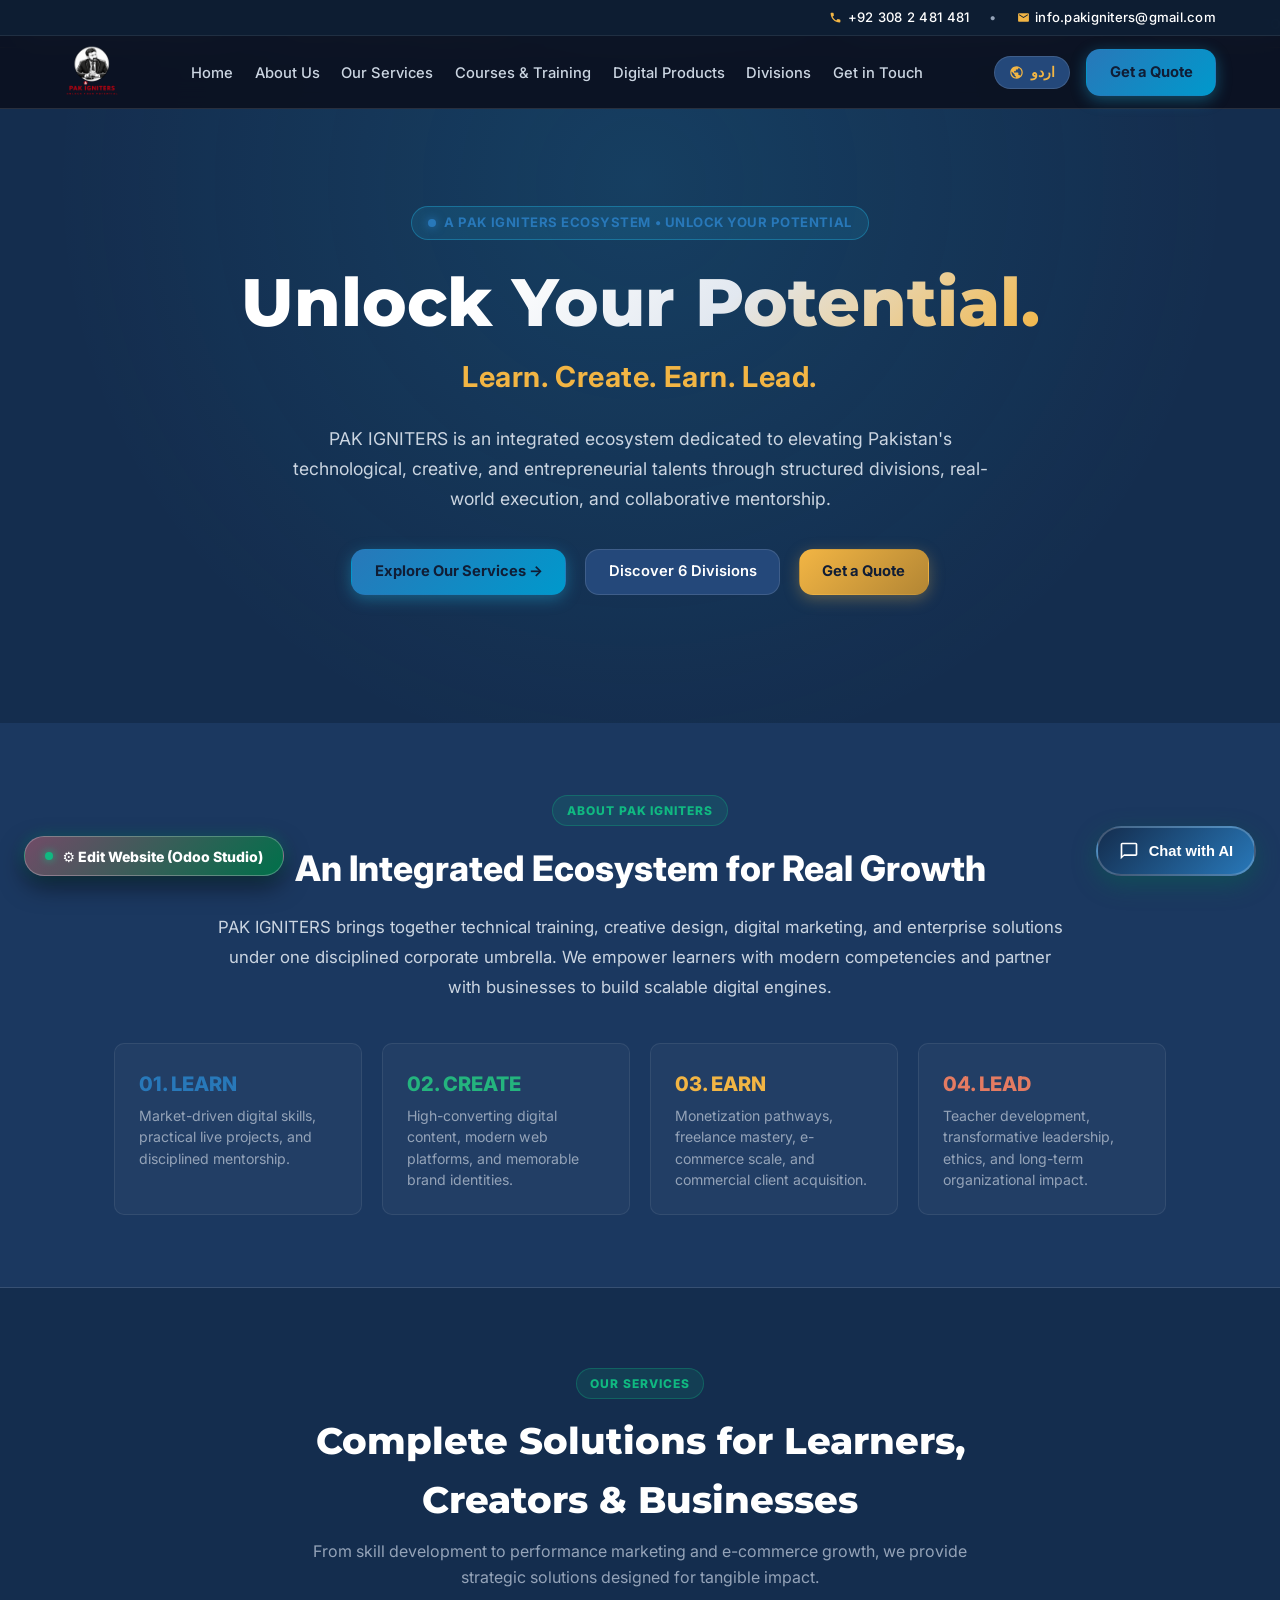
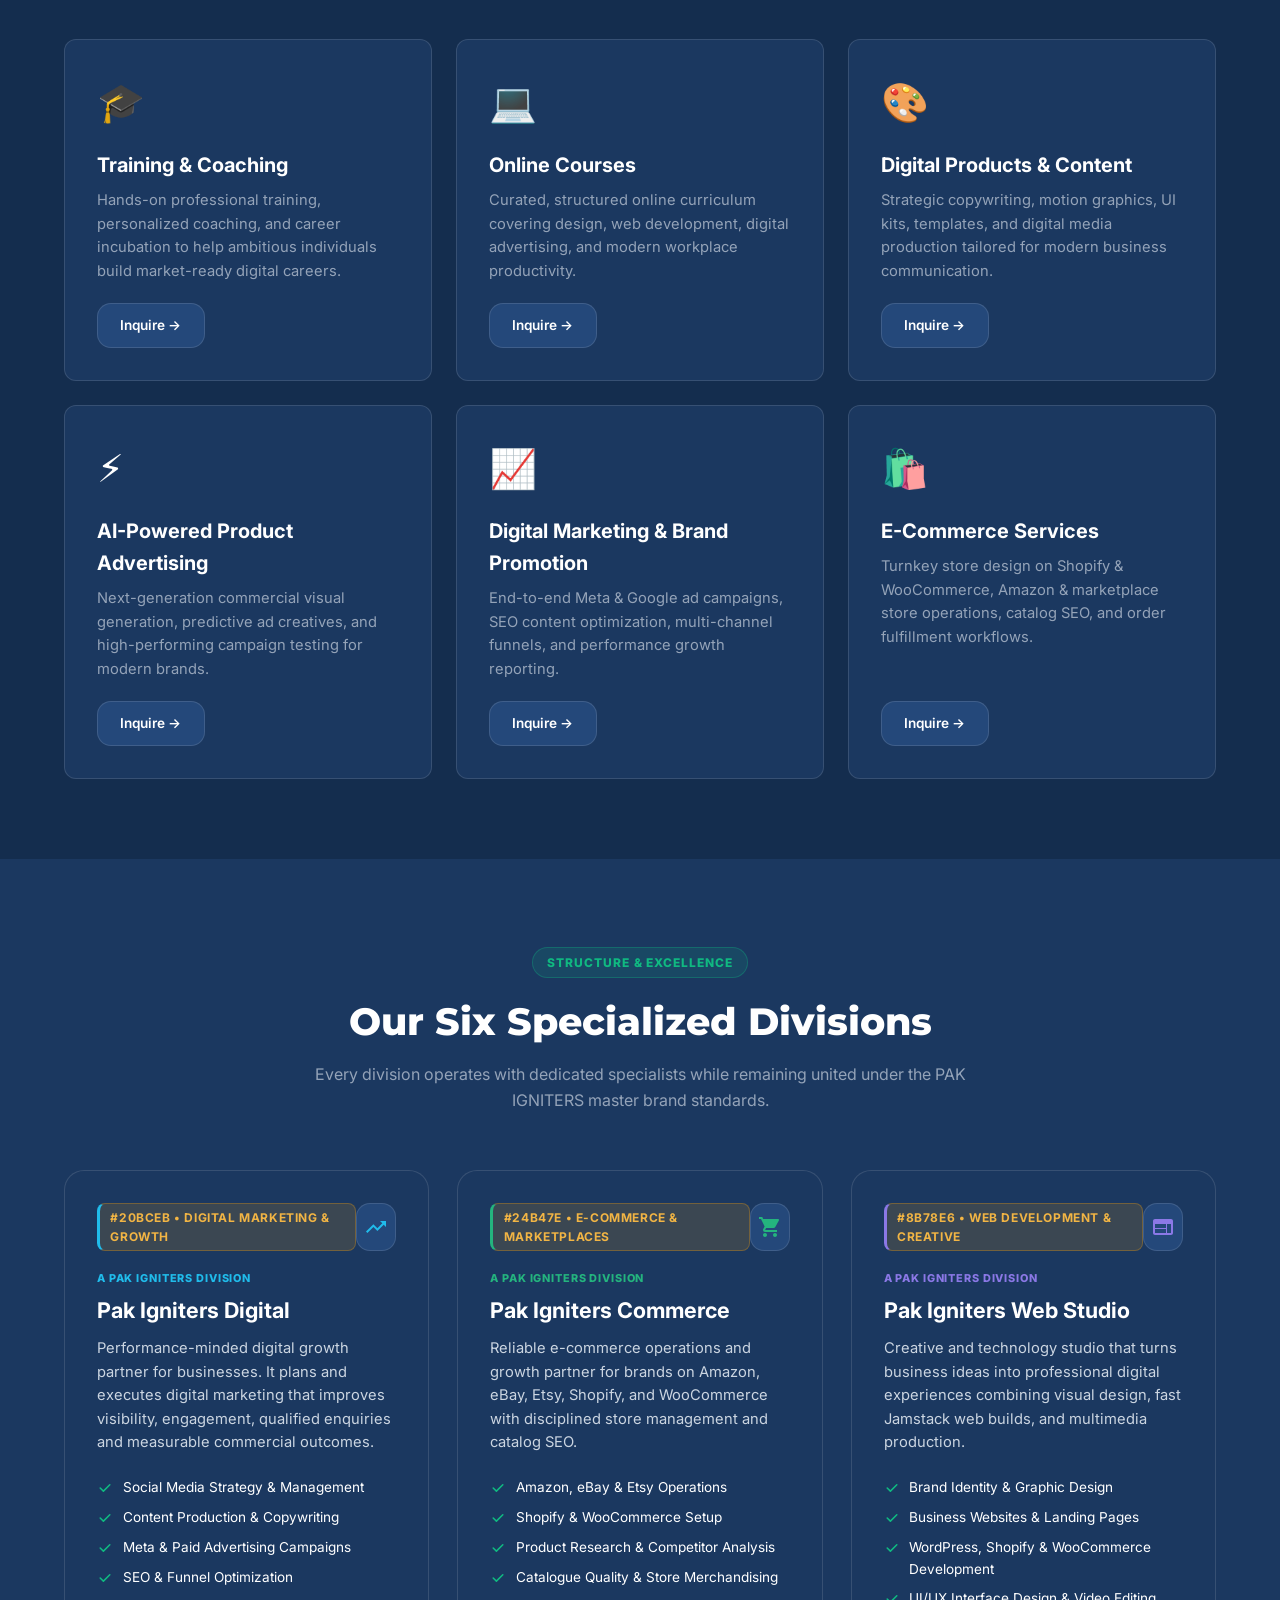
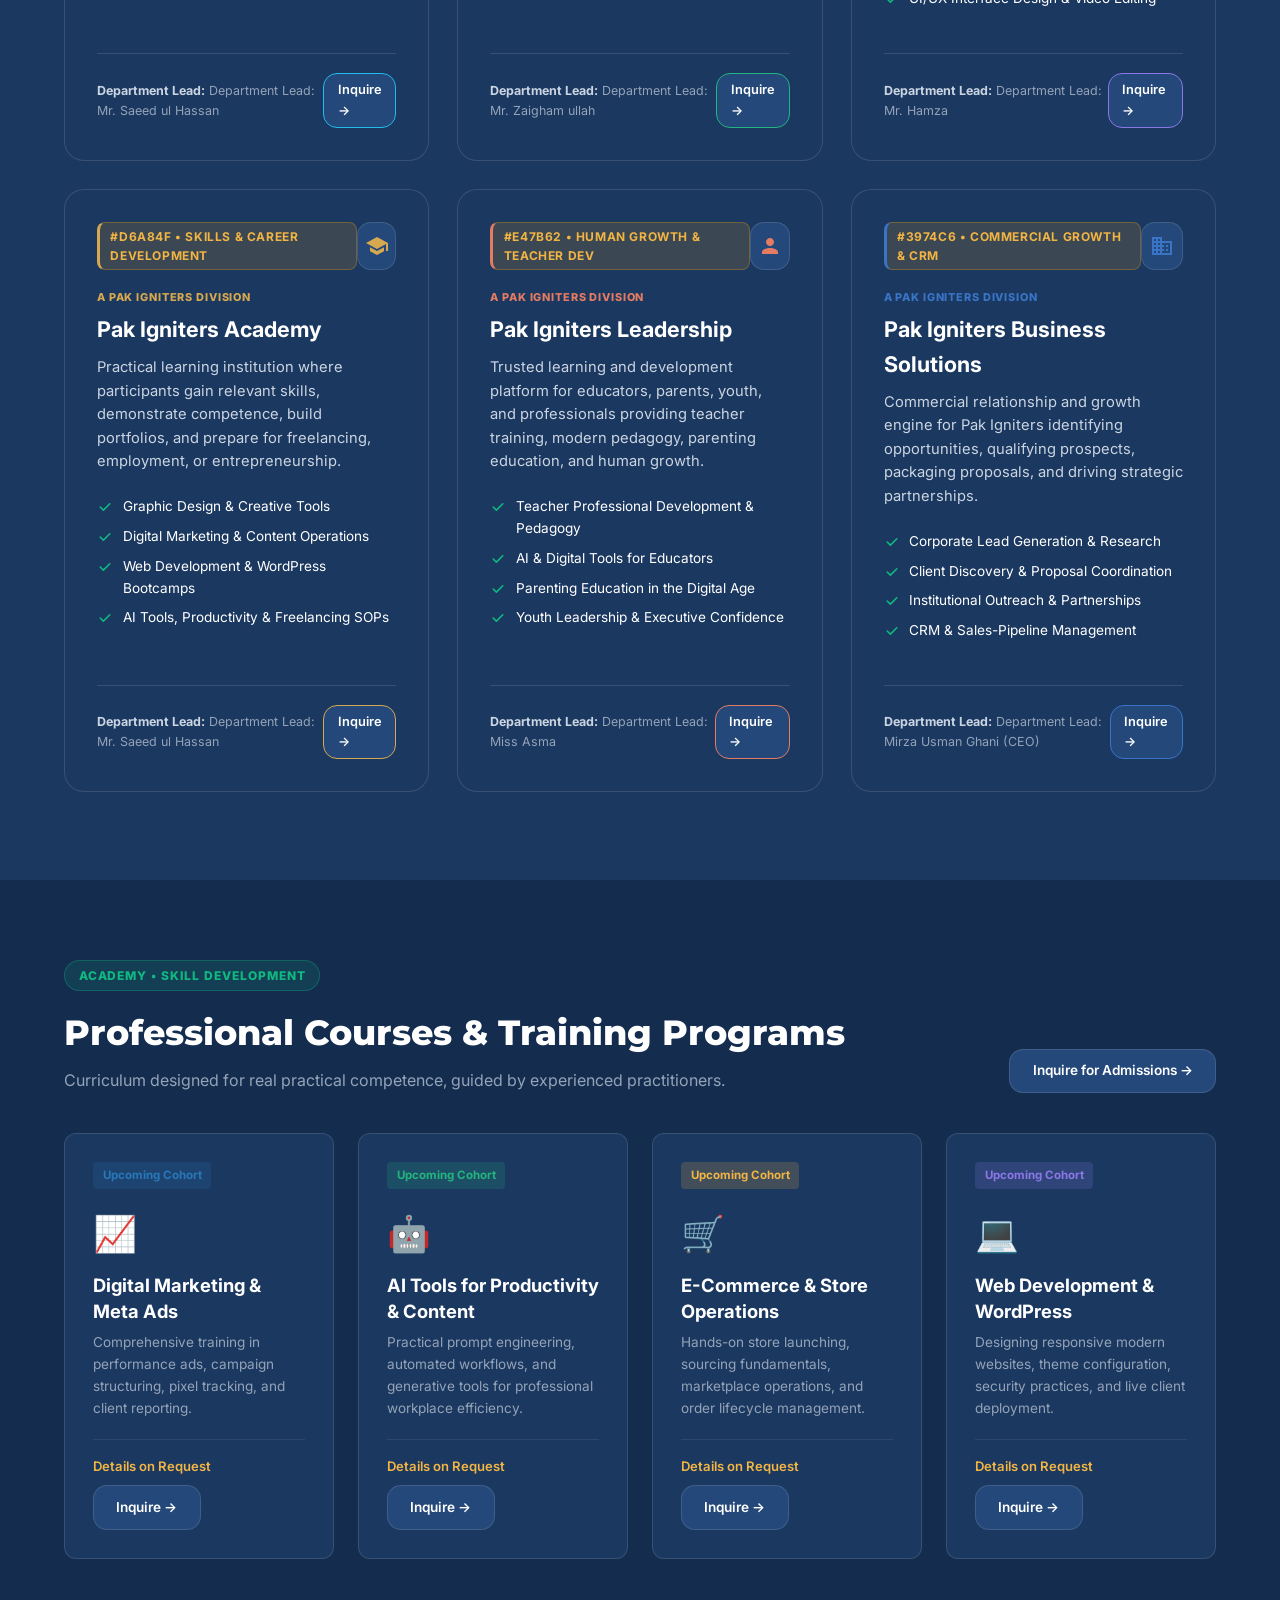
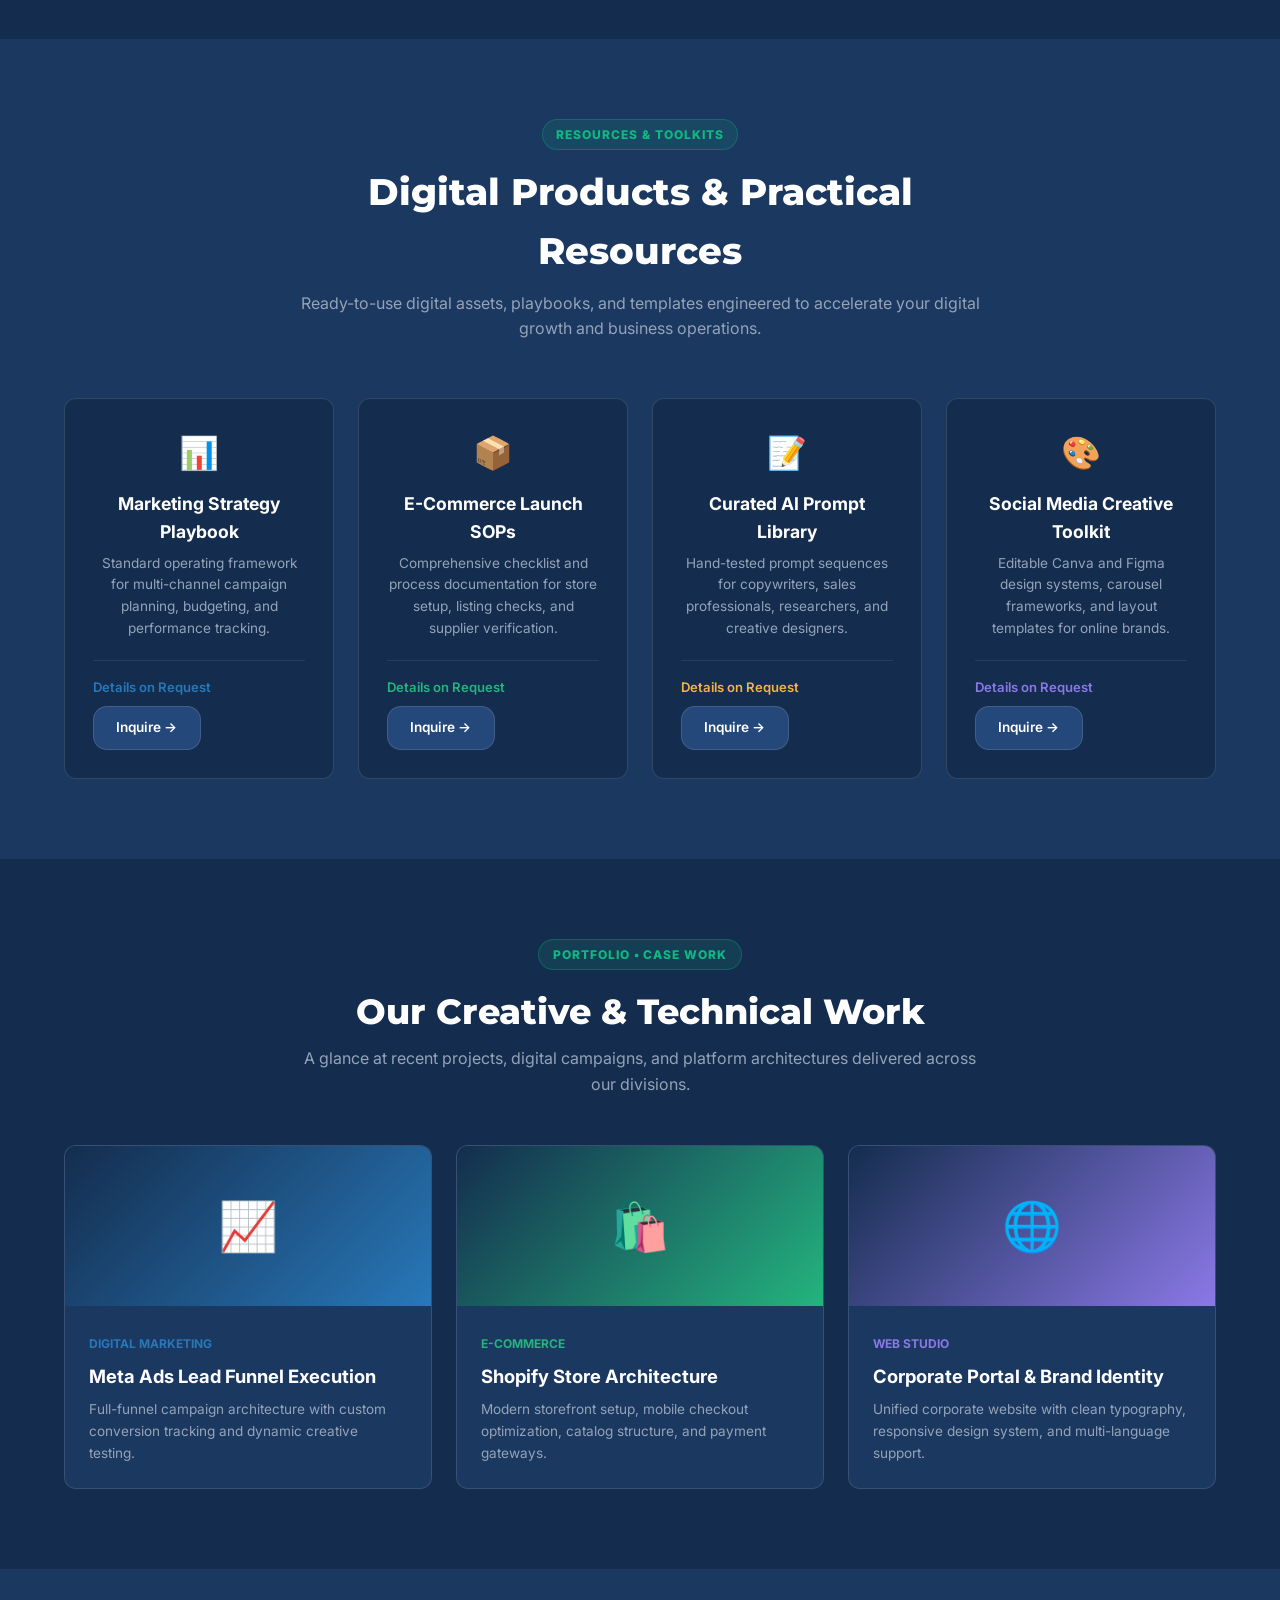
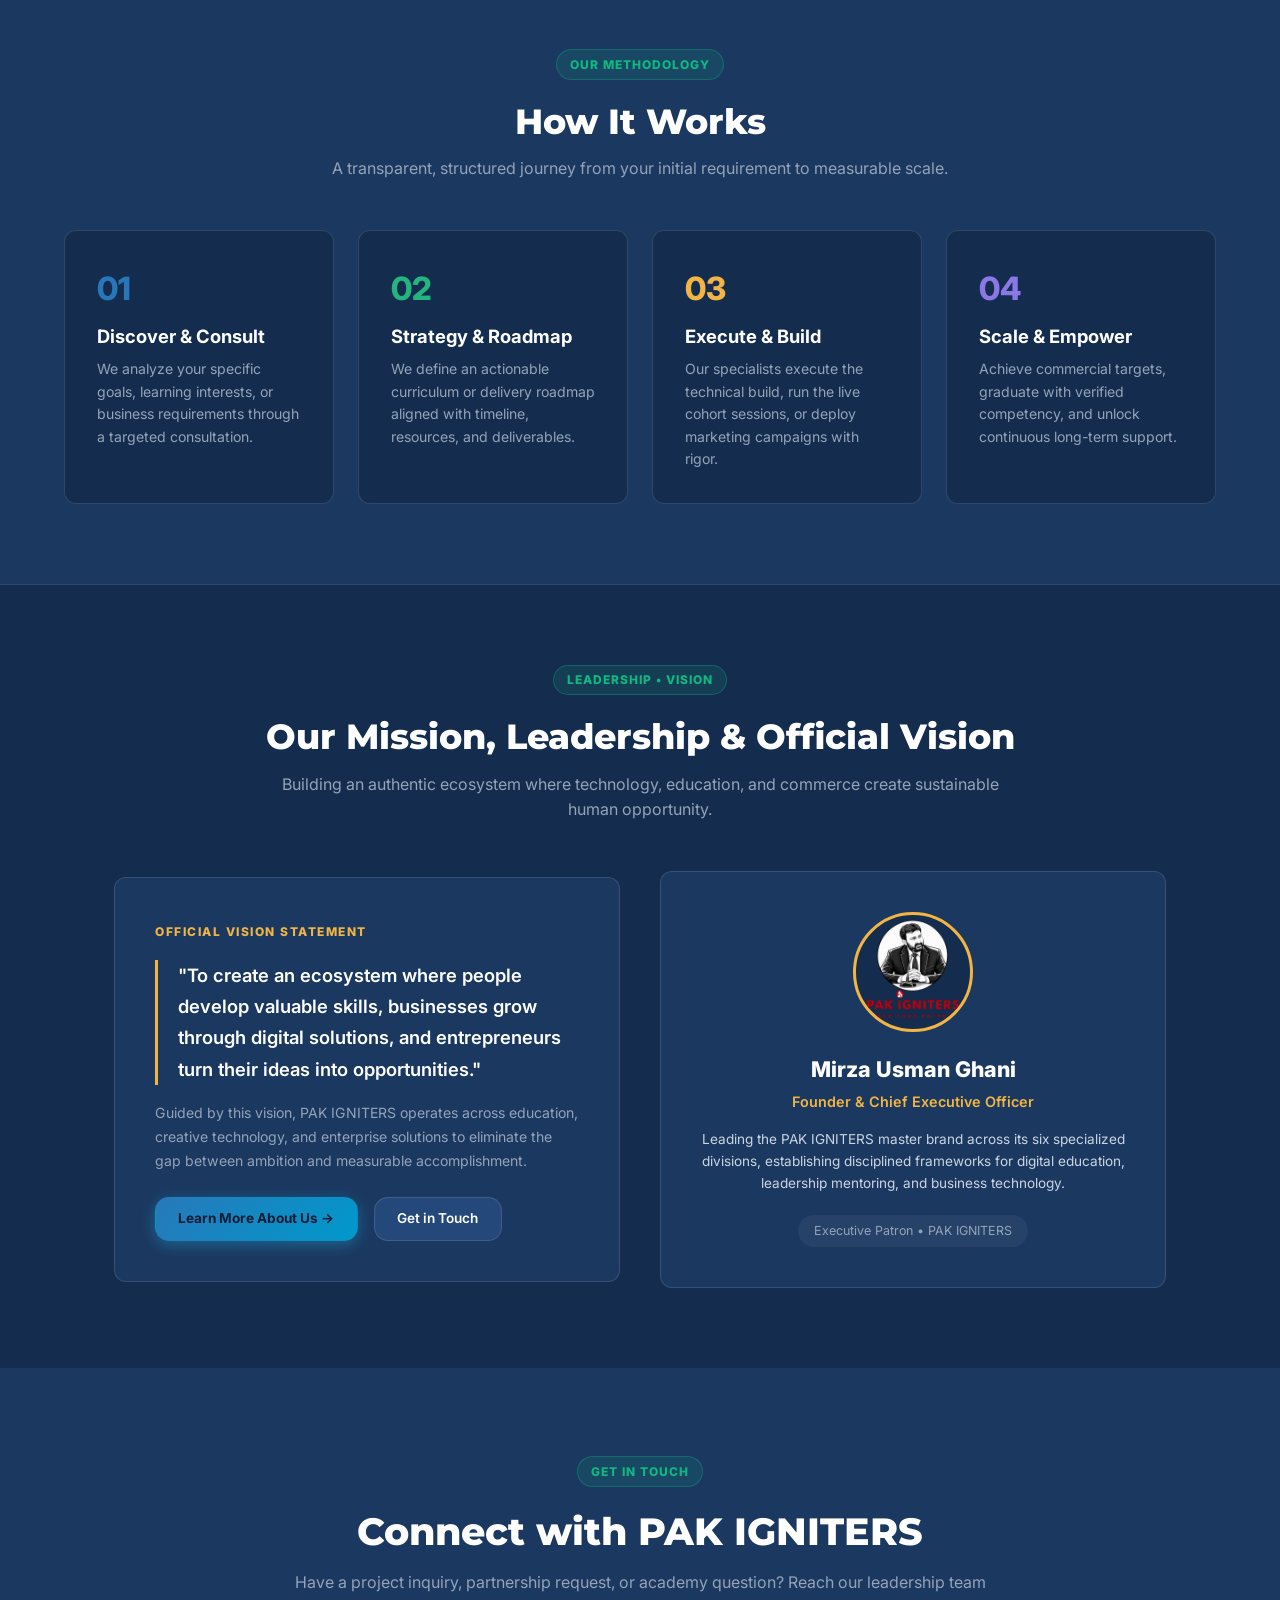
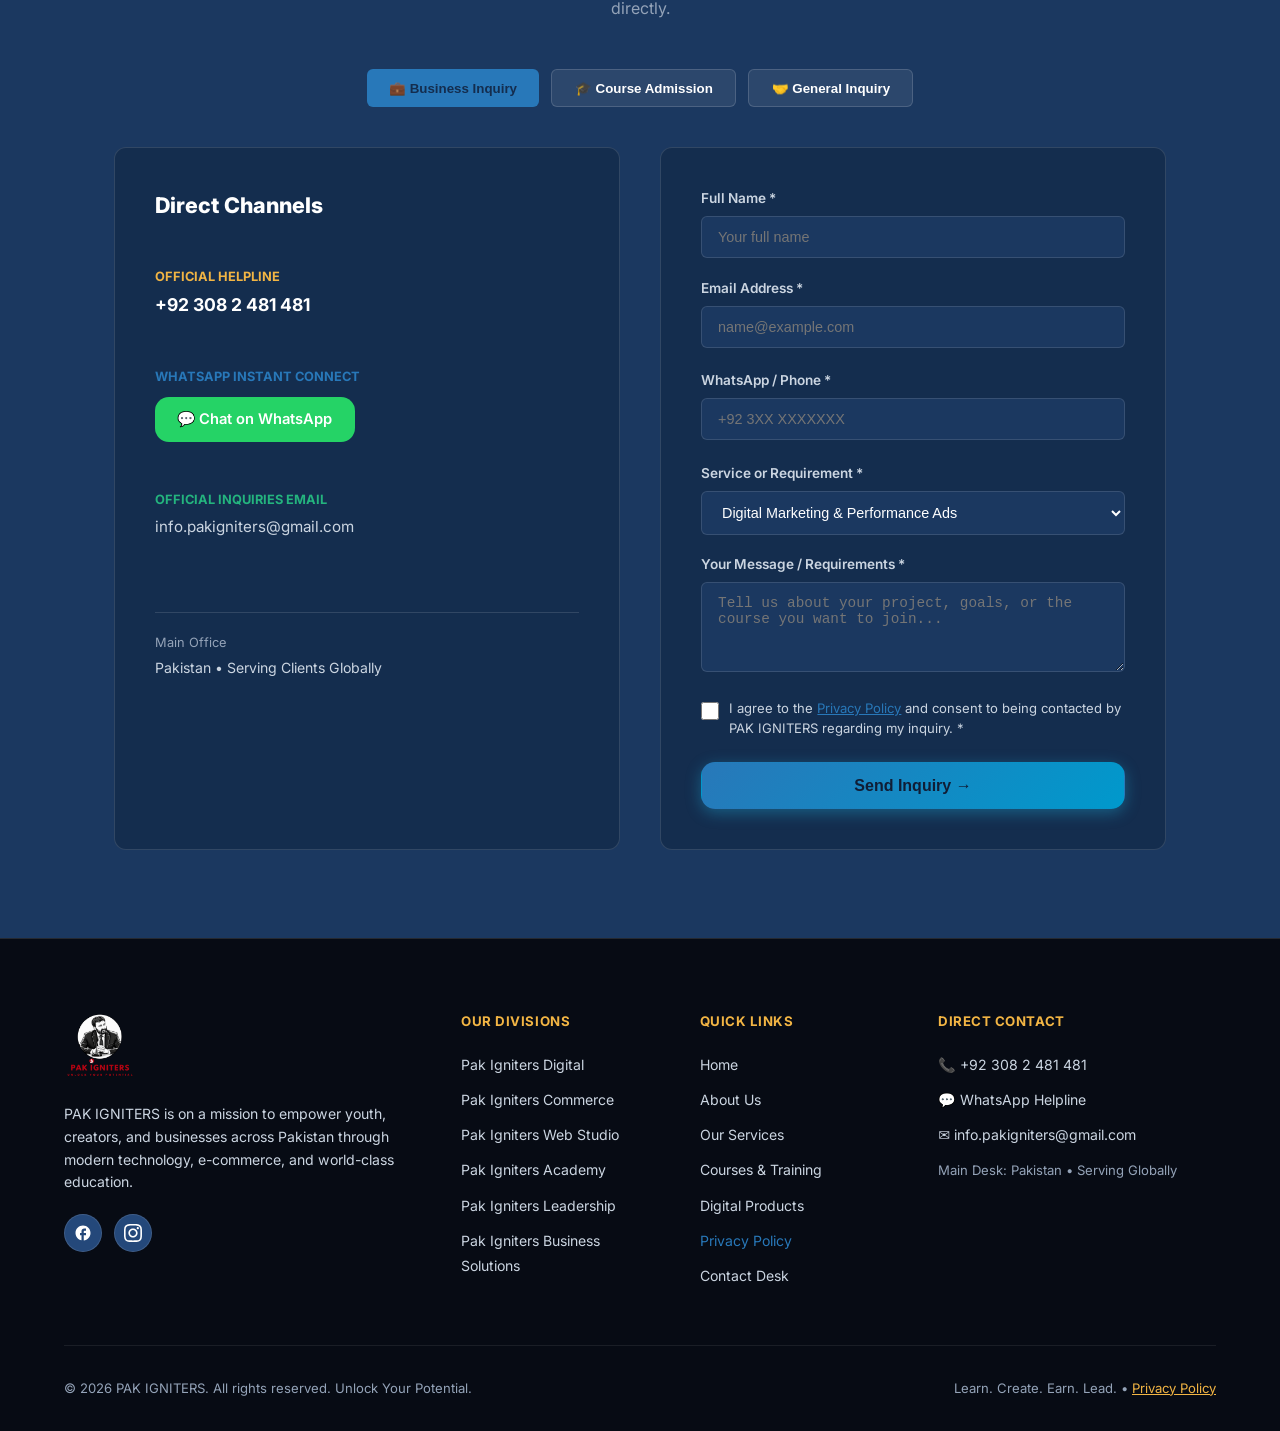
==== commit 9dc73779: "feat: complete brand update, official logo transparency, moving strip, zero mobile overflow, and pri" ====
--- a/index.html
+++ b/index.html
@@ -4,7 +4,7 @@
   <meta charset="UTF-8">
   <meta name="viewport" content="width=device-width, initial-scale=1.0">
   <meta name="description" content="Official portal of PAK IGNITERS. Empowering youth and businesses across Pakistan through professional training, digital products, AI-powered advertising, web studio, e-commerce, and executive leadership.">
-  <title>PAK IGNITERS | Unlock Your Potential - Learn. Create. Promote. Grow.</title>
+  <title>PAK IGNITERS | Unlock Your Potential - Learn. Create. Earn. Lead.</title>
 
   <!-- Google Fonts: Inter, Montserrat, Outfit, Noto Nastaliq Urdu -->
   <link rel="preconnect" href="https://fonts.googleapis.com">
@@ -22,22 +22,15 @@
        Sticky Site Header
        ======================================================================== -->
   <header class="site-header" id="siteHeader">
-    <!-- Top Announcement Tagline Bar -->
+    <!-- Top Contact Details Bar (Tagline moved to announcement strip below) -->
     <div class="top-announcement-bar">
       <div class="container top-announcement-content">
-        <span class="announcement-pill">
-          <span class="pill-dot"></span>
-          <span data-i18n="nav.taglineMini">Unlock Your Potential</span>
-        </span>
-        <span class="announcement-sep">•</span>
-        <span class="announcement-sub" data-i18n="hero.supporting">Learn. Create. Promote. Grow.</span>
-        <span class="announcement-sep top-contact-hide-mobile">•</span>
-        <a href="tel:+923082481481" class="top-contact-link top-contact-hide-mobile" title="Call Helpline">
+        <a href="tel:+923082481481" class="top-contact-link" title="Call Helpline">
           <svg viewBox="0 0 24 24" class="top-link-icon"><path d="M6.62 10.79c1.44 2.83 3.76 5.14 6.59 6.59l2.2-2.2c.27-.27.67-.36 1.02-.24 1.12.37 2.33.57 3.57.57.55 0 1 .45 1 1V20c0 .55-.45 1-1 1-9.39 0-17-7.61-17-17 0-.55.45-1 1-1h3.5c.55 0 1 .45 1 1 0 1.25.2 2.45.57 3.57.11.35.03.74-.25 1.02l-2.2 2.2z"/></svg>
           <span>+92 308 2 481 481</span>
         </a>
-        <span class="announcement-sep top-contact-hide-mobile">•</span>
-        <a href="mailto:info.pakigniters@gmail.com" class="top-contact-link top-contact-hide-mobile" title="Official Inquiries">
+        <span class="announcement-sep">•</span>
+        <a href="mailto:info.pakigniters@gmail.com" class="top-contact-link" title="Official Inquiries">
           <svg viewBox="0 0 24 24" class="top-link-icon"><path d="M20 4H4c-1.1 0-1.99.9-1.99 2L2 18c0 1.1.9 2 2 2h16c1.1 0 2-.9 2-2V6c0-1.1-.9-2-2-2zm0 4l-8 5-8-5V6l8 5 8-5v2z"/></svg>
           <span>info.pakigniters@gmail.com</span>
         </a>
@@ -48,23 +41,22 @@
     <div class="nav-bar-wrapper">
       <div class="container nav-container">
         
-        <!-- Official Full Brand Logo Picture (Requested: Full Picture of Logo) -->
+        <!-- Official Logo (Transparent PNG, Prominent presentation) -->
         <a href="#home" class="brand-wrapper" aria-label="PAK IGNITERS Official Home">
           <img src="assets/images/pak-igniters-official-logo.png" alt="PAK IGNITERS - Unlock Your Potential" class="brand-official-logo">
         </a>
 
-        <!-- Desktop Navigation Menu (Structured from Official Sitemap) -->
+        <!-- Desktop Navigation Menu -->
         <ul class="nav-menu" id="navMenu">
           <li><a href="#home" class="nav-link">Home</a></li>
           <li><a href="about.html" class="nav-link">About Us</a></li>
           <li><a href="#services" class="nav-link">Our Services</a></li>
           <li><a href="#courses" class="nav-link">Courses &amp; Training</a></li>
           <li><a href="#products" class="nav-link">Digital Products</a></li>
-          <li><a href="#portfolio" class="nav-link">Portfolio</a></li>
           <li><a href="#divisions" class="nav-link" data-i18n="nav.divisions">6 Divisions</a></li>
           <li><a href="#contact" class="nav-link" data-i18n="nav.contact">Contact</a></li>
           <li class="mobile-drawer-cta">
-            <a href="#contact" class="btn btn-primary">Get a Quote</a>
+            <a href="#contact" class="btn btn-primary" style="width: 100%; text-align: center;">Get a Quote</a>
           </li>
         </ul>
 
@@ -93,6 +85,43 @@
     </div>
   </header>
 
+  <!-- ========================================================================
+       Moving Tagline Announcement Strip ("Learn. Create. Earn. Lead.")
+       ======================================================================== -->
+  <div class="moving-tagline-bar" aria-label="Moving Announcement">
+    <div class="moving-ticker-track">
+      <div class="moving-ticker-item">
+        <span>Unlock Your Potential</span>
+        <span class="ticker-dot">•</span>
+        <span class="ticker-gold">Learn. Create. Earn. Lead.</span>
+        <span class="ticker-dot">•</span>
+        <span class="ticker-blue">PAK IGNITERS Master Brand</span>
+        <span class="ticker-dot">•</span>
+        <span>Six Specialized Divisions</span>
+        <span class="ticker-dot">•</span>
+      </div>
+      <div class="moving-ticker-item">
+        <span>Unlock Your Potential</span>
+        <span class="ticker-dot">•</span>
+        <span class="ticker-gold">Learn. Create. Earn. Lead.</span>
+        <span class="ticker-dot">•</span>
+        <span class="ticker-blue">PAK IGNITERS Master Brand</span>
+        <span class="ticker-dot">•</span>
+        <span>Six Specialized Divisions</span>
+        <span class="ticker-dot">•</span>
+      </div>
+      <div class="moving-ticker-item">
+        <span>Unlock Your Potential</span>
+        <span class="ticker-dot">•</span>
+        <span class="ticker-gold">Learn. Create. Earn. Lead.</span>
+        <span class="ticker-dot">•</span>
+        <span class="ticker-blue">PAK IGNITERS Master Brand</span>
+        <span class="ticker-dot">•</span>
+        <span>Six Specialized Divisions</span>
+        <span class="ticker-dot">•</span>
+      </div>
+    </div>
+  </div>
 
   <main id="mainContent">
 
@@ -127,7 +156,7 @@
       <div class="hero-cta-group">
         <a href="#services" class="btn btn-primary odoo-editable">Explore Our Services &rarr;</a>
         <a href="#divisions" class="btn btn-secondary odoo-editable">Discover 6 Divisions</a>
-        <a href="#contact" class="btn btn-accent odoo-editable" style="background:#D6A84F; color:#101D35; font-weight:700;">Get a Quote</a>
+        <a href="#contact" class="btn btn-accent odoo-editable">Get a Quote</a>
       </div>
 
     </div>
@@ -147,9 +176,9 @@
       </p>
 
       <!-- 4 Brand Pillars Grid -->
-      <div style="display: grid; grid-template-columns: repeat(auto-fit, minmax(220px, 1fr)); gap: 1.25rem; text-align: left;">
+      <div style="display: grid; grid-template-columns: repeat(auto-fit, minmax(min(100%, 220px), 1fr)); gap: 1.25rem; text-align: left;">
         <div style="background: rgba(255,255,255,0.03); border: 1px solid rgba(255,255,255,0.08); padding: 1.5rem; border-radius: 10px;">
-          <div style="color: #20BCEB; font-weight: 800; font-size: 1.25rem; margin-bottom: 0.35rem;">01. LEARN</div>
+          <div style="color: var(--color-brand-cyan); font-weight: 800; font-size: 1.25rem; margin-bottom: 0.35rem;">01. LEARN</div>
           <p style="font-size: 0.88rem; color: #94A3B8; line-height: 1.5; margin: 0;">Market-driven digital skills, practical live projects, and disciplined mentorship.</p>
         </div>
         <div style="background: rgba(255,255,255,0.03); border: 1px solid rgba(255,255,255,0.08); padding: 1.5rem; border-radius: 10px;">
@@ -157,7 +186,7 @@
           <p style="font-size: 0.88rem; color: #94A3B8; line-height: 1.5; margin: 0;">High-converting digital content, modern web platforms, and memorable brand identities.</p>
         </div>
         <div style="background: rgba(255,255,255,0.03); border: 1px solid rgba(255,255,255,0.08); padding: 1.5rem; border-radius: 10px;">
-          <div style="color: #D6A84F; font-weight: 800; font-size: 1.25rem; margin-bottom: 0.35rem;">03. EARN</div>
+          <div style="color: var(--color-brand-gold); font-weight: 800; font-size: 1.25rem; margin-bottom: 0.35rem;">03. EARN</div>
           <p style="font-size: 0.88rem; color: #94A3B8; line-height: 1.5; margin: 0;">Monetization pathways, freelance mastery, e-commerce scale, and commercial client acquisition.</p>
         </div>
         <div style="background: rgba(255,255,255,0.03); border: 1px solid rgba(255,255,255,0.08); padding: 1.5rem; border-radius: 10px;">
@@ -171,7 +200,7 @@
   <!-- ========================================================================
        SECTION 4: Our Services (6 Categories from Official Sitemap)
        ======================================================================== -->
-  <section class="odoo-section-wrapper" id="services" style="padding: 5rem 1rem; background: #0B1120;">
+  <section class="odoo-section-wrapper" id="services" style="padding: 5rem 1rem; background: var(--bg-main);">
     <div class="container" style="max-width: 1200px; margin: 0 auto;">
       <div class="section-header" style="text-align: center; margin-bottom: 3rem;">
         <span class="section-eyebrow">OUR SERVICES</span>
@@ -183,74 +212,74 @@
         </p>
       </div>
 
-      <div style="display: grid; grid-template-columns: repeat(auto-fit, minmax(320px, 1fr)); gap: 1.5rem;">
+      <div style="display: grid; grid-template-columns: repeat(auto-fit, minmax(min(100%, 280px), 1fr)); gap: 1.5rem;">
         <!-- 1. Training & Coaching -->
-        <div style="background: #131D31; padding: 2rem; border-radius: 12px; border: 1px solid rgba(255,255,255,0.1); display: flex; flex-direction: column;">
+        <div style="background: var(--bg-surface); padding: 2rem; border-radius: 12px; border: 1px solid var(--border-color); display: flex; flex-direction: column;">
           <div style="font-size: 2.4rem; margin-bottom: 1rem;">🎓</div>
           <h3 class="odoo-editable" style="color: #FFFFFF; font-size: 1.25rem; font-weight: 700; margin-bottom: 0.5rem;">Training &amp; Coaching</h3>
           <p class="odoo-editable" style="color: #94A3B8; font-size: 0.92rem; line-height: 1.6; margin-bottom: 1.25rem;">
             Hands-on professional training, personalized coaching, and career incubation to help ambitious individuals build market-ready digital careers.
           </p>
-          <a href="#contact" class="btn btn-secondary odoo-editable" style="margin-top: auto; align-self: flex-start; font-size: 0.82rem; padding: 0.45rem 1rem;">Contact Us for Details &rarr;</a>
+          <a href="#contact" class="btn btn-secondary odoo-editable" style="margin-top: auto; align-self: flex-start; font-size: 0.85rem;">Inquire &rarr;</a>
         </div>
 
         <!-- 2. Online Courses -->
-        <div style="background: #131D31; padding: 2rem; border-radius: 12px; border: 1px solid rgba(255,255,255,0.1); display: flex; flex-direction: column;">
+        <div style="background: var(--bg-surface); padding: 2rem; border-radius: 12px; border: 1px solid var(--border-color); display: flex; flex-direction: column;">
           <div style="font-size: 2.4rem; margin-bottom: 1rem;">💻</div>
           <h3 class="odoo-editable" style="color: #FFFFFF; font-size: 1.25rem; font-weight: 700; margin-bottom: 0.5rem;">Online Courses</h3>
           <p class="odoo-editable" style="color: #94A3B8; font-size: 0.92rem; line-height: 1.6; margin-bottom: 1.25rem;">
             Curated, structured online curriculum covering design, web development, digital advertising, and modern workplace productivity.
           </p>
-          <a href="#courses" class="btn btn-secondary odoo-editable" style="margin-top: auto; align-self: flex-start; font-size: 0.82rem; padding: 0.45rem 1rem;">Explore Course Catalogue &rarr;</a>
+          <a href="#courses" class="btn btn-secondary odoo-editable" style="margin-top: auto; align-self: flex-start; font-size: 0.85rem;">Inquire &rarr;</a>
         </div>
 
         <!-- 3. Digital Products and Content -->
-        <div style="background: #131D31; padding: 2rem; border-radius: 12px; border: 1px solid rgba(255,255,255,0.1); display: flex; flex-direction: column;">
+        <div style="background: var(--bg-surface); padding: 2rem; border-radius: 12px; border: 1px solid var(--border-color); display: flex; flex-direction: column;">
           <div style="font-size: 2.4rem; margin-bottom: 1rem;">🎨</div>
           <h3 class="odoo-editable" style="color: #FFFFFF; font-size: 1.25rem; font-weight: 700; margin-bottom: 0.5rem;">Digital Products &amp; Content</h3>
           <p class="odoo-editable" style="color: #94A3B8; font-size: 0.92rem; line-height: 1.6; margin-bottom: 1.25rem;">
             Strategic copywriting, motion graphics, UI kits, templates, and digital media production tailored for modern business communication.
           </p>
-          <a href="#products" class="btn btn-secondary odoo-editable" style="margin-top: auto; align-self: flex-start; font-size: 0.82rem; padding: 0.45rem 1rem;">Browse Digital Resources &rarr;</a>
+          <a href="#products" class="btn btn-secondary odoo-editable" style="margin-top: auto; align-self: flex-start; font-size: 0.85rem;">Inquire &rarr;</a>
         </div>
 
         <!-- 4. AI-Powered Product Advertising -->
-        <div style="background: #131D31; padding: 2rem; border-radius: 12px; border: 1px solid rgba(255,255,255,0.1); display: flex; flex-direction: column;">
+        <div style="background: var(--bg-surface); padding: 2rem; border-radius: 12px; border: 1px solid var(--border-color); display: flex; flex-direction: column;">
           <div style="font-size: 2.4rem; margin-bottom: 1rem;">⚡</div>
           <h3 class="odoo-editable" style="color: #FFFFFF; font-size: 1.25rem; font-weight: 700; margin-bottom: 0.5rem;">AI-Powered Product Advertising</h3>
           <p class="odoo-editable" style="color: #94A3B8; font-size: 0.92rem; line-height: 1.6; margin-bottom: 1.25rem;">
             Next-generation commercial visual generation, predictive ad creatives, and high-performing campaign testing for modern brands.
           </p>
-          <a href="#contact" class="btn btn-secondary odoo-editable" style="margin-top: auto; align-self: flex-start; font-size: 0.82rem; padding: 0.45rem 1rem;">Inquire for Solutions &rarr;</a>
+          <a href="#contact" class="btn btn-secondary odoo-editable" style="margin-top: auto; align-self: flex-start; font-size: 0.85rem;">Inquire &rarr;</a>
         </div>
 
         <!-- 5. Digital Marketing & Brand Promotion -->
-        <div style="background: #131D31; padding: 2rem; border-radius: 12px; border: 1px solid rgba(255,255,255,0.1); display: flex; flex-direction: column;">
+        <div style="background: var(--bg-surface); padding: 2rem; border-radius: 12px; border: 1px solid var(--border-color); display: flex; flex-direction: column;">
           <div style="font-size: 2.4rem; margin-bottom: 1rem;">📈</div>
           <h3 class="odoo-editable" style="color: #FFFFFF; font-size: 1.25rem; font-weight: 700; margin-bottom: 0.5rem;">Digital Marketing &amp; Brand Promotion</h3>
           <p class="odoo-editable" style="color: #94A3B8; font-size: 0.92rem; line-height: 1.6; margin-bottom: 1.25rem;">
             End-to-end Meta &amp; Google ad campaigns, SEO content optimization, multi-channel funnels, and performance growth reporting.
           </p>
-          <a href="#contact" class="btn btn-secondary odoo-editable" style="margin-top: auto; align-self: flex-start; font-size: 0.82rem; padding: 0.45rem 1rem;">Request Consultation &rarr;</a>
+          <a href="#contact" class="btn btn-secondary odoo-editable" style="margin-top: auto; align-self: flex-start; font-size: 0.85rem;">Inquire &rarr;</a>
         </div>
 
         <!-- 6. E-Commerce Services -->
-        <div style="background: #131D31; padding: 2rem; border-radius: 12px; border: 1px solid rgba(255,255,255,0.1); display: flex; flex-direction: column;">
+        <div style="background: var(--bg-surface); padding: 2rem; border-radius: 12px; border: 1px solid var(--border-color); display: flex; flex-direction: column;">
           <div style="font-size: 2.4rem; margin-bottom: 1rem;">🛍️</div>
           <h3 class="odoo-editable" style="color: #FFFFFF; font-size: 1.25rem; font-weight: 700; margin-bottom: 0.5rem;">E-Commerce Services</h3>
           <p class="odoo-editable" style="color: #94A3B8; font-size: 0.92rem; line-height: 1.6; margin-bottom: 1.25rem;">
             Turnkey store design on Shopify &amp; WooCommerce, Amazon &amp; marketplace store operations, catalog SEO, and order fulfillment workflows.
           </p>
-          <a href="#contact" class="btn btn-secondary odoo-editable" style="margin-top: auto; align-self: flex-start; font-size: 0.82rem; padding: 0.45rem 1rem;">Get Store Support &rarr;</a>
+          <a href="#contact" class="btn btn-secondary odoo-editable" style="margin-top: auto; align-self: flex-start; font-size: 0.85rem;">Inquire &rarr;</a>
         </div>
       </div>
     </div>
   </section>
 
   <!-- ========================================================================
-       SECTION 5: Six Official Divisions (Brand Identity PDF Specification)
-       ======================================================================== -->
-  <section class="divisions-section odoo-section-wrapper" id="divisions" style="padding: 5.5rem 1rem; background: var(--bg-main);">
+       SECTION 5: Six Official Divisions (Brand Identity Specification)
+       ======================================================================== -->
+  <section class="divisions-section odoo-section-wrapper" id="divisions" style="padding: 5.5rem 1rem; background: var(--bg-surface);">
     <div class="container">
       <div class="section-header" style="text-align: center; margin-bottom: 3.5rem;">
         <span class="section-eyebrow">STRUCTURE &amp; EXCELLENCE</span>
@@ -262,16 +291,16 @@
         </p>
       </div>
 
-      <div class="divisions-grid" id="divisionsContainer" style="display: grid; grid-template-columns: repeat(auto-fit, minmax(340px, 1fr)); gap: 1.75rem;">
+      <div class="divisions-grid" id="divisionsContainer" style="display: grid; grid-template-columns: repeat(auto-fit, minmax(min(100%, 300px), 1fr)); gap: 1.75rem;">
         
         <!-- Division 01: PAK IGNITERS DIGITAL -->
-        <div class="division-card" style="border-top: 4px solid #20BCEB; background: #131D31; padding: 2rem; border-radius: 12px; display: flex; flex-direction: column;">
+        <div class="division-card" style="border-top: 4px solid var(--color-brand-cyan); background: var(--bg-main); padding: 2rem; border-radius: 12px; display: flex; flex-direction: column;">
           <div style="display: flex; justify-content: space-between; align-items: center; margin-bottom: 0.75rem;">
-            <span style="font-size: 0.75rem; font-weight: 800; letter-spacing: 1px; color: #20BCEB; text-transform: uppercase;">A PAK IGNITERS DIVISION</span>
+            <span style="font-size: 0.75rem; font-weight: 800; letter-spacing: 1px; color: var(--color-brand-cyan); text-transform: uppercase;">A PAK IGNITERS DIVISION</span>
             <span style="font-size: 0.8rem; font-weight: 700; color: rgba(255,255,255,0.4);">DIV 01</span>
           </div>
           <h3 class="odoo-editable" style="font-size: 1.35rem; font-weight: 800; color: #FFFFFF; margin-bottom: 0.25rem;">PAK IGNITERS DIGITAL</h3>
-          <div style="font-size: 0.88rem; font-weight: 600; color: #20BCEB; margin-bottom: 0.75rem;">Digital Marketing &amp; Growth Services</div>
+          <div style="font-size: 0.88rem; font-weight: 600; color: var(--color-brand-cyan); margin-bottom: 0.75rem;">Digital Marketing &amp; Growth Services</div>
           <p style="font-style: italic; font-size: 0.85rem; color: #CBD5E1; margin-bottom: 1rem;">"Your Business. Our Digital Growth."</p>
           <ul style="list-style: none; padding: 0; margin: 0 0 1.5rem 0; font-size: 0.85rem; color: #94A3B8; line-height: 1.8;">
             <li>&bull; Social media strategy &amp; campaign management</li>
@@ -280,14 +309,14 @@
             <li>&bull; SEO &amp; website content optimization</li>
             <li>&bull; Lead funnels &amp; conversion optimization</li>
           </ul>
-          <div style="margin-top: auto; padding-top: 1rem; border-top: 1px solid rgba(255,255,255,0.08); display: flex; justify-content: space-between; align-items: center;">
-            <span style="font-size: 0.78rem; color: #94A3B8;">Lead: Mirza Usman Ghani &amp; Team</span>
-            <a href="#contact" class="btn btn-secondary" style="font-size: 0.8rem; padding: 0.4rem 0.9rem;">Inquire &rarr;</a>
+          <div style="margin-top: auto; padding-top: 1rem; border-top: 1px solid rgba(255,255,255,0.08); display: flex; justify-content: space-between; align-items: center; gap: 0.5rem; flex-wrap: wrap;">
+            <span style="font-size: 0.78rem; color: #94A3B8;">Lead: Specialist Growth Team</span>
+            <a href="#contact" class="btn btn-secondary" style="font-size: 0.85rem;">Inquire &rarr;</a>
           </div>
         </div>
 
         <!-- Division 02: PAK IGNITERS COMMERCE -->
-        <div class="division-card" style="border-top: 4px solid #24B47E; background: #131D31; padding: 2rem; border-radius: 12px; display: flex; flex-direction: column;">
+        <div class="division-card" style="border-top: 4px solid #24B47E; background: var(--bg-main); padding: 2rem; border-radius: 12px; display: flex; flex-direction: column;">
           <div style="display: flex; justify-content: space-between; align-items: center; margin-bottom: 0.75rem;">
             <span style="font-size: 0.75rem; font-weight: 800; letter-spacing: 1px; color: #24B47E; text-transform: uppercase;">A PAK IGNITERS DIVISION</span>
             <span style="font-size: 0.8rem; font-weight: 700; color: rgba(255,255,255,0.4);">DIV 02</span>
@@ -302,14 +331,14 @@
             <li>&bull; Product listing creation &amp; catalog SEO</li>
             <li>&bull; Account health monitoring &amp; reporting</li>
           </ul>
-          <div style="margin-top: auto; padding-top: 1rem; border-top: 1px solid rgba(255,255,255,0.08); display: flex; justify-content: space-between; align-items: center;">
+          <div style="margin-top: auto; padding-top: 1rem; border-top: 1px solid rgba(255,255,255,0.08); display: flex; justify-content: space-between; align-items: center; gap: 0.5rem; flex-wrap: wrap;">
             <span style="font-size: 0.78rem; color: #94A3B8;">Operations: Commerce Specialists</span>
-            <a href="#contact" class="btn btn-secondary" style="font-size: 0.8rem; padding: 0.4rem 0.9rem;">Inquire &rarr;</a>
+            <a href="#contact" class="btn btn-secondary" style="font-size: 0.85rem;">Inquire &rarr;</a>
           </div>
         </div>
 
         <!-- Division 03: PAK IGNITERS WEB STUDIO -->
-        <div class="division-card" style="border-top: 4px solid #8B78E6; background: #131D31; padding: 2rem; border-radius: 12px; display: flex; flex-direction: column;">
+        <div class="division-card" style="border-top: 4px solid #8B78E6; background: var(--bg-main); padding: 2rem; border-radius: 12px; display: flex; flex-direction: column;">
           <div style="display: flex; justify-content: space-between; align-items: center; margin-bottom: 0.75rem;">
             <span style="font-size: 0.75rem; font-weight: 800; letter-spacing: 1px; color: #8B78E6; text-transform: uppercase;">A PAK IGNITERS DIVISION</span>
             <span style="font-size: 0.8rem; font-weight: 700; color: rgba(255,255,255,0.4);">DIV 03</span>
@@ -324,20 +353,20 @@
             <li>&bull; UI/UX wireframing &amp; interface design</li>
             <li>&bull; Short-form video editing &amp; motion graphics</li>
           </ul>
-          <div style="margin-top: auto; padding-top: 1rem; border-top: 1px solid rgba(255,255,255,0.08); display: flex; justify-content: space-between; align-items: center;">
+          <div style="margin-top: auto; padding-top: 1rem; border-top: 1px solid rgba(255,255,255,0.08); display: flex; justify-content: space-between; align-items: center; gap: 0.5rem; flex-wrap: wrap;">
             <span style="font-size: 0.78rem; color: #94A3B8;">Lead: Creative &amp; Tech Team</span>
-            <a href="#contact" class="btn btn-secondary" style="font-size: 0.8rem; padding: 0.4rem 0.9rem;">Inquire &rarr;</a>
+            <a href="#contact" class="btn btn-secondary" style="font-size: 0.85rem;">Inquire &rarr;</a>
           </div>
         </div>
 
         <!-- Division 04: PAK IGNITERS ACADEMY -->
-        <div class="division-card" style="border-top: 4px solid #D6A84F; background: #131D31; padding: 2rem; border-radius: 12px; display: flex; flex-direction: column;">
+        <div class="division-card" style="border-top: 4px solid var(--color-brand-gold); background: var(--bg-main); padding: 2rem; border-radius: 12px; display: flex; flex-direction: column;">
           <div style="display: flex; justify-content: space-between; align-items: center; margin-bottom: 0.75rem;">
-            <span style="font-size: 0.75rem; font-weight: 800; letter-spacing: 1px; color: #D6A84F; text-transform: uppercase;">A PAK IGNITERS DIVISION</span>
+            <span style="font-size: 0.75rem; font-weight: 800; letter-spacing: 1px; color: var(--color-brand-gold); text-transform: uppercase;">A PAK IGNITERS DIVISION</span>
             <span style="font-size: 0.8rem; font-weight: 700; color: rgba(255,255,255,0.4);">DIV 04</span>
           </div>
           <h3 class="odoo-editable" style="font-size: 1.35rem; font-weight: 800; color: #FFFFFF; margin-bottom: 0.25rem;">PAK IGNITERS ACADEMY</h3>
-          <div style="font-size: 0.88rem; font-weight: 600; color: #D6A84F; margin-bottom: 0.75rem;">Professional Skills &amp; Career Development</div>
+          <div style="font-size: 0.88rem; font-weight: 600; color: var(--color-brand-gold); margin-bottom: 0.75rem;">Professional Skills &amp; Career Development</div>
           <p style="font-style: italic; font-size: 0.85rem; color: #CBD5E1; margin-bottom: 1rem;">"Learn Skills. Build Your Future."</p>
           <ul style="list-style: none; padding: 0; margin: 0 0 1.5rem 0; font-size: 0.85rem; color: #94A3B8; line-height: 1.8;">
             <li>&bull; Graphic design &amp; creative software tools</li>
@@ -346,14 +375,14 @@
             <li>&bull; AI tools &amp; workplace productivity workflows</li>
             <li>&bull; Freelancing proposals &amp; client communication</li>
           </ul>
-          <div style="margin-top: auto; padding-top: 1rem; border-top: 1px solid rgba(255,255,255,0.08); display: flex; justify-content: space-between; align-items: center;">
+          <div style="margin-top: auto; padding-top: 1rem; border-top: 1px solid rgba(255,255,255,0.08); display: flex; justify-content: space-between; align-items: center; gap: 0.5rem; flex-wrap: wrap;">
             <span style="font-size: 0.78rem; color: #94A3B8;">Academy Directorate</span>
-            <a href="#courses" class="btn btn-secondary" style="font-size: 0.8rem; padding: 0.4rem 0.9rem;">View Courses &rarr;</a>
+            <a href="#courses" class="btn btn-secondary" style="font-size: 0.85rem;">Inquire &rarr;</a>
           </div>
         </div>
 
         <!-- Division 05: PAK IGNITERS LEADERSHIP -->
-        <div class="division-card" style="border-top: 4px solid #E47B62; background: #131D31; padding: 2rem; border-radius: 12px; display: flex; flex-direction: column;">
+        <div class="division-card" style="border-top: 4px solid #E47B62; background: var(--bg-main); padding: 2rem; border-radius: 12px; display: flex; flex-direction: column;">
           <div style="display: flex; justify-content: space-between; align-items: center; margin-bottom: 0.75rem;">
             <span style="font-size: 0.75rem; font-weight: 800; letter-spacing: 1px; color: #E47B62; text-transform: uppercase;">A PAK IGNITERS DIVISION</span>
             <span style="font-size: 0.8rem; font-weight: 700; color: rgba(255,255,255,0.4);">DIV 05</span>
@@ -368,14 +397,14 @@
             <li>&bull; Institutional training for schools &amp; colleges</li>
             <li>&bull; Executive leadership &amp; public speaking</li>
           </ul>
-          <div style="margin-top: auto; padding-top: 1rem; border-top: 1px solid rgba(255,255,255,0.08); display: flex; justify-content: space-between; align-items: center;">
+          <div style="margin-top: auto; padding-top: 1rem; border-top: 1px solid rgba(255,255,255,0.08); display: flex; justify-content: space-between; align-items: center; gap: 0.5rem; flex-wrap: wrap;">
             <span style="font-size: 0.78rem; color: #94A3B8;">Patron: Mirza Usman Ghani</span>
-            <a href="#contact" class="btn btn-secondary" style="font-size: 0.8rem; padding: 0.4rem 0.9rem;">Inquire &rarr;</a>
+            <a href="#contact" class="btn btn-secondary" style="font-size: 0.85rem;">Inquire &rarr;</a>
           </div>
         </div>
 
         <!-- Division 06: PAK IGNITERS BUSINESS SOLUTIONS -->
-        <div class="division-card" style="border-top: 4px solid #3974C6; background: #131D31; padding: 2rem; border-radius: 12px; display: flex; flex-direction: column;">
+        <div class="division-card" style="border-top: 4px solid #3974C6; background: var(--bg-main); padding: 2rem; border-radius: 12px; display: flex; flex-direction: column;">
           <div style="display: flex; justify-content: space-between; align-items: center; margin-bottom: 0.75rem;">
             <span style="font-size: 0.75rem; font-weight: 800; letter-spacing: 1px; color: #3974C6; text-transform: uppercase;">A PAK IGNITERS DIVISION</span>
             <span style="font-size: 0.8rem; font-weight: 700; color: rgba(255,255,255,0.4);">DIV 06</span>
@@ -390,9 +419,9 @@
             <li>&bull; Workflow automation using no-code &amp; AI tools</li>
             <li>&bull; Corporate advisory &amp; team technology training</li>
           </ul>
-          <div style="margin-top: auto; padding-top: 1rem; border-top: 1px solid rgba(255,255,255,0.08); display: flex; justify-content: space-between; align-items: center;">
+          <div style="margin-top: auto; padding-top: 1rem; border-top: 1px solid rgba(255,255,255,0.08); display: flex; justify-content: space-between; align-items: center; gap: 0.5rem; flex-wrap: wrap;">
             <span style="font-size: 0.78rem; color: #94A3B8;">Lead: Solutions Architects</span>
-            <a href="#contact" class="btn btn-secondary" style="font-size: 0.8rem; padding: 0.4rem 0.9rem;">Inquire &rarr;</a>
+            <a href="#contact" class="btn btn-secondary" style="font-size: 0.85rem;">Inquire &rarr;</a>
           </div>
         </div>
 
@@ -401,9 +430,9 @@
   </section>
 
   <!-- ========================================================================
-       SECTION 6: Courses and Training (Clean Professional Curriculum)
-       ======================================================================== -->
-  <section class="odoo-section-wrapper" id="courses" style="padding: 5rem 1rem; background: #0F172A;">
+       SECTION 6: Courses and Training (Clean Curriculum, Consistent Buttons)
+       ======================================================================== -->
+  <section class="odoo-section-wrapper" id="courses" style="padding: 5rem 1rem; background: var(--bg-main);">
     <div class="container" style="max-width: 1200px; margin: 0 auto;">
       <div style="display: flex; justify-content: space-between; align-items: flex-end; flex-wrap: wrap; gap: 1rem; margin-bottom: 2.5rem;">
         <div>
@@ -415,56 +444,56 @@
             Curriculum designed for real practical competence, guided by experienced practitioners.
           </p>
         </div>
-        <a href="#contact" class="btn btn-outline" style="font-size: 0.85rem;">Inquire for Admissions &rarr;</a>
-      </div>
-
-      <div class="courses-grid" style="display: grid; grid-template-columns: repeat(auto-fit, minmax(270px, 1fr)); gap: 1.5rem;">
+        <a href="#contact" class="btn btn-secondary" style="font-size: 0.85rem;">Inquire for Admissions &rarr;</a>
+      </div>
+
+      <div class="courses-grid" style="display: grid; grid-template-columns: repeat(auto-fit, minmax(min(100%, 260px), 1fr)); gap: 1.5rem;">
         
         <!-- Course 1 -->
-        <div class="course-card" style="background: #1E293B; border: 1px solid rgba(255,255,255,0.08); padding: 1.75rem; border-radius: 12px; display: flex; flex-direction: column;">
-          <span style="align-self: flex-start; font-size: 0.72rem; font-weight: 700; color: #20BCEB; background: rgba(32,188,235,0.12); padding: 0.25rem 0.6rem; border-radius: 4px; margin-bottom: 1rem;">Upcoming Cohort</span>
+        <div class="course-card" style="background: var(--bg-surface); border: 1px solid var(--border-color); padding: 1.75rem; border-radius: 12px; display: flex; flex-direction: column;">
+          <span style="align-self: flex-start; font-size: 0.72rem; font-weight: 700; color: var(--color-brand-cyan); background: rgba(40,120,185,0.18); padding: 0.25rem 0.6rem; border-radius: 4px; margin-bottom: 1rem;">Upcoming Cohort</span>
           <div style="font-size: 2.2rem; margin-bottom: 0.75rem;">📈</div>
           <h3 class="course-title odoo-editable" style="color: #FFFFFF; font-size: 1.15rem; font-weight: 700; margin-bottom: 0.5rem;">Digital Marketing &amp; Meta Ads</h3>
           <p style="color: #94A3B8; font-size: 0.85rem; line-height: 1.6; margin-bottom: 1.25rem;">Comprehensive training in performance ads, campaign structuring, pixel tracking, and client reporting.</p>
-          <div style="margin-top: auto; padding-top: 1rem; border-top: 1px solid rgba(255,255,255,0.08); display: flex; justify-content: space-between; align-items: center;">
-            <span style="font-size: 0.82rem; color: #D6A84F; font-weight: 600;">Details on Request</span>
-            <a href="#contact" class="btn btn-primary" style="font-size: 0.8rem; padding: 0.4rem 0.85rem;">Inquire &rarr;</a>
+          <div style="margin-top: auto; padding-top: 1rem; border-top: 1px solid rgba(255,255,255,0.08); display: flex; justify-content: space-between; align-items: center; gap: 0.5rem; flex-wrap: wrap;">
+            <span style="font-size: 0.82rem; color: var(--color-brand-gold); font-weight: 600;">Details on Request</span>
+            <a href="#contact" class="btn btn-secondary" style="font-size: 0.85rem;">Inquire &rarr;</a>
           </div>
         </div>
 
         <!-- Course 2 -->
-        <div class="course-card" style="background: #1E293B; border: 1px solid rgba(255,255,255,0.08); padding: 1.75rem; border-radius: 12px; display: flex; flex-direction: column;">
-          <span style="align-self: flex-start; font-size: 0.72rem; font-weight: 700; color: #24B47E; background: rgba(36,180,126,0.12); padding: 0.25rem 0.6rem; border-radius: 4px; margin-bottom: 1rem;">Upcoming Cohort</span>
+        <div class="course-card" style="background: var(--bg-surface); border: 1px solid var(--border-color); padding: 1.75rem; border-radius: 12px; display: flex; flex-direction: column;">
+          <span style="align-self: flex-start; font-size: 0.72rem; font-weight: 700; color: #24B47E; background: rgba(36,180,126,0.18); padding: 0.25rem 0.6rem; border-radius: 4px; margin-bottom: 1rem;">Upcoming Cohort</span>
           <div style="font-size: 2.2rem; margin-bottom: 0.75rem;">🤖</div>
           <h3 class="course-title odoo-editable" style="color: #FFFFFF; font-size: 1.15rem; font-weight: 700; margin-bottom: 0.5rem;">AI Tools for Productivity &amp; Content</h3>
           <p style="color: #94A3B8; font-size: 0.85rem; line-height: 1.6; margin-bottom: 1.25rem;">Practical prompt engineering, automated workflows, and generative tools for professional workplace efficiency.</p>
-          <div style="margin-top: auto; padding-top: 1rem; border-top: 1px solid rgba(255,255,255,0.08); display: flex; justify-content: space-between; align-items: center;">
-            <span style="font-size: 0.82rem; color: #D6A84F; font-weight: 600;">Details on Request</span>
-            <a href="#contact" class="btn btn-primary" style="font-size: 0.8rem; padding: 0.4rem 0.85rem;">Inquire &rarr;</a>
+          <div style="margin-top: auto; padding-top: 1rem; border-top: 1px solid rgba(255,255,255,0.08); display: flex; justify-content: space-between; align-items: center; gap: 0.5rem; flex-wrap: wrap;">
+            <span style="font-size: 0.82rem; color: var(--color-brand-gold); font-weight: 600;">Details on Request</span>
+            <a href="#contact" class="btn btn-secondary" style="font-size: 0.85rem;">Inquire &rarr;</a>
           </div>
         </div>
 
         <!-- Course 3 -->
-        <div class="course-card" style="background: #1E293B; border: 1px solid rgba(255,255,255,0.08); padding: 1.75rem; border-radius: 12px; display: flex; flex-direction: column;">
-          <span style="align-self: flex-start; font-size: 0.72rem; font-weight: 700; color: #D6A84F; background: rgba(214,168,79,0.12); padding: 0.25rem 0.6rem; border-radius: 4px; margin-bottom: 1rem;">Upcoming Cohort</span>
+        <div class="course-card" style="background: var(--bg-surface); border: 1px solid var(--border-color); padding: 1.75rem; border-radius: 12px; display: flex; flex-direction: column;">
+          <span style="align-self: flex-start; font-size: 0.72rem; font-weight: 700; color: var(--color-brand-gold); background: rgba(242,181,68,0.18); padding: 0.25rem 0.6rem; border-radius: 4px; margin-bottom: 1rem;">Upcoming Cohort</span>
           <div style="font-size: 2.2rem; margin-bottom: 0.75rem;">🛒</div>
           <h3 class="course-title odoo-editable" style="color: #FFFFFF; font-size: 1.15rem; font-weight: 700; margin-bottom: 0.5rem;">E-Commerce &amp; Store Operations</h3>
           <p style="color: #94A3B8; font-size: 0.85rem; line-height: 1.6; margin-bottom: 1.25rem;">Hands-on store launching, sourcing fundamentals, marketplace operations, and order lifecycle management.</p>
-          <div style="margin-top: auto; padding-top: 1rem; border-top: 1px solid rgba(255,255,255,0.08); display: flex; justify-content: space-between; align-items: center;">
-            <span style="font-size: 0.82rem; color: #D6A84F; font-weight: 600;">Details on Request</span>
-            <a href="#contact" class="btn btn-primary" style="font-size: 0.8rem; padding: 0.4rem 0.85rem;">Inquire &rarr;</a>
+          <div style="margin-top: auto; padding-top: 1rem; border-top: 1px solid rgba(255,255,255,0.08); display: flex; justify-content: space-between; align-items: center; gap: 0.5rem; flex-wrap: wrap;">
+            <span style="font-size: 0.82rem; color: var(--color-brand-gold); font-weight: 600;">Details on Request</span>
+            <a href="#contact" class="btn btn-secondary" style="font-size: 0.85rem;">Inquire &rarr;</a>
           </div>
         </div>
 
         <!-- Course 4 -->
-        <div class="course-card" style="background: #1E293B; border: 1px solid rgba(255,255,255,0.08); padding: 1.75rem; border-radius: 12px; display: flex; flex-direction: column;">
-          <span style="align-self: flex-start; font-size: 0.72rem; font-weight: 700; color: #8B78E6; background: rgba(139,120,230,0.12); padding: 0.25rem 0.6rem; border-radius: 4px; margin-bottom: 1rem;">Upcoming Cohort</span>
+        <div class="course-card" style="background: var(--bg-surface); border: 1px solid var(--border-color); padding: 1.75rem; border-radius: 12px; display: flex; flex-direction: column;">
+          <span style="align-self: flex-start; font-size: 0.72rem; font-weight: 700; color: #8B78E6; background: rgba(139,120,230,0.18); padding: 0.25rem 0.6rem; border-radius: 4px; margin-bottom: 1rem;">Upcoming Cohort</span>
           <div style="font-size: 2.2rem; margin-bottom: 0.75rem;">💻</div>
           <h3 class="course-title odoo-editable" style="color: #FFFFFF; font-size: 1.15rem; font-weight: 700; margin-bottom: 0.5rem;">Web Development &amp; WordPress</h3>
           <p style="color: #94A3B8; font-size: 0.85rem; line-height: 1.6; margin-bottom: 1.25rem;">Designing responsive modern websites, theme configuration, security practices, and live client deployment.</p>
-          <div style="margin-top: auto; padding-top: 1rem; border-top: 1px solid rgba(255,255,255,0.08); display: flex; justify-content: space-between; align-items: center;">
-            <span style="font-size: 0.82rem; color: #D6A84F; font-weight: 600;">Details on Request</span>
-            <a href="#contact" class="btn btn-primary" style="font-size: 0.8rem; padding: 0.4rem 0.85rem;">Inquire &rarr;</a>
+          <div style="margin-top: auto; padding-top: 1rem; border-top: 1px solid rgba(255,255,255,0.08); display: flex; justify-content: space-between; align-items: center; gap: 0.5rem; flex-wrap: wrap;">
+            <span style="font-size: 0.82rem; color: var(--color-brand-gold); font-weight: 600;">Details on Request</span>
+            <a href="#contact" class="btn btn-secondary" style="font-size: 0.85rem;">Inquire &rarr;</a>
           </div>
         </div>
 
@@ -473,66 +502,64 @@
   </section>
 
   <!-- ========================================================================
-       SECTION 7: Digital Products and Resources
-       ======================================================================== -->
-  <section class="odoo-section-wrapper" id="products" style="padding: 5rem 1rem; background: #0B1120;">
+       SECTION 7: Digital Products and Resources (CENTERED HEADING)
+       ======================================================================== -->
+  <section class="odoo-section-wrapper" id="products" style="padding: 5rem 1rem; background: var(--bg-surface);">
     <div class="container" style="max-width: 1200px; margin: 0 auto;">
-      <div style="display: flex; justify-content: space-between; align-items: flex-end; flex-wrap: wrap; gap: 1rem; margin-bottom: 2.5rem;">
-        <div>
-          <span class="section-eyebrow">RESOURCES &amp; TOOLKITS</span>
-          <h2 class="section-title odoo-editable" style="font-size: 2.2rem; font-weight: 800; color: #FFFFFF; margin-bottom: 0.4rem;">
-            Digital Products &amp; Practical Resources
-          </h2>
-          <p class="section-subtitle odoo-editable" style="color: #94A3B8;">
-            Ready-to-use digital assets, playbooks, and templates to accelerate your business operations.
-          </p>
-        </div>
-        <a href="#contact" class="btn btn-outline" style="font-size: 0.85rem;">Request Full Resource Catalog &rarr;</a>
-      </div>
-
-      <div class="products-grid" style="display: grid; grid-template-columns: repeat(auto-fit, minmax(260px, 1fr)); gap: 1.5rem;">
+      <!-- CENTERED SECTION HEADING (Requested) -->
+      <div class="section-header" style="text-align: center; margin-bottom: 3.5rem;">
+        <span class="section-eyebrow">RESOURCES &amp; TOOLKITS</span>
+        <h2 class="section-title odoo-editable" style="font-size: 2.3rem; font-weight: 800; color: #FFFFFF; margin-bottom: 0.6rem;">
+          Digital Products &amp; Practical Resources
+        </h2>
+        <p class="section-subtitle odoo-editable" style="color: #94A3B8; max-width: 750px; margin: 0 auto;">
+          Ready-to-use digital assets, playbooks, and templates engineered to accelerate your digital growth and business operations.
+        </p>
+      </div>
+
+      <div class="products-grid" style="display: grid; grid-template-columns: repeat(auto-fit, minmax(min(100%, 250px), 1fr)); gap: 1.5rem;">
         
         <!-- Product 1 -->
-        <div class="product-card" style="background: #131D31; border: 1px solid rgba(255,255,255,0.08); padding: 1.75rem; border-radius: 12px; display: flex; flex-direction: column;">
+        <div class="product-card" style="background: var(--bg-main); border: 1px solid var(--border-color); padding: 1.75rem; border-radius: 12px; display: flex; flex-direction: column;">
           <div style="font-size: 2rem; margin-bottom: 0.75rem;">📊</div>
           <h3 class="product-title odoo-editable" style="color: #FFFFFF; font-size: 1.1rem; font-weight: 700; margin-bottom: 0.4rem;">Marketing Strategy Playbook</h3>
           <p style="font-size: 0.85rem; color: #94A3B8; line-height: 1.6; margin-bottom: 1.25rem;">Standard operating framework for multi-channel campaign planning, budgeting, and performance tracking.</p>
-          <div style="margin-top: auto; padding-top: 1rem; border-top: 1px solid rgba(255,255,255,0.08); display: flex; justify-content: space-between; align-items: center;">
-            <span style="font-size: 0.82rem; color: #20BCEB; font-weight: 600;">Available on Request</span>
-            <a href="#contact" class="btn btn-secondary" style="font-size: 0.78rem; padding: 0.35rem 0.8rem;">Inquire &rarr;</a>
+          <div style="margin-top: auto; padding-top: 1rem; border-top: 1px solid rgba(255,255,255,0.08); display: flex; justify-content: space-between; align-items: center; gap: 0.5rem; flex-wrap: wrap;">
+            <span style="font-size: 0.82rem; color: var(--color-brand-cyan); font-weight: 600;">Details on Request</span>
+            <a href="#contact" class="btn btn-secondary" style="font-size: 0.85rem;">Inquire &rarr;</a>
           </div>
         </div>
 
         <!-- Product 2 -->
-        <div class="product-card" style="background: #131D31; border: 1px solid rgba(255,255,255,0.08); padding: 1.75rem; border-radius: 12px; display: flex; flex-direction: column;">
+        <div class="product-card" style="background: var(--bg-main); border: 1px solid var(--border-color); padding: 1.75rem; border-radius: 12px; display: flex; flex-direction: column;">
           <div style="font-size: 2rem; margin-bottom: 0.75rem;">📦</div>
           <h3 class="product-title odoo-editable" style="color: #FFFFFF; font-size: 1.1rem; font-weight: 700; margin-bottom: 0.4rem;">E-Commerce Launch SOPs</h3>
           <p style="font-size: 0.85rem; color: #94A3B8; line-height: 1.6; margin-bottom: 1.25rem;">Comprehensive checklist and process documentation for store setup, listing checks, and supplier verification.</p>
-          <div style="margin-top: auto; padding-top: 1rem; border-top: 1px solid rgba(255,255,255,0.08); display: flex; justify-content: space-between; align-items: center;">
-            <span style="font-size: 0.82rem; color: #24B47E; font-weight: 600;">Available on Request</span>
-            <a href="#contact" class="btn btn-secondary" style="font-size: 0.78rem; padding: 0.35rem 0.8rem;">Inquire &rarr;</a>
+          <div style="margin-top: auto; padding-top: 1rem; border-top: 1px solid rgba(255,255,255,0.08); display: flex; justify-content: space-between; align-items: center; gap: 0.5rem; flex-wrap: wrap;">
+            <span style="font-size: 0.82rem; color: #24B47E; font-weight: 600;">Details on Request</span>
+            <a href="#contact" class="btn btn-secondary" style="font-size: 0.85rem;">Inquire &rarr;</a>
           </div>
         </div>
 
         <!-- Product 3 -->
-        <div class="product-card" style="background: #131D31; border: 1px solid rgba(255,255,255,0.08); padding: 1.75rem; border-radius: 12px; display: flex; flex-direction: column;">
+        <div class="product-card" style="background: var(--bg-main); border: 1px solid var(--border-color); padding: 1.75rem; border-radius: 12px; display: flex; flex-direction: column;">
           <div style="font-size: 2rem; margin-bottom: 0.75rem;">📝</div>
           <h3 class="product-title odoo-editable" style="color: #FFFFFF; font-size: 1.1rem; font-weight: 700; margin-bottom: 0.4rem;">Curated AI Prompt Library</h3>
           <p style="font-size: 0.85rem; color: #94A3B8; line-height: 1.6; margin-bottom: 1.25rem;">Hand-tested prompt sequences for copywriters, sales professionals, researchers, and creative designers.</p>
-          <div style="margin-top: auto; padding-top: 1rem; border-top: 1px solid rgba(255,255,255,0.08); display: flex; justify-content: space-between; align-items: center;">
-            <span style="font-size: 0.82rem; color: #D6A84F; font-weight: 600;">Available on Request</span>
-            <a href="#contact" class="btn btn-secondary" style="font-size: 0.78rem; padding: 0.35rem 0.8rem;">Inquire &rarr;</a>
+          <div style="margin-top: auto; padding-top: 1rem; border-top: 1px solid rgba(255,255,255,0.08); display: flex; justify-content: space-between; align-items: center; gap: 0.5rem; flex-wrap: wrap;">
+            <span style="font-size: 0.82rem; color: var(--color-brand-gold); font-weight: 600;">Details on Request</span>
+            <a href="#contact" class="btn btn-secondary" style="font-size: 0.85rem;">Inquire &rarr;</a>
           </div>
         </div>
 
         <!-- Product 4 -->
-        <div class="product-card" style="background: #131D31; border: 1px solid rgba(255,255,255,0.08); padding: 1.75rem; border-radius: 12px; display: flex; flex-direction: column;">
+        <div class="product-card" style="background: var(--bg-main); border: 1px solid var(--border-color); padding: 1.75rem; border-radius: 12px; display: flex; flex-direction: column;">
           <div style="font-size: 2rem; margin-bottom: 0.75rem;">🎨</div>
           <h3 class="product-title odoo-editable" style="color: #FFFFFF; font-size: 1.1rem; font-weight: 700; margin-bottom: 0.4rem;">Social Media Creative Toolkit</h3>
           <p style="font-size: 0.85rem; color: #94A3B8; line-height: 1.6; margin-bottom: 1.25rem;">Editable Canva and Figma design systems, carousel frameworks, and layout templates for online brands.</p>
-          <div style="margin-top: auto; padding-top: 1rem; border-top: 1px solid rgba(255,255,255,0.08); display: flex; justify-content: space-between; align-items: center;">
-            <span style="font-size: 0.82rem; color: #8B78E6; font-weight: 600;">Available on Request</span>
-            <a href="#contact" class="btn btn-secondary" style="font-size: 0.78rem; padding: 0.35rem 0.8rem;">Inquire &rarr;</a>
+          <div style="margin-top: auto; padding-top: 1rem; border-top: 1px solid rgba(255,255,255,0.08); display: flex; justify-content: space-between; align-items: center; gap: 0.5rem; flex-wrap: wrap;">
+            <span style="font-size: 0.82rem; color: #8B78E6; font-weight: 600;">Details on Request</span>
+            <a href="#contact" class="btn btn-secondary" style="font-size: 0.85rem;">Inquire &rarr;</a>
           </div>
         </div>
 
@@ -543,7 +570,7 @@
   <!-- ========================================================================
        SECTION 8: Portfolio and Creative Work
        ======================================================================== -->
-  <section class="odoo-section-wrapper" id="portfolio" style="padding: 5rem 1rem; background: #0F172A;">
+  <section class="odoo-section-wrapper" id="portfolio" style="padding: 5rem 1rem; background: var(--bg-main);">
     <div class="container" style="max-width: 1200px; margin: 0 auto;">
       <div style="text-align: center; margin-bottom: 3rem;">
         <span class="section-eyebrow">PORTFOLIO &bull; CASE WORK</span>
@@ -555,19 +582,19 @@
         </p>
       </div>
 
-      <div class="portfolio-grid" style="display: grid; grid-template-columns: repeat(auto-fit, minmax(300px, 1fr)); gap: 1.5rem;">
+      <div class="portfolio-grid" style="display: grid; grid-template-columns: repeat(auto-fit, minmax(min(100%, 280px), 1fr)); gap: 1.5rem;">
         
-        <div class="portfolio-item-card" style="background: #1E293B; border-radius: 12px; overflow: hidden; border: 1px solid rgba(255,255,255,0.08);">
-          <div style="background: linear-gradient(135deg, #101D35, #20BCEB); height: 160px; display: flex; align-items: center; justify-content: center; font-size: 3rem;">📈</div>
+        <div class="portfolio-item-card" style="background: var(--bg-surface); border-radius: 12px; overflow: hidden; border: 1px solid var(--border-color);">
+          <div style="background: linear-gradient(135deg, var(--color-primary), var(--color-brand-cyan)); height: 160px; display: flex; align-items: center; justify-content: center; font-size: 3rem;">📈</div>
           <div style="padding: 1.5rem;">
-            <span style="font-size: 0.75rem; color: #20BCEB; font-weight: 700; text-transform: uppercase;">Digital Marketing</span>
+            <span style="font-size: 0.75rem; color: var(--color-brand-cyan); font-weight: 700; text-transform: uppercase;">Digital Marketing</span>
             <h4 class="odoo-editable" style="color: #FFFFFF; font-size: 1.15rem; font-weight: 700; margin: 0.35rem 0 0.5rem 0;">Meta Ads Lead Funnel Execution</h4>
             <p style="font-size: 0.85rem; color: #94A3B8; line-height: 1.6;">Full-funnel campaign architecture with custom conversion tracking and dynamic creative testing.</p>
           </div>
         </div>
 
-        <div class="portfolio-item-card" style="background: #1E293B; border-radius: 12px; overflow: hidden; border: 1px solid rgba(255,255,255,0.08);">
-          <div style="background: linear-gradient(135deg, #101D35, #24B47E); height: 160px; display: flex; align-items: center; justify-content: center; font-size: 3rem;">🛍️</div>
+        <div class="portfolio-item-card" style="background: var(--bg-surface); border-radius: 12px; overflow: hidden; border: 1px solid var(--border-color);">
+          <div style="background: linear-gradient(135deg, var(--color-primary), #24B47E); height: 160px; display: flex; align-items: center; justify-content: center; font-size: 3rem;">🛍️</div>
           <div style="padding: 1.5rem;">
             <span style="font-size: 0.75rem; color: #24B47E; font-weight: 700; text-transform: uppercase;">E-Commerce</span>
             <h4 class="odoo-editable" style="color: #FFFFFF; font-size: 1.15rem; font-weight: 700; margin: 0.35rem 0 0.5rem 0;">Shopify Store Architecture</h4>
@@ -575,8 +602,8 @@
           </div>
         </div>
 
-        <div class="portfolio-item-card" style="background: #1E293B; border-radius: 12px; overflow: hidden; border: 1px solid rgba(255,255,255,0.08);">
-          <div style="background: linear-gradient(135deg, #101D35, #8B78E6); height: 160px; display: flex; align-items: center; justify-content: center; font-size: 3rem;">🌐</div>
+        <div class="portfolio-item-card" style="background: var(--bg-surface); border-radius: 12px; overflow: hidden; border: 1px solid var(--border-color);">
+          <div style="background: linear-gradient(135deg, var(--color-primary), #8B78E6); height: 160px; display: flex; align-items: center; justify-content: center; font-size: 3rem;">🌐</div>
           <div style="padding: 1.5rem;">
             <span style="font-size: 0.75rem; color: #8B78E6; font-weight: 700; text-transform: uppercase;">Web Studio</span>
             <h4 class="odoo-editable" style="color: #FFFFFF; font-size: 1.15rem; font-weight: 700; margin: 0.35rem 0 0.5rem 0;">Corporate Portal &amp; Brand Identity</h4>
@@ -591,7 +618,7 @@
   <!-- ========================================================================
        SECTION 9: How It Works (4-Step Process)
        ======================================================================== -->
-  <section class="odoo-section-wrapper" id="process" style="padding: 5rem 1rem; background: #0B1120;">
+  <section class="odoo-section-wrapper" id="process" style="padding: 5rem 1rem; background: var(--bg-surface);">
     <div class="container" style="max-width: 1200px; margin: 0 auto;">
       <div style="text-align: center; margin-bottom: 3rem;">
         <span class="section-eyebrow">OUR METHODOLOGY</span>
@@ -603,26 +630,26 @@
         </p>
       </div>
 
-      <div class="process-grid" style="display: grid; grid-template-columns: repeat(auto-fit, minmax(240px, 1fr)); gap: 1.5rem;">
-        <div class="process-step-card" style="background: #131D31; padding: 2rem; border-radius: 12px; border: 1px solid rgba(255,255,255,0.08);">
-          <div style="font-size: 2rem; font-weight: 800; color: #20BCEB; margin-bottom: 0.5rem;">01</div>
+      <div class="process-grid" style="display: grid; grid-template-columns: repeat(auto-fit, minmax(min(100%, 240px), 1fr)); gap: 1.5rem;">
+        <div class="process-step-card" style="background: var(--bg-main); padding: 2rem; border-radius: 12px; border: 1px solid var(--border-color);">
+          <div style="font-size: 2rem; font-weight: 800; color: var(--color-brand-cyan); margin-bottom: 0.5rem;">01</div>
           <h3 class="odoo-editable" style="color: #FFFFFF; font-size: 1.15rem; font-weight: 700; margin-bottom: 0.4rem;">Discover &amp; Consult</h3>
           <p style="color: #94A3B8; font-size: 0.88rem; line-height: 1.6; margin: 0;">We analyze your specific goals, learning interests, or business requirements through a targeted consultation.</p>
         </div>
 
-        <div class="process-step-card" style="background: #131D31; padding: 2rem; border-radius: 12px; border: 1px solid rgba(255,255,255,0.08);">
+        <div class="process-step-card" style="background: var(--bg-main); padding: 2rem; border-radius: 12px; border: 1px solid var(--border-color);">
           <div style="font-size: 2rem; font-weight: 800; color: #24B47E; margin-bottom: 0.5rem;">02</div>
           <h3 class="odoo-editable" style="color: #FFFFFF; font-size: 1.15rem; font-weight: 700; margin-bottom: 0.4rem;">Strategy &amp; Roadmap</h3>
           <p style="color: #94A3B8; font-size: 0.88rem; line-height: 1.6; margin: 0;">We define an actionable curriculum or delivery roadmap aligned with timeline, resources, and deliverables.</p>
         </div>
 
-        <div class="process-step-card" style="background: #131D31; padding: 2rem; border-radius: 12px; border: 1px solid rgba(255,255,255,0.08);">
-          <div style="font-size: 2rem; font-weight: 800; color: #D6A84F; margin-bottom: 0.5rem;">03</div>
+        <div class="process-step-card" style="background: var(--bg-main); padding: 2rem; border-radius: 12px; border: 1px solid var(--border-color);">
+          <div style="font-size: 2rem; font-weight: 800; color: var(--color-brand-gold); margin-bottom: 0.5rem;">03</div>
           <h3 class="odoo-editable" style="color: #FFFFFF; font-size: 1.15rem; font-weight: 700; margin-bottom: 0.4rem;">Execute &amp; Build</h3>
           <p style="color: #94A3B8; font-size: 0.88rem; line-height: 1.6; margin: 0;">Our specialists execute the technical build, run the live cohort sessions, or deploy marketing campaigns with rigor.</p>
         </div>
 
-        <div class="process-step-card" style="background: #131D31; padding: 2rem; border-radius: 12px; border: 1px solid rgba(255,255,255,0.08);">
+        <div class="process-step-card" style="background: var(--bg-main); padding: 2rem; border-radius: 12px; border: 1px solid var(--border-color);">
           <div style="font-size: 2rem; font-weight: 800; color: #8B78E6; margin-bottom: 0.5rem;">04</div>
           <h3 class="odoo-editable" style="color: #FFFFFF; font-size: 1.15rem; font-weight: 700; margin-bottom: 0.4rem;">Scale &amp; Empower</h3>
           <p style="color: #94A3B8; font-size: 0.88rem; line-height: 1.6; margin: 0;">Achieve commercial targets, graduate with verified competency, and unlock continuous long-term support.</p>
@@ -634,7 +661,7 @@
   <!-- ========================================================================
        SECTION 10: About and Vision (Official Leadership & Vision Statement)
        ======================================================================== -->
-  <section class="odoo-section-wrapper" id="about-vision" style="padding: 5rem 1rem; background: #0F172A; border-top: 1px solid rgba(255,255,255,0.08);">
+  <section class="odoo-section-wrapper" id="about-vision" style="padding: 5rem 1rem; background: var(--bg-main); border-top: 1px solid var(--border-color);">
     <div class="container" style="max-width: 1100px; margin: 0 auto;">
       <div style="text-align: center; margin-bottom: 3rem;">
         <span class="section-eyebrow">LEADERSHIP &bull; VISION</span>
@@ -646,30 +673,30 @@
         </p>
       </div>
 
-      <div style="display: grid; grid-template-columns: repeat(auto-fit, minmax(320px, 1fr)); gap: 2.5rem; align-items: center;">
+      <div style="display: grid; grid-template-columns: repeat(auto-fit, minmax(min(100%, 300px), 1fr)); gap: 2.5rem; align-items: center;">
         
         <!-- Official Vision Block -->
-        <div style="background: #131D31; border: 1px solid rgba(255,255,255,0.08); padding: 2.5rem; border-radius: 12px;">
-          <span style="font-size: 0.75rem; font-weight: 800; letter-spacing: 1.5px; color: #D6A84F; text-transform: uppercase;">OFFICIAL VISION STATEMENT</span>
-          <blockquote style="font-size: 1.15rem; font-weight: 600; line-height: 1.7; color: #FFFFFF; margin: 1rem 0; border-left: 3px solid #D6A84F; padding-left: 1.25rem;">
+        <div style="background: var(--bg-surface); border: 1px solid var(--border-color); padding: 2.5rem; border-radius: 12px;">
+          <span style="font-size: 0.75rem; font-weight: 800; letter-spacing: 1.5px; color: var(--color-brand-gold); text-transform: uppercase;">OFFICIAL VISION STATEMENT</span>
+          <blockquote style="font-size: 1.15rem; font-weight: 600; line-height: 1.7; color: #FFFFFF; margin: 1rem 0; border-left: 3px solid var(--color-brand-gold); padding-left: 1.25rem;">
             "To create an ecosystem where people develop valuable skills, businesses grow through digital solutions, and entrepreneurs turn their ideas into opportunities."
           </blockquote>
           <p style="font-size: 0.88rem; line-height: 1.7; color: #94A3B8;">
             Guided by this vision, PAK IGNITERS operates across education, creative technology, and enterprise solutions to eliminate the gap between ambition and measurable accomplishment.
           </p>
           <div style="margin-top: 1.5rem; display: flex; gap: 1rem; flex-wrap: wrap;">
-            <a href="about.html" class="btn btn-primary" style="font-size: 0.85rem; padding: 0.5rem 1.25rem;">Learn More About Us &rarr;</a>
-            <a href="#contact" class="btn btn-secondary" style="font-size: 0.85rem; padding: 0.5rem 1.25rem;">Get in Touch</a>
+            <a href="about.html" class="btn btn-primary" style="font-size: 0.85rem;">Learn More About Us &rarr;</a>
+            <a href="#contact" class="btn btn-secondary" style="font-size: 0.85rem;">Get in Touch</a>
           </div>
         </div>
 
         <!-- Founder / CEO Card -->
-        <div style="background: #131D31; border: 1px solid rgba(255,255,255,0.08); padding: 2.5rem; border-radius: 12px; text-align: center;">
-          <div style="width: 120px; height: 120px; border-radius: 50%; overflow: hidden; margin: 0 auto 1.25rem auto; border: 3px solid #D6A84F; background: #0B1120;">
+        <div style="background: var(--bg-surface); border: 1px solid var(--border-color); padding: 2.5rem; border-radius: 12px; text-align: center;">
+          <div style="width: 120px; height: 120px; border-radius: 50%; overflow: hidden; margin: 0 auto 1.25rem auto; border: 3px solid var(--color-brand-gold); background: var(--bg-main);">
             <img src="assets/images/pak-igniters-official-logo.png" alt="Mirza Usman Ghani" style="width: 100%; height: 100%; object-fit: cover;">
           </div>
           <h3 class="odoo-editable" style="color: #FFFFFF; font-size: 1.35rem; font-weight: 800; margin-bottom: 0.25rem;">Mirza Usman Ghani</h3>
-          <div style="color: #D6A84F; font-size: 0.9rem; font-weight: 600; margin-bottom: 1rem;">Founder &amp; Chief Executive Officer</div>
+          <div style="color: var(--color-brand-gold); font-size: 0.9rem; font-weight: 600; margin-bottom: 1rem;">Founder &amp; Chief Executive Officer</div>
           <p style="font-size: 0.85rem; line-height: 1.6; color: #CBD5E1; margin-bottom: 1.25rem;">
             Leading the PAK IGNITERS master brand across its six specialized divisions, establishing disciplined frameworks for digital education, leadership mentoring, and business technology.
           </p>
@@ -683,9 +710,9 @@
   </section>
 
   <!-- ========================================================================
-       SECTION 11: Contact and Inquiry Form (3 Routing Modes)
-       ======================================================================== -->
-  <section class="contact-section odoo-section-wrapper" id="contact" style="padding: 5.5rem 1rem; background: var(--bg-main);">
+       SECTION 11: Contact and Inquiry Form (3 Routing Modes + Privacy Consent)
+       ======================================================================== -->
+  <section class="contact-section odoo-section-wrapper" id="contact" style="padding: 5.5rem 1rem; background: var(--bg-surface);">
     <div class="container" style="max-width: 1100px; margin: 0 auto;">
       
       <div class="section-header" style="text-align: center; margin-bottom: 3rem;">
@@ -700,7 +727,7 @@
 
       <!-- 3 Inquiry Tabs -->
       <div class="enquiry-tabs" id="enquiryTypeTabs" style="display: flex; justify-content: center; gap: 0.75rem; margin-bottom: 2.5rem; flex-wrap: wrap;">
-        <button class="enquiry-tab active" data-enquiry="business" id="tabBusiness" style="background: #20BCEB; color: #101D35; border: none; padding: 0.65rem 1.4rem; border-radius: 6px; font-weight: 700; cursor: pointer;">
+        <button class="enquiry-tab active" data-enquiry="business" id="tabBusiness" style="background: var(--color-brand-cyan); color: #142D4E; border: none; padding: 0.65rem 1.4rem; border-radius: 6px; font-weight: 700; cursor: pointer;">
           💼 Business Inquiry
         </button>
         <button class="enquiry-tab" data-enquiry="course" id="tabCourse" style="background: rgba(255,255,255,0.08); color: #FFFFFF; border: 1px solid rgba(255,255,255,0.15); padding: 0.65rem 1.4rem; border-radius: 6px; font-weight: 600; cursor: pointer;">
@@ -711,19 +738,19 @@
         </button>
       </div>
 
-      <div class="contact-grid" style="display: grid; grid-template-columns: repeat(auto-fit, minmax(320px, 1fr)); gap: 2.5rem;">
+      <div class="contact-grid" style="display: grid; grid-template-columns: repeat(auto-fit, minmax(min(100%, 300px), 1fr)); gap: 2.5rem;">
         
         <!-- Direct Contact Info Card -->
-        <div class="contact-info-card" style="background: #131D31; padding: 2.5rem; border-radius: 12px; border: 1px solid rgba(255,255,255,0.08);">
+        <div class="contact-info-card" style="background: var(--bg-main); padding: 2.5rem; border-radius: 12px; border: 1px solid var(--border-color);">
           <h3 style="color: #FFFFFF; font-size: 1.35rem; font-weight: 800; margin-bottom: 1.25rem;">Direct Channels</h3>
           
           <div style="margin-bottom: 1.5rem;">
-            <div style="font-size: 0.8rem; color: #D6A84F; font-weight: 700; text-transform: uppercase; margin-bottom: 0.25rem;">Official Helpline</div>
+            <div style="font-size: 0.8rem; color: var(--color-brand-gold); font-weight: 700; text-transform: uppercase; margin-bottom: 0.25rem;">Official Helpline</div>
             <a href="tel:+923082481481" style="color: #FFFFFF; font-size: 1.1rem; font-weight: 700; text-decoration: none;">+92 308 2 481 481</a>
           </div>
 
           <div style="margin-bottom: 1.5rem;">
-            <div style="font-size: 0.8rem; color: #20BCEB; font-weight: 700; text-transform: uppercase; margin-bottom: 0.25rem;">WhatsApp Instant Connect</div>
+            <div style="font-size: 0.8rem; color: var(--color-brand-cyan); font-weight: 700; text-transform: uppercase; margin-bottom: 0.25rem;">WhatsApp Instant Connect</div>
             <a href="https://wa.me/923082481481" target="_blank" rel="noopener noreferrer" class="btn btn-secondary" style="display: inline-flex; align-items: center; gap: 0.5rem; margin-top: 0.35rem; background: #25D366; color: #FFFFFF; border: none;">
               <span>💬 Chat on WhatsApp</span>
             </a>
@@ -734,41 +761,41 @@
             <a href="mailto:info.pakigniters@gmail.com" style="color: #CBD5E1; font-size: 0.95rem; text-decoration: none;">info.pakigniters@gmail.com</a>
           </div>
 
-          <div style="border-top: 1px solid rgba(255,255,255,0.08); padding-top: 1.25rem; margin-top: 1.5rem;">
+          <div style="border-top: 1px solid var(--border-color); padding-top: 1.25rem; margin-top: 1.5rem;">
             <div style="font-size: 0.8rem; color: #94A3B8; margin-bottom: 0.25rem;">Main Office</div>
             <p style="color: #CBD5E1; font-size: 0.88rem; line-height: 1.6; margin: 0;">Pakistan &bull; Serving Clients Globally</p>
           </div>
         </div>
 
-        <!-- Secure Form Submission -->
-        <div class="contact-form-card" style="background: #131D31; padding: 2.5rem; border-radius: 12px; border: 1px solid rgba(255,255,255,0.08);">
+        <!-- Secure Form Submission with Privacy Policy Consent Checkbox -->
+        <div class="contact-form-card" style="background: var(--bg-main); padding: 2.5rem; border-radius: 12px; border: 1px solid var(--border-color);">
           <form id="contactForm" action="https://formsubmit.co/ismail137see@gmail.com" method="POST" class="contact-form">
-            <!-- FormSubmit Configurations -->
+            <!-- FormSubmit Configurations (Internal processing only, never exposed publicly in UI) -->
             <input type="hidden" name="_cc" value="info.pakigniters@gmail.com">
             <input type="hidden" name="_captcha" value="false">
             <input type="hidden" name="_template" value="table">
             <input type="hidden" name="_subject" id="formSubjectInput" value="New Business Inquiry - PAK IGNITERS">
-            <input type="hidden" name="enquiry_type" id="enquiryTypeInput" value="business">
+            <input type="hidden" name="enquiry_type" id="formEnquiryType" value="business">
 
             <div class="form-group" style="margin-bottom: 1.2rem;">
               <label for="contactName" style="display: block; font-size: 0.85rem; font-weight: 600; color: #CBD5E1; margin-bottom: 0.4rem;">Full Name *</label>
-              <input type="text" id="contactName" name="name" required placeholder="Your full name" style="width: 100%; padding: 0.75rem 1rem; border-radius: 6px; background: #0B1120; border: 1px solid rgba(255,255,255,0.15); color: #FFFFFF; font-size: 0.9rem;">
+              <input type="text" id="contactName" name="name" required placeholder="Your full name" style="width: 100%; padding: 0.75rem 1rem; border-radius: 6px; background: var(--bg-surface); border: 1px solid var(--border-color); color: #FFFFFF; font-size: 0.9rem;">
             </div>
 
-            <div class="form-row" style="display: grid; grid-template-columns: 1fr 1fr; gap: 1rem; margin-bottom: 1.2rem;">
+            <div class="form-row" style="margin-bottom: 1.2rem;">
               <div class="form-group">
                 <label for="contactEmail" style="display: block; font-size: 0.85rem; font-weight: 600; color: #CBD5E1; margin-bottom: 0.4rem;">Email Address *</label>
-                <input type="email" id="contactEmail" name="email" required placeholder="name@example.com" style="width: 100%; padding: 0.75rem 1rem; border-radius: 6px; background: #0B1120; border: 1px solid rgba(255,255,255,0.15); color: #FFFFFF; font-size: 0.9rem;">
+                <input type="email" id="contactEmail" name="email" required placeholder="name@example.com" style="width: 100%; padding: 0.75rem 1rem; border-radius: 6px; background: var(--bg-surface); border: 1px solid var(--border-color); color: #FFFFFF; font-size: 0.9rem;">
               </div>
               <div class="form-group">
                 <label for="contactPhone" style="display: block; font-size: 0.85rem; font-weight: 600; color: #CBD5E1; margin-bottom: 0.4rem;">WhatsApp / Phone *</label>
-                <input type="tel" id="contactPhone" name="phone" required placeholder="+92 3XX XXXXXXX" style="width: 100%; padding: 0.75rem 1rem; border-radius: 6px; background: #0B1120; border: 1px solid rgba(255,255,255,0.15); color: #FFFFFF; font-size: 0.9rem;">
+                <input type="tel" id="contactPhone" name="phone" required placeholder="+92 3XX XXXXXXX" style="width: 100%; padding: 0.75rem 1rem; border-radius: 6px; background: var(--bg-surface); border: 1px solid var(--border-color); color: #FFFFFF; font-size: 0.9rem;">
               </div>
             </div>
 
             <div class="form-group" style="margin-bottom: 1.2rem;">
               <label for="contactSubject" style="display: block; font-size: 0.85rem; font-weight: 600; color: #CBD5E1; margin-bottom: 0.4rem;">Service or Requirement *</label>
-              <select id="contactSubject" name="service" required style="width: 100%; padding: 0.75rem 1rem; border-radius: 6px; background: #0B1120; border: 1px solid rgba(255,255,255,0.15); color: #FFFFFF; font-size: 0.9rem;">
+              <select id="contactSubject" name="service" required style="width: 100%; padding: 0.75rem 1rem; border-radius: 6px; background: var(--bg-surface); border: 1px solid var(--border-color); color: #FFFFFF; font-size: 0.9rem;">
                 <option value="Digital Marketing & Performance Ads">Digital Marketing &amp; Performance Ads</option>
                 <option value="E-Commerce Store & Marketplace Management">E-Commerce Store &amp; Marketplace Management</option>
                 <option value="Web Studio & Creative Development">Web Studio &amp; Creative Development</option>
@@ -779,9 +806,17 @@
               </select>
             </div>
 
-            <div class="form-group" style="margin-bottom: 1.5rem;">
+            <div class="form-group" style="margin-bottom: 1.2rem;">
               <label for="contactMessage" style="display: block; font-size: 0.85rem; font-weight: 600; color: #CBD5E1; margin-bottom: 0.4rem;">Your Message / Requirements *</label>
-              <textarea id="contactMessage" name="message" rows="4" required placeholder="Tell us about your project, goals, or the course you want to join..." style="width: 100%; padding: 0.75rem 1rem; border-radius: 6px; background: #0B1120; border: 1px solid rgba(255,255,255,0.15); color: #FFFFFF; font-size: 0.9rem; resize: vertical;"></textarea>
+              <textarea id="contactMessage" name="message" rows="4" required placeholder="Tell us about your project, goals, or the course you want to join..." style="width: 100%; padding: 0.75rem 1rem; border-radius: 6px; background: var(--bg-surface); border: 1px solid var(--border-color); color: #FFFFFF; font-size: 0.9rem; resize: vertical;"></textarea>
+            </div>
+
+            <!-- Privacy Policy Consent Checkbox (Requested) -->
+            <div class="privacy-consent-group" style="display: flex; align-items: flex-start; gap: 0.65rem; margin-bottom: 1.5rem; text-align: left;">
+              <input type="checkbox" id="privacyConsent" name="privacy_consent" required style="margin-top: 3px; cursor: pointer; width: 18px; height: 18px; accent-color: var(--color-brand-cyan); flex-shrink: 0;">
+              <label for="privacyConsent" style="font-size: 0.82rem; color: #CBD5E1; line-height: 1.5; cursor: pointer;">
+                I agree to the <a href="privacy.html" target="_blank" style="color: var(--color-brand-cyan); text-decoration: underline;">Privacy Policy</a> and consent to being contacted by PAK IGNITERS regarding my inquiry. *
+              </label>
             </div>
 
             <button type="submit" class="btn btn-primary" id="formSubmitBtn" style="width: 100%; padding: 0.85rem; font-size: 1rem; font-weight: 700; cursor: pointer;">
@@ -797,7 +832,7 @@
 
   </main>
 
-<!-- ========================================================================
+  <!-- ========================================================================
        AI Chatbot Floating Widget
        ======================================================================== -->
   <div class="chat-btn-container">
@@ -858,7 +893,7 @@
   </div>
 
   <!-- ========================================================================
-       Site Footer
+       SECTION 12: Site Footer (Brand Gold Headings, Social Media, Prominent Logo)
        ======================================================================== -->
   <footer class="site-footer odoo-section-wrapper">
     <div class="container">
@@ -869,6 +904,16 @@
           <p style="font-size: 0.88rem; line-height: 1.6;" data-i18n="footer.aboutText">
             PAK IGNITERS is an integrated ecosystem dedicated to elevating Pakistan's technological, creative, and entrepreneurial talents through structured divisions, real-world execution, and collaborative mentorship.
           </p>
+
+          <!-- Confirmed Official Social Media Icons (Facebook & Instagram) -->
+          <div class="footer-social-row">
+            <a href="https://www.facebook.com/pakigniters" target="_blank" rel="noopener noreferrer" class="social-icon-btn" aria-label="Facebook">
+              <svg viewBox="0 0 24 24"><path d="M22 12c0-5.52-4.48-10-10-10S2 6.48 2 12c0 4.84 3.44 8.87 8 9.8V15H8v-3h2V9.5C10 7.57 11.57 6 13.5 6H16v3h-2c-.55 0-1 .45-1 1v2h3v3h-3v6.95c5.05-.5 9-4.76 9-9.95z"/></svg>
+            </a>
+            <a href="https://www.instagram.com/p/DfXXrH6FuLS/?img_index=4&obrf=MXZjNmcwbWxldjI3Ng==" target="_blank" rel="noopener noreferrer" class="social-icon-btn" aria-label="Instagram">
+              <svg viewBox="0 0 24 24"><path d="M12 2.163c3.204 0 3.584.012 4.85.07 3.252.148 4.771 1.691 4.919 4.919.058 1.265.069 1.645.069 4.849 0 3.205-.012 3.584-.069 4.849-.149 3.225-1.664 4.771-4.919 4.919-1.266.058-1.644.07-4.85.07-3.204 0-3.584-.012-4.849-.07-3.26-.149-4.771-1.699-4.919-4.92-.058-1.265-.07-1.644-.07-4.849 0-3.204.013-3.583.07-4.849.149-3.227 1.664-4.771 4.919-4.919 1.266-.057 1.645-.069 4.849-.069zm0-2.163c-3.259 0-3.667.014-4.947.072-4.358.2-6.78 2.618-6.98 6.98-.059 1.281-.073 1.689-.073 4.948 0 3.259.014 3.668.072 4.948.2 4.358 2.618 6.78 6.98 6.98 1.281.058 1.689.072 4.948.072 3.259 0 3.668-.014 4.948-.072 4.354-.2 6.782-2.618 6.979-6.98.059-1.28.073-1.689.073-4.948 0-3.259-.014-3.667-.072-4.947-.196-4.354-2.617-6.78-6.979-6.98-1.281-.059-1.69-.073-4.949-.073zm0 5.838c-3.403 0-6.162 2.759-6.162 6.162s2.759 6.163 6.162 6.163 6.162-2.759 6.162-6.163c0-3.403-2.759-6.162-6.162-6.162zm0 10.162c-2.209 0-4-1.79-4-4 0-2.209 1.791-4 4-4s4 1.791 4 4c0 2.21-1.791 4-4 4zm6.406-11.845c-.796 0-1.441.645-1.441 1.44s.645 1.44 1.441 1.44c.795 0 1.439-.645 1.439-1.44s-.644-1.44-1.439-1.44z"/></svg>
+            </a>
+          </div>
         </div>
 
         <div class="footer-col">
@@ -884,27 +929,33 @@
         </div>
 
         <div class="footer-col">
-          <h5 data-i18n="footer.quickLinksHeading">Contact &amp; Inquiries</h5>
+          <h5 data-i18n="footer.quickLinksHeading">Quick Links</h5>
           <ul class="footer-links">
+            <li><a href="#home" class="footer-link">Home</a></li>
+            <li><a href="about.html" class="footer-link">About Us</a></li>
+            <li><a href="#services" class="footer-link">Our Services</a></li>
+            <li><a href="#courses" class="footer-link">Courses &amp; Training</a></li>
+            <li><a href="#products" class="footer-link">Digital Products</a></li>
+            <li><a href="privacy.html" class="footer-link" style="color: var(--color-brand-cyan);">Privacy Policy</a></li>
+            <li><a href="#contact" class="footer-link">Contact Desk</a></li>
+          </ul>
+        </div>
+
+        <div class="footer-col">
+          <h5>Direct Contact</h5>
+          <ul class="footer-links">
+            <li><a href="tel:+923082481481" class="footer-link">📞 +92 308 2 481 481</a></li>
+            <li><a href="https://wa.me/923082481481" target="_blank" rel="noopener noreferrer" class="footer-link">💬 WhatsApp Helpline</a></li>
             <li><a href="mailto:info.pakigniters@gmail.com" class="footer-link">✉️ info.pakigniters@gmail.com</a></li>
-            <li><a href="tel:+923082481481" class="footer-link">📞 +92 308 2 481 481</a></li>
-            <li><a href="https://wa.me/923082481481" target="_blank" rel="noopener noreferrer" class="footer-link">💬 WhatsApp (+92 308 2 481 481)</a></li>
-            <li><span style="font-size: 0.78rem; color: var(--text-muted);">Lead Desk: ismail137see@gmail.com</span></li>
+            <li><span style="font-size: 0.82rem; color: var(--text-muted);">Main Desk: Pakistan &bull; Serving Globally</span></li>
           </ul>
-        </div>
-
-        <div class="footer-col">
-          <h5 data-i18n="footer.legalHeading">Official Governance</h5>
-          <p style="font-size: 0.82rem; line-height: 1.6; color: var(--text-muted);">
-            Developed under the executive leadership of CEO Mirza Usman Ghani. Deployed via Jamstack on Vercel with real-time Odoo visual editing.
-          </p>
         </div>
 
       </div>
 
       <div class="footer-bottom">
         <span data-i18n="footer.copyright">&copy; 2026 PAK IGNITERS. All rights reserved. Unlock Your Potential.</span>
-        <span>Lead: Ismail Bhatti &bull; WordPress Lead: Wardah &bull; Strategy Lead: Farwa &bull; <a href="admin/login.html" style="color: rgba(255,255,255,0.45); text-decoration: none;" title="Private Management Portal">🔒 Staff Login</a></span>
+        <span>Learn. Create. Earn. Lead. &bull; <a href="privacy.html" style="color: var(--color-brand-gold);">Privacy Policy</a></span>
       </div>
     </div>
   </footer>
--- a/css/style.css
+++ b/css/style.css
@@ -5,67 +5,80 @@
    ========================================================================== */
 
 :root {
-  /* Approved Brand Color Palette (Official Brief Nov 2026) */
-  --color-brand-midnight: #101D35;    /* Midnight Navy - Primary Brand Color */
-  --color-brand-cyan: #20BCEB;        /* Electric Cyan - Technology Accent */
-  --color-brand-gold: #D6A84F;        /* Premium Gold - Premium Accent */
+  /* Approved Brand Color Palette (Confirmed Official Colors) */
+  --color-brand-midnight: #142D4E;    /* Navy - Primary Brand Foundation */
+  --color-brand-cyan: #2878B9;        /* Blue - Primary Brand Accent */
+  --color-brand-gold: #F2B544;        /* Gold - Premium Accent */
   --color-brand-white: #FFFFFF;       /* Neutral White */
-  --color-brand-ice: #F2F5F9;         /* Ice Grey - Light Background */
-  --color-brand-charcoal: #26364B;    /* Slate Charcoal - Body / Secondary Text */
+  --color-brand-ice: #F4F6F9;         /* Light Grey Background */
+  --color-brand-charcoal: #26364B;    /* Slate Charcoal */
 
   /* Division Accent Colors (Controlled Highlights) */
-  --color-div-digital: #20BCEB;       /* Division 01 Digital - Electric Cyan */
+  --color-div-digital: #2878B9;       /* Division 01 Digital - Blue */
   --color-div-commerce: #24B47E;      /* Division 02 Commerce - Emerald Green */
   --color-div-webstudio: #8B78E6;     /* Division 03 Web Studio - Royal Violet */
-  --color-div-academy: #D6A84F;       /* Division 04 Academy - Premium Gold */
+  --color-div-academy: #F2B544;       /* Division 04 Academy - Brand Gold */
   --color-div-leadership: #E47B62;    /* Division 05 Leadership - Warm Coral */
   --color-div-business: #3974C6;      /* Division 06 Business Solutions - Executive Blue */
 
   /* System UI Color Mappings */
-  --color-primary: #101D35;           /* Midnight Navy */
-  --color-primary-dark: #0A1324;      /* Deep Midnight */
-  --color-primary-light: #20BCEB;     /* Electric Cyan */
-  --color-accent-gold: #D6A84F;       /* Premium Gold */
-  --color-accent-flame: #EF4444;      /* Spark Accent */
+  --color-primary: #142D4E;           /* Navy */
+  --color-primary-dark: #0D1E34;      /* Deep Midnight Navy */
+  --color-primary-light: #2878B9;     /* Brand Blue */
+  --color-accent-gold: #F2B544;       /* Brand Gold */
+  --color-accent-flame: #EF4444;      /* Spark Red */
   
   /* Neutral Theme Foundations */
-  --bg-main: #101D35;                 /* Midnight Navy Primary Background */
-  --bg-surface: #172644;              /* Midnight Surface Card */
-  --bg-surface-elevated: #1E3156;     /* Elevated Card Surface */
+  --bg-main: #142D4E;                 /* Navy Primary Background */
+  --bg-surface: #1B3860;              /* Navy Surface Card */
+  --bg-surface-elevated: #24487A;     /* Elevated Card Surface */
   --border-color: rgba(255, 255, 255, 0.12);
-  --border-accent: rgba(32, 188, 235, 0.35);
+  --border-accent: rgba(40, 120, 185, 0.4);
 
   /* Typography Colors */
   --text-primary: #FFFFFF;
   --text-secondary: #CBD5E1;
   --text-muted: #94A3B8;
-  --text-highlight: #D6A84F;
-
-  /* Typography Families (Montserrat for Headings, Inter for Body, Noto Nastaliq Urdu for Urdu) */
+  --text-highlight: #F2B544;
+
+  /* Typography Families */
   --font-en: 'Inter', system-ui, -apple-system, BlinkMacSystemFont, 'Segoe UI', Roboto, sans-serif;
   --font-heading: 'Montserrat', 'Inter', sans-serif;
   --font-ur: 'Noto Nastaliq Urdu', 'Noto Sans Arabic', Tahoma, sans-serif;
 
   /* Layout Spacing */
   --max-width: 1200px;
-  --top-bar-height: 32px;
-  --nav-height: 68px;
-  --header-total-height: 100px;
+  --top-bar-height: 38px;
+  --nav-height: 72px;
+  --header-total-height: 110px;
   --radius-sm: 8px;
   --radius-md: 14px;
   --radius-lg: 20px;
   --radius-full: 9999px;
-  --shadow-sm: 0 4px 6px -1px rgba(0, 0, 0, 0.2);
-  --shadow-md: 0 10px 25px -5px rgba(0, 0, 0, 0.3);
-  --shadow-glow: 0 0 25px rgba(10, 155, 103, 0.25);
+  --shadow-sm: 0 4px 6px -1px rgba(0, 0, 0, 0.25);
+  --shadow-md: 0 10px 25px -5px rgba(0, 0, 0, 0.35);
+  --shadow-glow: 0 0 25px rgba(40, 120, 185, 0.3);
   --transition: all 0.25s cubic-bezier(0.4, 0, 0.2, 1);
 }
 
-/* Base Reset & Box Sizing */
+/* Base Reset & Overflow Prevention */
 *, *::before, *::after {
   box-sizing: border-box;
   margin: 0;
   padding: 0;
+}
+
+html, body {
+  width: 100%;
+  max-width: 100%;
+  overflow-x: clip; /* Modern clean overflow prevention that preserves sticky/fixed elements */
+  position: relative;
+}
+
+img, svg, video, iframe {
+  max-width: 100%;
+  height: auto;
+  display: block;
 }
 
 html {
@@ -161,22 +174,29 @@
   box-shadow: 0 4px 20px rgba(0, 0, 0, 0.4);
 }
 
-/* Top Announcement Tagline Bar (Highest bar on screen) */
+/* Top Announcement Bar (Phone & Email details only) */
 .top-announcement-bar {
-  background: rgba(0, 112, 74, 0.25);
-  border-bottom: 1px solid rgba(10, 155, 103, 0.28);
-  padding: 0.35rem 0;
-  font-size: 0.78rem;
-  letter-spacing: 0.04em;
-  text-align: center;
+  background: rgba(13, 30, 52, 0.95);
+  border-bottom: 1px solid rgba(255, 255, 255, 0.08);
+  padding: 0.45rem 0;
+  font-size: 0.82rem;
+  letter-spacing: 0.02em;
 }
 
 .top-announcement-content {
   display: flex;
   align-items: center;
-  justify-content: center;
-  gap: 0.6rem;
+  justify-content: flex-end;
+  gap: 1.25rem;
   flex-wrap: wrap;
+}
+
+@media (max-width: 768px) {
+  .top-announcement-content {
+    justify-content: center;
+    gap: 0.75rem;
+    font-size: 0.75rem;
+  }
 }
 
 .announcement-pill {
@@ -288,33 +308,18 @@
 .nav-menu {
   display: flex;
   align-items: center;
-  gap: 2rem;
+  gap: 1.35rem;
   list-style: none;
 }
 
 .nav-link {
   text-decoration: none;
   color: var(--text-secondary);
-  font-size: 0.95rem;
+  font-size: 0.92rem;
   font-weight: 500;
   transition: var(--transition);
   position: relative;
-}
-
-.nav-link:hover, .nav-link.active {
-  color: #FFFFFF;
-}
-
-.nav-link::after {
-  content: '';
-  position: absolute;
-  bottom: -4px;
-  left: 0;
-  right: 0;
-  height: 2px;
-  background: var(--color-accent-gold);
-  transform: scaleX(0);
-  transition: var(--transition);
+  white-space: nowrap; /* Keep items readable on one line without awkward wrapping */
 }
 
 .nav-link:hover::after {
@@ -1309,8 +1314,9 @@
 }
 
 .footer-col h5 {
-  font-size: 1rem;
-  color: #FFFFFF;
+  color: #F2B544; /* Official Brand Gold */
+  text-transform: uppercase;
+  letter-spacing: 0.04em;
   margin-bottom: 1.2rem;
   font-weight: 700;
 }
@@ -1541,36 +1547,46 @@
    OFFICIAL BRAND & SITEMAP EXPANSIONS (Nov 2026 Brief)
    ========================================================================== */
 
-/* Full Official Logo Picture (Portrait of CEO + Flame + Typography) */
+/* Full Official Logo Picture (Speaker Illustration, Flame, Typography) */
 .brand-official-logo {
-  height: 52px;
+  height: 56px;
   width: auto;
-  max-width: 190px;
+  max-width: 240px;
   object-fit: contain;
-  background: #FFFFFF;
-  padding: 3px 8px;
-  border-radius: 8px;
-  box-shadow: 0 4px 14px rgba(0, 0, 0, 0.45);
+  background: transparent !important;
+  padding: 0 !important;
+  border-radius: 0 !important;
+  box-shadow: none !important;
   display: block;
-  transition: transform 0.2s ease, box-shadow 0.2s ease;
+  transition: transform 0.2s ease;
 }
 
 .brand-official-logo:hover {
   transform: scale(1.03);
-  box-shadow: 0 6px 18px rgba(0, 0, 0, 0.6);
 }
 
 .footer-brand-logo {
-  height: 64px;
+  height: 72px;
   width: auto;
-  max-width: 220px;
+  max-width: 260px;
   object-fit: contain;
-  background: #FFFFFF;
-  padding: 4px 10px;
-  border-radius: 10px;
+  background: transparent !important;
+  padding: 0 !important;
+  border-radius: 0 !important;
+  box-shadow: none !important;
   display: block;
   margin-bottom: 1.25rem;
-  box-shadow: 0 4px 14px rgba(0, 0, 0, 0.45);
+}
+
+@media (max-width: 768px) {
+  .brand-official-logo {
+    height: 46px;
+    max-width: 190px;
+  }
+  .footer-brand-logo {
+    height: 60px;
+    max-width: 220px;
+  }
 }
 
 /* Section Eyebrow Pills */
@@ -1824,3 +1840,279 @@
   color: #94A3B8;
 }
 
+
+
+/* ==========================================================================
+   Moving Tagline Announcement Strip ("Learn. Create. Earn. Lead.")
+   ========================================================================== */
+.moving-tagline-bar {
+  background: linear-gradient(90deg, #142D4E 0%, #1E3E6B 50%, #142D4E 100%);
+  border-top: 1px solid rgba(242, 181, 68, 0.3);
+  border-bottom: 1px solid rgba(242, 181, 68, 0.3);
+  overflow: hidden;
+  position: relative;
+  width: 100%;
+  padding: 0.55rem 0;
+  display: flex;
+  align-items: center;
+  box-shadow: 0 4px 15px rgba(0, 0, 0, 0.25);
+}
+
+.moving-ticker-track {
+  display: flex;
+  width: max-content;
+  white-space: nowrap;
+  animation: marqueeTicker 28s linear infinite;
+  will-change: transform;
+}
+
+.moving-tagline-bar:hover .moving-ticker-track {
+  animation-play-state: paused;
+}
+
+.moving-ticker-item {
+  display: inline-flex;
+  align-items: center;
+  gap: 1.5rem;
+  padding: 0 1.5rem;
+  font-size: 0.88rem;
+  font-weight: 700;
+  color: #FFFFFF;
+  letter-spacing: 0.05em;
+  text-transform: uppercase;
+}
+
+.moving-ticker-item .ticker-gold {
+  color: #F2B544;
+}
+
+.moving-ticker-item .ticker-blue {
+  color: #2878B9;
+}
+
+.moving-ticker-item .ticker-dot {
+  color: #F2B544;
+  font-size: 1.1rem;
+}
+
+@keyframes marqueeTicker {
+  0% { transform: translateX(0%); }
+  100% { transform: translateX(-50%); }
+}
+
+html[dir="rtl"] .moving-ticker-track {
+  animation: marqueeTickerRtl 28s linear infinite;
+}
+
+@keyframes marqueeTickerRtl {
+  0% { transform: translateX(0%); }
+  100% { transform: translateX(50%); }
+}
+
+
+/* Footer Social Media Icons */
+.footer-social-row {
+  display: flex;
+  align-items: center;
+  gap: 0.75rem;
+  margin-top: 1.25rem;
+  flex-wrap: wrap;
+}
+
+.social-icon-btn {
+  width: 38px;
+  height: 38px;
+  border-radius: 50%;
+  background: var(--bg-surface-elevated);
+  border: 1px solid var(--border-color);
+  display: flex;
+  align-items: center;
+  justify-content: center;
+  color: #FFFFFF;
+  text-decoration: none;
+  transition: var(--transition);
+}
+
+.social-icon-btn:hover {
+  background: var(--color-brand-cyan);
+  color: #142D4E;
+  border-color: var(--color-brand-gold);
+  transform: translateY(-2px);
+  box-shadow: 0 4px 12px rgba(40, 120, 185, 0.4);
+}
+
+.social-icon-btn svg {
+  width: 18px;
+  height: 18px;
+  fill: currentColor;
+}
+
+
+/* ==========================================================================
+   COMPREHENSIVE MOBILE RESPONSIVENESS & OVERFLOW FIXES (320px - 768px)
+   ========================================================================== */
+@media (max-width: 992px) {
+  .nav-menu {
+    position: fixed;
+    top: var(--header-total-height);
+    left: 0;
+    right: 0;
+    background: #142D4E;
+    flex-direction: column;
+    align-items: stretch;
+    padding: 1.5rem 1.25rem;
+    gap: 1rem;
+    border-bottom: 2px solid var(--color-brand-cyan);
+    box-shadow: 0 15px 35px rgba(0, 0, 0, 0.65);
+    transform: translateY(-160%);
+    opacity: 0;
+    visibility: hidden;
+    transition: transform 0.3s cubic-bezier(0.4, 0, 0.2, 1), opacity 0.3s ease, visibility 0.3s ease;
+    max-height: calc(100vh - var(--header-total-height));
+    overflow-y: auto;
+    z-index: 999;
+  }
+
+  .nav-menu.show {
+    transform: translateY(0);
+    opacity: 1;
+    visibility: visible;
+  }
+
+  .nav-link {
+    padding: 0.6rem 0.5rem;
+    font-size: 1rem;
+    border-bottom: 1px solid rgba(255, 255, 255, 0.06);
+    display: block;
+  }
+
+  .mobile-toggle {
+    display: flex;
+    align-items: center;
+    justify-content: center;
+  }
+}
+
+@media (max-width: 768px) {
+  :root {
+    --nav-height: 60px;
+    --header-total-height: 96px;
+  }
+
+  .container {
+    padding-left: 1rem !important;
+    padding-right: 1rem !important;
+  }
+
+  .section-header {
+    margin-bottom: 2rem !important;
+    padding: 0 0.5rem;
+  }
+
+  .section-title {
+    font-size: 1.75rem !important;
+    line-height: 1.25 !important;
+  }
+
+  .hero-headline {
+    font-size: 2rem !important;
+    line-height: 1.2 !important;
+  }
+
+  .hero-supporting {
+    font-size: 1.1rem !important;
+  }
+
+  .hero-description {
+    font-size: 0.95rem !important;
+    line-height: 1.6 !important;
+  }
+
+  .hero-cta-group {
+    flex-direction: column;
+    width: 100%;
+    gap: 0.75rem;
+  }
+
+  .hero-cta-group .btn {
+    width: 100%;
+    text-align: center;
+  }
+
+  /* Universal grid override: prevent fixed-pixel column blowouts on 320px-480px screens */
+  .divisions-grid,
+  .courses-grid,
+  .products-grid,
+  .portfolio-grid,
+  .process-grid,
+  .team-grid,
+  .testimonials-grid,
+  .contact-grid {
+    grid-template-columns: 1fr !important;
+    gap: 1.25rem !important;
+  }
+
+  .division-card,
+  .course-card,
+  .product-card,
+  .portfolio-item-card,
+  .process-step-card,
+  .contact-info-card,
+  .contact-form-card {
+    padding: 1.5rem 1.15rem !important;
+    width: 100% !important;
+    max-width: 100% !important;
+    min-width: 0 !important;
+  }
+
+  /* Two column form rows collapse to single column */
+  .form-row {
+    grid-template-columns: 1fr !important;
+    gap: 1.2rem !important;
+  }
+
+  /* Floating AI chatbot responsive bounds */
+  .chat-btn-container {
+    bottom: 16px !important;
+    right: 16px !important;
+  }
+
+  html[dir="rtl"] .chat-btn-container {
+    right: auto !important;
+    left: 16px !important;
+  }
+
+  .chat-trigger-btn {
+    padding: 0.65rem 1.1rem !important;
+    font-size: 0.85rem !important;
+  }
+
+  .chat-window {
+    right: 12px !important;
+    left: 12px !important;
+    width: auto !important;
+    max-width: none !important;
+    bottom: 74px !important;
+    height: 480px !important;
+  }
+
+  html[dir="rtl"] .chat-window {
+    right: 12px !important;
+    left: 12px !important;
+  }
+}
+
+@media (max-width: 380px) {
+  .section-title {
+    font-size: 1.5rem !important;
+  }
+
+  .hero-headline {
+    font-size: 1.7rem !important;
+  }
+
+  .btn {
+    padding: 0.6rem 1rem !important;
+    font-size: 0.85rem !important;
+  }
+}
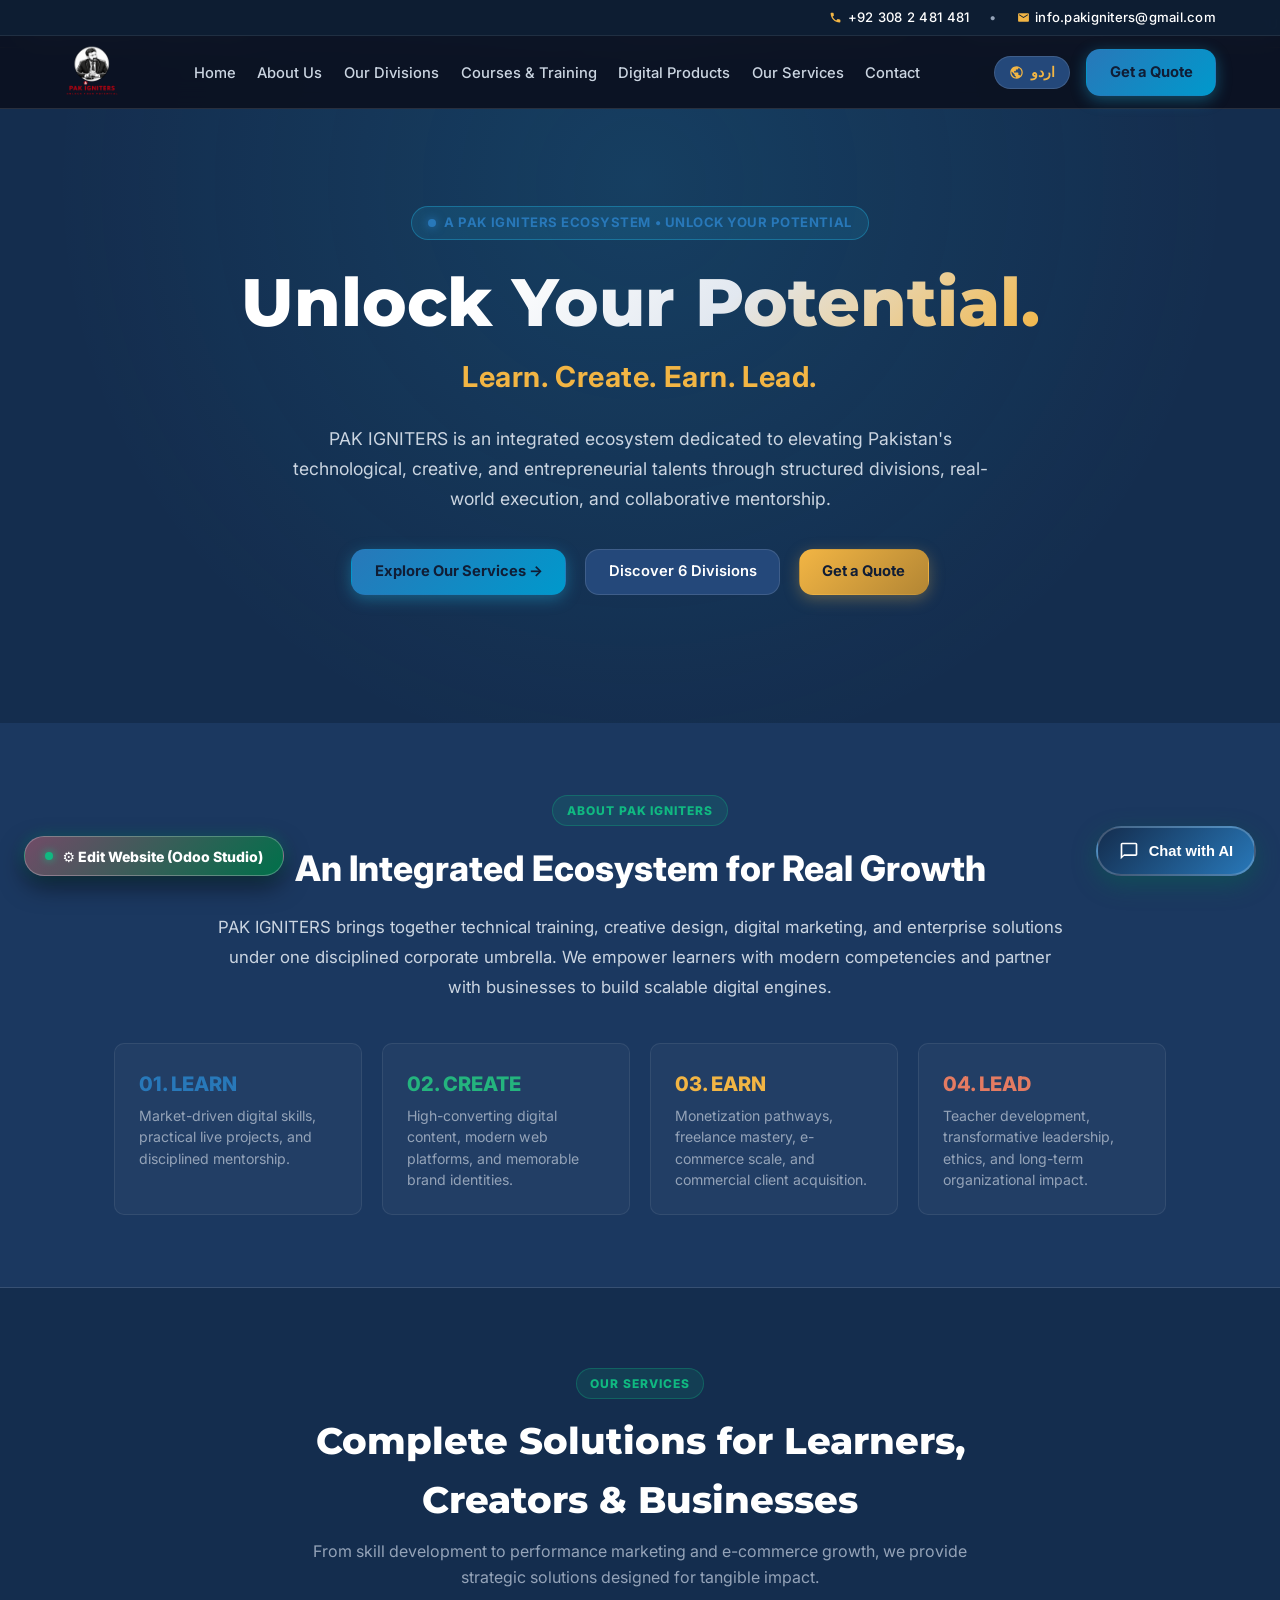
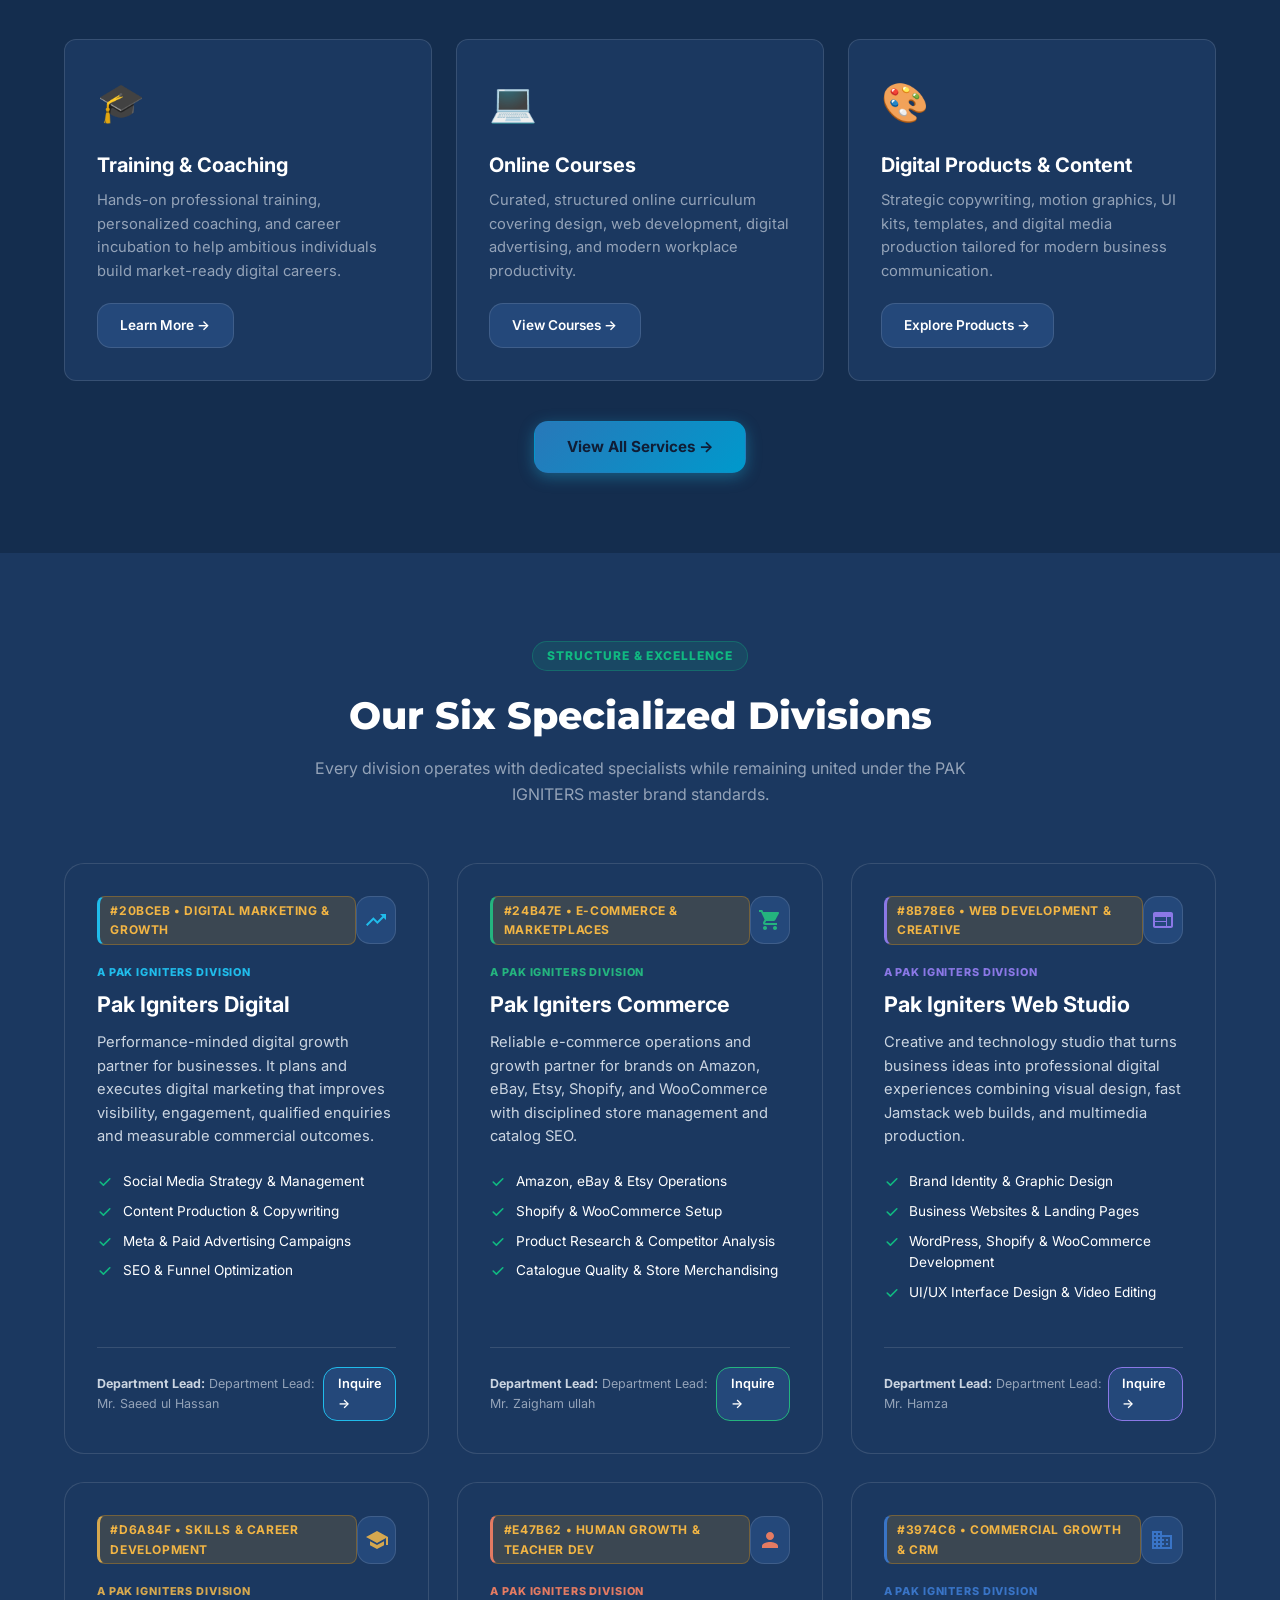
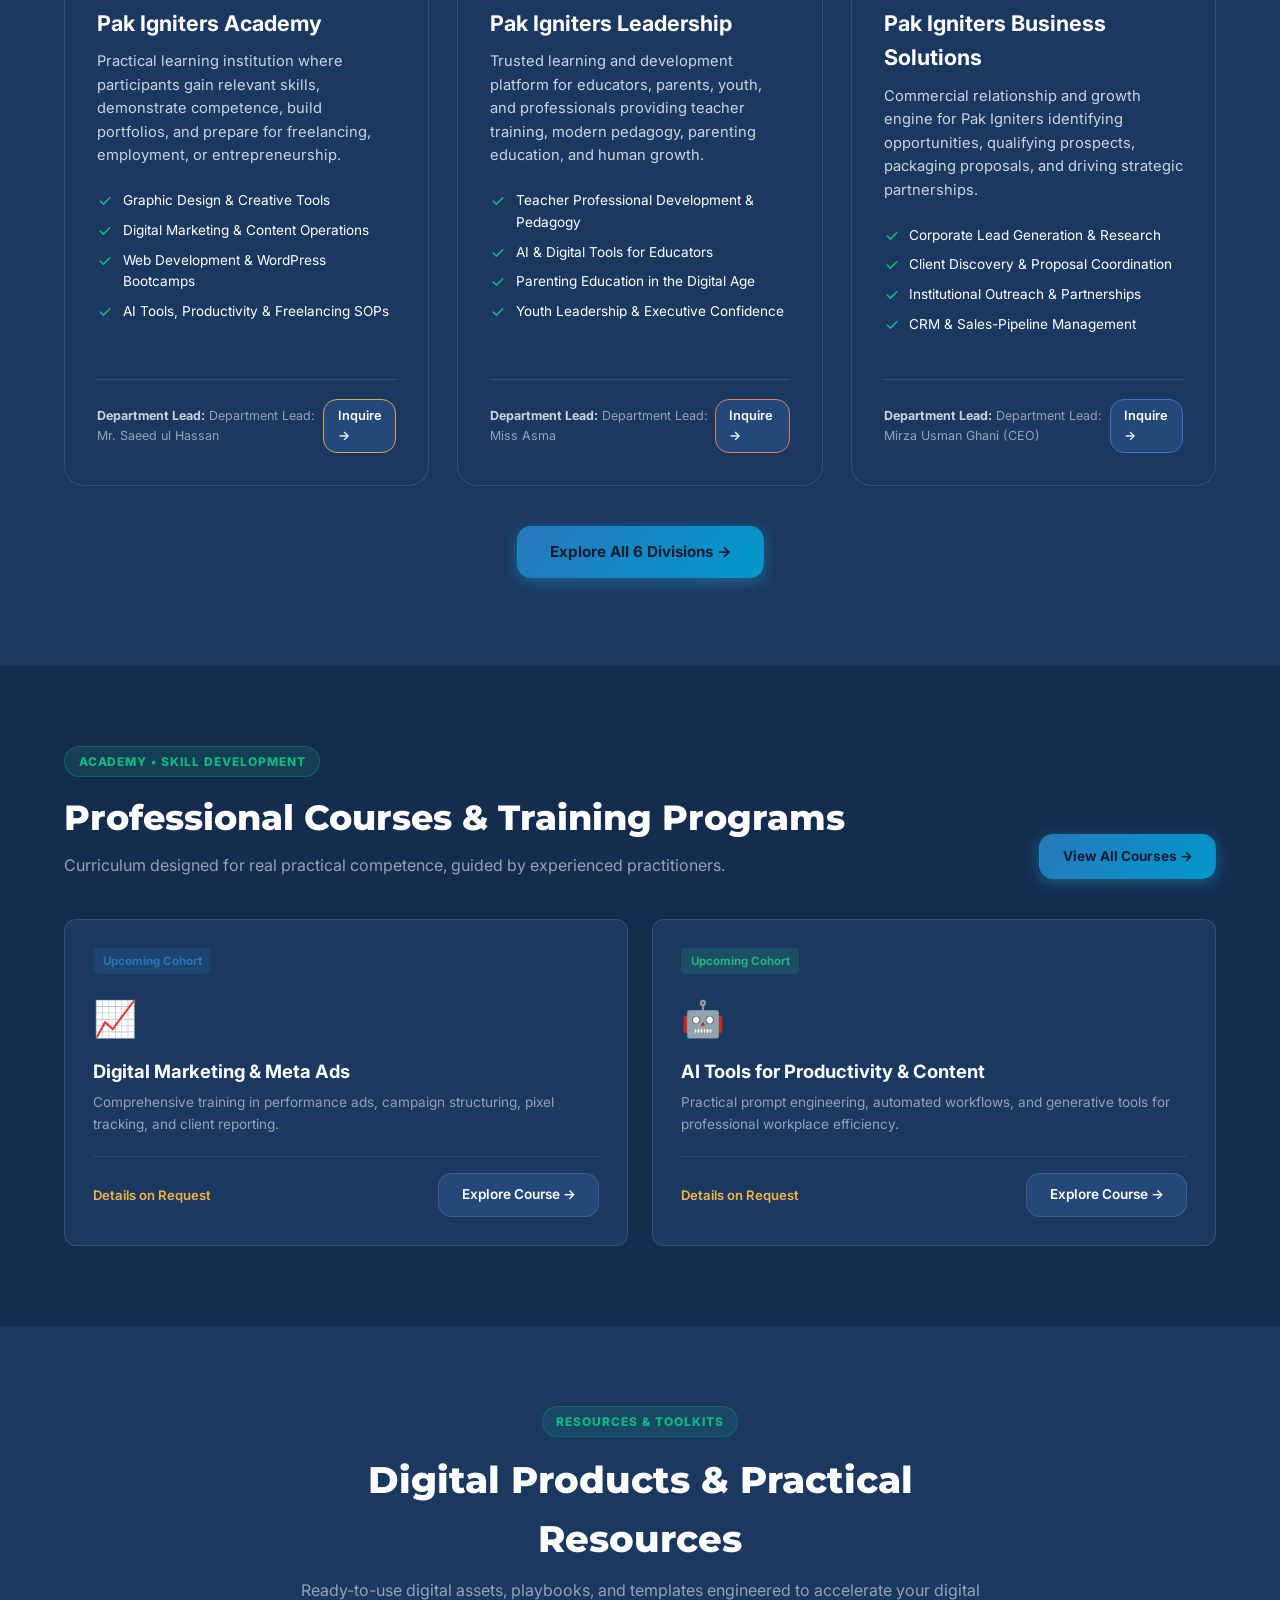
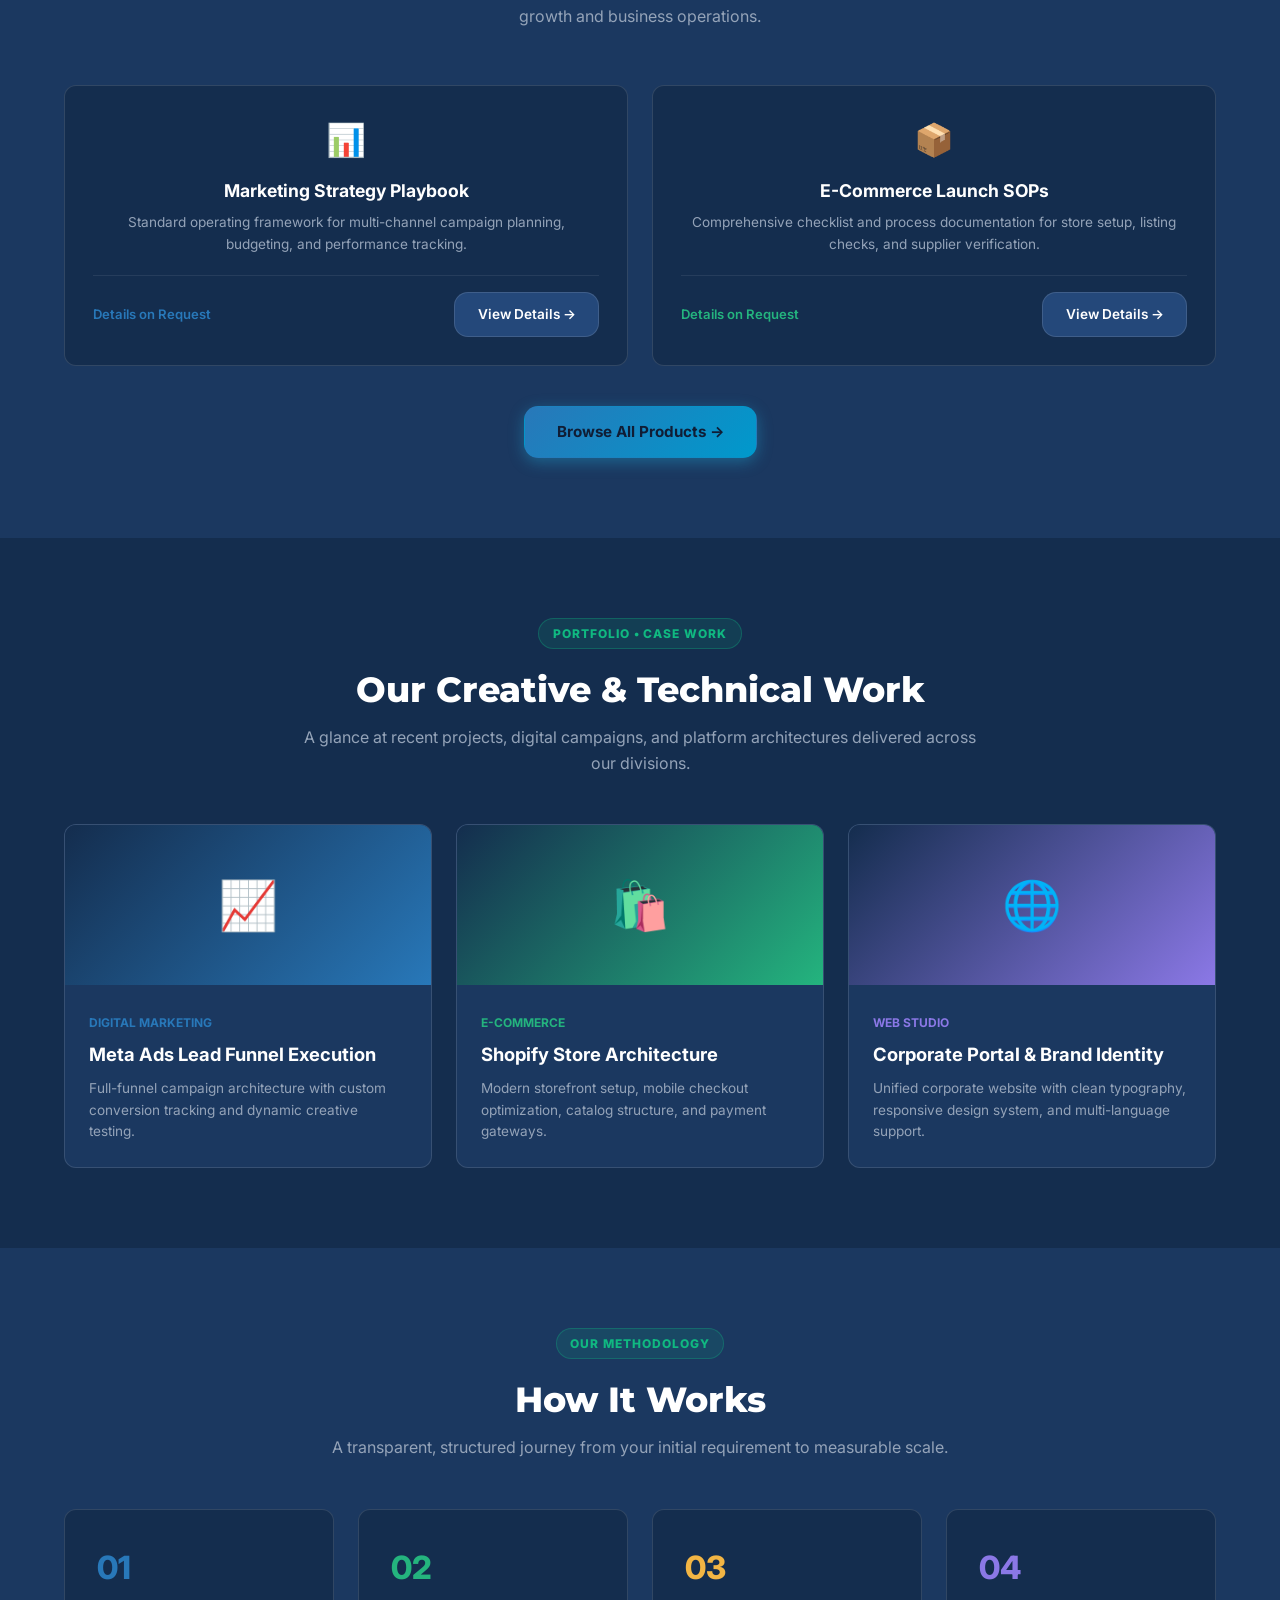
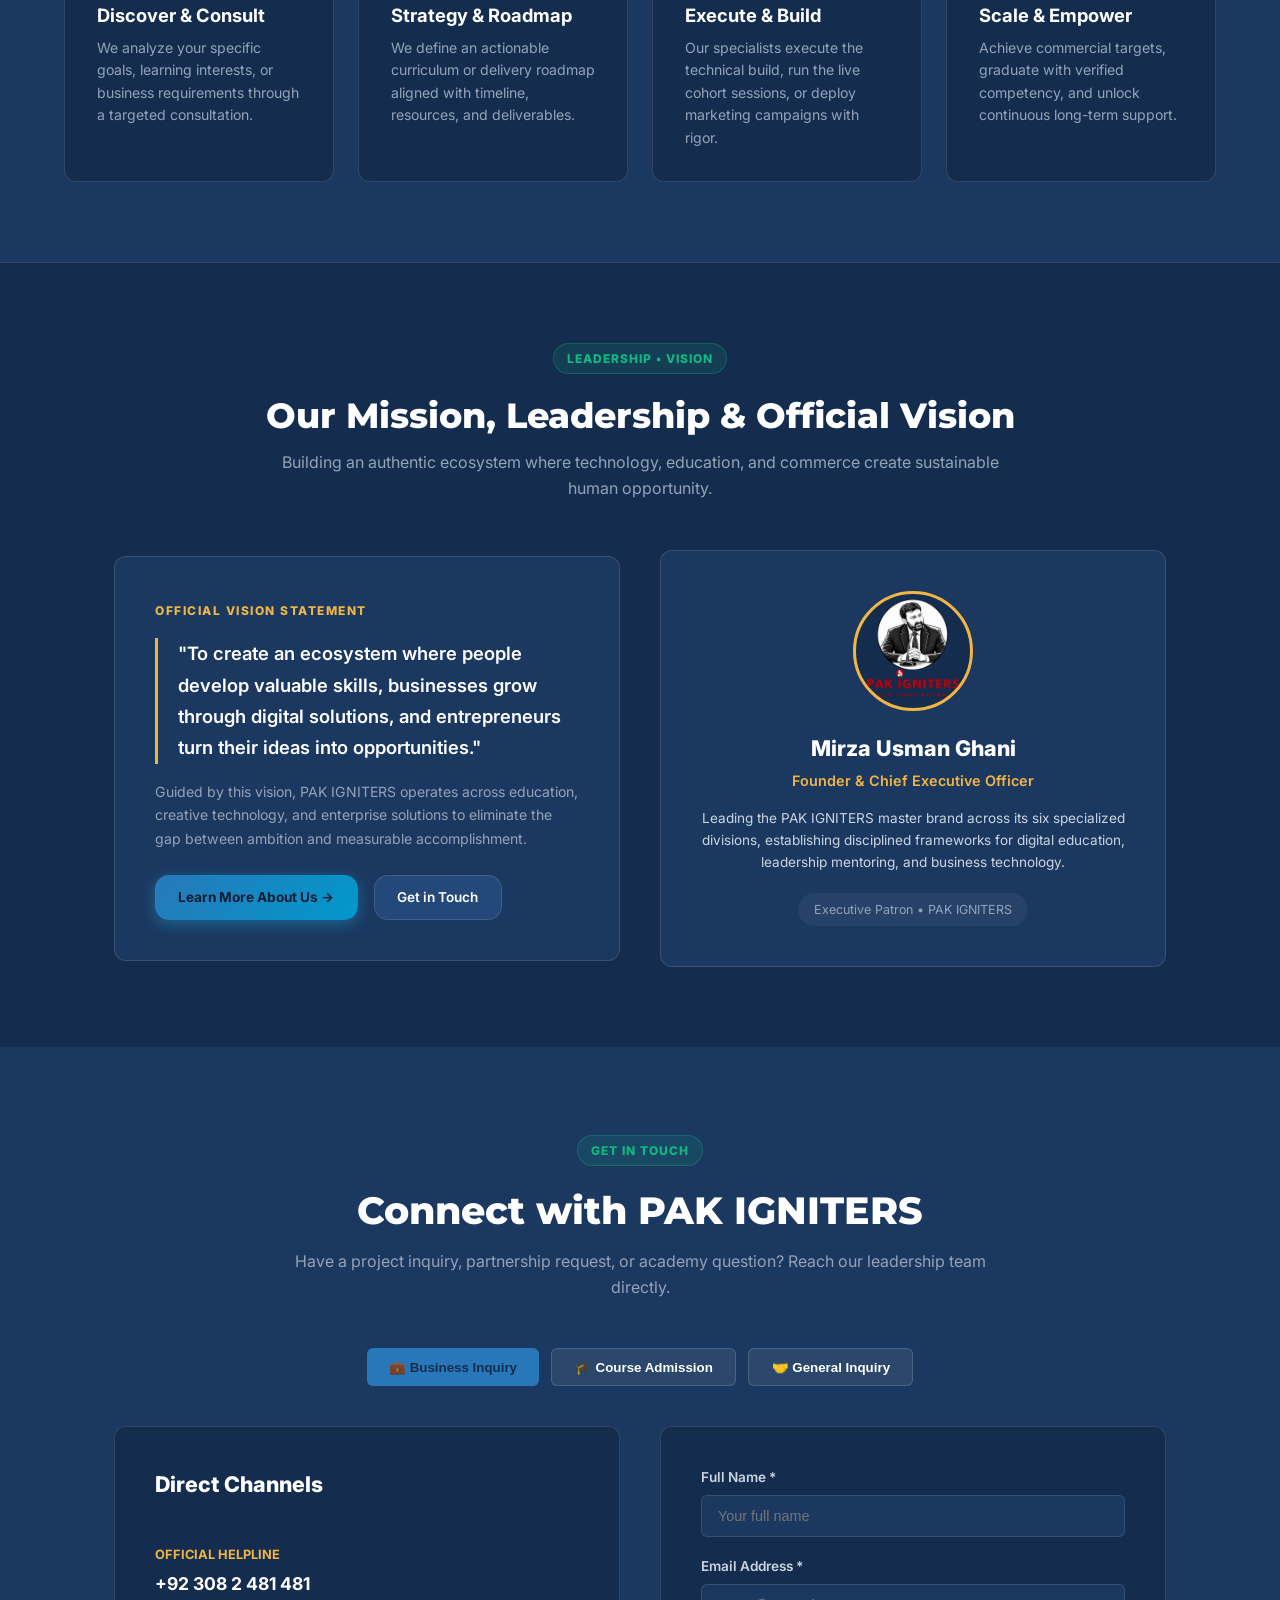
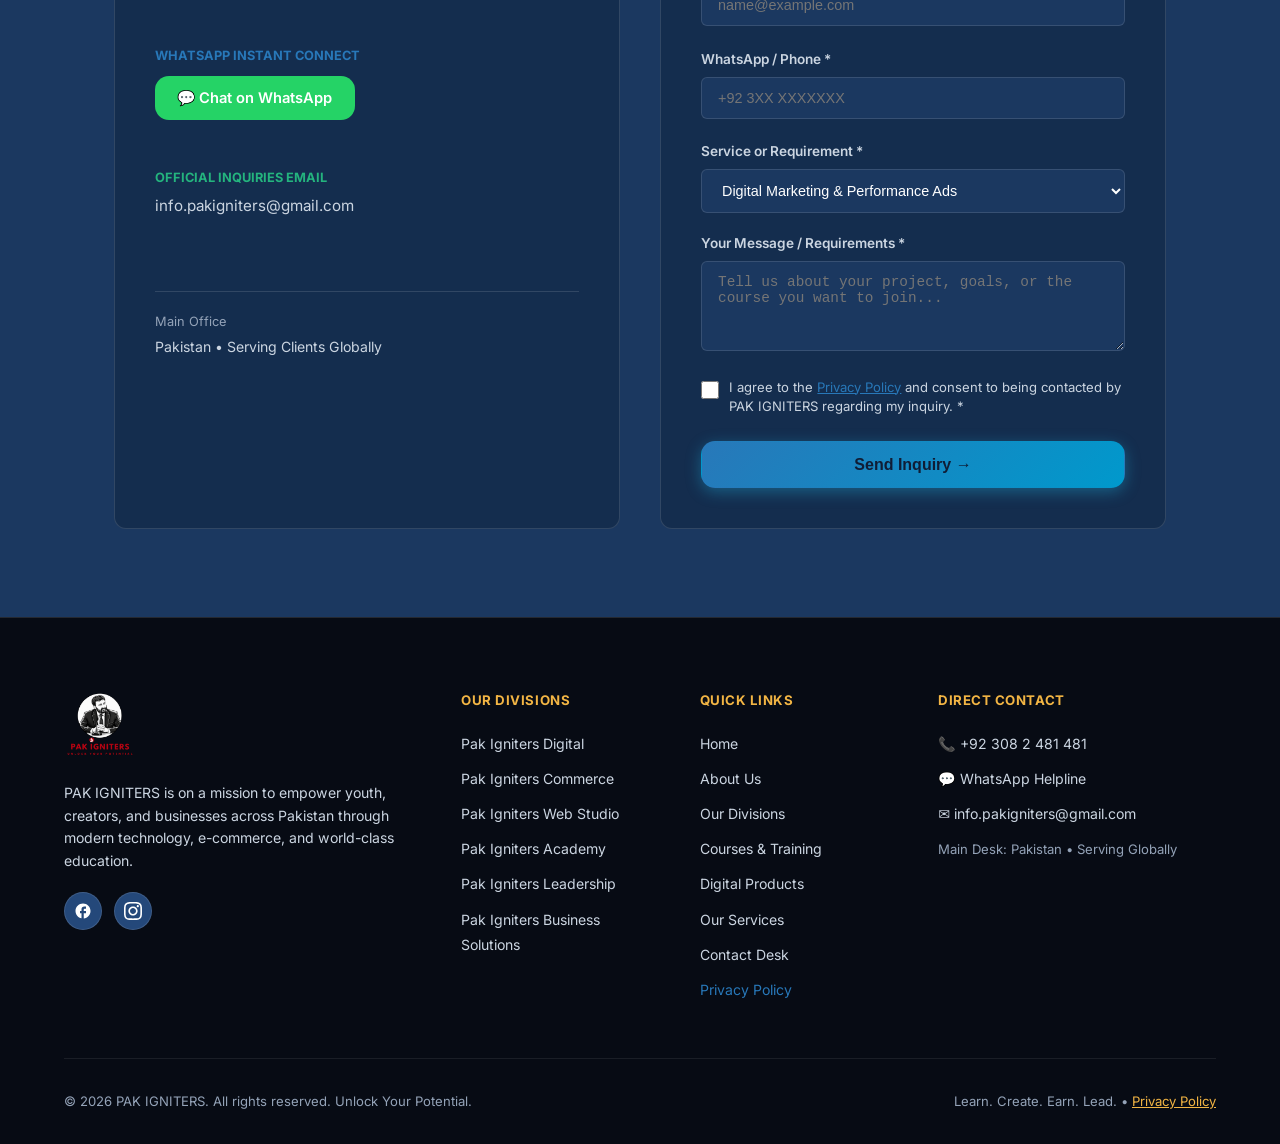
==== commit 08610173: "Convert website to multi-page structure with dedicated pages, alternating announcement bar, and cond" ====
--- a/index.html
+++ b/index.html
@@ -48,15 +48,15 @@
 
         <!-- Desktop Navigation Menu -->
         <ul class="nav-menu" id="navMenu">
-          <li><a href="#home" class="nav-link">Home</a></li>
+          <li><a href="index.html" class="nav-link active">Home</a></li>
           <li><a href="about.html" class="nav-link">About Us</a></li>
-          <li><a href="#services" class="nav-link">Our Services</a></li>
-          <li><a href="#courses" class="nav-link">Courses &amp; Training</a></li>
-          <li><a href="#products" class="nav-link">Digital Products</a></li>
-          <li><a href="#divisions" class="nav-link" data-i18n="nav.divisions">6 Divisions</a></li>
-          <li><a href="#contact" class="nav-link" data-i18n="nav.contact">Contact</a></li>
+          <li><a href="divisions.html" class="nav-link">Our Divisions</a></li>
+          <li><a href="courses.html" class="nav-link">Courses &amp; Training</a></li>
+          <li><a href="products.html" class="nav-link">Digital Products</a></li>
+          <li><a href="services.html" class="nav-link">Our Services</a></li>
+          <li><a href="contact.html" class="nav-link">Contact</a></li>
           <li class="mobile-drawer-cta">
-            <a href="#contact" class="btn btn-primary" style="width: 100%; text-align: center;">Get a Quote</a>
+            <a href="contact.html" class="btn btn-primary" style="width: 100%; text-align: center;">Get a Quote</a>
           </li>
         </ul>
 
@@ -71,7 +71,7 @@
           </button>
 
           <!-- Desktop CTA Button: Get a Quote -->
-          <a href="#contact" class="btn btn-primary header-desktop-cta">Get a Quote</a>
+          <a href="contact.html" class="btn btn-primary header-desktop-cta">Get a Quote</a>
 
           <!-- Mobile Drawer Toggle -->
           <button class="mobile-toggle" id="mobileMenuBtn" aria-label="Open Mobile Menu">
@@ -91,33 +91,33 @@
   <div class="moving-tagline-bar" aria-label="Moving Announcement">
     <div class="moving-ticker-track">
       <div class="moving-ticker-item">
-        <span>Unlock Your Potential</span>
-        <span class="ticker-dot">•</span>
-        <span class="ticker-gold">Learn. Create. Earn. Lead.</span>
-        <span class="ticker-dot">•</span>
-        <span class="ticker-blue">PAK IGNITERS Master Brand</span>
-        <span class="ticker-dot">•</span>
-        <span>Six Specialized Divisions</span>
+        <span>Learn. Create. Earn. Lead.</span>
+        <span class="ticker-dot">•</span>
+        <span class="ticker-blue">Explore Our Digital Services.</span>
+        <span class="ticker-dot">•</span>
+        <span class="ticker-gold">Build Skills. Grow Your Business.</span>
+        <span class="ticker-dot">•</span>
+        <span>Discover Courses and Digital Products.</span>
         <span class="ticker-dot">•</span>
       </div>
       <div class="moving-ticker-item">
-        <span>Unlock Your Potential</span>
-        <span class="ticker-dot">•</span>
-        <span class="ticker-gold">Learn. Create. Earn. Lead.</span>
-        <span class="ticker-dot">•</span>
-        <span class="ticker-blue">PAK IGNITERS Master Brand</span>
-        <span class="ticker-dot">•</span>
-        <span>Six Specialized Divisions</span>
+        <span>Learn. Create. Earn. Lead.</span>
+        <span class="ticker-dot">•</span>
+        <span class="ticker-blue">Explore Our Digital Services.</span>
+        <span class="ticker-dot">•</span>
+        <span class="ticker-gold">Build Skills. Grow Your Business.</span>
+        <span class="ticker-dot">•</span>
+        <span>Discover Courses and Digital Products.</span>
         <span class="ticker-dot">•</span>
       </div>
       <div class="moving-ticker-item">
-        <span>Unlock Your Potential</span>
-        <span class="ticker-dot">•</span>
-        <span class="ticker-gold">Learn. Create. Earn. Lead.</span>
-        <span class="ticker-dot">•</span>
-        <span class="ticker-blue">PAK IGNITERS Master Brand</span>
-        <span class="ticker-dot">•</span>
-        <span>Six Specialized Divisions</span>
+        <span>Learn. Create. Earn. Lead.</span>
+        <span class="ticker-dot">•</span>
+        <span class="ticker-blue">Explore Our Digital Services.</span>
+        <span class="ticker-dot">•</span>
+        <span class="ticker-gold">Build Skills. Grow Your Business.</span>
+        <span class="ticker-dot">•</span>
+        <span>Discover Courses and Digital Products.</span>
         <span class="ticker-dot">•</span>
       </div>
     </div>
@@ -154,9 +154,9 @@
 
       <!-- Primary Action Buttons -->
       <div class="hero-cta-group">
-        <a href="#services" class="btn btn-primary odoo-editable">Explore Our Services &rarr;</a>
-        <a href="#divisions" class="btn btn-secondary odoo-editable">Discover 6 Divisions</a>
-        <a href="#contact" class="btn btn-accent odoo-editable">Get a Quote</a>
+        <a href="services.html" class="btn btn-primary odoo-editable">Explore Our Services &rarr;</a>
+        <a href="divisions.html" class="btn btn-secondary odoo-editable">Discover 6 Divisions</a>
+        <a href="contact.html" class="btn btn-accent odoo-editable">Get a Quote</a>
       </div>
 
     </div>
@@ -198,7 +198,7 @@
   </section>
 
   <!-- ========================================================================
-       SECTION 4: Our Services (6 Categories from Official Sitemap)
+       SECTION 4: Our Services Preview
        ======================================================================== -->
   <section class="odoo-section-wrapper" id="services" style="padding: 5rem 1rem; background: var(--bg-main);">
     <div class="container" style="max-width: 1200px; margin: 0 auto;">
@@ -220,7 +220,7 @@
           <p class="odoo-editable" style="color: #94A3B8; font-size: 0.92rem; line-height: 1.6; margin-bottom: 1.25rem;">
             Hands-on professional training, personalized coaching, and career incubation to help ambitious individuals build market-ready digital careers.
           </p>
-          <a href="#contact" class="btn btn-secondary odoo-editable" style="margin-top: auto; align-self: flex-start; font-size: 0.85rem;">Inquire &rarr;</a>
+          <a href="services.html" class="btn btn-secondary odoo-editable" style="margin-top: auto; align-self: flex-start; font-size: 0.85rem;">Learn More &rarr;</a>
         </div>
 
         <!-- 2. Online Courses -->
@@ -230,7 +230,7 @@
           <p class="odoo-editable" style="color: #94A3B8; font-size: 0.92rem; line-height: 1.6; margin-bottom: 1.25rem;">
             Curated, structured online curriculum covering design, web development, digital advertising, and modern workplace productivity.
           </p>
-          <a href="#courses" class="btn btn-secondary odoo-editable" style="margin-top: auto; align-self: flex-start; font-size: 0.85rem;">Inquire &rarr;</a>
+          <a href="courses.html" class="btn btn-secondary odoo-editable" style="margin-top: auto; align-self: flex-start; font-size: 0.85rem;">View Courses &rarr;</a>
         </div>
 
         <!-- 3. Digital Products and Content -->
@@ -240,44 +240,18 @@
           <p class="odoo-editable" style="color: #94A3B8; font-size: 0.92rem; line-height: 1.6; margin-bottom: 1.25rem;">
             Strategic copywriting, motion graphics, UI kits, templates, and digital media production tailored for modern business communication.
           </p>
-          <a href="#products" class="btn btn-secondary odoo-editable" style="margin-top: auto; align-self: flex-start; font-size: 0.85rem;">Inquire &rarr;</a>
-        </div>
-
-        <!-- 4. AI-Powered Product Advertising -->
-        <div style="background: var(--bg-surface); padding: 2rem; border-radius: 12px; border: 1px solid var(--border-color); display: flex; flex-direction: column;">
-          <div style="font-size: 2.4rem; margin-bottom: 1rem;">⚡</div>
-          <h3 class="odoo-editable" style="color: #FFFFFF; font-size: 1.25rem; font-weight: 700; margin-bottom: 0.5rem;">AI-Powered Product Advertising</h3>
-          <p class="odoo-editable" style="color: #94A3B8; font-size: 0.92rem; line-height: 1.6; margin-bottom: 1.25rem;">
-            Next-generation commercial visual generation, predictive ad creatives, and high-performing campaign testing for modern brands.
-          </p>
-          <a href="#contact" class="btn btn-secondary odoo-editable" style="margin-top: auto; align-self: flex-start; font-size: 0.85rem;">Inquire &rarr;</a>
-        </div>
-
-        <!-- 5. Digital Marketing & Brand Promotion -->
-        <div style="background: var(--bg-surface); padding: 2rem; border-radius: 12px; border: 1px solid var(--border-color); display: flex; flex-direction: column;">
-          <div style="font-size: 2.4rem; margin-bottom: 1rem;">📈</div>
-          <h3 class="odoo-editable" style="color: #FFFFFF; font-size: 1.25rem; font-weight: 700; margin-bottom: 0.5rem;">Digital Marketing &amp; Brand Promotion</h3>
-          <p class="odoo-editable" style="color: #94A3B8; font-size: 0.92rem; line-height: 1.6; margin-bottom: 1.25rem;">
-            End-to-end Meta &amp; Google ad campaigns, SEO content optimization, multi-channel funnels, and performance growth reporting.
-          </p>
-          <a href="#contact" class="btn btn-secondary odoo-editable" style="margin-top: auto; align-self: flex-start; font-size: 0.85rem;">Inquire &rarr;</a>
-        </div>
-
-        <!-- 6. E-Commerce Services -->
-        <div style="background: var(--bg-surface); padding: 2rem; border-radius: 12px; border: 1px solid var(--border-color); display: flex; flex-direction: column;">
-          <div style="font-size: 2.4rem; margin-bottom: 1rem;">🛍️</div>
-          <h3 class="odoo-editable" style="color: #FFFFFF; font-size: 1.25rem; font-weight: 700; margin-bottom: 0.5rem;">E-Commerce Services</h3>
-          <p class="odoo-editable" style="color: #94A3B8; font-size: 0.92rem; line-height: 1.6; margin-bottom: 1.25rem;">
-            Turnkey store design on Shopify &amp; WooCommerce, Amazon &amp; marketplace store operations, catalog SEO, and order fulfillment workflows.
-          </p>
-          <a href="#contact" class="btn btn-secondary odoo-editable" style="margin-top: auto; align-self: flex-start; font-size: 0.85rem;">Inquire &rarr;</a>
-        </div>
-      </div>
-    </div>
-  </section>
-
-  <!-- ========================================================================
-       SECTION 5: Six Official Divisions (Brand Identity Specification)
+          <a href="products.html" class="btn btn-secondary odoo-editable" style="margin-top: auto; align-self: flex-start; font-size: 0.85rem;">Explore Products &rarr;</a>
+        </div>
+      </div>
+
+      <div style="text-align: center; margin-top: 2.5rem;">
+        <a href="services.html" class="btn btn-primary" style="font-size: 0.95rem; padding: 0.8rem 2rem;">View All Services &rarr;</a>
+      </div>
+    </div>
+  </section>
+
+  <!-- ========================================================================
+       SECTION 5: Six Official Divisions Preview
        ======================================================================== -->
   <section class="divisions-section odoo-section-wrapper" id="divisions" style="padding: 5.5rem 1rem; background: var(--bg-surface);">
     <div class="container">
@@ -302,17 +276,8 @@
           <h3 class="odoo-editable" style="font-size: 1.35rem; font-weight: 800; color: #FFFFFF; margin-bottom: 0.25rem;">PAK IGNITERS DIGITAL</h3>
           <div style="font-size: 0.88rem; font-weight: 600; color: var(--color-brand-cyan); margin-bottom: 0.75rem;">Digital Marketing &amp; Growth Services</div>
           <p style="font-style: italic; font-size: 0.85rem; color: #CBD5E1; margin-bottom: 1rem;">"Your Business. Our Digital Growth."</p>
-          <ul style="list-style: none; padding: 0; margin: 0 0 1.5rem 0; font-size: 0.85rem; color: #94A3B8; line-height: 1.8;">
-            <li>&bull; Social media strategy &amp; campaign management</li>
-            <li>&bull; Meta &amp; paid ads campaign management</li>
-            <li>&bull; Content calendars &amp; creative copywriting</li>
-            <li>&bull; SEO &amp; website content optimization</li>
-            <li>&bull; Lead funnels &amp; conversion optimization</li>
-          </ul>
-          <div style="margin-top: auto; padding-top: 1rem; border-top: 1px solid rgba(255,255,255,0.08); display: flex; justify-content: space-between; align-items: center; gap: 0.5rem; flex-wrap: wrap;">
-            <span style="font-size: 0.78rem; color: #94A3B8;">Lead: Specialist Growth Team</span>
-            <a href="#contact" class="btn btn-secondary" style="font-size: 0.85rem;">Inquire &rarr;</a>
-          </div>
+          <p style="font-size: 0.88rem; color: #94A3B8; line-height: 1.6; margin-bottom: 1.5rem;">Social media strategy, Meta &amp; paid ads campaigns, SEO content optimization, and high-converting lead funnels.</p>
+          <a href="divisions.html" class="btn btn-secondary" style="margin-top: auto; align-self: flex-start; font-size: 0.85rem;">Division Details &rarr;</a>
         </div>
 
         <!-- Division 02: PAK IGNITERS COMMERCE -->
@@ -324,17 +289,8 @@
           <h3 class="odoo-editable" style="font-size: 1.35rem; font-weight: 800; color: #FFFFFF; margin-bottom: 0.25rem;">PAK IGNITERS COMMERCE</h3>
           <div style="font-size: 0.88rem; font-weight: 600; color: #24B47E; margin-bottom: 0.75rem;">E-Commerce Store &amp; Marketplace Management</div>
           <p style="font-style: italic; font-size: 0.85rem; color: #CBD5E1; margin-bottom: 1rem;">"Turn Online Stores into Growing Businesses."</p>
-          <ul style="list-style: none; padding: 0; margin: 0 0 1.5rem 0; font-size: 0.85rem; color: #94A3B8; line-height: 1.8;">
-            <li>&bull; Amazon, eBay, Etsy &amp; local marketplace ops</li>
-            <li>&bull; Shopify &amp; WooCommerce store management</li>
-            <li>&bull; Product research &amp; competitor analysis</li>
-            <li>&bull; Product listing creation &amp; catalog SEO</li>
-            <li>&bull; Account health monitoring &amp; reporting</li>
-          </ul>
-          <div style="margin-top: auto; padding-top: 1rem; border-top: 1px solid rgba(255,255,255,0.08); display: flex; justify-content: space-between; align-items: center; gap: 0.5rem; flex-wrap: wrap;">
-            <span style="font-size: 0.78rem; color: #94A3B8;">Operations: Commerce Specialists</span>
-            <a href="#contact" class="btn btn-secondary" style="font-size: 0.85rem;">Inquire &rarr;</a>
-          </div>
+          <p style="font-size: 0.88rem; color: #94A3B8; line-height: 1.6; margin-bottom: 1.5rem;">Amazon, eBay, Etsy &amp; local marketplaces, Shopify &amp; WooCommerce management, product research and catalog SEO.</p>
+          <a href="divisions.html" class="btn btn-secondary" style="margin-top: auto; align-self: flex-start; font-size: 0.85rem;">Division Details &rarr;</a>
         </div>
 
         <!-- Division 03: PAK IGNITERS WEB STUDIO -->
@@ -346,91 +302,20 @@
           <h3 class="odoo-editable" style="font-size: 1.35rem; font-weight: 800; color: #FFFFFF; margin-bottom: 0.25rem;">PAK IGNITERS WEB STUDIO</h3>
           <div style="font-size: 0.88rem; font-weight: 600; color: #8B78E6; margin-bottom: 0.75rem;">Web Development &amp; Creative Production</div>
           <p style="font-style: italic; font-size: 0.85rem; color: #CBD5E1; margin-bottom: 1rem;">"Design. Develop. Deliver."</p>
-          <ul style="list-style: none; padding: 0; margin: 0 0 1.5rem 0; font-size: 0.85rem; color: #94A3B8; line-height: 1.8;">
-            <li>&bull; Brand identity &amp; graphic design systems</li>
-            <li>&bull; Corporate websites &amp; custom landing pages</li>
-            <li>&bull; WordPress, Shopify &amp; JAMStack development</li>
-            <li>&bull; UI/UX wireframing &amp; interface design</li>
-            <li>&bull; Short-form video editing &amp; motion graphics</li>
-          </ul>
-          <div style="margin-top: auto; padding-top: 1rem; border-top: 1px solid rgba(255,255,255,0.08); display: flex; justify-content: space-between; align-items: center; gap: 0.5rem; flex-wrap: wrap;">
-            <span style="font-size: 0.78rem; color: #94A3B8;">Lead: Creative &amp; Tech Team</span>
-            <a href="#contact" class="btn btn-secondary" style="font-size: 0.85rem;">Inquire &rarr;</a>
-          </div>
-        </div>
-
-        <!-- Division 04: PAK IGNITERS ACADEMY -->
-        <div class="division-card" style="border-top: 4px solid var(--color-brand-gold); background: var(--bg-main); padding: 2rem; border-radius: 12px; display: flex; flex-direction: column;">
-          <div style="display: flex; justify-content: space-between; align-items: center; margin-bottom: 0.75rem;">
-            <span style="font-size: 0.75rem; font-weight: 800; letter-spacing: 1px; color: var(--color-brand-gold); text-transform: uppercase;">A PAK IGNITERS DIVISION</span>
-            <span style="font-size: 0.8rem; font-weight: 700; color: rgba(255,255,255,0.4);">DIV 04</span>
-          </div>
-          <h3 class="odoo-editable" style="font-size: 1.35rem; font-weight: 800; color: #FFFFFF; margin-bottom: 0.25rem;">PAK IGNITERS ACADEMY</h3>
-          <div style="font-size: 0.88rem; font-weight: 600; color: var(--color-brand-gold); margin-bottom: 0.75rem;">Professional Skills &amp; Career Development</div>
-          <p style="font-style: italic; font-size: 0.85rem; color: #CBD5E1; margin-bottom: 1rem;">"Learn Skills. Build Your Future."</p>
-          <ul style="list-style: none; padding: 0; margin: 0 0 1.5rem 0; font-size: 0.85rem; color: #94A3B8; line-height: 1.8;">
-            <li>&bull; Graphic design &amp; creative software tools</li>
-            <li>&bull; Digital marketing &amp; performance ads</li>
-            <li>&bull; Web development &amp; modern CMS</li>
-            <li>&bull; AI tools &amp; workplace productivity workflows</li>
-            <li>&bull; Freelancing proposals &amp; client communication</li>
-          </ul>
-          <div style="margin-top: auto; padding-top: 1rem; border-top: 1px solid rgba(255,255,255,0.08); display: flex; justify-content: space-between; align-items: center; gap: 0.5rem; flex-wrap: wrap;">
-            <span style="font-size: 0.78rem; color: #94A3B8;">Academy Directorate</span>
-            <a href="#courses" class="btn btn-secondary" style="font-size: 0.85rem;">Inquire &rarr;</a>
-          </div>
-        </div>
-
-        <!-- Division 05: PAK IGNITERS LEADERSHIP -->
-        <div class="division-card" style="border-top: 4px solid #E47B62; background: var(--bg-main); padding: 2rem; border-radius: 12px; display: flex; flex-direction: column;">
-          <div style="display: flex; justify-content: space-between; align-items: center; margin-bottom: 0.75rem;">
-            <span style="font-size: 0.75rem; font-weight: 800; letter-spacing: 1px; color: #E47B62; text-transform: uppercase;">A PAK IGNITERS DIVISION</span>
-            <span style="font-size: 0.8rem; font-weight: 700; color: rgba(255,255,255,0.4);">DIV 05</span>
-          </div>
-          <h3 class="odoo-editable" style="font-size: 1.35rem; font-weight: 800; color: #FFFFFF; margin-bottom: 0.25rem;">PAK IGNITERS LEADERSHIP</h3>
-          <div style="font-size: 0.88rem; font-weight: 600; color: #E47B62; margin-bottom: 0.75rem;">Teacher Development, Parenting &amp; Human Growth</div>
-          <p style="font-style: italic; font-size: 0.85rem; color: #CBD5E1; margin-bottom: 1rem;">"Empowering Those Who Shape the Future."</p>
-          <ul style="list-style: none; padding: 0; margin: 0 0 1.5rem 0; font-size: 0.85rem; color: #94A3B8; line-height: 1.8;">
-            <li>&bull; Teacher professional development &amp; modern pedagogy</li>
-            <li>&bull; AI &amp; digital tools for active classrooms</li>
-            <li>&bull; Positive parenting workshops &amp; youth guidance</li>
-            <li>&bull; Institutional training for schools &amp; colleges</li>
-            <li>&bull; Executive leadership &amp; public speaking</li>
-          </ul>
-          <div style="margin-top: auto; padding-top: 1rem; border-top: 1px solid rgba(255,255,255,0.08); display: flex; justify-content: space-between; align-items: center; gap: 0.5rem; flex-wrap: wrap;">
-            <span style="font-size: 0.78rem; color: #94A3B8;">Patron: Mirza Usman Ghani</span>
-            <a href="#contact" class="btn btn-secondary" style="font-size: 0.85rem;">Inquire &rarr;</a>
-          </div>
-        </div>
-
-        <!-- Division 06: PAK IGNITERS BUSINESS SOLUTIONS -->
-        <div class="division-card" style="border-top: 4px solid #3974C6; background: var(--bg-main); padding: 2rem; border-radius: 12px; display: flex; flex-direction: column;">
-          <div style="display: flex; justify-content: space-between; align-items: center; margin-bottom: 0.75rem;">
-            <span style="font-size: 0.75rem; font-weight: 800; letter-spacing: 1px; color: #3974C6; text-transform: uppercase;">A PAK IGNITERS DIVISION</span>
-            <span style="font-size: 0.8rem; font-weight: 700; color: rgba(255,255,255,0.4);">DIV 06</span>
-          </div>
-          <h3 class="odoo-editable" style="font-size: 1.35rem; font-weight: 800; color: #FFFFFF; margin-bottom: 0.25rem;">PAK IGNITERS BUSINESS SOLUTIONS</h3>
-          <div style="font-size: 0.88rem; font-weight: 600; color: #3974C6; margin-bottom: 0.75rem;">Business Strategy, Automation &amp; Technology</div>
-          <p style="font-style: italic; font-size: 0.85rem; color: #CBD5E1; margin-bottom: 1rem;">"Smarter Systems. Better Business."</p>
-          <ul style="list-style: none; padding: 0; margin: 0 0 1.5rem 0; font-size: 0.85rem; color: #94A3B8; line-height: 1.8;">
-            <li>&bull; Business digitization roadmaps &amp; SOP planning</li>
-            <li>&bull; CRM setup, lead tracking &amp; sales automation</li>
-            <li>&bull; WhatsApp Business API &amp; customer chat funnels</li>
-            <li>&bull; Workflow automation using no-code &amp; AI tools</li>
-            <li>&bull; Corporate advisory &amp; team technology training</li>
-          </ul>
-          <div style="margin-top: auto; padding-top: 1rem; border-top: 1px solid rgba(255,255,255,0.08); display: flex; justify-content: space-between; align-items: center; gap: 0.5rem; flex-wrap: wrap;">
-            <span style="font-size: 0.78rem; color: #94A3B8;">Lead: Solutions Architects</span>
-            <a href="#contact" class="btn btn-secondary" style="font-size: 0.85rem;">Inquire &rarr;</a>
-          </div>
-        </div>
-
-      </div>
-    </div>
-  </section>
-
-  <!-- ========================================================================
-       SECTION 6: Courses and Training (Clean Curriculum, Consistent Buttons)
+          <p style="font-size: 0.88rem; color: #94A3B8; line-height: 1.6; margin-bottom: 1.5rem;">Brand identities, corporate web portals, custom landing pages, responsive UI/UX, and short-form video motion graphics.</p>
+          <a href="divisions.html" class="btn btn-secondary" style="margin-top: auto; align-self: flex-start; font-size: 0.85rem;">Division Details &rarr;</a>
+        </div>
+
+      </div>
+
+      <div style="text-align: center; margin-top: 2.5rem;">
+        <a href="divisions.html" class="btn btn-primary" style="font-size: 0.95rem; padding: 0.8rem 2rem;">Explore All 6 Divisions &rarr;</a>
+      </div>
+    </div>
+  </section>
+
+  <!-- ========================================================================
+       SECTION 6: Courses and Training Preview
        ======================================================================== -->
   <section class="odoo-section-wrapper" id="courses" style="padding: 5rem 1rem; background: var(--bg-main);">
     <div class="container" style="max-width: 1200px; margin: 0 auto;">
@@ -444,7 +329,7 @@
             Curriculum designed for real practical competence, guided by experienced practitioners.
           </p>
         </div>
-        <a href="#contact" class="btn btn-secondary" style="font-size: 0.85rem;">Inquire for Admissions &rarr;</a>
+        <a href="courses.html" class="btn btn-primary" style="font-size: 0.85rem;">View All Courses &rarr;</a>
       </div>
 
       <div class="courses-grid" style="display: grid; grid-template-columns: repeat(auto-fit, minmax(min(100%, 260px), 1fr)); gap: 1.5rem;">
@@ -457,7 +342,7 @@
           <p style="color: #94A3B8; font-size: 0.85rem; line-height: 1.6; margin-bottom: 1.25rem;">Comprehensive training in performance ads, campaign structuring, pixel tracking, and client reporting.</p>
           <div style="margin-top: auto; padding-top: 1rem; border-top: 1px solid rgba(255,255,255,0.08); display: flex; justify-content: space-between; align-items: center; gap: 0.5rem; flex-wrap: wrap;">
             <span style="font-size: 0.82rem; color: var(--color-brand-gold); font-weight: 600;">Details on Request</span>
-            <a href="#contact" class="btn btn-secondary" style="font-size: 0.85rem;">Inquire &rarr;</a>
+            <a href="courses.html" class="btn btn-secondary" style="font-size: 0.85rem;">Explore Course &rarr;</a>
           </div>
         </div>
 
@@ -469,44 +354,19 @@
           <p style="color: #94A3B8; font-size: 0.85rem; line-height: 1.6; margin-bottom: 1.25rem;">Practical prompt engineering, automated workflows, and generative tools for professional workplace efficiency.</p>
           <div style="margin-top: auto; padding-top: 1rem; border-top: 1px solid rgba(255,255,255,0.08); display: flex; justify-content: space-between; align-items: center; gap: 0.5rem; flex-wrap: wrap;">
             <span style="font-size: 0.82rem; color: var(--color-brand-gold); font-weight: 600;">Details on Request</span>
-            <a href="#contact" class="btn btn-secondary" style="font-size: 0.85rem;">Inquire &rarr;</a>
-          </div>
-        </div>
-
-        <!-- Course 3 -->
-        <div class="course-card" style="background: var(--bg-surface); border: 1px solid var(--border-color); padding: 1.75rem; border-radius: 12px; display: flex; flex-direction: column;">
-          <span style="align-self: flex-start; font-size: 0.72rem; font-weight: 700; color: var(--color-brand-gold); background: rgba(242,181,68,0.18); padding: 0.25rem 0.6rem; border-radius: 4px; margin-bottom: 1rem;">Upcoming Cohort</span>
-          <div style="font-size: 2.2rem; margin-bottom: 0.75rem;">🛒</div>
-          <h3 class="course-title odoo-editable" style="color: #FFFFFF; font-size: 1.15rem; font-weight: 700; margin-bottom: 0.5rem;">E-Commerce &amp; Store Operations</h3>
-          <p style="color: #94A3B8; font-size: 0.85rem; line-height: 1.6; margin-bottom: 1.25rem;">Hands-on store launching, sourcing fundamentals, marketplace operations, and order lifecycle management.</p>
-          <div style="margin-top: auto; padding-top: 1rem; border-top: 1px solid rgba(255,255,255,0.08); display: flex; justify-content: space-between; align-items: center; gap: 0.5rem; flex-wrap: wrap;">
-            <span style="font-size: 0.82rem; color: var(--color-brand-gold); font-weight: 600;">Details on Request</span>
-            <a href="#contact" class="btn btn-secondary" style="font-size: 0.85rem;">Inquire &rarr;</a>
-          </div>
-        </div>
-
-        <!-- Course 4 -->
-        <div class="course-card" style="background: var(--bg-surface); border: 1px solid var(--border-color); padding: 1.75rem; border-radius: 12px; display: flex; flex-direction: column;">
-          <span style="align-self: flex-start; font-size: 0.72rem; font-weight: 700; color: #8B78E6; background: rgba(139,120,230,0.18); padding: 0.25rem 0.6rem; border-radius: 4px; margin-bottom: 1rem;">Upcoming Cohort</span>
-          <div style="font-size: 2.2rem; margin-bottom: 0.75rem;">💻</div>
-          <h3 class="course-title odoo-editable" style="color: #FFFFFF; font-size: 1.15rem; font-weight: 700; margin-bottom: 0.5rem;">Web Development &amp; WordPress</h3>
-          <p style="color: #94A3B8; font-size: 0.85rem; line-height: 1.6; margin-bottom: 1.25rem;">Designing responsive modern websites, theme configuration, security practices, and live client deployment.</p>
-          <div style="margin-top: auto; padding-top: 1rem; border-top: 1px solid rgba(255,255,255,0.08); display: flex; justify-content: space-between; align-items: center; gap: 0.5rem; flex-wrap: wrap;">
-            <span style="font-size: 0.82rem; color: var(--color-brand-gold); font-weight: 600;">Details on Request</span>
-            <a href="#contact" class="btn btn-secondary" style="font-size: 0.85rem;">Inquire &rarr;</a>
-          </div>
-        </div>
-
-      </div>
-    </div>
-  </section>
-
-  <!-- ========================================================================
-       SECTION 7: Digital Products and Resources (CENTERED HEADING)
+            <a href="courses.html" class="btn btn-secondary" style="font-size: 0.85rem;">Explore Course &rarr;</a>
+          </div>
+        </div>
+
+      </div>
+    </div>
+  </section>
+
+  <!-- ========================================================================
+       SECTION 7: Digital Products and Resources Preview
        ======================================================================== -->
   <section class="odoo-section-wrapper" id="products" style="padding: 5rem 1rem; background: var(--bg-surface);">
     <div class="container" style="max-width: 1200px; margin: 0 auto;">
-      <!-- CENTERED SECTION HEADING (Requested) -->
       <div class="section-header" style="text-align: center; margin-bottom: 3.5rem;">
         <span class="section-eyebrow">RESOURCES &amp; TOOLKITS</span>
         <h2 class="section-title odoo-editable" style="font-size: 2.3rem; font-weight: 800; color: #FFFFFF; margin-bottom: 0.6rem;">
@@ -526,7 +386,7 @@
           <p style="font-size: 0.85rem; color: #94A3B8; line-height: 1.6; margin-bottom: 1.25rem;">Standard operating framework for multi-channel campaign planning, budgeting, and performance tracking.</p>
           <div style="margin-top: auto; padding-top: 1rem; border-top: 1px solid rgba(255,255,255,0.08); display: flex; justify-content: space-between; align-items: center; gap: 0.5rem; flex-wrap: wrap;">
             <span style="font-size: 0.82rem; color: var(--color-brand-cyan); font-weight: 600;">Details on Request</span>
-            <a href="#contact" class="btn btn-secondary" style="font-size: 0.85rem;">Inquire &rarr;</a>
+            <a href="products.html" class="btn btn-secondary" style="font-size: 0.85rem;">View Details &rarr;</a>
           </div>
         </div>
 
@@ -537,32 +397,14 @@
           <p style="font-size: 0.85rem; color: #94A3B8; line-height: 1.6; margin-bottom: 1.25rem;">Comprehensive checklist and process documentation for store setup, listing checks, and supplier verification.</p>
           <div style="margin-top: auto; padding-top: 1rem; border-top: 1px solid rgba(255,255,255,0.08); display: flex; justify-content: space-between; align-items: center; gap: 0.5rem; flex-wrap: wrap;">
             <span style="font-size: 0.82rem; color: #24B47E; font-weight: 600;">Details on Request</span>
-            <a href="#contact" class="btn btn-secondary" style="font-size: 0.85rem;">Inquire &rarr;</a>
-          </div>
-        </div>
-
-        <!-- Product 3 -->
-        <div class="product-card" style="background: var(--bg-main); border: 1px solid var(--border-color); padding: 1.75rem; border-radius: 12px; display: flex; flex-direction: column;">
-          <div style="font-size: 2rem; margin-bottom: 0.75rem;">📝</div>
-          <h3 class="product-title odoo-editable" style="color: #FFFFFF; font-size: 1.1rem; font-weight: 700; margin-bottom: 0.4rem;">Curated AI Prompt Library</h3>
-          <p style="font-size: 0.85rem; color: #94A3B8; line-height: 1.6; margin-bottom: 1.25rem;">Hand-tested prompt sequences for copywriters, sales professionals, researchers, and creative designers.</p>
-          <div style="margin-top: auto; padding-top: 1rem; border-top: 1px solid rgba(255,255,255,0.08); display: flex; justify-content: space-between; align-items: center; gap: 0.5rem; flex-wrap: wrap;">
-            <span style="font-size: 0.82rem; color: var(--color-brand-gold); font-weight: 600;">Details on Request</span>
-            <a href="#contact" class="btn btn-secondary" style="font-size: 0.85rem;">Inquire &rarr;</a>
-          </div>
-        </div>
-
-        <!-- Product 4 -->
-        <div class="product-card" style="background: var(--bg-main); border: 1px solid var(--border-color); padding: 1.75rem; border-radius: 12px; display: flex; flex-direction: column;">
-          <div style="font-size: 2rem; margin-bottom: 0.75rem;">🎨</div>
-          <h3 class="product-title odoo-editable" style="color: #FFFFFF; font-size: 1.1rem; font-weight: 700; margin-bottom: 0.4rem;">Social Media Creative Toolkit</h3>
-          <p style="font-size: 0.85rem; color: #94A3B8; line-height: 1.6; margin-bottom: 1.25rem;">Editable Canva and Figma design systems, carousel frameworks, and layout templates for online brands.</p>
-          <div style="margin-top: auto; padding-top: 1rem; border-top: 1px solid rgba(255,255,255,0.08); display: flex; justify-content: space-between; align-items: center; gap: 0.5rem; flex-wrap: wrap;">
-            <span style="font-size: 0.82rem; color: #8B78E6; font-weight: 600;">Details on Request</span>
-            <a href="#contact" class="btn btn-secondary" style="font-size: 0.85rem;">Inquire &rarr;</a>
-          </div>
-        </div>
-
+            <a href="products.html" class="btn btn-secondary" style="font-size: 0.85rem;">View Details &rarr;</a>
+          </div>
+        </div>
+
+      </div>
+
+      <div style="text-align: center; margin-top: 2.5rem;">
+        <a href="products.html" class="btn btn-primary" style="font-size: 0.95rem; padding: 0.8rem 2rem;">Browse All Products &rarr;</a>
       </div>
     </div>
   </section>
@@ -919,25 +761,26 @@
         <div class="footer-col">
           <h5 data-i18n="footer.divisionsHeading">Our Divisions</h5>
           <ul class="footer-links">
-            <li><a href="#divisions" class="footer-link">Pak Igniters Digital</a></li>
-            <li><a href="#divisions" class="footer-link">Pak Igniters Commerce</a></li>
-            <li><a href="#divisions" class="footer-link">Pak Igniters Web Studio</a></li>
-            <li><a href="#divisions" class="footer-link">Pak Igniters Academy</a></li>
-            <li><a href="#divisions" class="footer-link">Pak Igniters Leadership</a></li>
-            <li><a href="#divisions" class="footer-link">Pak Igniters Business Solutions</a></li>
+            <li><a href="divisions.html" class="footer-link">Pak Igniters Digital</a></li>
+            <li><a href="divisions.html" class="footer-link">Pak Igniters Commerce</a></li>
+            <li><a href="divisions.html" class="footer-link">Pak Igniters Web Studio</a></li>
+            <li><a href="divisions.html" class="footer-link">Pak Igniters Academy</a></li>
+            <li><a href="divisions.html" class="footer-link">Pak Igniters Leadership</a></li>
+            <li><a href="divisions.html" class="footer-link">Pak Igniters Business Solutions</a></li>
           </ul>
         </div>
 
         <div class="footer-col">
           <h5 data-i18n="footer.quickLinksHeading">Quick Links</h5>
           <ul class="footer-links">
-            <li><a href="#home" class="footer-link">Home</a></li>
+            <li><a href="index.html" class="footer-link">Home</a></li>
             <li><a href="about.html" class="footer-link">About Us</a></li>
-            <li><a href="#services" class="footer-link">Our Services</a></li>
-            <li><a href="#courses" class="footer-link">Courses &amp; Training</a></li>
-            <li><a href="#products" class="footer-link">Digital Products</a></li>
+            <li><a href="divisions.html" class="footer-link">Our Divisions</a></li>
+            <li><a href="courses.html" class="footer-link">Courses &amp; Training</a></li>
+            <li><a href="products.html" class="footer-link">Digital Products</a></li>
+            <li><a href="services.html" class="footer-link">Our Services</a></li>
+            <li><a href="contact.html" class="footer-link">Contact Desk</a></li>
             <li><a href="privacy.html" class="footer-link" style="color: var(--color-brand-cyan);">Privacy Policy</a></li>
-            <li><a href="#contact" class="footer-link">Contact Desk</a></li>
           </ul>
         </div>
 
--- a/css/style.css
+++ b/css/style.css
@@ -1862,7 +1862,7 @@
   display: flex;
   width: max-content;
   white-space: nowrap;
-  animation: marqueeTicker 28s linear infinite;
+  animation: marqueeTickerAlternate 32s ease-in-out infinite alternate;
   will-change: transform;
 }
 
@@ -1895,18 +1895,18 @@
   font-size: 1.1rem;
 }
 
-@keyframes marqueeTicker {
+@keyframes marqueeTickerAlternate {
   0% { transform: translateX(0%); }
-  100% { transform: translateX(-50%); }
+  100% { transform: translateX(calc(-50% + 20vw)); }
 }
 
 html[dir="rtl"] .moving-ticker-track {
-  animation: marqueeTickerRtl 28s linear infinite;
-}
-
-@keyframes marqueeTickerRtl {
+  animation: marqueeTickerRtlAlternate 32s ease-in-out infinite alternate;
+}
+
+@keyframes marqueeTickerRtlAlternate {
   0% { transform: translateX(0%); }
-  100% { transform: translateX(50%); }
+  100% { transform: translateX(calc(50% - 20vw)); }
 }
 
 
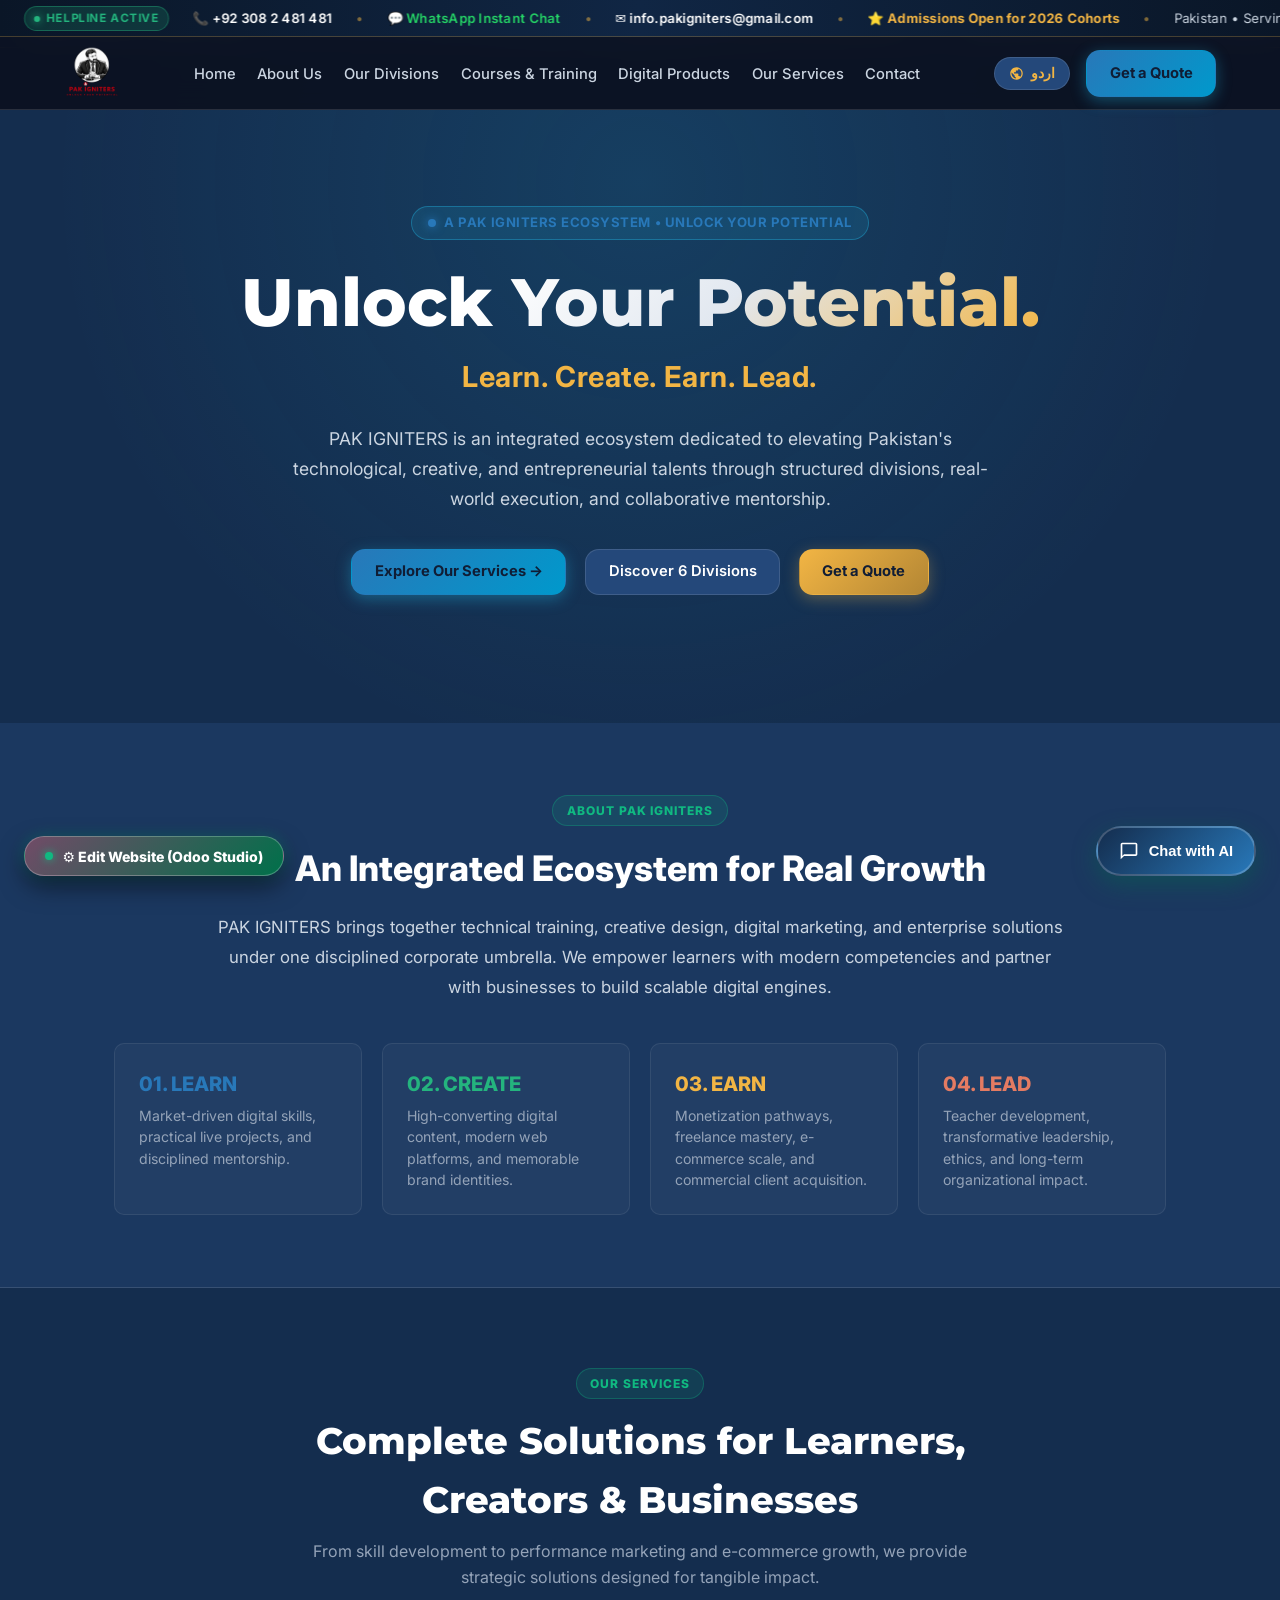
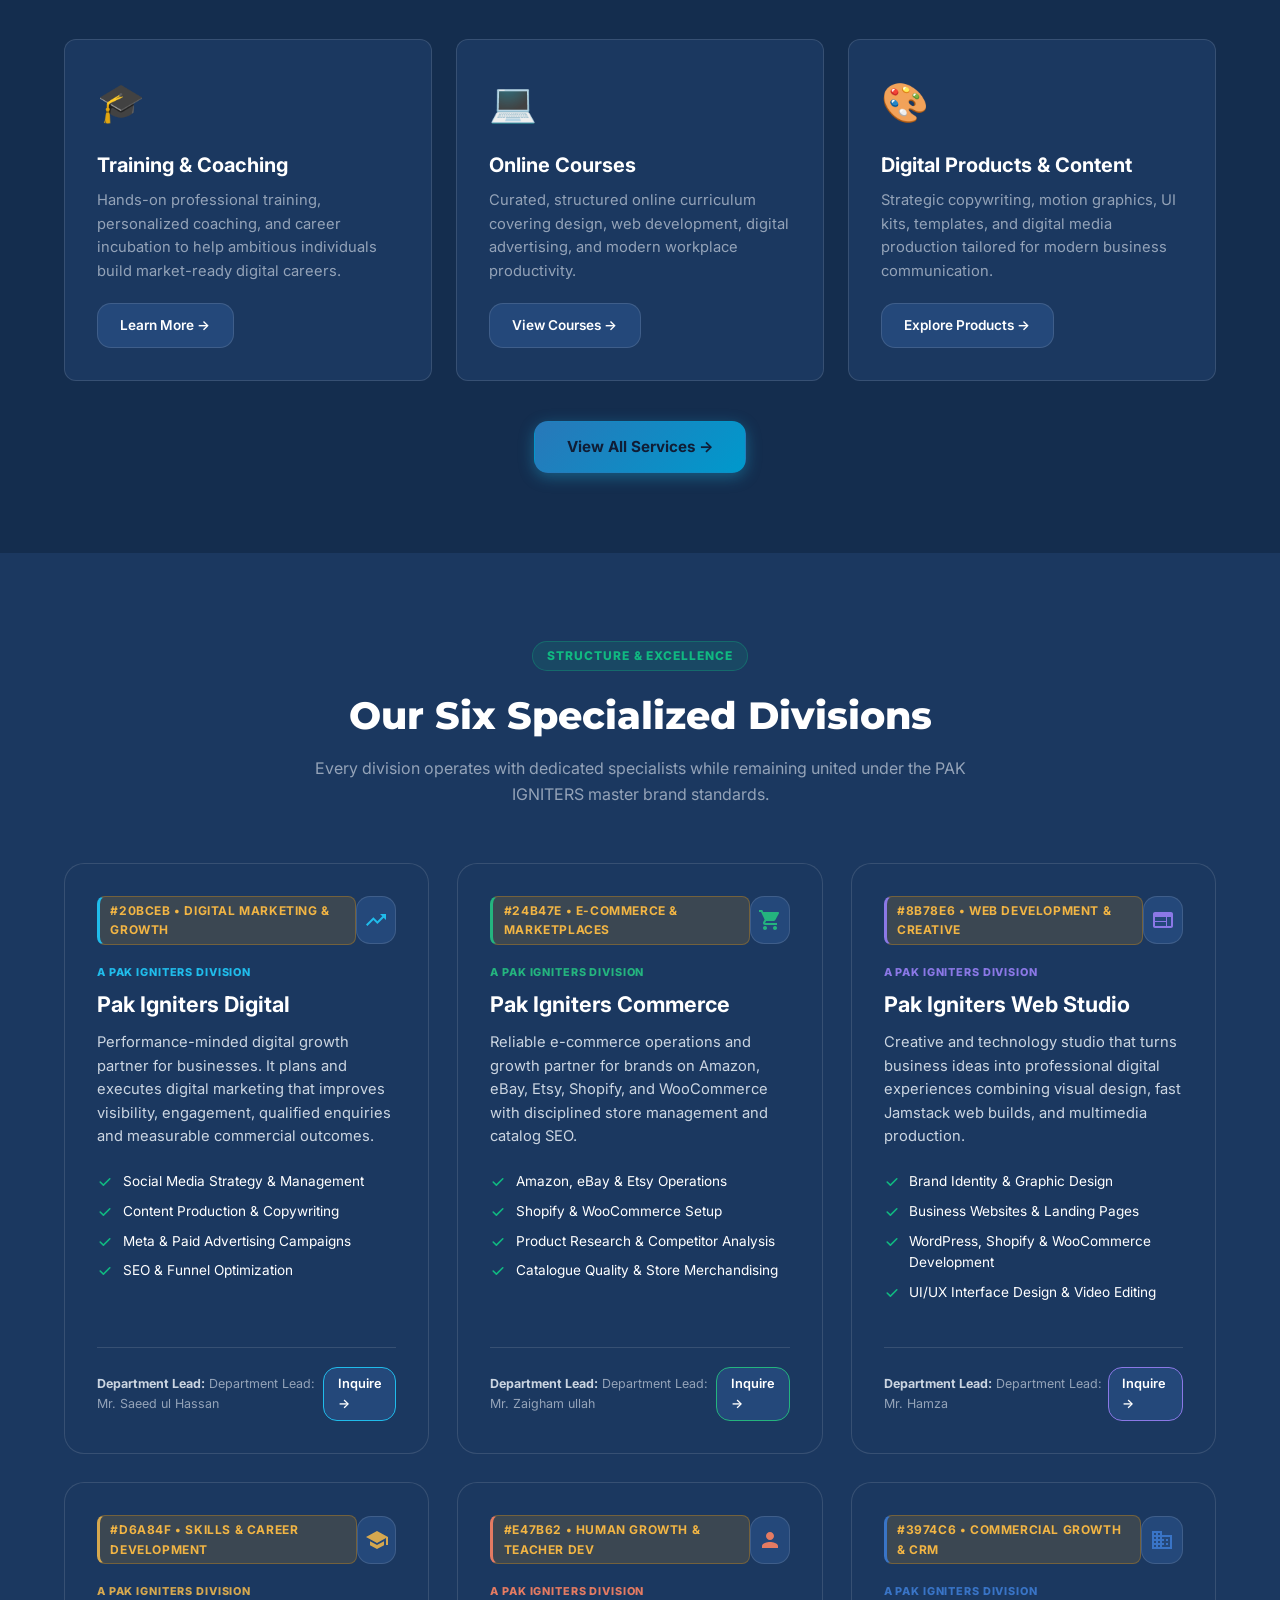
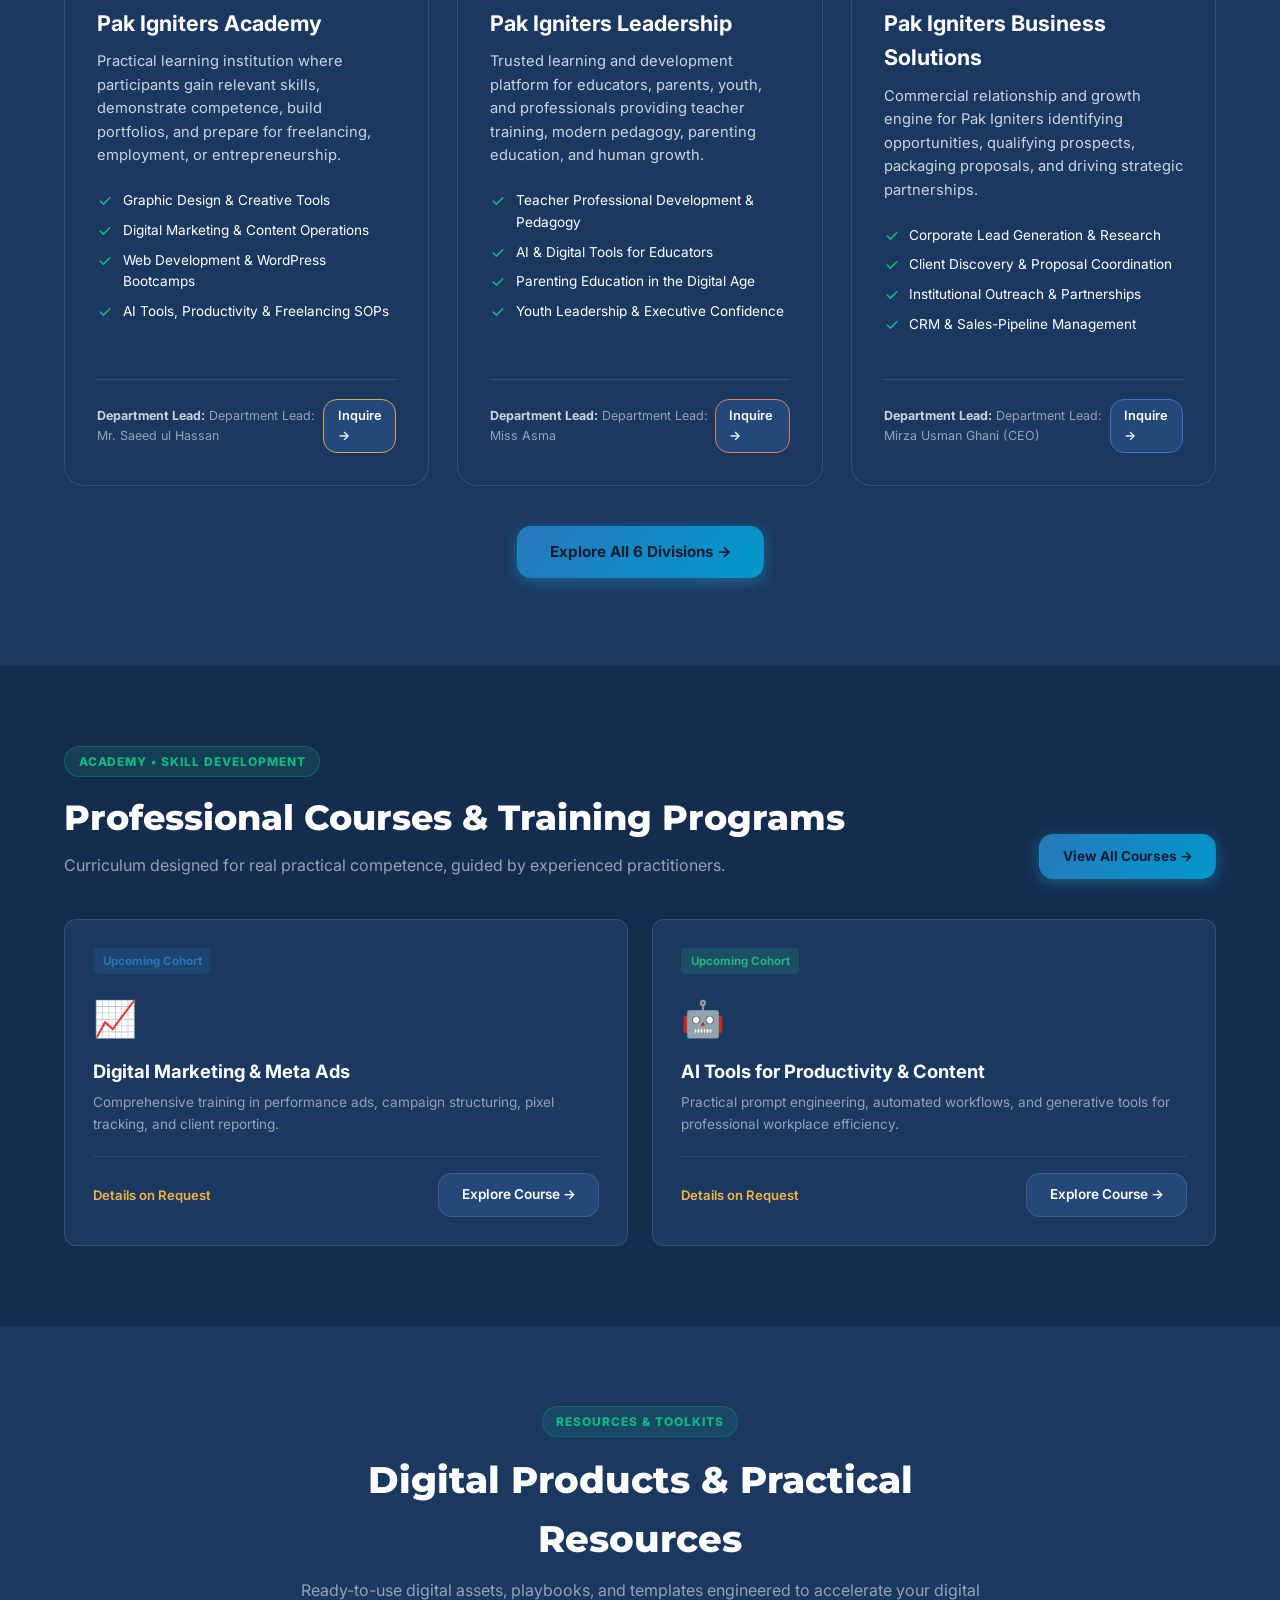
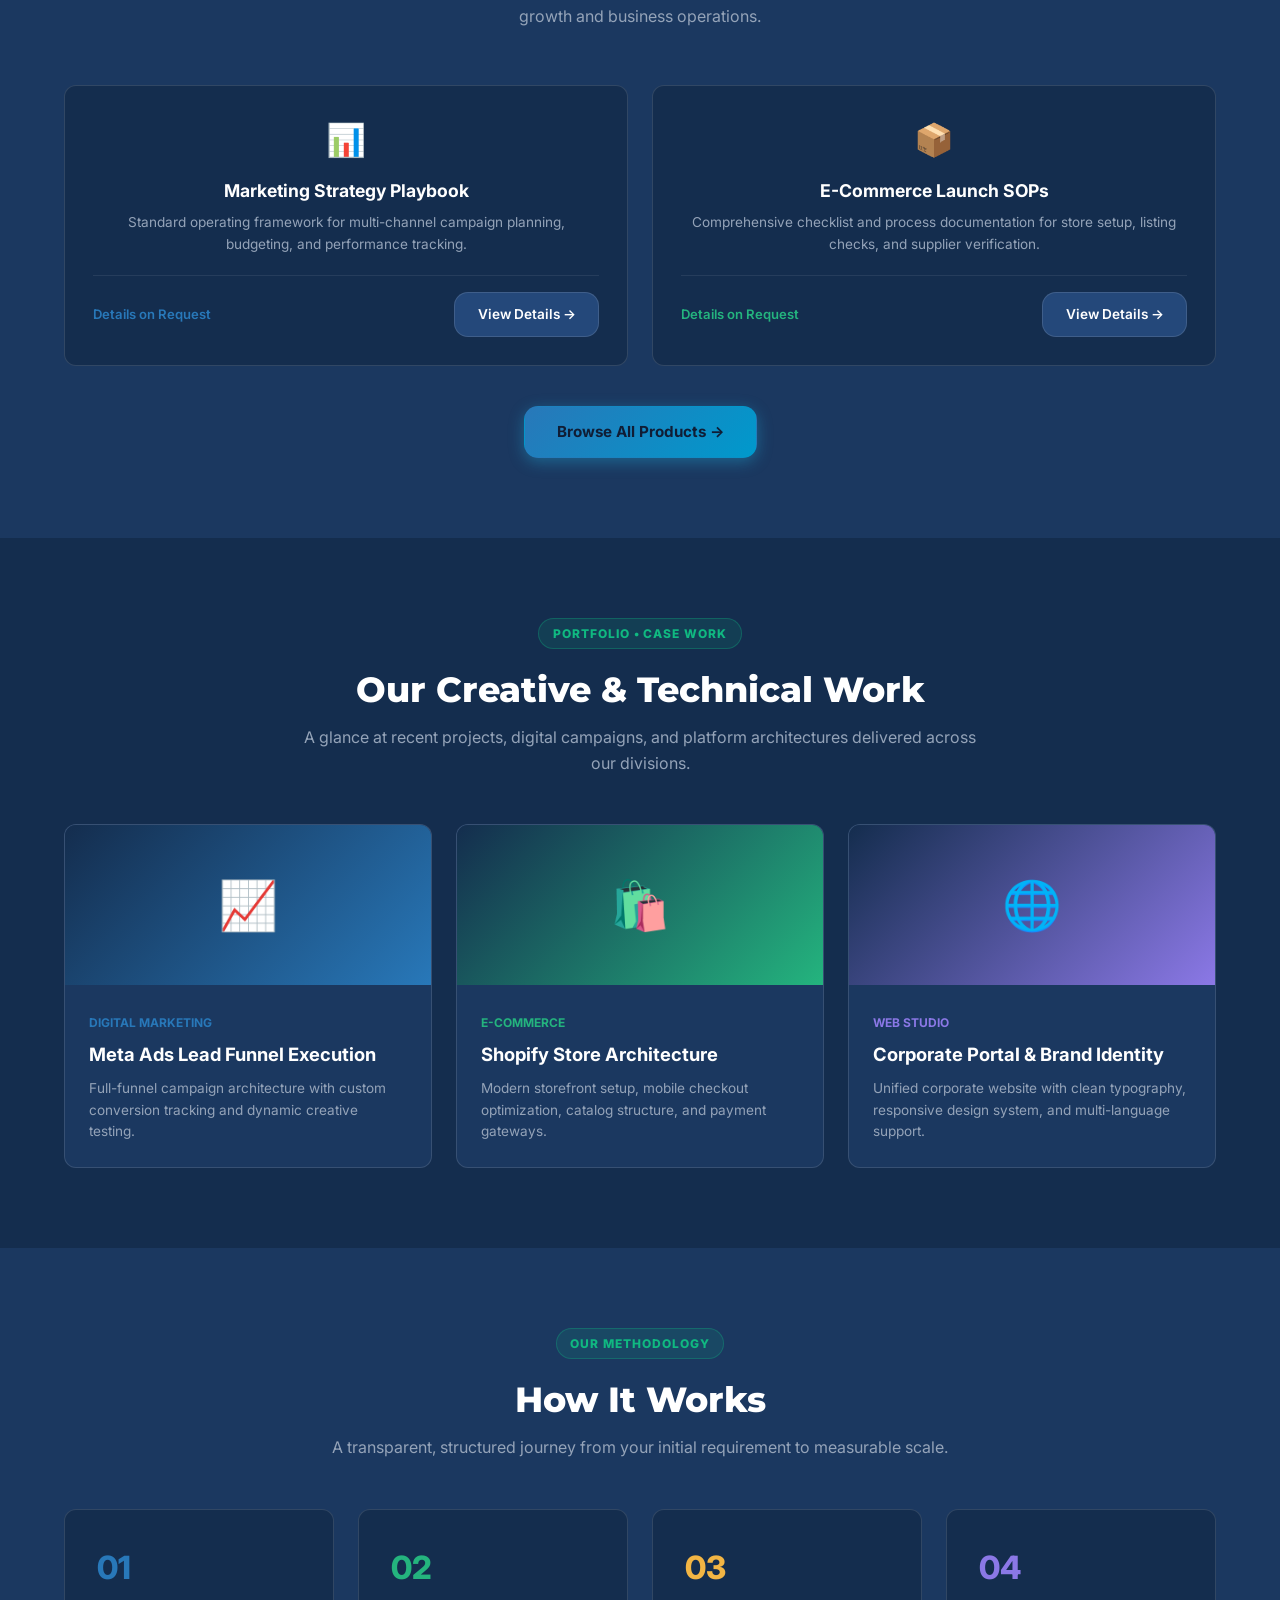
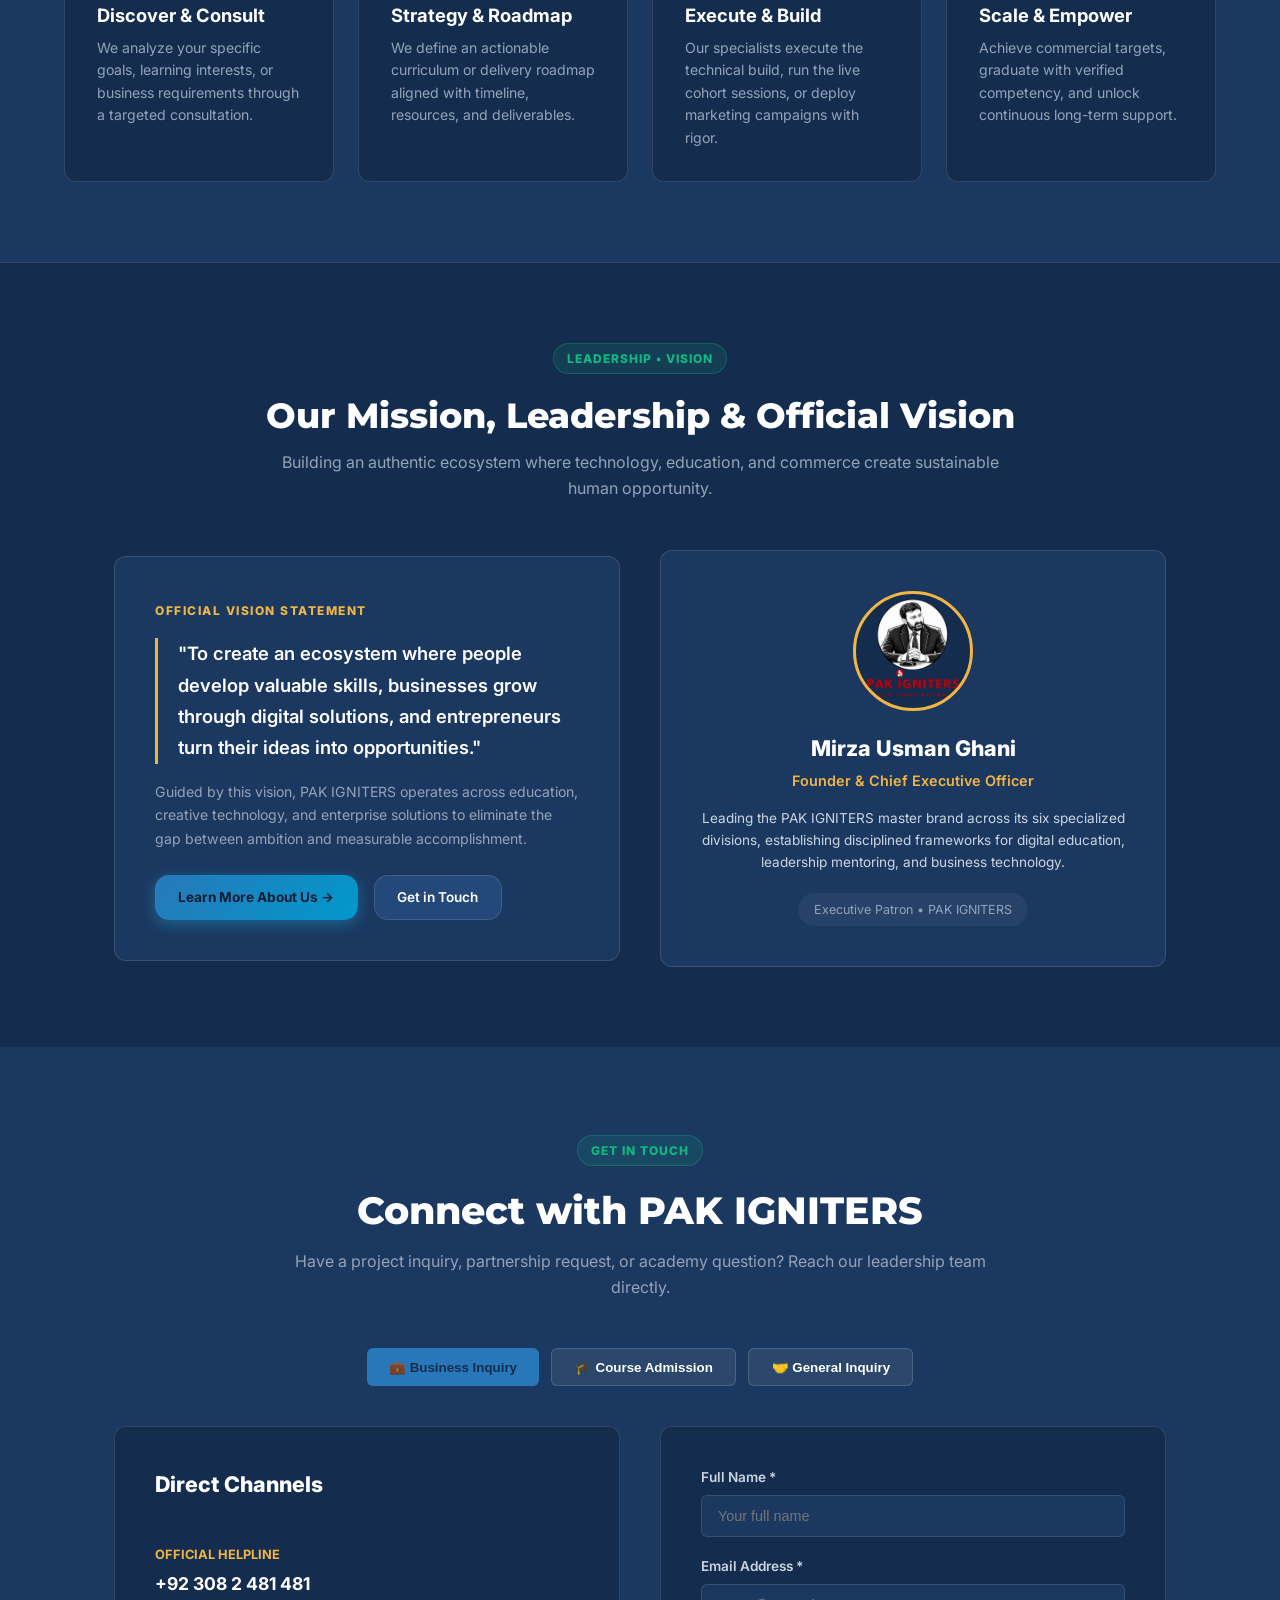
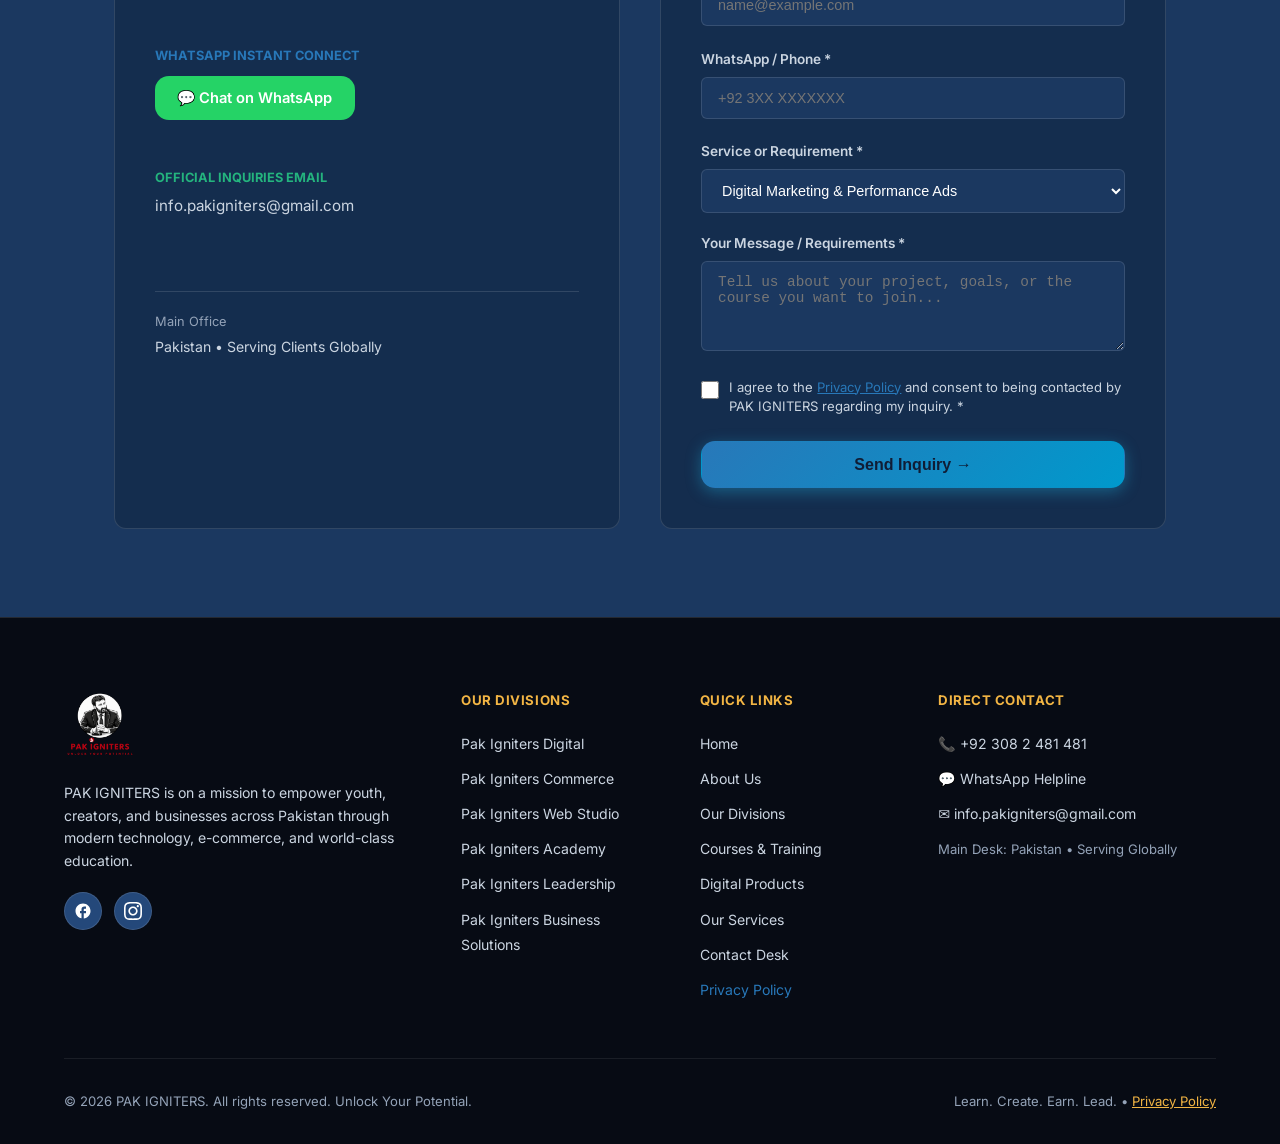
==== commit 309f2cd6: "Fix contact query submission handler and add moving top ticker with phone, WhatsApp, email, and live" ====
--- a/index.html
+++ b/index.html
@@ -22,18 +22,53 @@
        Sticky Site Header
        ======================================================================== -->
   <header class="site-header" id="siteHeader">
-    <!-- Top Contact Details Bar (Tagline moved to announcement strip below) -->
-    <div class="top-announcement-bar">
-      <div class="container top-announcement-content">
-        <a href="tel:+923082481481" class="top-contact-link" title="Call Helpline">
-          <svg viewBox="0 0 24 24" class="top-link-icon"><path d="M6.62 10.79c1.44 2.83 3.76 5.14 6.59 6.59l2.2-2.2c.27-.27.67-.36 1.02-.24 1.12.37 2.33.57 3.57.57.55 0 1 .45 1 1V20c0 .55-.45 1-1 1-9.39 0-17-7.61-17-17 0-.55.45-1 1-1h3.5c.55 0 1 .45 1 1 0 1.25.2 2.45.57 3.57.11.35.03.74-.25 1.02l-2.2 2.2z"/></svg>
-          <span>+92 308 2 481 481</span>
-        </a>
-        <span class="announcement-sep">•</span>
-        <a href="mailto:info.pakigniters@gmail.com" class="top-contact-link" title="Official Inquiries">
-          <svg viewBox="0 0 24 24" class="top-link-icon"><path d="M20 4H4c-1.1 0-1.99.9-1.99 2L2 18c0 1.1.9 2 2 2h16c1.1 0 2-.9 2-2V6c0-1.1-.9-2-2-2zm0 4l-8 5-8-5V6l8 5 8-5v2z"/></svg>
-          <span>info.pakigniters@gmail.com</span>
-        </a>
+    <!-- Top Moving Announcement & Contact Bar -->
+    <div class="top-announcement-bar" aria-label="Quick Contacts and Status">
+      <div class="top-ticker-wrapper">
+        <div class="top-ticker-track">
+          <!-- Item set 1 -->
+          <div class="top-ticker-item">
+            <span class="top-live-badge"><span class="top-live-dot"></span> Helpline Active</span>
+            <a href="tel:+923082481481" class="top-ticker-link">📞 +92 308 2 481 481</a>
+            <span class="top-ticker-sep">•</span>
+            <a href="https://wa.me/923082481481" target="_blank" rel="noopener noreferrer" class="top-ticker-link whatsapp">💬 WhatsApp Instant Chat</a>
+            <span class="top-ticker-sep">•</span>
+            <a href="mailto:info.pakigniters@gmail.com" class="top-ticker-link">✉️ info.pakigniters@gmail.com</a>
+            <span class="top-ticker-sep">•</span>
+            <span style="color: #F2B544; font-weight: 700;">⭐ Admissions Open for 2026 Cohorts</span>
+            <span class="top-ticker-sep">•</span>
+            <span style="color: #CBD5E1;">Pakistan • Serving Global Clients</span>
+            <span class="top-ticker-sep">•</span>
+          </div>
+          <!-- Item set 2 -->
+          <div class="top-ticker-item">
+            <span class="top-live-badge"><span class="top-live-dot"></span> Helpline Active</span>
+            <a href="tel:+923082481481" class="top-ticker-link">📞 +92 308 2 481 481</a>
+            <span class="top-ticker-sep">•</span>
+            <a href="https://wa.me/923082481481" target="_blank" rel="noopener noreferrer" class="top-ticker-link whatsapp">💬 WhatsApp Instant Chat</a>
+            <span class="top-ticker-sep">•</span>
+            <a href="mailto:info.pakigniters@gmail.com" class="top-ticker-link">✉️ info.pakigniters@gmail.com</a>
+            <span class="top-ticker-sep">•</span>
+            <span style="color: #F2B544; font-weight: 700;">⭐ Admissions Open for 2026 Cohorts</span>
+            <span class="top-ticker-sep">•</span>
+            <span style="color: #CBD5E1;">Pakistan • Serving Global Clients</span>
+            <span class="top-ticker-sep">•</span>
+          </div>
+          <!-- Item set 3 -->
+          <div class="top-ticker-item">
+            <span class="top-live-badge"><span class="top-live-dot"></span> Helpline Active</span>
+            <a href="tel:+923082481481" class="top-ticker-link">📞 +92 308 2 481 481</a>
+            <span class="top-ticker-sep">•</span>
+            <a href="https://wa.me/923082481481" target="_blank" rel="noopener noreferrer" class="top-ticker-link whatsapp">💬 WhatsApp Instant Chat</a>
+            <span class="top-ticker-sep">•</span>
+            <a href="mailto:info.pakigniters@gmail.com" class="top-ticker-link">✉️ info.pakigniters@gmail.com</a>
+            <span class="top-ticker-sep">•</span>
+            <span style="color: #F2B544; font-weight: 700;">⭐ Admissions Open for 2026 Cohorts</span>
+            <span class="top-ticker-sep">•</span>
+            <span style="color: #CBD5E1;">Pakistan • Serving Global Clients</span>
+            <span class="top-ticker-sep">•</span>
+          </div>
+        </div>
       </div>
     </div>
 
--- a/css/style.css
+++ b/css/style.css
@@ -174,76 +174,99 @@
   box-shadow: 0 4px 20px rgba(0, 0, 0, 0.4);
 }
 
-/* Top Announcement Bar (Phone & Email details only) */
+/* Top Moving Ticker Bar (Phone, WhatsApp, Email & Live Status) */
 .top-announcement-bar {
-  background: rgba(13, 30, 52, 0.95);
-  border-bottom: 1px solid rgba(255, 255, 255, 0.08);
-  padding: 0.45rem 0;
+  background: linear-gradient(90deg, #0A1627 0%, #102644 50%, #0A1627 100%);
+  border-bottom: 1px solid rgba(242, 181, 68, 0.25);
+  padding: 0.35rem 0;
   font-size: 0.82rem;
   letter-spacing: 0.02em;
-}
-
-.top-announcement-content {
-  display: flex;
-  align-items: center;
-  justify-content: flex-end;
-  gap: 1.25rem;
-  flex-wrap: wrap;
-}
-
-@media (max-width: 768px) {
-  .top-announcement-content {
-    justify-content: center;
-    gap: 0.75rem;
-    font-size: 0.75rem;
-  }
-}
-
-.announcement-pill {
+  overflow: hidden;
+  position: relative;
+  width: 100%;
+}
+
+.top-ticker-wrapper {
+  display: flex;
+  width: 100%;
+  overflow: hidden;
+  user-select: none;
+}
+
+.top-ticker-track {
+  display: flex;
+  width: max-content;
+  white-space: nowrap;
+  animation: topMarqueeRight 35s linear infinite;
+  will-change: transform;
+}
+
+.top-announcement-bar:hover .top-ticker-track {
+  animation-play-state: paused;
+}
+
+.top-ticker-item {
   display: inline-flex;
   align-items: center;
-  gap: 0.35rem;
-  color: var(--color-accent-gold);
+  gap: 1.5rem;
+  padding: 0 1.5rem;
+  color: #FFFFFF;
+}
+
+.top-live-badge {
+  display: inline-flex;
+  align-items: center;
+  gap: 0.4rem;
+  background: rgba(36, 180, 126, 0.18);
+  border: 1px solid rgba(36, 180, 126, 0.4);
+  color: #24B47E;
+  padding: 0.15rem 0.55rem;
+  border-radius: 9999px;
+  font-size: 0.72rem;
   font-weight: 700;
   text-transform: uppercase;
-}
-
-.pill-dot {
+  letter-spacing: 0.05em;
+}
+
+.top-live-dot {
   width: 6px;
   height: 6px;
-  background: var(--color-accent-gold);
+  background: #24B47E;
   border-radius: 50%;
-  box-shadow: 0 0 8px var(--color-accent-gold);
-  animation: pulseAnimation 2s infinite;
-}
-
-.announcement-sep {
-  color: var(--text-muted);
-}
-
-.announcement-sub {
-  color: var(--text-secondary);
+  box-shadow: 0 0 8px #24B47E;
+  animation: pulseAnimation 1.5s infinite;
+}
+
+.top-ticker-link {
+  display: inline-flex;
+  align-items: center;
+  gap: 0.4rem;
+  color: #FFFFFF;
+  text-decoration: none;
   font-weight: 600;
-}
-
-.top-contact-link {
-  display: inline-flex;
-  align-items: center;
-  gap: 0.35rem;
-  color: var(--text-primary);
-  text-decoration: none;
-  font-weight: 500;
   transition: var(--transition);
 }
 
-.top-contact-link:hover {
-  color: var(--color-accent-gold);
-}
-
-.top-link-icon {
-  width: 13px;
-  height: 13px;
-  fill: var(--color-accent-gold);
+.top-ticker-link:hover {
+  color: var(--color-brand-gold);
+}
+
+.top-ticker-link.whatsapp {
+  color: #25D366;
+}
+
+.top-ticker-link.whatsapp:hover {
+  color: #3bf17e;
+}
+
+.top-ticker-sep {
+  color: rgba(242, 181, 68, 0.5);
+  font-weight: bold;
+}
+
+@keyframes topMarqueeRight {
+  0% { transform: translateX(-50%); }
+  100% { transform: translateX(0%); }
 }
 
 /* Nav Bar Wrapper */
